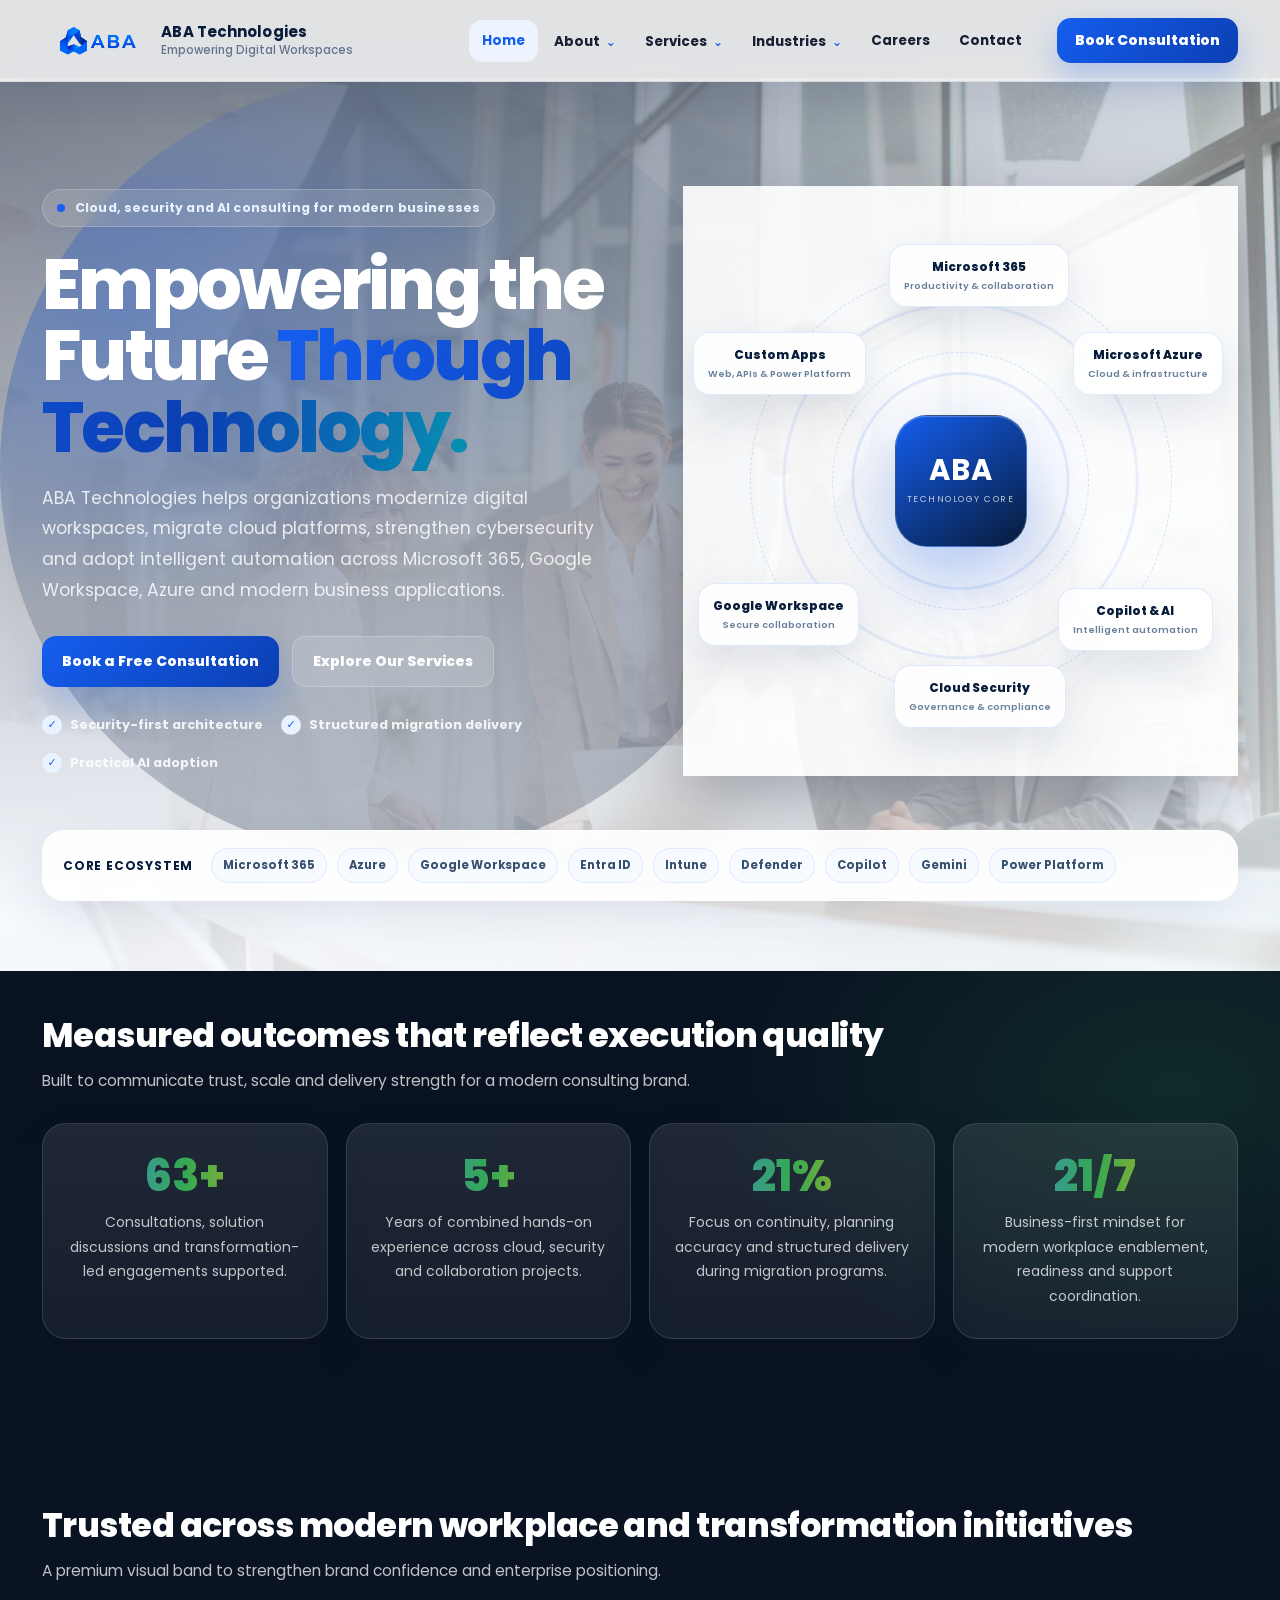
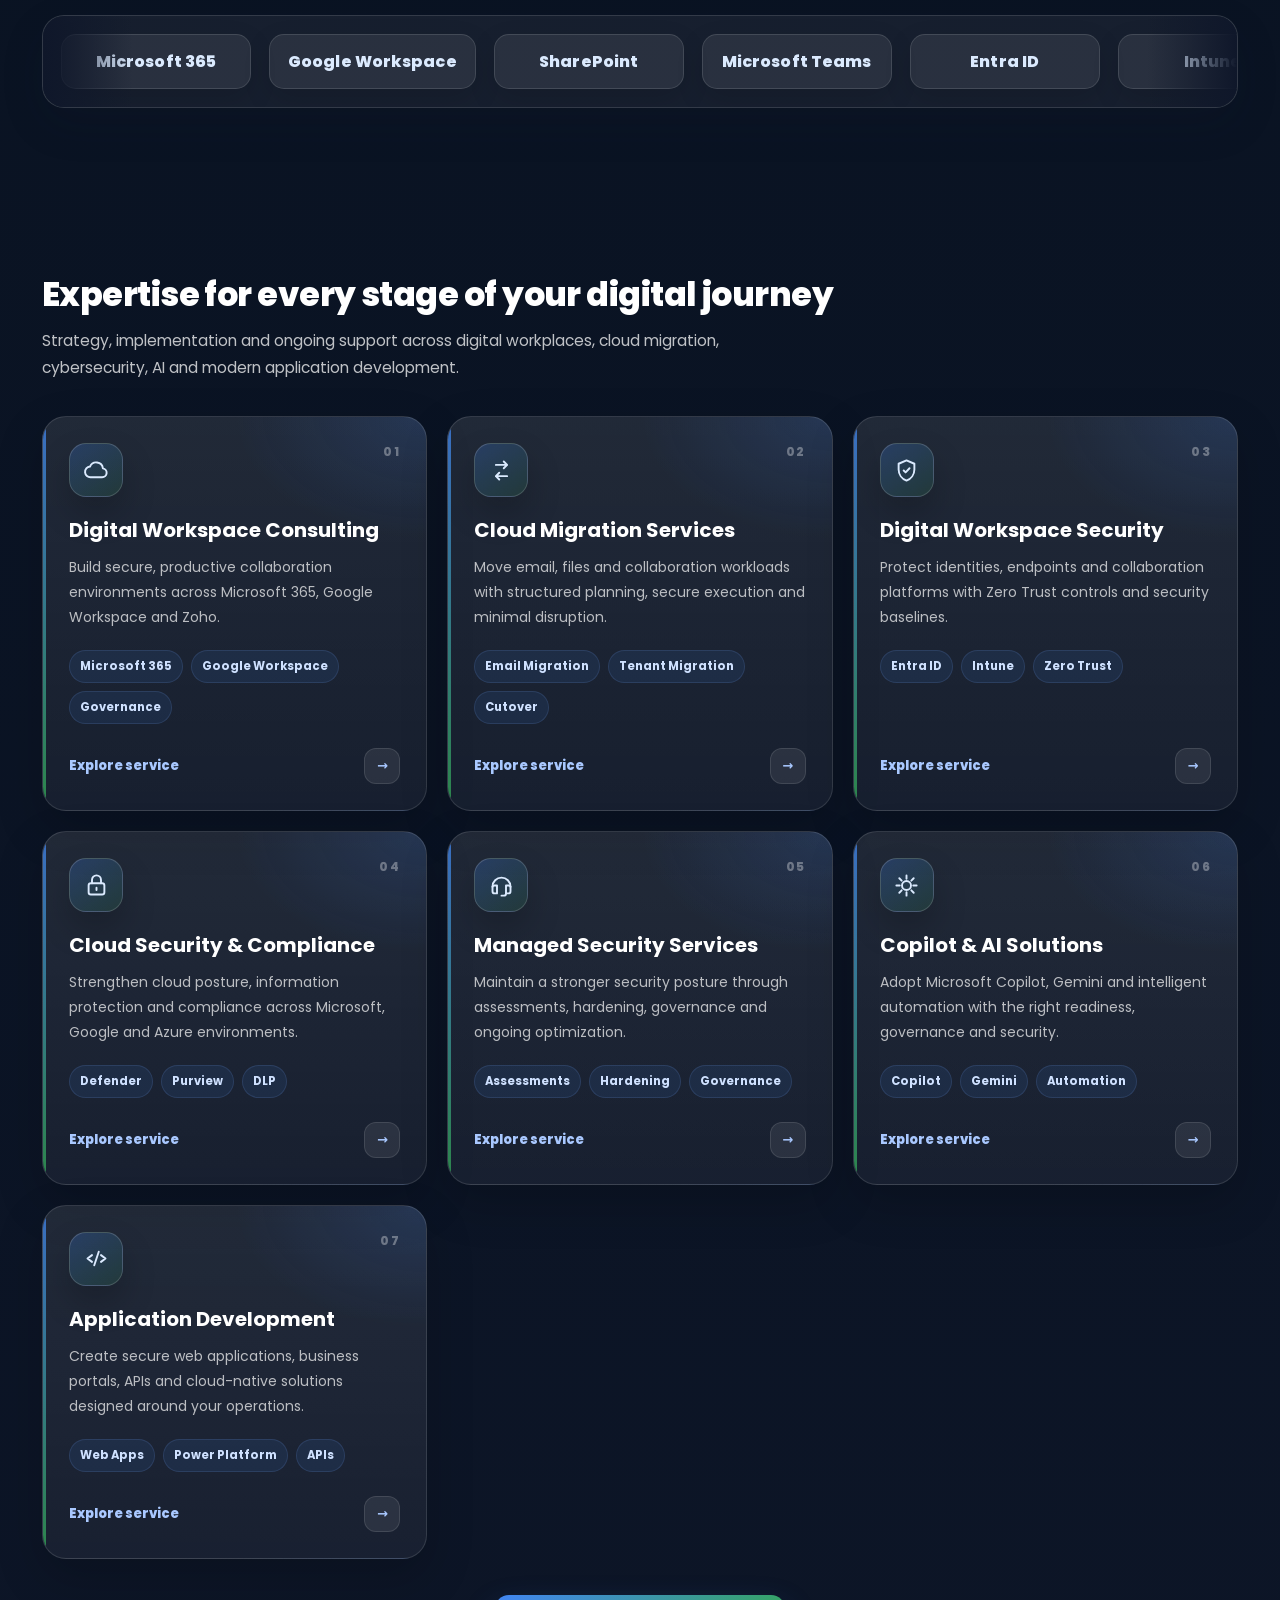
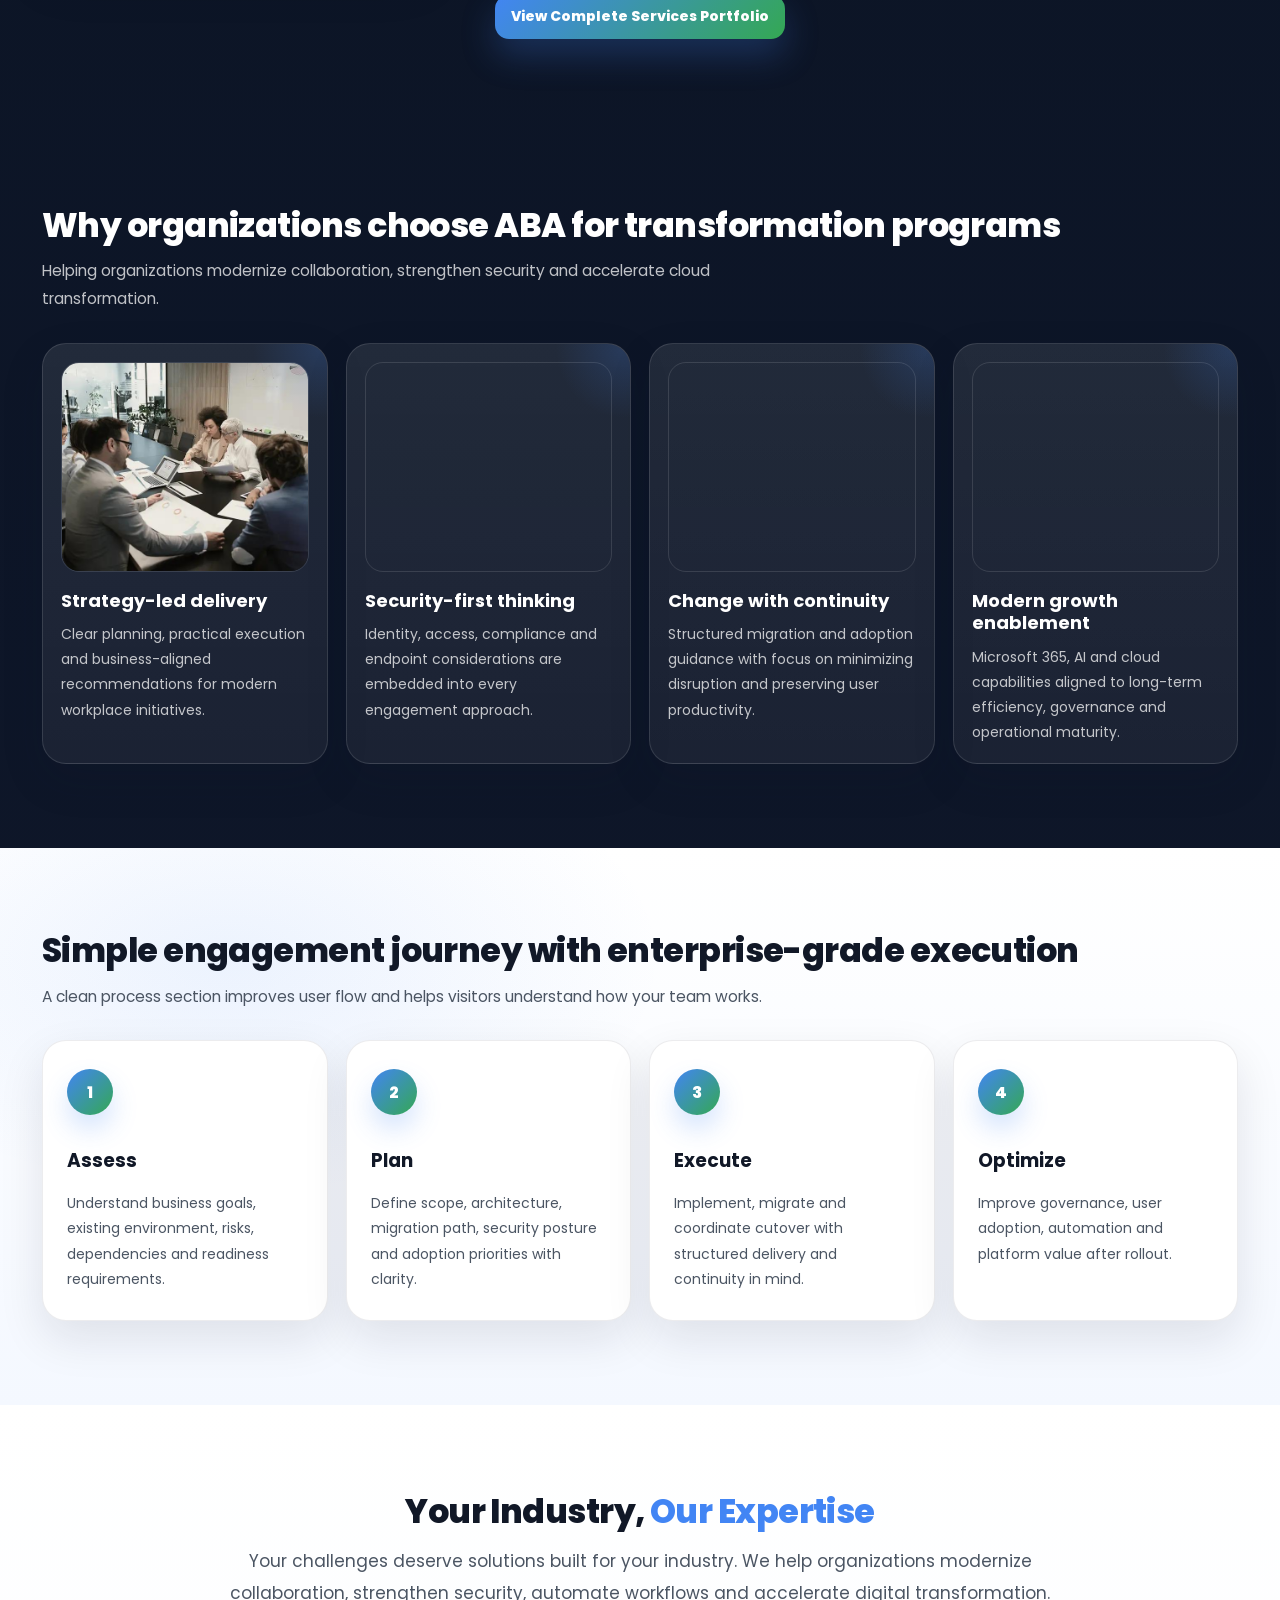
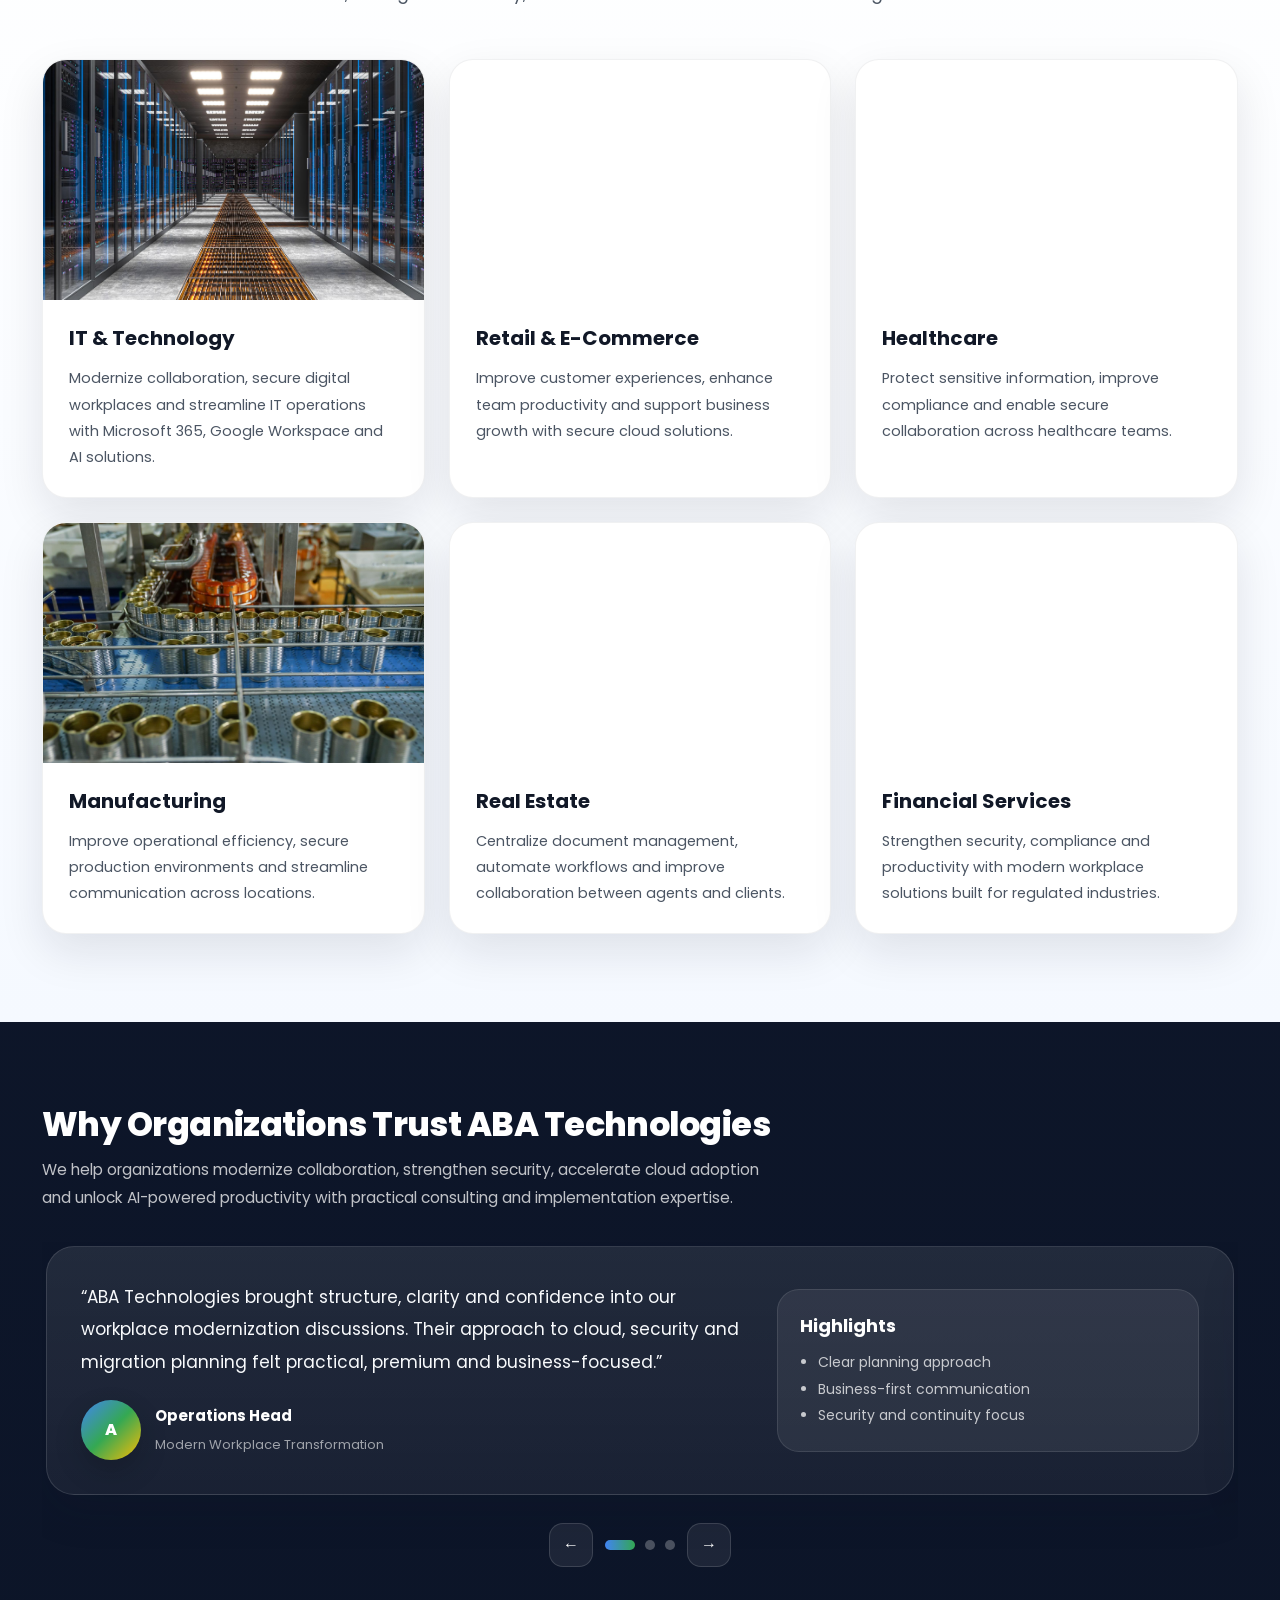
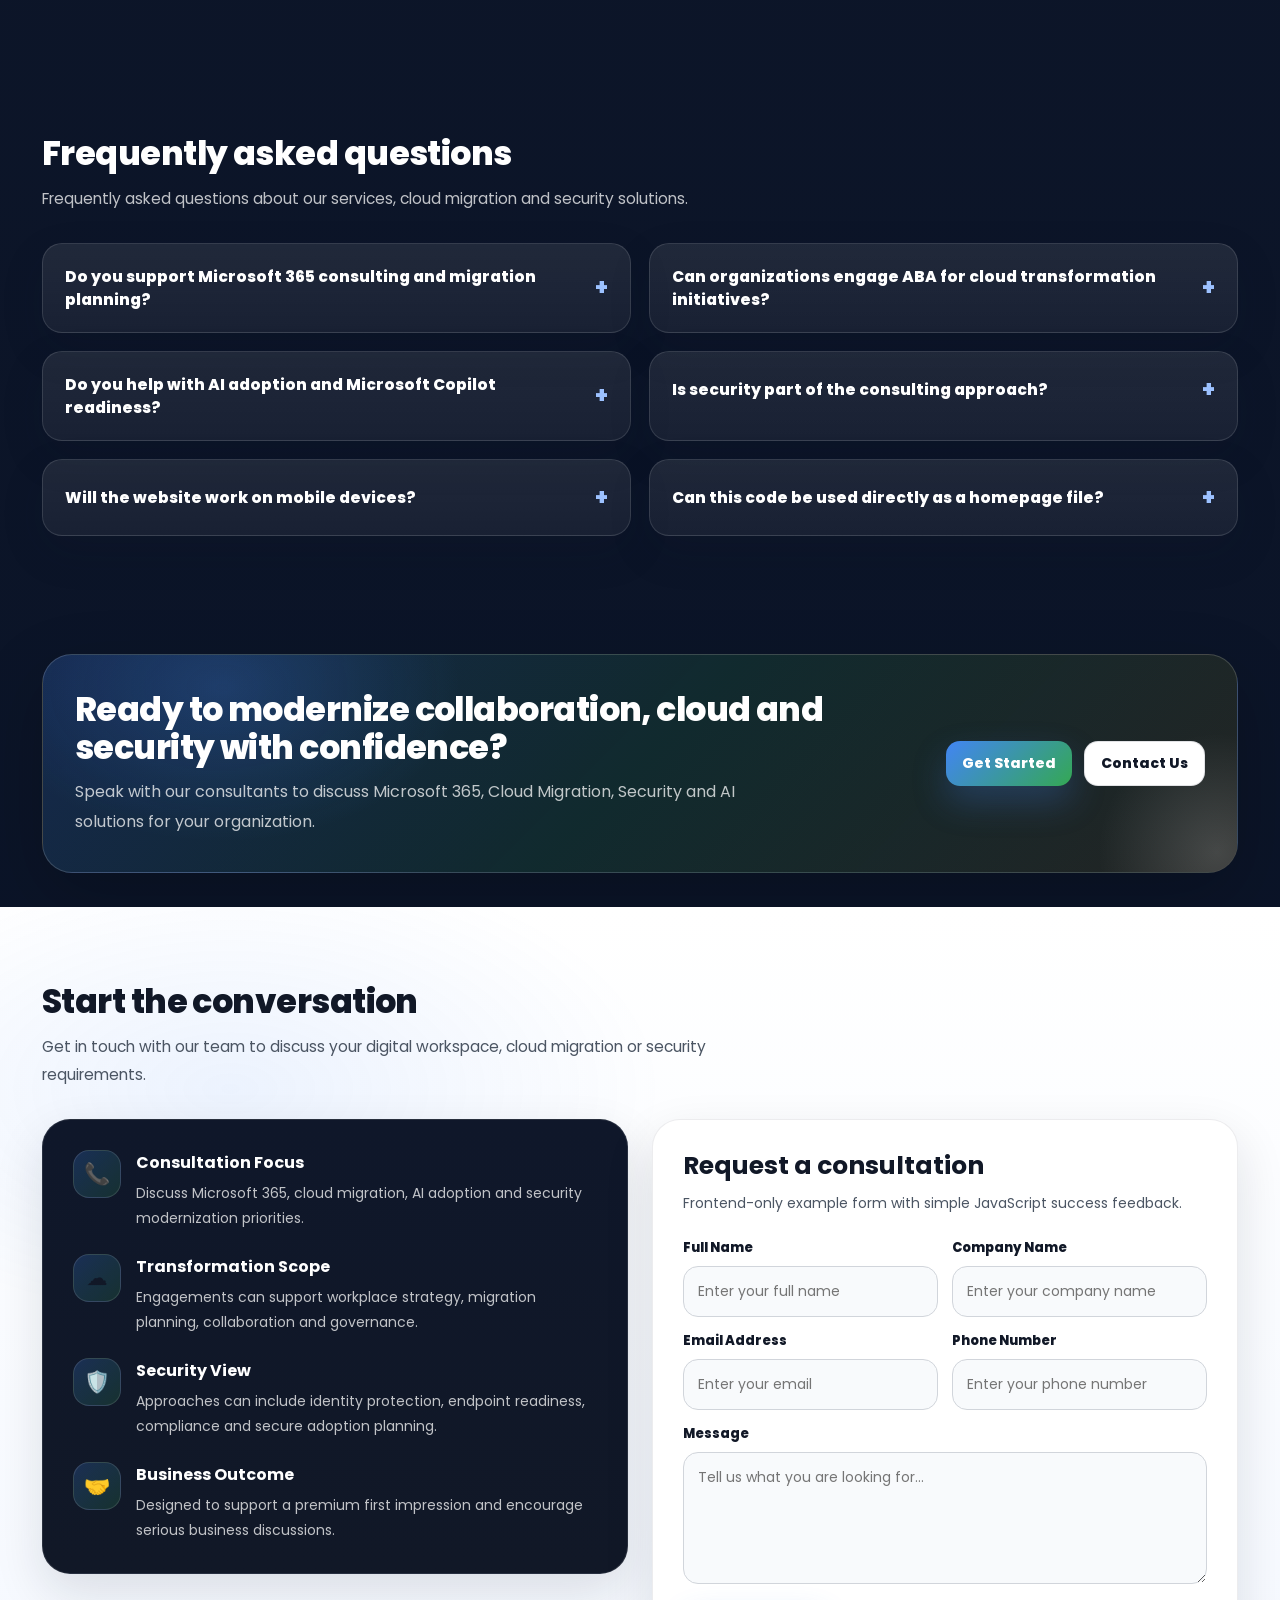
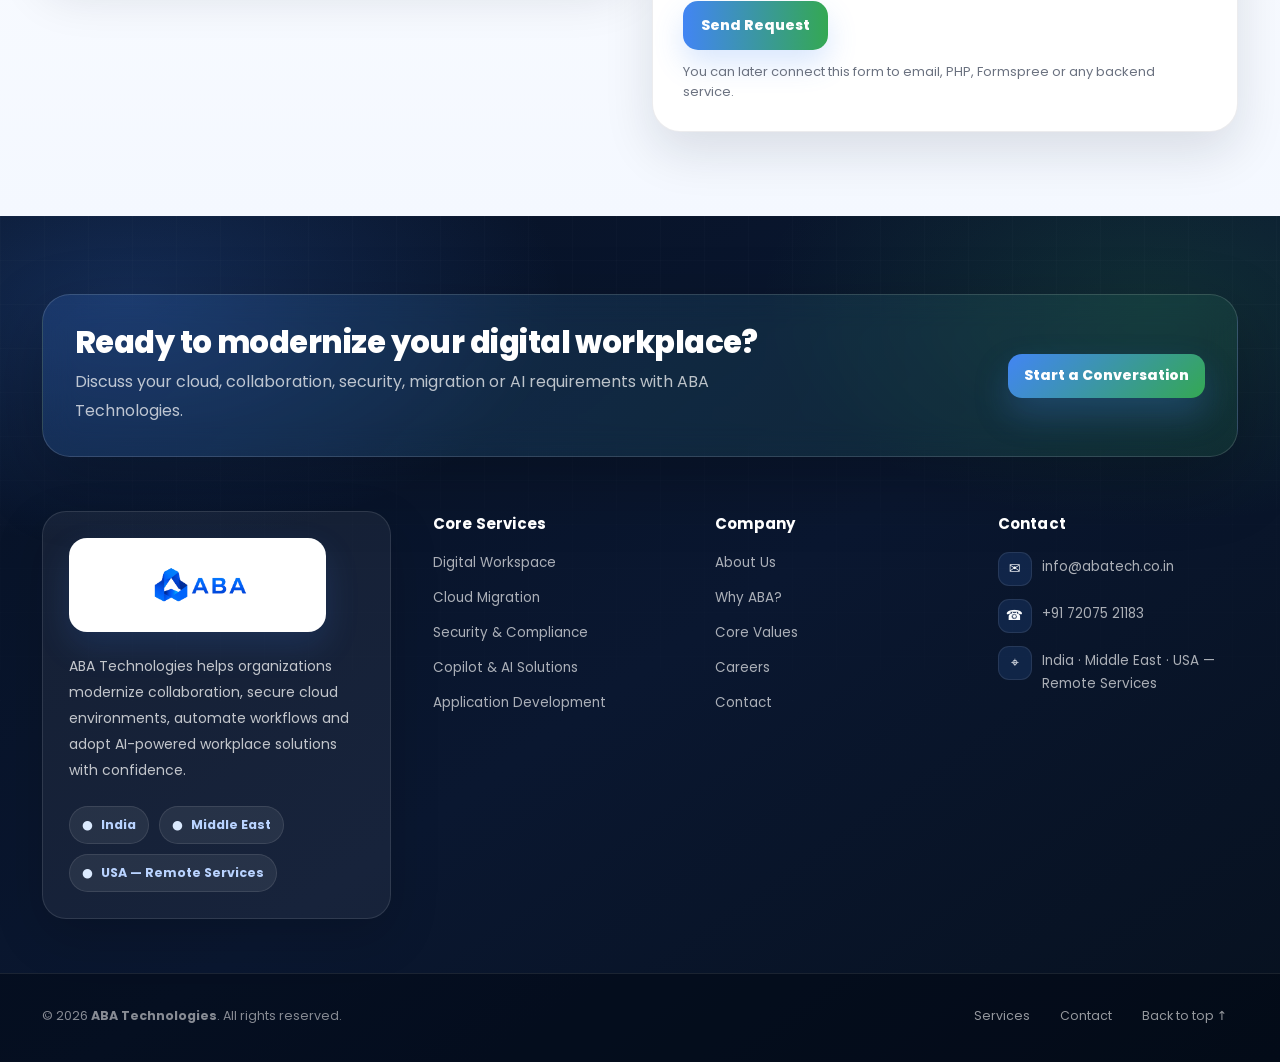
==== index.html @ d537f056 "Update index.html" ====
<!DOCTYPE html>
<html lang="en">
<head>
  <!-- Google tag (gtag.js) -->
<script async src="https://www.googletagmanager.com/gtag/js?id=G-93PCPDZCBR"></script>
<script>
  window.dataLayer = window.dataLayer || [];
  function gtag(){dataLayer.push(arguments);}
  gtag('js', new Date());

  gtag('config', 'G-93PCPDZCBR');
</script>
  <meta charset="utf-8" />
  <meta name="viewport" content="width=device-width, initial-scale=1" />

  <title>ABA Technologies | Microsoft 365, Cloud &amp; Security Consulting</title>
  <meta name="description" content="ABA Technologies delivers Microsoft 365, Google Workspace, cloud migration, cybersecurity, Copilot AI and application development consulting worldwide." />
  <meta name="author" content="ABA Technologies" />
  <meta name="theme-color" content="#071B3A" />
  <meta name="robots" content="index, follow, max-image-preview:large, max-snippet:-1, max-video-preview:-1" />

  <!-- Canonical -->
  <link rel="canonical" href="https://abatech.co.in/" />

  <!-- Favicon -->
  <link rel="icon" type="image/png" href="favicon.png" />
  <link rel="apple-touch-icon" href="apple-touch-icon.png" />

  <!-- Open Graph -->
  <meta property="og:locale" content="en_IN" />
  <meta property="og:type" content="website" />
  <meta property="og:site_name" content="ABA Technologies" />
  <meta property="og:title" content="ABA Technologies | Microsoft 365, Cloud &amp; Security Consulting" />
  <meta property="og:description" content="Microsoft 365, Google Workspace, cloud migration, cybersecurity, Copilot AI and application development consulting for modern businesses." />
  <meta property="og:url" content="https://abatech.co.in/" />
  <meta property="og:image" content="https://abatech.co.in/logo.png" />
  <meta property="og:image:type" content="image/png" />
  <meta property="og:image:alt" content="ABA Technologies cloud and cybersecurity consulting" />

  <!-- X / Twitter -->
  <meta name="twitter:card" content="summary" />
  <meta name="twitter:title" content="ABA Technologies | Microsoft 365, Cloud &amp; Security Consulting" />
  <meta name="twitter:description" content="Cloud, digital workspace, cybersecurity, Copilot AI and application development consulting for modern businesses." />
  <meta name="twitter:image" content="https://abatech.co.in/logo.png" />
  <meta name="twitter:image:alt" content="ABA Technologies logo" />


  <!-- Fonts -->
  <link rel="preconnect" href="https://fonts.googleapis.com" />
  <link rel="preconnect" href="https://fonts.gstatic.com" crossorigin />
  <link href="https://fonts.googleapis.com/css2?family=Poppins:wght@300;400;500;600;700;800&display=swap" rel="stylesheet" />

  <style>
    /* =====================================================
       MODERN UI/UX REFRESH
       Improvements made:
       - More consistent spacing and section rhythm
       - Better responsive design for mobile/tablet/desktop
       - Modern SaaS-style colors, glass effects and cards
       - Cleaner navigation, hover states and visual hierarchy
       - Fixed broken Why section layout without changing text
       - Improved typography, shadows, radius and CTA areas
       ===================================================== */

    :root{
      --bg:#07111f;
      --bg2:#0f172a;
      --surface:rgba(255,255,255,0.065);
      --surface-strong:rgba(255,255,255,0.10);
      --surface-light:#ffffff;
      --stroke:rgba(255,255,255,0.12);
      --text:#f8fafc;
      --text-dark:#0f172a;
      --muted:rgba(255,255,255,0.74);
      --muted2:rgba(255,255,255,0.58);
      --muted-dark:#4b5563;
      --blue:#4285F4;
      --green:#34A853;
      --yellow:#FBBC05;
      --danger:#ef4444;
      --shadow:0 24px 70px rgba(0,0,0,0.32);
      --shadow-soft:0 16px 44px rgba(15,23,42,0.12);
      --radius:18px;
      --radius-lg:28px;
      --max:1240px;
      --navH:78px;
    }

    *{
      box-sizing:border-box;
    }

    html{
      scroll-behavior:smooth;
    }

    body{
      margin:0;
      font-family:'Poppins',system-ui,-apple-system,Segoe UI,Roboto,Arial,sans-serif;
      color:var(--text);
      background:
        radial-gradient(900px 520px at 5% 5%, rgba(66,133,244,0.18), transparent 60%),
        radial-gradient(800px 520px at 92% 12%, rgba(52,168,83,0.16), transparent 58%),
        linear-gradient(180deg,#07111f 0%,#0f172a 52%,#081226 100%);
      overflow-x:hidden;
    }

    a{
      color:inherit;
      text-decoration:none;
    }

    img{
      max-width:100%;
      display:block;
    }

    .container{
      width:100%;
      max-width:var(--max);
      margin:0 auto;
      padding:0 22px;
    }

    .skip-link{
      position:absolute;
      left:-999px;
      top:10px;
      background:#111827;
      color:#fff;
      padding:10px 14px;
      border-radius:10px;
      z-index:2000;
    }

    .skip-link:focus{
      left:10px;
    }

    /* ================= NAV ================= */

    nav{
      position:fixed;
      top:0;
      left:0;
      right:0;
      height:var(--navH);
      z-index:1000;
      background:rgba(255,255,255,0.92);
      border-bottom:1px solid rgba(15,23,42,0.08);
      backdrop-filter:blur(18px);
      -webkit-backdrop-filter:blur(18px);
      box-shadow:0 10px 30px rgba(15,23,42,0.06);
    }

    .nav-inner{
      height:100%;
      display:flex;
      align-items:center;
      justify-content:space-between;
      gap:18px;
    }

    .brand{
      display:flex;
      align-items:center;
      gap:12px;
      min-width:210px;
    }

  .brand img{
      height:52px;
      width:auto;
  }

    .brand .name{
      display:flex;
      flex-direction:column;
      line-height:1.08;
    }

    .brand .name strong{
      font-size:13px;
      letter-spacing:.1px;
      color:#111827;
    }

    .brand .name span{
      margin-top:4px;
      font-size:11px;
      color:#64748b;
      font-weight:500;
    }

    .nav-links{
      display:flex;
      align-items:center;
      justify-content:center;
      gap:4px;
      flex:1;
    }

    .nav-links a,
    .nav-links button{
      color:#111827;
      font-weight:650;
      font-size:14px;
      padding:10px 12px;
      border-radius:12px;
      border:0;
      background:transparent;
      cursor:pointer;
      transition:background .2s ease, color .2s ease, transform .2s ease;
      font-family:inherit;
      white-space:nowrap;
    }

    .nav-links a:hover,
    .nav-links button:hover{
      background:#f1f5f9;
      color:#2563eb;
    }

    .nav-right{
      display:flex;
      align-items:center;
      gap:10px;
    }

    .btn{
      display:inline-flex;
      align-items:center;
      justify-content:center;
      border-radius:14px;
      padding:11px 16px;
      font-size:14px;
      font-weight:750;
      border:1px solid rgba(15,23,42,0.12);
      background:#ffffff;
      color:#111827;
      transition:transform .22s ease, box-shadow .22s ease, background .22s ease, border-color .22s ease;
      user-select:none;
      cursor:pointer;
      min-height:44px;
    }

    .btn:hover{
      transform:translateY(-2px);
      box-shadow:0 14px 30px rgba(15,23,42,0.12);
      border-color:rgba(66,133,244,0.25);
    }

    .btn.primary{
      border:0;
      background:linear-gradient(135deg,#4285F4 0%,#34A853 100%);
      color:#ffffff;
      box-shadow:0 16px 34px rgba(66,133,244,0.25);
    }

    .btn.primary:hover{
      filter:brightness(1.04);
      box-shadow:0 18px 42px rgba(52,168,83,0.25);
    }

    .menu-btn{
      display:none;
      width:44px;
      height:44px;
      border-radius:14px;
      border:1px solid rgba(15,23,42,0.10);
      background:#fff;
      color:#111827;
      font-size:20px;
      cursor:pointer;
      transition:.2s ease;
    }

    .menu-btn:hover{
      background:#f8fafc;
    }

    /* Dropdown */
    .dropdown{
      position:relative;
    }

    .dropdown-menu{
      position:absolute;
      top:calc(100% + 14px);
      left:0;
      min-width:240px;
      background:#fff;
      border-radius:18px;
      padding:10px;
      border:1px solid rgba(15,23,42,0.08);
      box-shadow:0 24px 60px rgba(15,23,42,0.14);
      opacity:0;
      visibility:hidden;
      transform:translateY(10px);
      transition:.22s ease;
    }

    .dropdown:hover .dropdown-menu,
    .dropdown.open .dropdown-menu,
    .dropdown:focus-within .dropdown-menu{
      opacity:1;
      visibility:visible;
      transform:translateY(0);
    }

    .dropdown-menu a{
      display:block;
      padding:11px 12px;
      border-radius:12px;
      color:#111827;
      font-weight:650;
    }

    .dropdown-menu a:hover{
      background:#f1f5f9;
      color:#2563eb;
    }

    .mega-menu{
    width:min(1450px,calc(100vw - 60px));
    display:grid;
    grid-template-columns:260px repeat(4,1fr);
    gap:30px;
    padding:40px;
    left:50%;
    transform:translate(-50%,10px);
    border-radius:28px;
}

    .dropdown:hover .mega-menu,
    .dropdown.open .mega-menu,
    .dropdown:focus-within .mega-menu{
      transform:translate(-50%,0);
    }

    .mega-column h4{
      color:#2563eb;
      margin:0 0 12px;
      font-size:16px;
    }

    .mega-column a{
      padding:9px 0;
      color:#334155;
    }
.mega-side{
    background:#f8fbff;
    border-radius:20px;
    padding:25px;
}

.mega-side h3{
    color:#2563eb;
    font-size:28px;
    line-height:1.3;
    margin:0 0 20px;
}

.mega-side p{
    color:#555;
    line-height:1.8;
    font-size:15px;
    margin-bottom:25px;
}

.mega-btn{
    display:inline-block;
    background:#2563eb;
    color:#fff;
    padding:12px 24px;
    border-radius:10px;
    font-weight:600;
    text-decoration:none;
    transition:.3s;
}

.mega-btn:hover{
    background:#1d4ed8;
}
    /* Mobile panel */
    .menu-panel{
      position:fixed;
      top:var(--navH);
      left:0;
      right:0;
      background:#fff;
      border-bottom:1px solid rgba(15,23,42,0.08);
      box-shadow:0 24px 60px rgba(15,23,42,0.14);
      z-index:999;
      display:none;
    }

    .menu-panel.open{
      display:block;
    }

    .menu-panel .container{
      padding:14px 22px 20px;
      display:flex;
      flex-direction:column;
      gap:4px;
    }

    .menu-panel a{
      padding:16px 0;
      border-bottom:1px solid #e5e7eb;
      color:#111827;
      font-weight:750;
      font-size:18px;
    }

    main{
      padding-top:var(--navH);
    }

    section[id]{
      scroll-margin-top:calc(var(--navH) + 20px);
    }

    /* ================= HERO ================= */

    header.hero{
      position:relative;
      min-height:calc(100vh - var(--navH));
      display:flex;
      align-items:center;
      padding:92px 0 70px;
      overflow:hidden;
      isolation:isolate;
    }

    .hero::before{
      content:"";
      position:absolute;
      inset:0;
      background:
        linear-gradient(90deg, rgba(255,255,255,0.92), rgba(255,255,255,0.70), rgba(255,255,255,0.40)),
        url('hero-bg.jpg');
      background-size:cover;
      background-position:center;
      z-index:-2;
    }

    .hero::after{
      content:"";
      position:absolute;
      inset:0;
      background:
        radial-gradient(700px 380px at 12% 20%, rgba(66,133,244,0.20), transparent 62%),
        radial-gradient(620px 360px at 82% 70%, rgba(52,168,83,0.18), transparent 62%);
      z-index:-1;
    }

    .hero-grid{
      display:grid;
      grid-template-columns:minmax(0,1.15fr) minmax(330px,.85fr);
      gap:44px;
      align-items:center;
    }

    .eyebrow{
      display:inline-flex;
      gap:10px;
      align-items:center;
      padding:9px 14px;
      border-radius:999px;
      border:1px solid rgba(66,133,244,0.18);
      background:rgba(255,255,255,0.64);
      color:#111827;
      font-size:13px;
      font-weight:650;
      width:fit-content;
      backdrop-filter:blur(12px);
      box-shadow:0 10px 30px rgba(15,23,42,0.08);
    }

    .dot{
      width:9px;
      height:9px;
      border-radius:999px;
      background:linear-gradient(90deg,var(--blue),var(--green));
      box-shadow:0 0 0 7px rgba(66,133,244,0.12);
    }

    h1{
      margin:18px 0 14px;
      font-size:clamp(36px,4.8vw,64px);
      line-height:1.04;
      letter-spacing:-1.05px;
      font-weight:800;
      background:linear-gradient(90deg,#1d4ed8,#15803d);
      -webkit-background-clip:text;
      background-clip:text;
      color:transparent;
    }

    .hero p{
      margin:0;
      color:#1f2937;
      font-size:clamp(15px,1.35vw,18px);
      line-height:1.78;
      max-width:66ch;
    }

    .hero-actions{
      display:flex;
      flex-wrap:wrap;
      gap:13px;
      margin-top:26px;
    }

    .trustbar{
      margin-top:24px;
      display:flex;
      flex-wrap:wrap;
      gap:10px;
      color:#334155;
      font-size:13px;
      align-items:center;
    }

    .pill{
      display:inline-flex;
      align-items:center;
      gap:8px;
      padding:9px 12px;
      border-radius:999px;
      background:rgba(255,255,255,0.60);
      border:1px solid rgba(255,255,255,0.48);
      backdrop-filter:blur(12px);
      box-shadow:0 10px 24px rgba(15,23,42,0.07);
      font-weight:600;
    }

    .check{
      width:17px;
      height:17px;
      border-radius:7px;
      display:inline-grid;
      place-items:center;
      background:rgba(52,168,83,0.15);
      border:1px solid rgba(52,168,83,0.25);
      color:#15803d;
      font-size:12px;
      font-weight:800;
    }

    .hero-floating-badges{
      display:flex;
      flex-wrap:wrap;
      gap:12px;
      margin-top:28px;
    }

    .floating-badge{
      padding:12px 16px;
      border-radius:16px;
      background:rgba(255,255,255,0.68);
      color:#0f172a;
      border:1px solid rgba(255,255,255,0.55);
      box-shadow:0 15px 38px rgba(15,23,42,.10);
      backdrop-filter:blur(12px);
      font-size:13px;
      font-weight:750;
      animation:floatY 4s ease-in-out infinite;
    }

    .floating-badge:nth-child(2){
      animation-delay:.6s;
    }

    .floating-badge:nth-child(3){
      animation-delay:1.2s;
    }

    @keyframes floatY{
      0%,100%{transform:translateY(0);}
      50%{transform:translateY(-7px);}
    }

    .hero-card{
      border-radius:var(--radius-lg);
      background:rgba(255,255,255,0.58);
      border:1px solid rgba(255,255,255,0.55);
      box-shadow:0 28px 80px rgba(15,23,42,0.18);
      padding:20px;
      position:relative;
      overflow:hidden;
      backdrop-filter:blur(18px);
    }

    .hero-card::before{
      content:"";
      position:absolute;
      inset:-90px -90px;
      background:
        radial-gradient(270px 220px at 25% 25%, rgba(66,133,244,0.14), transparent 62%),
        radial-gradient(270px 220px at 77% 62%, rgba(52,168,83,0.14), transparent 62%);
      pointer-events:none;
    }

    .stat-grid{
      display:grid;
      grid-template-columns:1fr 1fr;
      gap:14px;
      position:relative;
    }

    .stat{
      border-radius:18px;
      padding:18px;
      border:1px solid rgba(255,255,255,0.62);
      background:rgba(255,255,255,0.52);
      backdrop-filter:blur(10px);
      min-height:148px;
      transition:.22s ease;
    }

    .stat:hover{
      transform:translateY(-3px);
      background:rgba(255,255,255,0.72);
    }

    .stat strong{
      display:block;
      font-size:17px;
      margin-bottom:8px;
      color:#111827;
    }

    .stat span{
      color:#334155;
      font-size:12.8px;
      line-height:1.62;
      display:block;
    }

    /* ================= GLOBAL SECTIONS ================= */

    section{
      padding:84px 0;
      position:relative;
    }

    .section-title{
      display:flex;
      align-items:flex-end;
      justify-content:space-between;
      gap:18px;
      margin-bottom:20px;
    }

    h2{
      margin:0;
      font-size:clamp(26px,2.6vw,38px);
      letter-spacing:-0.55px;
      line-height:1.15;
      font-weight:800;
      color:#ffffff;
    }

    h3{
      line-height:1.25;
    }

    .subhead{
      margin:12px 0 0;
      color:var(--muted);
      line-height:1.8;
      max-width:80ch;
      font-size:15.5px;
    }

    /* ================= CARDS ================= */

    .grid{
      display:grid;
      grid-template-columns:repeat(12,1fr);
      gap:18px;
      margin-top:30px;
    }

    .card{
      grid-column:span 6;
      background:linear-gradient(180deg,rgba(255,255,255,0.085),rgba(255,255,255,0.055));
      border:1px solid var(--stroke);
      border-radius:22px;
      padding:26px;
      box-shadow:var(--shadow-soft);
      transition:transform .25s ease, background .25s ease, border-color .25s ease;
      min-height:238px;
    }

    .card:hover{
      transform:translateY(-5px);
      background:rgba(255,255,255,0.105);
      border-color:rgba(66,133,244,0.25);
    }

    .services-grid{
      display:grid;
      grid-template-columns:repeat(3,minmax(0,1fr));
      gap:20px;
      margin-top:34px;
    }

    .service-card-link{
      position:relative;
      display:flex;
      flex-direction:column;
      min-height:100%;
      padding:26px;
      overflow:hidden;
      border-radius:24px;
      color:inherit;
      background:
        radial-gradient(280px 180px at 100% 0%,rgba(66,133,244,.15),transparent 68%),
        linear-gradient(180deg,rgba(255,255,255,.095),rgba(255,255,255,.05));
      border:1px solid rgba(255,255,255,.12);
      box-shadow:0 18px 48px rgba(0,0,0,.18);
      transition:transform .28s ease,border-color .28s ease,background .28s ease,box-shadow .28s ease;
      isolation:isolate;
    }

    .service-card-link::before{
      content:"";
      position:absolute;
      inset:0 auto 0 0;
      width:3px;
      background:linear-gradient(180deg,#4285F4,#34A853);
      opacity:.75;
      transition:width .28s ease,opacity .28s ease;
    }

    .service-card-link:hover{
      transform:translateY(-7px);
      border-color:rgba(118,164,255,.36);
      background:
        radial-gradient(320px 210px at 100% 0%,rgba(66,133,244,.21),transparent 68%),
        linear-gradient(180deg,rgba(255,255,255,.12),rgba(255,255,255,.065));
      box-shadow:0 28px 70px rgba(0,0,0,.25);
    }

    .service-card-link:hover::before{width:5px;opacity:1;}

    .service-card-top{
      display:flex;
      align-items:flex-start;
      justify-content:space-between;
      gap:18px;
      margin-bottom:20px;
    }

    .service-icon{
      width:54px;
      height:54px;
      flex:0 0 54px;
      display:grid;
      place-items:center;
      border-radius:17px;
      color:#dbeafe;
      background:linear-gradient(145deg,rgba(66,133,244,.24),rgba(52,168,83,.14));
      border:1px solid rgba(255,255,255,.16);
      box-shadow:0 16px 34px rgba(0,0,0,.2);
    }

    .service-icon svg{width:27px;height:27px;stroke:currentColor;}

    .service-number{
      color:rgba(255,255,255,.34);
      font-size:12px;
      font-weight:800;
      letter-spacing:.12em;
    }

    .service-card-link h3{
      margin:0 0 11px;
      color:#fff;
      font-size:20px;
      line-height:1.35;
    }

    .service-card-link p{
      margin:0;
      color:rgba(255,255,255,.7);
      font-size:14px;
      line-height:1.78;
    }

    .service-tags{
      display:flex;
      flex-wrap:wrap;
      gap:8px;
      margin-top:20px;
    }

    .service-tags span{
      padding:7px 10px;
      border-radius:999px;
      color:#cfe1ff;
      background:rgba(66,133,244,.10);
      border:1px solid rgba(126,171,255,.14);
      font-size:11.5px;
      font-weight:650;
    }

    .service-card-footer{
      display:flex;
      align-items:center;
      justify-content:space-between;
      gap:14px;
      margin-top:auto;
      padding-top:24px;
      color:#a9c8ff;
      font-size:13px;
      font-weight:800;
    }

    .service-arrow{
      width:36px;
      height:36px;
      display:grid;
      place-items:center;
      border-radius:12px;
      background:rgba(255,255,255,.08);
      border:1px solid rgba(255,255,255,.11);
      transition:transform .25s ease,background .25s ease;
    }

    .service-card-link:hover .service-arrow{
      transform:translateX(4px);
      background:rgba(66,133,244,.22);
    }

    .services-page-action{
      display:flex;
      justify-content:center;
      margin-top:36px;
    }

    .services-page-action .btn{min-width:220px;}

    @media (max-width:1050px){
      .services-grid{grid-template-columns:repeat(2,minmax(0,1fr));}
    }

    @media (max-width:680px){
      .services-grid{grid-template-columns:1fr;gap:16px;}
      .service-card-link{padding:23px;}
    }

    /* ================= ACHIEVEMENTS ================= */

    .achievements{
      padding-top:46px;
    }

    .achievement-wrap{
      display:grid;
      grid-template-columns:repeat(4,1fr);
      gap:18px;
      margin-top:28px;
    }

    .achievement-card{
      padding:30px 22px;
      border-radius:24px;
      background:linear-gradient(180deg,rgba(255,255,255,0.09),rgba(255,255,255,0.055));
      border:1px solid rgba(255,255,255,0.12);
      text-align:center;
      box-shadow:var(--shadow-soft);
      transition:transform .25s ease, background .25s ease;
    }

    .achievement-card:hover{
      transform:translateY(-5px);
      background:rgba(255,255,255,0.105);
    }

    .achievement-number{
      font-size:clamp(30px,4vw,44px);
      font-weight:800;
      line-height:1;
      margin-bottom:12px;
      background:linear-gradient(90deg,#4285F4,#34A853,#FBBC05);
      -webkit-background-clip:text;
      background-clip:text;
      color:transparent;
    }

    .achievement-label{
      color:var(--muted);
      font-size:14px;
      line-height:1.75;
    }

    /* ================= TRUSTED STRIP ================= */

    .trusted-strip{
      margin-top:30px;
      overflow:hidden;
      border-radius:22px;
      border:1px solid rgba(255,255,255,0.12);
      background:rgba(255,255,255,0.055);
      padding:18px 0;
      position:relative;
      box-shadow:var(--shadow-soft);
    }

    .trusted-strip::before,
    .trusted-strip::after{
      content:"";
      position:absolute;
      top:0;
      bottom:0;
      width:90px;
      z-index:2;
      pointer-events:none;
    }

    .trusted-strip::before{
      left:0;
      background:linear-gradient(90deg,#0f172a,transparent);
    }

    .trusted-strip::after{
      right:0;
      background:linear-gradient(270deg,#0f172a,transparent);
    }

    .trusted-track{
      display:flex;
      gap:18px;
      width:max-content;
      animation:marquee 30s linear infinite;
      padding-left:18px;
    }

    .trusted-pill{
      min-width:190px;
      padding:14px 18px;
      border-radius:15px;
      background:rgba(255,255,255,0.08);
      border:1px solid rgba(255,255,255,0.12);
      color:#dbeafe;
      font-weight:750;
      text-align:center;
      letter-spacing:.1px;
      box-shadow:0 10px 28px rgba(0,0,0,0.12);
    }

    @keyframes marquee{
      from{transform:translateX(0);}
      to{transform:translateX(-50%);}
    }

    /* ================= WHY CHOOSE US ================= */

    .why-grid{
      display:grid;
      grid-template-columns:repeat(4,1fr);
      gap:18px;
      margin-top:30px;
    }

    .why-card{
      padding:18px;
      border-radius:24px;
      background:linear-gradient(180deg,rgba(255,255,255,0.09),rgba(255,255,255,0.055));
      border:1px solid rgba(255,255,255,0.12);
      box-shadow:var(--shadow-soft);
      transition:.25s ease;
      position:relative;
      overflow:hidden;
    }

    .why-card::before{
      content:"";
      position:absolute;
      top:-70px;
      right:-70px;
      width:150px;
      height:150px;
      background:radial-gradient(circle, rgba(66,133,244,0.18), transparent 65%);
      pointer-events:none;
    }

    .why-card:hover{
      transform:translateY(-6px);
      background:rgba(255,255,255,0.105);
    }

    .why-image{
      width:100%;
      height:210px;
      object-fit:cover;
      border-radius:18px;
      margin-bottom:18px;
      border:1px solid rgba(255,255,255,0.12);
    }

    .why-card h3{
      margin:0 0 10px;
      font-size:18px;
      color:white;
    }

    .why-card p{
      margin:0;
      color:var(--muted);
      line-height:1.8;
      font-size:14px;
    }

    /* ================= LIGHT SECTION ================= */

    .section-light{
      background:
        radial-gradient(700px 380px at 18% 20%, rgba(66,133,244,0.09), transparent 62%),
        linear-gradient(180deg,#ffffff,#f4f8ff);
      color:#111827;
    }

    .section-light h2,
    .section-light h3,
    .section-light h4{
      color:#111827;
    }

    .section-light .subhead{
      color:#4b5563;
    }

    /* ================= PROCESS ================= */

    .process-wrap{
      display:grid;
      grid-template-columns:repeat(4,1fr);
      gap:18px;
      margin-top:30px;
    }

    .process-card{
      position:relative;
      padding:28px 24px;
      border-radius:24px;
      background:#ffffff;
      border:1px solid rgba(17,24,39,0.08);
      box-shadow:0 18px 45px rgba(15,23,42,0.10);
      transition:transform .25s ease, box-shadow .25s ease;
    }

    .process-card:hover{
      transform:translateY(-5px);
      box-shadow:0 24px 60px rgba(15,23,42,0.14);
    }

    .process-number{
      display:inline-flex;
      width:46px;
      height:46px;
      align-items:center;
      justify-content:center;
      border-radius:999px;
      font-weight:800;
      color:#ffffff;
      background:linear-gradient(135deg,#4285F4,#34A853);
      margin-bottom:15px;
      box-shadow:0 14px 26px rgba(66,133,244,0.22);
    }

    .process-card p{
      color:#4b5563;
      line-height:1.8;
      margin:0;
      font-size:14px;
    }

    /* ================= INDUSTRY ================= */

    .industry-section{
      padding:88px 0;
      background:linear-gradient(180deg,#ffffff,#f5f9ff);
    }

    .industry-section .container{
      max-width:var(--max);
    }

    .industry-section .section-title{
      color:#111827;
      text-align:center;
      display:block;
      margin-bottom:15px;
    }

    .industry-section .section-subtitle{
      text-align:center;
      max-width:850px;
      margin:0 auto 50px;
      color:#4b5563;
      font-size:17px;
      line-height:1.85;
    }

    .industry-grid{
      display:grid;
      grid-template-columns:repeat(3,1fr);
      gap:24px;
    }

    .industry-card{
      background:#ffffff;
      border-radius:24px;
      overflow:hidden;
      box-shadow:0 18px 45px rgba(15,23,42,.10);
      border:1px solid rgba(15,23,42,0.06);
      transition:transform .3s ease, box-shadow .3s ease;
    }

    .industry-card:hover{
      transform:translateY(-8px);
      box-shadow:0 28px 60px rgba(66,133,244,0.18);
    }

    .industry-card img{
      width:100%;
      height:240px;
      object-fit:cover;
    }

    .industry-content{
      padding:26px;
    }

    .industry-content h3{
      color:#111827;
      margin:0 0 14px;
      font-size:20px;
    }

    .industry-content p{
      color:#4b5563;
      line-height:1.82;
      margin:0;
      font-size:14.5px;
    }

    /* ================= TESTIMONIALS ================= */

    .testimonials{
      position:relative;
      overflow:hidden;
    }

    .testimonial-slider{
      position:relative;
      margin-top:30px;
      overflow:hidden;
    }

    .testimonial-track{
      display:flex;
      transition:transform .6s ease;
      will-change:transform;
    }

    .testimonial-slide{
      min-width:100%;
      padding:4px;
    }

    .testimonial-card{
      background:linear-gradient(180deg,rgba(255,255,255,0.09),rgba(255,255,255,0.055));
      border:1px solid rgba(255,255,255,0.12);
      border-radius:28px;
      padding:34px;
      box-shadow:var(--shadow-soft);
      display:grid;
      grid-template-columns:1.35fr .85fr;
      gap:26px;
      align-items:center;
    }

    .testimonial-quote{
      font-size:17px;
      line-height:1.9;
      color:var(--text);
      margin:0 0 22px;
    }

    .testimonial-person{
      display:flex;
      align-items:center;
      gap:14px;
    }

    .person-avatar{
      width:60px;
      height:60px;
      border-radius:999px;
      display:grid;
      place-items:center;
      font-weight:800;
      color:#ffffff;
      background:linear-gradient(135deg,#4285F4,#34A853,#FBBC05);
      box-shadow:0 12px 28px rgba(0,0,0,0.18);
    }

    .person-meta strong{
      display:block;
      color:#fff;
      font-size:15px;
      margin-bottom:4px;
    }

    .person-meta span{
      color:var(--muted2);
      font-size:13px;
    }

    .testimonial-side{
      border-radius:22px;
      background:rgba(255,255,255,0.07);
      border:1px solid rgba(255,255,255,0.10);
      padding:22px;
    }

    .testimonial-side h4{
      margin:0 0 10px;
      color:#fff;
      font-size:18px;
    }

    .testimonial-side ul{
      margin:0;
      padding-left:18px;
      color:var(--muted);
      line-height:1.9;
      font-size:14px;
    }

    .testimonial-controls{
      display:flex;
      justify-content:center;
      align-items:center;
      gap:12px;
      margin-top:24px;
    }

    .testimonial-btn{
      width:44px;
      height:44px;
      border-radius:14px;
      border:1px solid rgba(255,255,255,0.14);
      background:rgba(255,255,255,0.07);
      color:#fff;
      cursor:pointer;
      transition:.2s ease;
      font-size:16px;
    }

    .testimonial-btn:hover{
      transform:translateY(-2px);
      background:rgba(255,255,255,0.12);
    }

    .testimonial-dots{
      display:flex;
      gap:10px;
    }

    .testimonial-dot{
      width:10px;
      height:10px;
      border-radius:999px;
      background:rgba(255,255,255,0.26);
      border:none;
      cursor:pointer;
      padding:0;
      transition:.2s ease;
    }

    .testimonial-dot.active{
      width:30px;
      background:linear-gradient(90deg,#4285F4,#34A853);
    }

    /* ================= FAQ ================= */

    .faq-wrap{
      display:grid;
      grid-template-columns:1fr 1fr;
      gap:18px;
      margin-top:30px;
    }

    .faq-item{
      background:linear-gradient(180deg,rgba(255,255,255,0.085),rgba(255,255,255,0.055));
      border:1px solid rgba(255,255,255,0.12);
      border-radius:20px;
      overflow:hidden;
      box-shadow:var(--shadow-soft);
    }

    .faq-question{
      width:100%;
      text-align:left;
      background:transparent;
      border:none;
      color:#fff;
      padding:21px 22px;
      cursor:pointer;
      font-family:inherit;
      font-size:15.5px;
      font-weight:750;
      display:flex;
      align-items:center;
      justify-content:space-between;
      gap:16px;
    }

    .faq-question span:last-child{
      font-size:22px;
      color:#9cc1ff;
      transition:transform .25s ease;
      flex:none;
    }

    .faq-item.active .faq-question span:last-child{
      transform:rotate(45deg);
    }

    .faq-answer{
      max-height:0;
      overflow:hidden;
      transition:max-height .35s ease;
      padding:0 22px;
    }

    .faq-answer p{
      margin:0;
      padding:0 0 21px;
      color:var(--muted);
      line-height:1.9;
      font-size:14px;
    }

    /* ================= CTA ================= */

    .cta-banner{
      padding-top:34px;
      padding-bottom:34px;
    }

    .cta-panel{
      position:relative;
      overflow:hidden;
      border-radius:30px;
      padding:36px 32px;
      background:
        radial-gradient(340px 220px at 15% 15%, rgba(66,133,244,0.22), transparent 70%),
        linear-gradient(135deg, rgba(66,133,244,0.18), rgba(52,168,83,0.15), rgba(251,188,5,0.10));
      border:1px solid rgba(255,255,255,0.16);
      box-shadow:0 24px 70px rgba(0,0,0,0.20);
      display:flex;
      justify-content:space-between;
      align-items:center;
      gap:24px;
    }

    .cta-panel::before{
      content:"";
      position:absolute;
      inset:auto -100px -100px auto;
      width:240px;
      height:240px;
      background:radial-gradient(circle, rgba(255,255,255,0.16), transparent 70%);
    }

    .cta-copy{
      position:relative;
    }

    .cta-copy h2{
      margin-bottom:10px;
    }

    .cta-copy p{
      margin:0;
      color:var(--muted);
      line-height:1.82;
      max-width:72ch;
    }

    .cta-actions{
      position:relative;
      display:flex;
      gap:12px;
      flex-wrap:wrap;
      flex-shrink:0;
    }

    /* ================= CONTACT SECTION ================= */

    .contact-upgrade{
      padding-top:76px;
    }

    .contact-upgrade-wrap{
      display:grid;
      grid-template-columns:1fr 1fr;
      gap:24px;
      margin-top:30px;
      align-items:start;
    }

    .contact-info-card,
    .contact-form-card{
      padding:30px;
      border-radius:28px;
      box-shadow:0 20px 50px rgba(15,23,42,0.12);
    }

    .contact-info-card{
      background:linear-gradient(180deg,#0f172a,#111827);
      border:1px solid rgba(255,255,255,0.10);
    }

    .contact-point{
      display:flex;
      gap:15px;
      margin-bottom:22px;
    }

    .contact-point:last-child{
      margin-bottom:0;
    }

    .contact-icon{
      width:48px;
      height:48px;
      border-radius:16px;
      display:grid;
      place-items:center;
      background:linear-gradient(135deg, rgba(66,133,244,0.22), rgba(52,168,83,0.18));
      border:1px solid rgba(255,255,255,0.12);
      flex-shrink:0;
      font-size:21px;
    }

    .contact-point h4{
      margin:0 0 6px;
      color:#fff;
      font-size:16px;
    }

    .contact-point p{
      margin:0;
      color:var(--muted);
      line-height:1.82;
      font-size:14px;
    }

    .contact-form-card{
      background:#ffffff;
      border:1px solid rgba(17,24,39,0.08);
      color:#111827;
    }

    .contact-form-card h3{
      margin:0 0 10px;
      font-size:25px;
      color:#111827;
    }

    .contact-form-card p{
      margin:0 0 22px;
      color:#4b5563;
      line-height:1.8;
      font-size:14px;
    }

    .form-grid{
      display:grid;
      grid-template-columns:1fr 1fr;
      gap:14px;
    }

    .field{
      display:flex;
      flex-direction:column;
      gap:8px;
    }

    .field.full{
      grid-column:1 / -1;
    }

    .field label{
      font-size:13px;
      font-weight:750;
      color:#111827;
    }

    .field input,
    .field textarea{
      width:100%;
      border:1px solid #d1d5db;
      border-radius:15px;
      padding:14px;
      font-family:inherit;
      font-size:14px;
      outline:none;
      transition:border-color .2s ease, box-shadow .2s ease, background .2s ease;
      background:#f8fafc;
    }

    .field input:focus,
    .field textarea:focus{
      border-color:#4285F4;
      box-shadow:0 0 0 4px rgba(66,133,244,0.12);
      background:#fff;
    }

    .field textarea{
      resize:vertical;
      min-height:132px;
    }

    .form-submit{
      margin-top:17px;
      display:flex;
      align-items:center;
      gap:12px;
      flex-wrap:wrap;
    }

    .submit-btn{
      display:inline-flex;
      align-items:center;
      justify-content:center;
      padding:14px 18px;
      border:none;
      border-radius:15px;
      font-family:inherit;
      font-size:14px;
      font-weight:800;
      cursor:pointer;
      background:linear-gradient(90deg,#4285F4,#34A853);
      color:#ffffff;
      box-shadow:0 14px 30px rgba(66,133,244,0.20);
      transition:transform .2s ease, filter .2s ease;
    }

    .submit-btn:hover{
      transform:translateY(-2px);
      filter:brightness(1.04);
    }

    .form-note{
      color:#6b7280;
      font-size:13px;
      line-height:1.5;
    }

    .success-message{
      margin-top:16px;
      padding:14px 16px;
      border-radius:15px;
      background:#ecfdf5;
      border:1px solid #a7f3d0;
      color:#065f46;
      display:none;
      font-size:14px;
      font-weight:650;
    }

    /* ================= PREMIUM FOOTER ================= */

    .premium-footer{
      position:relative;
      overflow:hidden;
      padding:78px 0 0;
      background:
        radial-gradient(640px 360px at 10% 10%, rgba(66,133,244,0.22), transparent 68%),
        radial-gradient(560px 320px at 90% 10%, rgba(52,168,83,0.16), transparent 70%),
        linear-gradient(145deg,#071226 0%,#0a1730 52%,#07111f 100%);
      text-align:left;
    }

    .premium-footer::before{
      content:"";
      position:absolute;
      inset:0;
      background-image:
        linear-gradient(rgba(255,255,255,0.025) 1px, transparent 1px),
        linear-gradient(90deg, rgba(255,255,255,0.025) 1px, transparent 1px);
      background-size:44px 44px;
      mask-image:linear-gradient(to bottom,rgba(0,0,0,.72),transparent 82%);
      pointer-events:none;
    }

    .footer-cta{
      position:relative;
      z-index:1;
      display:flex;
      align-items:center;
      justify-content:space-between;
      gap:28px;
      padding:30px 32px;
      margin-bottom:54px;
      border:1px solid rgba(255,255,255,0.14);
      border-radius:28px;
      background:linear-gradient(135deg,rgba(66,133,244,0.18),rgba(52,168,83,0.12));
      box-shadow:0 24px 70px rgba(0,0,0,0.24);
      backdrop-filter:blur(16px);
    }

    .footer-cta h2{
      margin:0 0 8px;
      font-size:clamp(24px,2.4vw,36px);
    }

    .footer-cta p{
      margin:0;
      color:rgba(255,255,255,0.72);
      line-height:1.8;
      max-width:720px;
    }

    .footer-main{
      position:relative;
      z-index:1;
      display:grid;
      grid-template-columns:minmax(280px,1.45fr) repeat(3,minmax(150px,1fr));
      gap:42px;
      padding-bottom:54px;
    }

    .footer-brand-card{
      padding:26px;
      border-radius:24px;
      border:1px solid rgba(255,255,255,0.11);
      background:rgba(255,255,255,0.055);
      box-shadow:0 18px 50px rgba(0,0,0,0.16);
    }

    .footer-logo-shell{
      display:inline-flex;
      align-items:center;
      justify-content:center;
      padding:12px 16px;
      margin-bottom:22px;
      border-radius:18px;
      background:#ffffff;
      box-shadow:0 14px 34px rgba(66,133,244,0.16);
    }

    .premium-footer-logo{
      width:225px;
      max-height:70px;
      object-fit:contain;
      margin:0;
      filter:none;
    }

    .premium-footer-text{
      color:rgba(255,255,255,0.74);
      line-height:1.85;
      font-size:14px;
      margin:0 0 22px;
    }

    .premium-locations{
      display:flex;
      gap:10px;
      flex-wrap:wrap;
      margin-top:18px;
    }

    .premium-locations div{
      display:inline-flex;
      align-items:center;
      gap:8px;
      padding:9px 12px;
      border-radius:999px;
      background:rgba(255,255,255,0.07);
      border:1px solid rgba(255,255,255,0.10);
      color:#dbeafe;
      font-size:12.5px;
      font-weight:650;
    }

    .premium-locations strong{color:#b9d3ff;}

    .footer-column h3{
      margin:4px 0 18px;
      color:#ffffff;
      font-size:15px;
      letter-spacing:.2px;
    }

    .footer-column a,
    .footer-column p{
      display:block;
      margin:0 0 12px;
      color:rgba(255,255,255,0.66);
      font-size:13.5px;
      line-height:1.7;
      transition:color .2s ease, transform .2s ease;
    }

    .footer-column a:hover{
      color:#ffffff;
      transform:translateX(3px);
    }

    .footer-contact-item{
      display:flex;
      align-items:flex-start;
      gap:10px;
      margin-bottom:13px;
    }

    .footer-contact-icon{
      width:34px;
      height:34px;
      flex:0 0 34px;
      display:grid;
      place-items:center;
      border-radius:11px;
      background:rgba(66,133,244,0.14);
      border:1px solid rgba(255,255,255,0.09);
      font-size:14px;
    }

    .footer-contact-item a,
    .footer-contact-item p{margin:4px 0 0;}

    footer{
      position:relative;
      z-index:1;
      padding:24px 0 28px;
      border-top:1px solid rgba(255,255,255,0.09);
      background:rgba(1,7,18,0.48);
    }

    .footer-inner{
      display:flex;
      flex-wrap:wrap;
      justify-content:space-between;
      gap:18px;
      align-items:center;
      color:rgba(255,255,255,0.52);
      font-size:12.5px;
    }

    .footer-links{
      display:flex;
      gap:8px;
      flex-wrap:wrap;
    }

    .footer-links a{
      color:rgba(255,255,255,0.58);
      padding:8px 10px;
      border-radius:10px;
      border:1px solid transparent;
      transition:.2s ease;
    }

    .footer-links a:hover{
      color:white;
      border-color:rgba(255,255,255,0.12);
      background:rgba(255,255,255,0.07);
    }

    @media (max-width:992px){
      .footer-main{grid-template-columns:1fr 1fr;}
      .footer-brand-card{grid-column:1 / -1;}
      .footer-cta{align-items:flex-start;flex-direction:column;}
    }

    @media (max-width:620px){
      .premium-footer{padding-top:58px;}
      .footer-cta{padding:25px 22px;margin-bottom:38px;border-radius:22px;}
      .footer-cta .btn{width:100%;}
      .footer-main{grid-template-columns:1fr;gap:28px;padding-bottom:38px;}
      .footer-brand-card{grid-column:auto;padding:22px;}
      .premium-footer-logo{width:205px;}
      .footer-inner{flex-direction:column;text-align:center;}
      .footer-links{justify-content:center;}
    }

    /* ================= ANIMATIONS ================= */

    .reveal{
      opacity:0;
      transform:translateY(26px);
      transition:opacity .7s ease, transform .7s ease;
    }

    .reveal.show{
      opacity:1;
      transform:translateY(0);
    }

    /* ================= RESPONSIVE ================= */

    @media (max-width:1180px){
      .hero-grid{
        grid-template-columns:1fr;
      }

      .hero-card{
        max-width:760px;
      }

      .achievement-wrap,
      .process-wrap{
        grid-template-columns:repeat(2,1fr);
      }

      .why-grid{
        grid-template-columns:repeat(2,1fr);
      }

      .testimonial-card{
        grid-template-columns:1fr;
      }
    }

    @media (max-width:992px){
      .nav-links{
        display:none;
      }

      .menu-btn{
        display:inline-flex;
        align-items:center;
        justify-content:center;
      }

      .brand .name{
        display:none;
      }

      .industry-grid{
        grid-template-columns:repeat(2,1fr);
      }

      .faq-wrap,
      .contact-upgrade-wrap{
        grid-template-columns:1fr;
      }

      .cta-panel{
        flex-direction:column;
        align-items:flex-start;
      }

      .card{
        grid-column:span 12;
      }
    }

    @media (max-width:760px){
      :root{
        --navH:78px;
      }

      .container{
        padding:0 18px;
      }

      header.hero{
        padding:72px 0 52px;
      }

      .btn.primary{
        display:inline-flex;
      }

      .nav-right .btn.primary{
        display:none;
      }

      .stat-grid,
      .achievement-wrap,
      .process-wrap,
      .industry-grid,
      .why-grid,
      .form-grid{
        grid-template-columns:1fr;
      }

      section{
        padding:62px 0;
      }

      .section-title{
        display:block;
      }

      .hero-actions .btn{
        width:100%;
      }

      .trustbar{
        flex-direction:column;
        align-items:flex-start;
      }

      .pill{
        width:100%;
      }

      .floating-badge{
        width:100%;
        text-align:center;
      }

      .testimonial-card{
        padding:24px;
      }

      .cta-panel{
        padding:28px 22px;
        border-radius:24px;
      }

      .contact-info-card,
      .contact-form-card{
        padding:24px;
      }

      .premium-footer-logo{
        width:220px;
      }

      .industry-card img,
      .why-image{
        height:210px;
      }

      .trusted-pill{
        min-width:160px;
      }
    }

    @media (max-width:420px){
      h1{
        font-size:34px;
      }

      .hero p,
      .subhead{
        font-size:14.5px;
      }

      .stat{
        min-height:auto;
      }

      .testimonial-controls{
        flex-wrap:wrap;
      }
    }

    @media (prefers-reduced-motion:reduce){
      html{
        scroll-behavior:auto;
      }

      .card,
      .btn,
      .achievement-card,
      .why-card,
      .process-card,
      .floating-badge,
      .trusted-track,
      .testimonial-track,
      .reveal,
      .industry-card,
      .stat{
        transition:none!important;
        animation:none!important;
      }
    }


    /* =====================================================
       PHASE 3.1 — PACKAGE 1
       Enterprise navigation + premium hero upgrade
       ===================================================== */

    nav{
      height:82px;
      background:rgba(255,255,255,.78);
      border-bottom:1px solid rgba(255,255,255,.55);
      box-shadow:none;
      transition:background .28s ease, box-shadow .28s ease, border-color .28s ease;
    }

    nav.nav-scrolled{
      background:rgba(255,255,255,.95);
      border-color:rgba(15,23,42,.08);
      box-shadow:0 12px 38px rgba(15,23,42,.10);
    }

    .brand img{height:56px;}
    .nav-links{gap:2px;}
    .nav-links a,.nav-links button{font-size:13.5px;padding:10px 11px;}
    .nav-links a[aria-current="page"]{background:#eef5ff;color:#155eef;}
    .nav-right .btn.primary{
      background:linear-gradient(135deg,#155eef,#0b3fb3);
      box-shadow:0 14px 30px rgba(21,94,239,.24);
    }

    header.hero.phase31-hero{
      min-height:860px;
      padding:108px 0 70px;
      background:
        linear-gradient(90deg,rgba(247,250,255,.94) 0%,rgba(247,250,255,.84) 46%,rgba(239,247,255,.66) 100%),
        url('hero-bg.jpg') center/cover no-repeat;
      color:#071b3a;
    }

    .phase31-hero::before{
      background-image:
        linear-gradient(rgba(21,94,239,.045) 1px,transparent 1px),
        linear-gradient(90deg,rgba(21,94,239,.045) 1px,transparent 1px);
      background-size:48px 48px;
      mask-image:linear-gradient(to bottom,rgba(0,0,0,.55),transparent 94%);
      z-index:-1;
      pointer-events:none;
    }

    .phase31-hero::after{
      inset:auto -10% -38% auto;
      width:780px;
      height:780px;
      border-radius:50%;
      background:radial-gradient(circle,rgba(21,94,239,.12),transparent 68%);
      z-index:-1;
    }

    .phase31-hero .hero-grid{
      grid-template-columns:minmax(0,1.02fr) minmax(460px,.98fr);
      gap:64px;
    }

    .phase31-eyebrow{
      display:inline-flex;
      align-items:center;
      gap:10px;
      padding:9px 14px;
      border-radius:999px;
      color:#0b3f99;
      background:rgba(255,255,255,.72);
      border:1px solid rgba(21,94,239,.16);
      box-shadow:0 12px 36px rgba(21,94,239,.09);
      font-size:12.5px;
      font-weight:700;
      letter-spacing:.15px;
      backdrop-filter:blur(14px);
    }

    .phase31-eyebrow .pulse{
      width:8px;height:8px;border-radius:50%;background:#155eef;
      box-shadow:0 0 0 0 rgba(21,94,239,.35);
      animation:phase31Pulse 2.2s infinite;
    }

    @keyframes phase31Pulse{
      70%{box-shadow:0 0 0 9px rgba(21,94,239,0)}
      100%{box-shadow:0 0 0 0 rgba(21,94,239,0)}
    }

    .phase31-hero h1{
      margin:22px 0 20px;
      max-width:760px;
      color:#071b3a;
      background:none;
      font-size:clamp(44px,5.5vw,76px);
      line-height:1.01;
      letter-spacing:-2.7px;
    }

    .phase31-hero h1 .gradient-word{
      background:linear-gradient(100deg,#155eef 0%,#0b3fb3 62%,#0891b2 100%);
      -webkit-background-clip:text;background-clip:text;color:transparent;
    }

    .phase31-hero .hero-lead{
      max-width:690px;
      color:#40516d;
      font-size:clamp(16px,1.35vw,19px);
      line-height:1.78;
    }

    .phase31-hero .hero-actions{margin-top:30px;}
    .phase31-hero .hero-actions .btn{padding:14px 20px;min-height:50px;}
    .phase31-hero .hero-actions .btn.primary{
      background:linear-gradient(135deg,#155eef,#0b3fb3);
      box-shadow:0 18px 38px rgba(21,94,239,.25);
    }
    .phase31-hero .hero-actions .btn:not(.primary){background:rgba(255,255,255,.72);border-color:rgba(21,94,239,.16);color:#071b3a;}

    .phase31-proof{
      display:flex;flex-wrap:wrap;gap:18px;margin-top:28px;color:#334863;font-size:12.8px;font-weight:650;
    }
    .phase31-proof span{display:inline-flex;align-items:center;gap:8px;}
    .phase31-proof i{font-style:normal;width:20px;height:20px;border-radius:50%;display:grid;place-items:center;background:#e9f2ff;color:#155eef;font-size:11px;}

    .ecosystem-wrap{position:relative;min-height:590px;display:grid;place-items:center;padding:18px 20px;}
    .ecosystem-orbit{
      position:relative;width:min(100%,560px);aspect-ratio:1;border-radius:50%;
      background:
        radial-gradient(circle at center,rgba(21,94,239,.14) 0 10%,transparent 10.5%),
        radial-gradient(circle at center,transparent 0 29%,rgba(21,94,239,.10) 29.3% 29.8%,transparent 30.1% 48%,rgba(21,94,239,.085) 48.3% 48.8%,transparent 49.1%);
    }
    .ecosystem-orbit::before,.ecosystem-orbit::after{content:"";position:absolute;inset:9%;border-radius:50%;border:1px dashed rgba(21,94,239,.18);animation:orbitSpin 24s linear infinite;}
    .ecosystem-orbit::after{inset:25%;animation-direction:reverse;animation-duration:18s;}
    @keyframes orbitSpin{to{transform:rotate(360deg)}}

    .aba-core{
      position:absolute;left:50%;top:50%;transform:translate(-50%,-50%);
      width:132px;height:132px;border-radius:32px;display:grid;place-items:center;text-align:center;
      background:linear-gradient(145deg,#155eef,#071b3a);color:#fff;
      box-shadow:0 30px 70px rgba(21,94,239,.32),inset 0 1px 0 rgba(255,255,255,.25);
      border:1px solid rgba(255,255,255,.18);z-index:4;
    }
    .aba-core strong{display:block;font-size:29px;letter-spacing:1px;line-height:1;}
    .aba-core span{display:block;font-size:9px;letter-spacing:1.5px;text-transform:uppercase;margin-top:8px;color:rgba(255,255,255,.72);}

    .tech-node{
      position:absolute;min-width:126px;padding:13px 14px;border-radius:17px;
      background:rgba(255,255,255,.83);border:1px solid rgba(21,94,239,.13);
      box-shadow:0 18px 45px rgba(20,49,91,.12);backdrop-filter:blur(14px);
      color:#071b3a;font-size:12px;font-weight:750;text-align:center;z-index:3;
      animation:nodeFloat 4.8s ease-in-out infinite;
    }
    .tech-node small{display:block;color:#69809c;font-weight:550;font-size:9.5px;margin-top:3px;}
    .tech-node.n1{top:4%;left:36%;}.tech-node.n2{top:21%;right:-1%;animation-delay:.5s}.tech-node.n3{bottom:17%;right:1%;animation-delay:1s}.tech-node.n4{bottom:2%;left:37%;animation-delay:1.5s}.tech-node.n5{bottom:18%;left:-1%;animation-delay:2s}.tech-node.n6{top:21%;left:-2%;animation-delay:2.5s}
    @keyframes nodeFloat{0%,100%{transform:translateY(0)}50%{transform:translateY(-9px)}}

    .hero-tech-strip{
      margin-top:54px;padding:17px 20px;border-radius:22px;background:rgba(255,255,255,.66);
      border:1px solid rgba(21,94,239,.12);box-shadow:0 18px 48px rgba(20,49,91,.09);backdrop-filter:blur(16px);
      display:flex;align-items:center;gap:18px;overflow:hidden;
    }
    .hero-tech-strip > strong{color:#071b3a;font-size:12px;white-space:nowrap;text-transform:uppercase;letter-spacing:.8px;}
    .hero-tech-list{display:flex;gap:10px;flex-wrap:wrap;}
    .hero-tech-list span{padding:8px 11px;border-radius:999px;background:#f7faff;border:1px solid rgba(21,94,239,.10);color:#37506e;font-size:11.5px;font-weight:650;}

    @media(max-width:1180px){
      .phase31-hero .hero-grid{grid-template-columns:1fr;gap:28px;}
      .ecosystem-wrap{min-height:520px;max-width:650px;margin:0 auto;width:100%;}
      header.hero.phase31-hero{padding-top:92px;}
    }
    @media(max-width:760px){
      header.hero.phase31-hero{min-height:auto;padding:66px 0 46px;}
      .phase31-hero h1{font-size:clamp(39px,12vw,55px);letter-spacing:-1.8px;}
      .phase31-hero .hero-lead{font-size:15px;}
      .phase31-proof{gap:12px;flex-direction:column;}
      .ecosystem-wrap{min-height:430px;margin-top:12px;}
      .ecosystem-orbit{width:400px;max-width:112%;}
      .aba-core{width:105px;height:105px;border-radius:27px;}
      .aba-core strong{font-size:23px;}
      .tech-node{min-width:100px;padding:10px;font-size:10.5px;}
      .tech-node small{font-size:8.5px;}
      .ecosystem-label{display:none;}
      .hero-tech-strip{margin-top:28px;align-items:flex-start;flex-direction:column;}
      .hero-tech-list{gap:7px;}
    }
    @media(max-width:430px){
      .ecosystem-wrap{min-height:370px;}
      .ecosystem-orbit{width:350px;}
      .tech-node{min-width:88px;padding:8px 7px;font-size:9.5px;border-radius:14px;}
      .tech-node.n2,.tech-node.n3{right:0}.tech-node.n5,.tech-node.n6{left:0}
    }



    /* =====================================================
       PHASE 3.1 — PREMIUM NAVIGATION + HERO IMAGE OVERRIDES
       Upload your chosen image as: hero-bg.jpg
       ===================================================== */

    .premium-nav{
      background:rgba(255,255,255,.88);
      border-bottom:1px solid rgba(15,35,72,.08);
      box-shadow:0 12px 40px rgba(15,35,72,.07);
      backdrop-filter:blur(22px) saturate(145%);
      -webkit-backdrop-filter:blur(22px) saturate(145%);
    }

    .premium-nav .nav-inner{gap:22px;}
    .premium-nav .brand{min-width:310px;}
    .premium-nav .brand img{height:58px;}
    .premium-nav .brand .name strong{font-size:15px;color:#071b3a;}
    .premium-nav .brand .name span{font-size:11.5px;color:#64748b;}
    .premium-nav .nav-links{gap:3px;justify-content:flex-end;}
    .premium-nav .nav-links>a,
    .premium-nav .dropbtn{
      padding:11px 13px;
      border-radius:13px;
      font-size:13.5px;
      font-weight:700;
      color:#172033;
    }
    .premium-nav .nav-links>a:hover,
    .premium-nav .dropbtn:hover,
    .premium-nav .nav-links>a[aria-current="page"]{
      color:#155eef;
      background:#edf4ff;
    }
    .premium-nav .dropbtn span{font-size:12px;margin-left:3px;color:#155eef;}
    .premium-nav .nav-cta{
      white-space:nowrap;
      padding:12px 18px;
      background:linear-gradient(135deg,#155eef,#0d47c9);
      box-shadow:0 14px 30px rgba(21,94,239,.22);
    }

    .premium-nav .dropdown-menu{top:calc(100% + 20px);}
    .premium-nav .dropdown-menu::before{
      content:"";
      position:absolute;
      left:0;right:0;top:-22px;height:24px;
    }

    .compact-menu{width:310px;padding:12px;}
    .compact-menu a,
    .premium-mega-menu .mega-column a,
    .industry-menu-grid a{
      display:flex!important;
      flex-direction:column;
      align-items:flex-start;
      gap:3px;
      padding:12px 13px!important;
      border-radius:13px;
    }
    .compact-menu b,
    .premium-mega-menu b,
    .industry-menu-grid b{font-size:13.5px;color:#172033;}
    .compact-menu small,
    .premium-mega-menu small,
    .industry-menu-grid small{font-size:11.5px;line-height:1.45;color:#64748b;font-weight:500;}

    .premium-mega-menu{
      position:fixed;
      top:var(--navH);
      left:50%;
      width:min(1180px,calc(100vw - 40px));
      display:grid;
      grid-template-columns:1.05fr 1fr 1.15fr 1fr;
      gap:16px;
      padding:18px;
      border-radius:24px;
      transform:translate(-50%,12px);
      border:1px solid rgba(21,94,239,.10);
      box-shadow:0 30px 80px rgba(15,35,72,.18);
      overflow:hidden;
    }
    .dropdown:hover .premium-mega-menu,
    .dropdown.open .premium-mega-menu,
    .dropdown:focus-within .premium-mega-menu{transform:translate(-50%,0);}
    .mega-intro{
      padding:24px;
      border-radius:18px;
      background:
        radial-gradient(260px 180px at 0% 0%,rgba(255,255,255,.22),transparent 65%),
        linear-gradient(145deg,#155eef,#071b3a);
      color:#fff;
    }
    .mega-kicker{font-size:10.5px;font-weight:800;letter-spacing:1.4px;color:#bfdbfe;}
    .mega-intro h3{font-size:23px;line-height:1.25;margin:12px 0;color:#fff;}
    .mega-intro p{font-size:12.5px;line-height:1.75;margin:0 0 18px;color:rgba(255,255,255,.76);}
    .mega-btn{display:inline-flex!important;align-items:center;gap:8px;background:#fff!important;color:#155eef!important;padding:10px 14px!important;border-radius:11px!important;font-size:12.5px!important;}
    .premium-mega-menu .mega-column{padding:13px 7px;}
    .premium-mega-menu .mega-column h4{font-size:12px;letter-spacing:.6px;text-transform:uppercase;color:#155eef;margin:5px 13px 9px;}
    .premium-mega-menu .mega-column a:hover,
    .compact-menu a:hover,
    .industry-menu-grid a:hover{background:#f3f7ff;}

    .industries-menu{
      position:fixed;
      top:var(--navH);
      left:50%;
      width:min(900px,calc(100vw - 40px));
      padding:18px;
      border-radius:24px;
      transform:translate(-50%,12px);
      display:grid;
      grid-template-columns:230px 1fr;
      gap:18px;
    }
    .dropdown:hover .industries-menu,
    .dropdown.open .industries-menu,
    .dropdown:focus-within .industries-menu{transform:translate(-50%,0);}
    .industry-menu-head{padding:22px;border-radius:17px;background:#f3f7ff;display:flex;flex-direction:column;gap:10px;}
    .industry-menu-head span{font-size:10.5px;letter-spacing:1.3px;font-weight:800;color:#155eef;}
    .industry-menu-head strong{font-size:20px;line-height:1.3;color:#071b3a;}
    .industry-menu-grid{display:grid;grid-template-columns:1fr 1fr;gap:4px;}

    .phase31-hero{
      position:relative;
      isolation:isolate;
      background:#071b3a;
    }
    .phase31-hero::before{
      content:"";
      position:absolute;
      inset:0;
      background:
        linear-gradient(90deg,rgba(4,17,43,.90) 0%,rgba(5,24,58,.78) 46%,rgba(5,24,58,.40) 72%,rgba(5,24,58,.28) 100%),
        url('hero-bg.jpg') center/cover no-repeat;
      z-index:-2;
    }
    .phase31-hero::after{
      content:"";
      position:absolute;
      inset:0;
      background:
        radial-gradient(700px 480px at 16% 30%,rgba(21,94,239,.30),transparent 66%),
        linear-gradient(180deg,rgba(7,27,58,.02),rgba(7,27,58,.25));
      z-index:-1;
    }
    .phase31-hero .hero-copy h1{color:#fff!important;-webkit-text-fill-color:initial;background:none;}
    .phase31-hero .hero-lead{color:rgba(255,255,255,.82)!important;}
    .phase31-hero .phase31-eyebrow{color:#e8f1ff;background:rgba(255,255,255,.10);border-color:rgba(255,255,255,.20);}
    .phase31-hero .phase31-proof span{color:rgba(255,255,255,.86);}
    .phase31-hero .hero-actions .btn:not(.primary){color:#fff;background:rgba(255,255,255,.10);border-color:rgba(255,255,255,.24);backdrop-filter:blur(12px);}
    .phase31-hero .ecosystem-wrap{background:rgba(255,255,255,.90);box-shadow:0 28px 70px rgba(2,12,35,.28);}
    .phase31-hero .hero-tech-strip{background:rgba(255,255,255,.92);border-color:rgba(255,255,255,.70);}

    .mobile-nav-list{max-height:calc(100vh - var(--navH));overflow:auto;}
    .mobile-nav-list .mobile-sub{padding-left:18px;font-size:14px;font-weight:650;color:#475569;}

    @media (max-width:1250px){
      .premium-nav .brand{min-width:250px;}
      .premium-nav .brand .name{display:none;}
      .premium-nav .nav-links>a,.premium-nav .dropbtn{padding:10px 9px;font-size:12.5px;}
      .premium-nav .nav-cta{padding:11px 13px;font-size:12.5px;}
    }
    @media (max-width:1050px){
      .premium-nav .nav-links{display:none;}
      .premium-nav .menu-btn{display:inline-flex;align-items:center;justify-content:center;}
      .premium-nav .brand{min-width:auto;}
    }
    @media (max-width:760px){
      .phase31-hero::before{
        background:
          linear-gradient(180deg,rgba(4,17,43,.90),rgba(5,24,58,.78)),
          url('hero-bg.jpg') center/cover no-repeat;
      }
      .phase31-hero .ecosystem-wrap{background:rgba(255,255,255,.94);}
    }

  
    /* =====================================================
       MOBILE NAVIGATION POLISH — BLUE SLIDE-OUT DRAWER
       ===================================================== */
    .mobile-menu-overlay{
      position:fixed;
      inset:0;
      z-index:1090;
      background:rgba(3,15,40,.58);
      opacity:0;
      visibility:hidden;
      transition:opacity .28s ease,visibility .28s ease;
      backdrop-filter:blur(3px);
      -webkit-backdrop-filter:blur(3px);
    }

    .mobile-menu-overlay.open{
      opacity:1;
      visibility:visible;
    }

    body.mobile-menu-open{
      overflow:hidden;
    }

    @media (max-width:992px){
      .menu-panel{
        display:block;
        position:fixed;
        top:0;
        right:0;
        bottom:0;
        left:auto;
        width:min(90vw,390px);
        height:100dvh;
        z-index:1100;
        overflow-y:auto;
        background:linear-gradient(155deg,#155eef 0%,#0d47c9 58%,#071b3a 100%);
        border:0;
        box-shadow:-28px 0 80px rgba(3,15,40,.38);
        transform:translateX(105%);
        transition:transform .32s cubic-bezier(.22,.8,.28,1);
        -webkit-overflow-scrolling:touch;
      }

      .menu-panel.open{
        display:block;
        transform:translateX(0);
      }

      .mobile-drawer-head{
        position:sticky;
        top:0;
        z-index:2;
        min-height:94px;
        display:flex;
        align-items:center;
        justify-content:space-between;
        gap:18px;
        padding:18px 20px;
        background:rgba(7,27,58,.24);
        border-bottom:1px solid rgba(255,255,255,.16);
        backdrop-filter:blur(16px);
        -webkit-backdrop-filter:blur(16px);
      }

      .mobile-drawer-brand{
        display:flex;
        align-items:center;
        min-width:0;
      }

      .mobile-drawer-brand{
        padding:7px 12px;
        border-radius:14px;
        background:#fff;
        box-shadow:0 10px 26px rgba(3,15,40,.20);
      }

      .mobile-drawer-brand img{
        width:170px;
        max-width:calc(100vw - 165px);
        height:48px;
        object-fit:contain;
        object-position:left center;
        filter:none;
      }

      .mobile-close-btn{
        width:46px;
        height:46px;
        flex:0 0 46px;
        display:grid;
        place-items:center;
        padding:0;
        border:1px solid rgba(255,255,255,.25);
        border-radius:14px;
        background:rgba(255,255,255,.12);
        color:#fff;
        font:400 32px/1 Arial,sans-serif;
        cursor:pointer;
      }

      .mobile-nav-list{
        display:block;
        position:static;
        width:auto;
        height:auto;
        min-height:0;
        padding:16px 20px 34px;
        margin:0;
        background:transparent;
        border:0;
        box-shadow:none;
        backdrop-filter:none;
        -webkit-backdrop-filter:none;
      }

      .mobile-nav-list a,
      .mobile-nav-list button{
        font-family:'Poppins',system-ui,-apple-system,Segoe UI,Roboto,Arial,sans-serif;
      }

      .mobile-nav-list .mobile-main-link{
        display:flex;
        align-items:center;
        min-height:58px;
        padding:15px 4px;
        border-bottom:1px solid rgba(255,255,255,.18);
        color:#fff;
        font-size:18px;
        font-weight:700;
        letter-spacing:-.1px;
      }

      .mobile-row{
        display:grid;
        grid-template-columns:minmax(0,1fr) 48px;
        align-items:center;
        border-bottom:1px solid rgba(255,255,255,.18);
      }

      .mobile-row .mobile-main-link{
        border-bottom:0;
      }

      .mobile-toggle{
        width:44px;
        height:44px;
        display:grid;
        place-items:center;
        border:0;
        border-radius:12px;
        background:transparent;
        color:#fff;
        font-size:24px;
        cursor:pointer;
        transition:transform .25s ease,background .25s ease;
      }

      .mobile-toggle:hover,
      .mobile-toggle:focus-visible{
        background:rgba(255,255,255,.12);
      }

      .mobile-accordion.open .mobile-toggle{
        transform:rotate(180deg);
      }

      .mobile-submenu{
        max-height:0;
        overflow:hidden;
        opacity:.5;
        transition:max-height .34s ease,opacity .25s ease,padding .25s ease;
        padding:0 0 0 18px;
        border-bottom:0 solid rgba(255,255,255,.12);
      }

      .mobile-accordion.open .mobile-submenu{
        max-height:720px;
        opacity:1;
        padding-top:7px;
        padding-bottom:10px;
        border-bottom-width:1px;
      }

      .mobile-submenu a{
        display:block;
        padding:12px 12px;
        border-left:2px solid rgba(255,255,255,.34);
        color:rgba(255,255,255,.86);
        font-size:14px;
        font-weight:600;
        line-height:1.45;
      }

      .mobile-submenu a:hover,
      .mobile-submenu a:focus-visible{
        color:#fff;
        background:rgba(255,255,255,.10);
        border-left-color:#fff;
        border-radius:0 10px 10px 0;
      }

      .mobile-consultation-link{
        display:flex;
        justify-content:center;
        align-items:center;
        margin-top:24px;
        min-height:52px;
        padding:14px 18px;
        border-radius:14px;
        color:#155eef!important;
        background:#fff;
        font-size:15px;
        font-weight:800;
        box-shadow:0 15px 34px rgba(3,15,40,.24);
      }
    }

    @media (min-width:993px){
      .menu-panel,
      .mobile-menu-overlay{
        display:none!important;
      }
    }

  </style>

  <!-- Structured data for search engines -->
  <script type="application/ld+json">
{
  "@context": "https://schema.org",
  "@graph": [
    {
      "@type": "Organization",
      "@id": "https://abatech.co.in/#organization",
      "name": "ABA Technologies",
      "url": "https://abatech.co.in/",
      "logo": {
        "@type": "ImageObject",
        "@id": "https://abatech.co.in/#logo",
        "url": "https://abatech.co.in/logo.png",
        "contentUrl": "https://abatech.co.in/logo.png",
        "caption": "ABA Technologies"
      },
      "email": "sales@abatech.co.in",
      "telephone": "+91-7207521183",
      "description": "ABA Technologies provides Microsoft 365 and Google Workspace consulting, cloud migration, cybersecurity, Copilot AI, managed security and application development services.",
      "areaServed": [
        {
          "@type": "Country",
          "name": "India"
        },
        {
          "@type": "Country",
          "name": "United States"
        },
        {
          "@type": "Country",
          "name": "United Arab Emirates"
        },
        {
          "@type": "Country",
          "name": "Saudi Arabia"
        }
      ],
      "contactPoint": {
        "@type": "ContactPoint",
        "contactType": "sales",
        "email": "sales@abatech.co.in",
        "telephone": "+91-7207521183",
        "availableLanguage": [
          "English",
          "Hindi"
        ]
      },
      "knowsAbout": [
        "Microsoft 365",
        "Google Workspace",
        "Cloud Migration",
        "Cloud Security",
        "Microsoft Intune",
        "Microsoft Entra ID",
        "Microsoft Defender",
        "Microsoft Purview",
        "Microsoft Copilot",
        "Application Development"
      ]
    },
    {
      "@type": "WebSite",
      "@id": "https://abatech.co.in/#website",
      "url": "https://abatech.co.in/",
      "name": "ABA Technologies",
      "description": "Cloud technology, digital workspace, cybersecurity, AI and application development consulting.",
      "publisher": {
        "@id": "https://abatech.co.in/#organization"
      },
      "inLanguage": "en"
    },
    {
      "@type": "WebPage",
      "@id": "https://abatech.co.in/#webpage",
      "url": "https://abatech.co.in/",
      "name": "ABA Technologies | Microsoft 365, Cloud & Security Consulting",
      "description": "ABA Technologies delivers Microsoft 365, Google Workspace, cloud migration, cybersecurity, Copilot AI and application development consulting worldwide.",
      "isPartOf": {
        "@id": "https://abatech.co.in/#website"
      },
      "about": {
        "@id": "https://abatech.co.in/#organization"
      },
      "primaryImageOfPage": {
        "@id": "https://abatech.co.in/#logo"
      },
      "inLanguage": "en"
    },
    {
      "@type": "ItemList",
      "@id": "https://abatech.co.in/#services",
      "name": "ABA Technologies Services",
      "itemListElement": [
        {
          "@type": "ListItem",
          "position": 1,
          "url": "https://abatech.co.in/digital-workspace-consulting.html",
          "name": "Digital Workspace Consulting"
        },
        {
          "@type": "ListItem",
          "position": 2,
          "url": "https://abatech.co.in/cloud-migration-services.html",
          "name": "Cloud Migration Services"
        },
        {
          "@type": "ListItem",
          "position": 3,
          "url": "https://abatech.co.in/digital-workspace-security.html",
          "name": "Digital Workspace Security"
        },
        {
          "@type": "ListItem",
          "position": 4,
          "url": "https://abatech.co.in/cloud-security-compliance.html",
          "name": "Cloud Security and Compliance"
        },
        {
          "@type": "ListItem",
          "position": 5,
          "url": "https://abatech.co.in/managed-security-services.html",
          "name": "Managed Security Services"
        },
        {
          "@type": "ListItem",
          "position": 6,
          "url": "https://abatech.co.in/copilot-ai-solutions.html",
          "name": "Copilot and AI Solutions"
        },
        {
          "@type": "ListItem",
          "position": 7,
          "url": "https://abatech.co.in/application-development.html",
          "name": "Application Development"
        }
      ]
    }
  ]
}
</script>
</head>
    <script type="text/javascript">
    (function(c,l,a,r,i,t,y){
        c[a]=c[a]||function(){(c[a].q=c[a].q||[]).push(arguments)};
        t=l.createElement(r);t.async=1;t.src="https://www.clarity.ms/tag/"+i;
        y=l.getElementsByTagName(r)[0];y.parentNode.insertBefore(t,y);
    })(window, document, "clarity", "script", "xp1qc6cw5f");
</script>

<body>
  <a class="skip-link" href="#main">Skip to content</a>

  <!-- PREMIUM NAVIGATION -->
  <nav aria-label="Primary" class="premium-nav">
    <div class="container nav-inner">
      <a class="brand" href="index.html#top" aria-label="ABA Technologies home">
        <img src="logo.png" alt="ABA Technologies logo" decoding="async" fetchpriority="high" />
        <div class="name">
          <strong>ABA Technologies</strong>
          <span>Empowering Digital Workspaces</span>
        </div>
      </a>

      <div class="nav-links" role="navigation" aria-label="Main menu">
        <a href="index.html#top" aria-current="page">Home</a>

        <div class="dropdown nav-dropdown">
          <a class="dropbtn" href="about.html" aria-haspopup="true">About <span>⌄</span></a>
          <div class="dropdown-menu compact-menu" role="menu">
            <a href="about.html#who" role="menuitem"><b>Who We Are</b><small>Learn about ABA Technologies</small></a>
            <a href="about.html#why" role="menuitem"><b>Why ABA</b><small>Our consulting approach</small></a>
            <a href="about.html#values" role="menuitem"><b>Core Values</b><small>Principles that guide our work</small></a>
            <a href="about.html#team" role="menuitem"><b>Leadership</b><small>Meet our core team</small></a>
          </div>
        </div>

        <div class="dropdown nav-dropdown services-dropdown">
          <a class="dropbtn" href="services.html" aria-haspopup="true">Services <span>⌄</span></a>
          <div class="dropdown-menu premium-mega-menu" role="menu">
            <div class="mega-intro">
              <span class="mega-kicker">ABA TECHNOLOGIES</span>
              <h3>Solutions for secure digital transformation</h3>
              <p>From workplace modernization and cloud migration to cybersecurity, AI and custom applications.</p>
              <a href="services.html" class="mega-btn">View all services <span>→</span></a>
            </div>

            <div class="mega-column">
              <h4>Digital Workplace</h4>
              <a href="digital-workspace-consulting.html"><b>Digital Workspace Consulting</b><small>Microsoft 365, Google Workspace & Zoho</small></a>
              <a href="cloud-migration-services.html"><b>Cloud Migration Services</b><small>Email, tenant and data migration</small></a>
            </div>

            <div class="mega-column">
              <h4>Security & Compliance</h4>
              <a href="digital-workspace-security.html"><b>Digital Workspace Security</b><small>Identity, endpoint and collaboration security</small></a>
              <a href="cloud-security-compliance.html"><b>Cloud Security & Compliance</b><small>Defender, Purview, DLP and governance</small></a>
              <a href="managed-security-services.html"><b>Managed Security Services</b><small>Assessment, hardening and ongoing guidance</small></a>
            </div>

            <div class="mega-column">
              <h4>AI & Development</h4>
              <a href="copilot-ai-solutions.html"><b>Copilot & AI Solutions</b><small>Readiness, governance and automation</small></a>
              <a href="application-development.html"><b>Application Development</b><small>Web apps, APIs and Power Platform</small></a>
            </div>
          </div>
        </div>

        <div class="dropdown nav-dropdown industries-dropdown">
          <a class="dropbtn" href="index.html#industries" aria-haspopup="true">Industries <span>⌄</span></a>
          <div class="dropdown-menu industries-menu" role="menu">
            <div class="industry-menu-head">
              <span>INDUSTRY SOLUTIONS</span>
              <strong>Technology aligned to your business</strong>
            </div>
            <div class="industry-menu-grid">
              <a href="index.html#industries"><b>IT & Technology</b><small>Secure cloud and modern collaboration</small></a>
              <a href="index.html#industries"><b>Retail & E-Commerce</b><small>Productivity, identity and data protection</small></a>
              <a href="index.html#industries"><b>Healthcare</b><small>Compliance-focused digital workplaces</small></a>
              <a href="index.html#industries"><b>Manufacturing</b><small>Connected teams and secure operations</small></a>
              <a href="index.html#industries"><b>Real Estate</b><small>Mobile productivity and document control</small></a>
              <a href="index.html#industries"><b>Financial Services</b><small>Identity, governance and risk reduction</small></a>
            </div>
          </div>
        </div>

        <a href="career.html">Careers</a>
        <a href="contact.html">Contact</a>
      </div>

      <div class="nav-right">
        <a class="btn primary nav-cta" href="contact.html">Book Consultation</a>
        <button class="menu-btn" id="menuBtn" aria-label="Toggle menu" aria-expanded="false">☰</button>
      </div>
    </div>
  </nav>

  <!-- Premium mobile navigation drawer -->
  <div class="mobile-menu-overlay" id="mobileMenuOverlay" aria-hidden="true"></div>

  <aside class="menu-panel" id="menuPanel" aria-hidden="true" aria-label="Mobile navigation">
    <div class="mobile-drawer-head">
      <a class="mobile-drawer-brand" href="index.html#top" aria-label="ABA Technologies home">
        <img src="logo.png" alt="ABA Technologies logo">
      </a>
      <button class="mobile-close-btn" id="mobileCloseBtn" type="button" aria-label="Close menu">×</button>
    </div>

    <div class="mobile-nav-list" role="navigation" aria-label="Mobile menu">
      <a href="index.html#top" class="mLink mobile-main-link">Home</a>

      <div class="mobile-accordion">
        <div class="mobile-row">
          <a href="about.html" class="mLink mobile-main-link">About Us</a>
          <button class="mobile-toggle" type="button" aria-expanded="false" aria-controls="mobileAboutMenu" aria-label="Open About menu">⌄</button>
        </div>
        <div class="mobile-submenu" id="mobileAboutMenu">
          <a href="about.html#who" class="mLink">Who We Are</a>
          <a href="about.html#why" class="mLink">Why ABA</a>
          <a href="about.html#values" class="mLink">Core Values</a>
          <a href="about.html#team" class="mLink">Leadership</a>
        </div>
      </div>

      <div class="mobile-accordion">
        <div class="mobile-row">
          <a href="services.html" class="mLink mobile-main-link">All Services</a>
          <button class="mobile-toggle" type="button" aria-expanded="false" aria-controls="mobileServicesMenu" aria-label="Open Services menu">⌄</button>
        </div>
        <div class="mobile-submenu" id="mobileServicesMenu">
          <a href="digital-workspace-consulting.html" class="mLink">Digital Workspace Consulting</a>
          <a href="cloud-migration-services.html" class="mLink">Cloud Migration Services</a>
          <a href="digital-workspace-security.html" class="mLink">Digital Workspace Security</a>
          <a href="cloud-security-compliance.html" class="mLink">Cloud Security &amp; Compliance</a>
          <a href="managed-security-services.html" class="mLink">Managed Security Services</a>
          <a href="copilot-ai-solutions.html" class="mLink">Copilot &amp; AI Solutions</a>
          <a href="application-development.html" class="mLink">Application Development</a>
        </div>
      </div>

      <div class="mobile-accordion">
        <div class="mobile-row">
          <a href="index.html#industries" class="mLink mobile-main-link">Industry Solutions</a>
          <button class="mobile-toggle" type="button" aria-expanded="false" aria-controls="mobileIndustriesMenu" aria-label="Open Industry menu">⌄</button>
        </div>
        <div class="mobile-submenu" id="mobileIndustriesMenu">
          <a href="index.html#industries" class="mLink">IT &amp; Technology</a>
          <a href="index.html#industries" class="mLink">Retail &amp; E-Commerce</a>
          <a href="index.html#industries" class="mLink">Healthcare</a>
          <a href="index.html#industries" class="mLink">Manufacturing</a>
          <a href="index.html#industries" class="mLink">Real Estate</a>
          <a href="index.html#industries" class="mLink">Financial Services</a>
        </div>
      </div>

      <a href="career.html" class="mLink mobile-main-link">Careers</a>
      <a href="contact.html" class="mLink mobile-main-link">Contact Us</a>
      <a href="contact.html" class="mLink mobile-consultation-link">Book Consultation</a>
    </div>
  </aside>

  <main id="main">
    <div id="top"></div>

    <!-- HERO — PHASE 3.1 PACKAGE 1 -->
    <header class="hero phase31-hero" role="banner" aria-label="ABA Technologies homepage hero">
      <div class="container">
        <div class="hero-grid">
          <div class="hero-copy">
            <div class="phase31-eyebrow">
              <span class="pulse" aria-hidden="true"></span>
              Cloud, security and AI consulting for modern businesses
            </div>

            <h1>
              Empowering the Future
              <span class="gradient-word">Through Technology.</span>
            </h1>

            <p class="hero-lead">
              ABA Technologies helps organizations modernize digital workspaces, migrate cloud platforms,
              strengthen cybersecurity and adopt intelligent automation across Microsoft 365, Google Workspace,
              Azure and modern business applications.
            </p>

            <div class="hero-actions">
              <a class="btn primary" href="contact.html">Book a Free Consultation</a>
              <a class="btn" href="services.html">Explore Our Services</a>
            </div>

            <div class="phase31-proof" aria-label="Key delivery strengths">
              <span><i>✓</i> Security-first architecture</span>
              <span><i>✓</i> Structured migration delivery</span>
              <span><i>✓</i> Practical AI adoption</span>
            </div>
          </div>

          <aside class="ecosystem-wrap" aria-label="ABA Technologies solution ecosystem">
            <div class="ecosystem-orbit">
              <div class="aba-core">
                <div><strong>ABA</strong><span>Technology Core</span></div>
              </div>
              <div class="tech-node n1">Microsoft 365<small>Productivity & collaboration</small></div>
              <div class="tech-node n2">Microsoft Azure<small>Cloud & infrastructure</small></div>
              <div class="tech-node n3">Copilot & AI<small>Intelligent automation</small></div>
              <div class="tech-node n4">Cloud Security<small>Governance & compliance</small></div>
              <div class="tech-node n5">Google Workspace<small>Secure collaboration</small></div>
              <div class="tech-node n6">Custom Apps<small>Web, APIs & Power Platform</small></div>
            </div>
          </aside>
        </div>

        <div class="hero-tech-strip" aria-label="Technology capabilities">
          <strong>Core ecosystem</strong>
          <div class="hero-tech-list">
            <span>Microsoft 365</span><span>Azure</span><span>Google Workspace</span><span>Entra ID</span>
            <span>Intune</span><span>Defender</span><span>Copilot</span><span>Gemini</span><span>Power Platform</span>
          </div>
        </div>
      </div>
    </header>

    <!-- ACHIEVEMENTS -->
    <section class="achievements reveal" id="achievements">
      <div class="container">
        <div class="section-title">
          <div>
            <h2>Measured outcomes that reflect execution quality</h2>
            <p class="subhead">
              Built to communicate trust, scale and delivery strength for a modern consulting brand.
            </p>
          </div>
        </div>

        <div class="achievement-wrap">
          <div class="achievement-card">
            <div class="achievement-number counter" data-target="250" data-suffix="+">0</div>
            <div class="achievement-label">Consultations, solution discussions and transformation-led engagements supported.</div>
          </div>

          <div class="achievement-card">
            <div class="achievement-number counter" data-target="5" data-suffix="+">0</div>
            <div class="achievement-label">Years of combined hands-on experience across cloud, security and collaboration projects.</div>
          </div>

          <div class="achievement-card">
            <div class="achievement-number counter" data-target="99" data-suffix="%">0</div>
            <div class="achievement-label">Focus on continuity, planning accuracy and structured delivery during migration programs.</div>
          </div>

          <div class="achievement-card">
            <div class="achievement-number counter" data-target="24" data-suffix="/7">0</div>
            <div class="achievement-label">Business-first mindset for modern workplace enablement, readiness and support coordination.</div>
          </div>
        </div>
      </div>
    </section>

    <!-- TRUSTED BY -->
    <section class="reveal">
      <div class="container">
        <div class="section-title">
          <div>
            <h2>Trusted across modern workplace and transformation initiatives</h2>
            <p class="subhead">
              A premium visual band to strengthen brand confidence and enterprise positioning.
            </p>
          </div>
        </div>

        <div class="trusted-strip" aria-label="Trusted by brands and platforms">
          <div class="trusted-track">
            <div class="trusted-pill">Microsoft 365</div>
            <div class="trusted-pill">Google Workspace</div>
            <div class="trusted-pill">SharePoint</div>
            <div class="trusted-pill">Microsoft Teams</div>
            <div class="trusted-pill">Entra ID</div>
            <div class="trusted-pill">Intune</div>
            <div class="trusted-pill">Copilot</div>
            <div class="trusted-pill">Cloud Security</div>
            <div class="trusted-pill">Migration Programs</div>
            <div class="trusted-pill">Digital Productivity</div>

            <div class="trusted-pill">Microsoft 365</div>
            <div class="trusted-pill">Google Workspace</div>
            <div class="trusted-pill">SharePoint</div>
            <div class="trusted-pill">Microsoft Teams</div>
            <div class="trusted-pill">Entra ID</div>
            <div class="trusted-pill">Intune</div>
            <div class="trusted-pill">Copilot</div>
            <div class="trusted-pill">Cloud Security</div>
            <div class="trusted-pill">Migration Programs</div>
            <div class="trusted-pill">Digital Productivity</div>
          </div>
        </div>
      </div>
    </section>

    <!-- SERVICES -->
    <section id="services" class="reveal">
      <div class="container">
        <div class="section-title">
          <div>
            <h2>Expertise for every stage of your digital journey</h2>
            <p class="subhead">
              Strategy, implementation and ongoing support across digital workplaces, cloud migration,
              cybersecurity, AI and modern application development.
            </p>
          </div>
        </div>

        <div class="services-grid">
          <a class="service-card-link" href="digital-workspace-consulting.html">
            <div class="service-card-top">
              <div class="service-icon" aria-hidden="true"><svg viewBox="0 0 24 24" fill="none"><path d="M7 18h10a4 4 0 0 0 .7-7.94A6 6 0 0 0 6.2 8.5 4.5 4.5 0 0 0 7 18Z" stroke-width="1.7" stroke-linecap="round" stroke-linejoin="round"/></svg></div>
              <span class="service-number">01</span>
            </div>
            <h3>Digital Workspace Consulting</h3>
            <p>Build secure, productive collaboration environments across Microsoft 365, Google Workspace and Zoho.</p>
            <div class="service-tags"><span>Microsoft 365</span><span>Google Workspace</span><span>Governance</span></div>
            <div class="service-card-footer"><span>Explore service</span><span class="service-arrow">→</span></div>
          </a>

          <a class="service-card-link" href="cloud-migration-services.html">
            <div class="service-card-top">
              <div class="service-icon" aria-hidden="true"><svg viewBox="0 0 24 24" fill="none"><path d="M7 7h10m0 0-3-3m3 3-3 3M17 17H7m0 0 3 3m-3-3 3-3" stroke-width="1.7" stroke-linecap="round" stroke-linejoin="round"/></svg></div>
              <span class="service-number">02</span>
            </div>
            <h3>Cloud Migration Services</h3>
            <p>Move email, files and collaboration workloads with structured planning, secure execution and minimal disruption.</p>
            <div class="service-tags"><span>Email Migration</span><span>Tenant Migration</span><span>Cutover</span></div>
            <div class="service-card-footer"><span>Explore service</span><span class="service-arrow">→</span></div>
          </a>

          <a class="service-card-link" href="digital-workspace-security.html">
            <div class="service-card-top">
              <div class="service-icon" aria-hidden="true"><svg viewBox="0 0 24 24" fill="none"><path d="M12 3 5 6v5c0 4.4 2.8 8.4 7 10 4.2-1.6 7-5.6 7-10V6l-7-3Z" stroke-width="1.7" stroke-linejoin="round"/><path d="m9.5 12 1.7 1.7 3.5-3.7" stroke-width="1.7" stroke-linecap="round" stroke-linejoin="round"/></svg></div>
              <span class="service-number">03</span>
            </div>
            <h3>Digital Workspace Security</h3>
            <p>Protect identities, endpoints and collaboration platforms with Zero Trust controls and security baselines.</p>
            <div class="service-tags"><span>Entra ID</span><span>Intune</span><span>Zero Trust</span></div>
            <div class="service-card-footer"><span>Explore service</span><span class="service-arrow">→</span></div>
          </a>

          <a class="service-card-link" href="cloud-security-compliance.html">
            <div class="service-card-top">
              <div class="service-icon" aria-hidden="true"><svg viewBox="0 0 24 24" fill="none"><rect x="5" y="10" width="14" height="10" rx="2" stroke-width="1.7"/><path d="M8 10V7a4 4 0 0 1 8 0v3M12 14v2" stroke-width="1.7" stroke-linecap="round"/></svg></div>
              <span class="service-number">04</span>
            </div>
            <h3>Cloud Security & Compliance</h3>
            <p>Strengthen cloud posture, information protection and compliance across Microsoft, Google and Azure environments.</p>
            <div class="service-tags"><span>Defender</span><span>Purview</span><span>DLP</span></div>
            <div class="service-card-footer"><span>Explore service</span><span class="service-arrow">→</span></div>
          </a>

          <a class="service-card-link" href="managed-security-services.html">
            <div class="service-card-top">
              <div class="service-icon" aria-hidden="true"><svg viewBox="0 0 24 24" fill="none"><path d="M4 13a8 8 0 1 1 16 0" stroke-width="1.7" stroke-linecap="round"/><path d="M4 13v4a2 2 0 0 0 2 2h2v-7H6a2 2 0 0 0-2 1Zm16 0v4a2 2 0 0 1-2 2h-2v-7h2a2 2 0 0 1 2 1Z" stroke-width="1.7" stroke-linejoin="round"/><path d="M16 19c0 1.1-.9 2-2 2h-2" stroke-width="1.7" stroke-linecap="round"/></svg></div>
              <span class="service-number">05</span>
            </div>
            <h3>Managed Security Services</h3>
            <p>Maintain a stronger security posture through assessments, hardening, governance and ongoing optimization.</p>
            <div class="service-tags"><span>Assessments</span><span>Hardening</span><span>Governance</span></div>
            <div class="service-card-footer"><span>Explore service</span><span class="service-arrow">→</span></div>
          </a>

          <a class="service-card-link" href="copilot-ai-solutions.html">
            <div class="service-card-top">
              <div class="service-icon" aria-hidden="true"><svg viewBox="0 0 24 24" fill="none"><path d="M12 3v3M5.6 5.6l2.1 2.1M3 12h3m-.4 6.4 2.1-2.1M12 18v3m6.4-2.6-2.1-2.1M18 12h3m-2.6-6.4-2.1 2.1" stroke-width="1.7" stroke-linecap="round"/><circle cx="12" cy="12" r="4" stroke-width="1.7"/></svg></div>
              <span class="service-number">06</span>
            </div>
            <h3>Copilot & AI Solutions</h3>
            <p>Adopt Microsoft Copilot, Gemini and intelligent automation with the right readiness, governance and security.</p>
            <div class="service-tags"><span>Copilot</span><span>Gemini</span><span>Automation</span></div>
            <div class="service-card-footer"><span>Explore service</span><span class="service-arrow">→</span></div>
          </a>

          <a class="service-card-link" href="application-development.html">
            <div class="service-card-top">
              <div class="service-icon" aria-hidden="true"><svg viewBox="0 0 24 24" fill="none"><path d="m8 9-4 3 4 3m8-6 4 3-4 3m-2-9-4 12" stroke-width="1.7" stroke-linecap="round" stroke-linejoin="round"/></svg></div>
              <span class="service-number">07</span>
            </div>
            <h3>Application Development</h3>
            <p>Create secure web applications, business portals, APIs and cloud-native solutions designed around your operations.</p>
            <div class="service-tags"><span>Web Apps</span><span>Power Platform</span><span>APIs</span></div>
            <div class="service-card-footer"><span>Explore service</span><span class="service-arrow">→</span></div>
          </a>
        </div>

        <div class="services-page-action">
          <a class="btn primary" href="services.html">View Complete Services Portfolio</a>
        </div>
      </div>
    </section>

    <!-- WHY CHOOSE US -->
    <section class="reveal">
      <div class="container">
        <div class="section-title">
          <div>
            <h2>Why organizations choose ABA for transformation programs</h2>
            <p class="subhead">
              Helping organizations modernize collaboration, strengthen security and accelerate cloud transformation.
            </p>
          </div>
        </div>

        <!-- Design improvement: fixed broken structure and converted items into equal premium cards -->
        <div class="why-grid">
          <div class="why-card">
            <img src="strategy.jpg" loading="lazy" decoding="async" class="why-image" alt="Strategy-led delivery">
            <h3>Strategy-led delivery</h3>
            <p>
              Clear planning, practical execution and business-aligned recommendations for modern workplace initiatives.
            </p>
          </div>

          <div class="why-card">
            <img src="security.jpg" loading="lazy" decoding="async" class="why-image" alt="Security-first thinking">
            <h3>Security-first thinking</h3>
            <p>
              Identity, access, compliance and endpoint considerations are embedded into every engagement approach.
            </p>
          </div>

          <div class="why-card">
            <img src="migration.jpg" loading="lazy" decoding="async" class="why-image" alt="Change with continuity">
            <h3>Change with continuity</h3>
            <p>
              Structured migration and adoption guidance with focus on minimizing disruption and preserving user productivity.
            </p>
          </div>

          <div class="why-card">
            <img src="growth.jpg" loading="lazy" decoding="async" class="why-image" alt="Modern growth enablement">
            <h3>Modern growth enablement</h3>
            <p>
              Microsoft 365, AI and cloud capabilities aligned to long-term efficiency, governance and operational maturity.
            </p>
          </div>
        </div>
      </div>
    </section>

    <!-- ENGAGEMENT PROCESS -->
    <section class="section-light reveal">
      <div class="container">
        <div class="section-title">
          <div>
            <h2>Simple engagement journey with enterprise-grade execution</h2>
            <p class="subhead">
              A clean process section improves user flow and helps visitors understand how your team works.
            </p>
          </div>
        </div>

        <div class="process-wrap">
          <div class="process-card">
            <div class="process-number">1</div>
            <h3>Assess</h3>
            <p>Understand business goals, existing environment, risks, dependencies and readiness requirements.</p>
          </div>

          <div class="process-card">
            <div class="process-number">2</div>
            <h3>Plan</h3>
            <p>Define scope, architecture, migration path, security posture and adoption priorities with clarity.</p>
          </div>

          <div class="process-card">
            <div class="process-number">3</div>
            <h3>Execute</h3>
            <p>Implement, migrate and coordinate cutover with structured delivery and continuity in mind.</p>
          </div>

          <div class="process-card">
            <div class="process-number">4</div>
            <h3>Optimize</h3>
            <p>Improve governance, user adoption, automation and platform value after rollout.</p>
          </div>
        </div>
      </div>
    </section>

    <!-- INDUSTRY SOLUTIONS -->
    <section class="industry-section reveal" id="industries">
      <div class="container">
        <h2 class="section-title">
          Your Industry, <span style="color:#4285F4;">Our Expertise</span>
        </h2>

        <p class="section-subtitle">
          Your challenges deserve solutions built for your industry.
          We help organizations modernize collaboration, strengthen security,
          automate workflows and accelerate digital transformation.
        </p>

        <div class="industry-grid">
          <div class="industry-card">
            <img src="it.jpg" loading="lazy" decoding="async" alt="IT & Technology">
            <div class="industry-content">
              <h3>IT & Technology</h3>
              <p>
                Modernize collaboration, secure digital workplaces and streamline
                IT operations with Microsoft 365, Google Workspace and AI solutions.
              </p>
            </div>
          </div>

          <div class="industry-card">
            <img src="retail.jpg" loading="lazy" decoding="async" alt="Retail">
            <div class="industry-content">
              <h3>Retail & E-Commerce</h3>
              <p>
                Improve customer experiences, enhance team productivity and
                support business growth with secure cloud solutions.
              </p>
            </div>
          </div>

          <div class="industry-card">
            <img src="healthcare.jpg" loading="lazy" decoding="async" alt="Healthcare">
            <div class="industry-content">
              <h3>Healthcare</h3>
              <p>
                Protect sensitive information, improve compliance and enable
                secure collaboration across healthcare teams.
              </p>
            </div>
          </div>

          <div class="industry-card">
            <img src="manufacturing.jpg" loading="lazy" decoding="async" alt="Manufacturing">
            <div class="industry-content">
              <h3>Manufacturing</h3>
              <p>
                Improve operational efficiency, secure production environments
                and streamline communication across locations.
              </p>
            </div>
          </div>

          <div class="industry-card">
            <img src="realestate.jpg" loading="lazy" decoding="async" alt="Real Estate">
            <div class="industry-content">
              <h3>Real Estate</h3>
              <p>
                Centralize document management, automate workflows and improve
                collaboration between agents and clients.
              </p>
            </div>
          </div>

          <div class="industry-card">
            <img src="finance.jpg" loading="lazy" decoding="async" alt="Financial Services">
            <div class="industry-content">
              <h3>Financial Services</h3>
              <p>
                Strengthen security, compliance and productivity with modern
                workplace solutions built for regulated industries.
              </p>
            </div>
          </div>
        </div>
      </div>
    </section>

    <!-- TESTIMONIALS -->
    <section class="testimonials reveal" id="testimonials">
      <div class="container">
        <div class="section-title">
          <div>
            <h2>Why Organizations Trust ABA Technologies</h2>
            <p class="subhead">
              We help organizations modernize collaboration, strengthen security, accelerate cloud adoption and unlock AI-powered productivity with practical consulting and implementation expertise.
            </p>
          </div>
        </div>

        <div class="testimonial-slider" aria-label="Testimonials slider">
          <div class="testimonial-track" id="testimonialTrack">
            <div class="testimonial-slide">
              <div class="testimonial-card">
                <div>
                  <p class="testimonial-quote">
                    “ABA Technologies brought structure, clarity and confidence into our workplace modernization discussions.
                    Their approach to cloud, security and migration planning felt practical, premium and business-focused.”
                  </p>

                  <div class="testimonial-person">
                    <div class="person-avatar">A</div>
                    <div class="person-meta">
                      <strong>Operations Head</strong>
                      <span>Modern Workplace Transformation</span>
                    </div>
                  </div>
                </div>

                <div class="testimonial-side">
                  <h4>Highlights</h4>
                  <ul>
                    <li>Clear planning approach</li>
                    <li>Business-first communication</li>
                    <li>Security and continuity focus</li>
                  </ul>
                </div>
              </div>
            </div>

            <div class="testimonial-slide">
              <div class="testimonial-card">
                <div>
                  <p class="testimonial-quote">
                    “The overall engagement style reflected strong expertise across Microsoft 365, collaboration and migration readiness.
                    The recommendations were thoughtful, organized and aligned to enterprise needs.”
                  </p>

                  <div class="testimonial-person">
                    <div class="person-avatar">B</div>
                    <div class="person-meta">
                      <strong>IT Manager</strong>
                      <span>Cloud Migration & Security</span>
                    </div>
                  </div>
                </div>

                <div class="testimonial-side">
                  <h4>Highlights</h4>
                  <ul>
                    <li>Migration-focused thinking</li>
                    <li>Professional consulting flow</li>
                    <li>Premium page credibility</li>
                  </ul>
                </div>
              </div>
            </div>

            <div class="testimonial-slide">
              <div class="testimonial-card">
                <div>
                  <p class="testimonial-quote">
                    “ABA’s positioning around AI, collaboration and cloud transformation creates a strong impression for decision makers.
                    The page experience feels modern, professional and built for serious business conversations.”
                  </p>

                  <div class="testimonial-person">
                    <div class="person-avatar">C</div>
                    <div class="person-meta">
                      <strong>Business Consultant</strong>
                      <span>Digital Transformation Advisory</span>
                    </div>
                  </div>
                </div>

                <div class="testimonial-side">
                  <h4>Highlights</h4>
                  <ul>
                    <li>Modern premium layout</li>
                    <li>Clear service communication</li>
                    <li>Enterprise-ready presentation</li>
                  </ul>
                </div>
              </div>
            </div>
          </div>

          <div class="testimonial-controls">
            <button class="testimonial-btn" id="prevTestimonial" aria-label="Previous testimonial">←</button>

            <div class="testimonial-dots" id="testimonialDots">
              <button class="testimonial-dot active" data-index="0" aria-label="Go to testimonial 1"></button>
              <button class="testimonial-dot" data-index="1" aria-label="Go to testimonial 2"></button>
              <button class="testimonial-dot" data-index="2" aria-label="Go to testimonial 3"></button>
            </div>

            <button class="testimonial-btn" id="nextTestimonial" aria-label="Next testimonial">→</button>
          </div>
        </div>
      </div>
    </section>

    <!-- FAQ -->
    <section class="reveal" id="faq">
      <div class="container">
        <div class="section-title">
          <div>
            <h2>Frequently asked questions</h2>
            <p class="subhead">
              Frequently asked questions about our services, cloud migration and security solutions.
            </p>
          </div>
        </div>

        <div class="faq-wrap">
          <div class="faq-item">
            <button class="faq-question" type="button">
              <span>Do you support Microsoft 365 consulting and migration planning?</span>
              <span>+</span>
            </button>
            <div class="faq-answer">
              <p>
                Yes. The page already communicates Microsoft 365 consulting, migration planning, security and AI-related service strengths.
              </p>
            </div>
          </div>

          <div class="faq-item">
            <button class="faq-question" type="button">
              <span>Can organizations engage ABA for cloud transformation initiatives?</span>
              <span>+</span>
            </button>
            <div class="faq-answer">
              <p>
                Yes. The overall positioning supports consulting-led engagements for collaboration, security, migration and modernization programs.
              </p>
            </div>
          </div>

          <div class="faq-item">
            <button class="faq-question" type="button">
              <span>Do you help with AI adoption and Microsoft Copilot readiness?</span>
              <span>+</span>
            </button>
            <div class="faq-answer">
              <p>
                Yes. Your original page already includes Copilot / AI solutions, readiness, governance and adoption-related messaging.
              </p>
            </div>
          </div>

          <div class="faq-item">
            <button class="faq-question" type="button">
              <span>Is security part of the consulting approach?</span>
              <span>+</span>
            </button>
            <div class="faq-answer">
              <p>
                Yes. Identity security, MFA, Conditional Access, endpoint management and governance are already reflected in your services.
              </p>
            </div>
          </div>

          <div class="faq-item">
            <button class="faq-question" type="button">
              <span>Will the website work on mobile devices?</span>
              <span>+</span>
            </button>
            <div class="faq-answer">
              <p>
                Yes. This upgraded version includes responsive styles for mobile, tablet and desktop screens.
              </p>
            </div>
          </div>

          <div class="faq-item">
            <button class="faq-question" type="button">
              <span>Can this code be used directly as a homepage file?</span>
              <span>+</span>
            </button>
            <div class="faq-answer">
              <p>
                Yes. Save this as an HTML file and keep your existing image files in the same folder so the page can render correctly.
              </p>
            </div>
          </div>
        </div>
      </div>
    </section>

    <!-- CTA BANNER -->
    <section class="cta-banner reveal">
      <div class="container">
        <div class="cta-panel">
          <div class="cta-copy">
            <h2>Ready to modernize collaboration, cloud and security with confidence?</h2>
            <p>
              Speak with our consultants to discuss Microsoft 365, Cloud Migration, Security and AI solutions for your organization.
            </p>
          </div>

          <div class="cta-actions">
            <a class="btn primary" href="contact.html">Get Started</a>
            <a class="btn" href="contact.html">Contact Us</a>
          </div>
        </div>
      </div>
    </section>

    <!-- CONTACT FORM -->
    <section class="contact-upgrade section-light reveal" id="contact-upgrade">
      <div class="container">
        <div class="section-title">
          <div>
            <h2>Start the conversation</h2>
            <p class="subhead">
              Get in touch with our team to discuss your digital workspace, cloud migration or security requirements.
            </p>
          </div>
        </div>

        <div class="contact-upgrade-wrap">
          <div class="contact-info-card">
            <div class="contact-point">
              <div class="contact-icon">📞</div>
              <div>
                <h4>Consultation Focus</h4>
                <p>Discuss Microsoft 365, cloud migration, AI adoption and security modernization priorities.</p>
              </div>
            </div>

            <div class="contact-point">
              <div class="contact-icon">☁️</div>
              <div>
                <h4>Transformation Scope</h4>
                <p>Engagements can support workplace strategy, migration planning, collaboration and governance.</p>
              </div>
            </div>

            <div class="contact-point">
              <div class="contact-icon">🛡️</div>
              <div>
                <h4>Security View</h4>
                <p>Approaches can include identity protection, endpoint readiness, compliance and secure adoption planning.</p>
              </div>
            </div>

            <div class="contact-point">
              <div class="contact-icon">🤝</div>
              <div>
                <h4>Business Outcome</h4>
                <p>Designed to support a premium first impression and encourage serious business discussions.</p>
              </div>
            </div>
          </div>

          <div class="contact-form-card">
            <h3>Request a consultation</h3>
            <p>Frontend-only example form with simple JavaScript success feedback.</p>

            <form id="premiumContactForm" action="https://formspree.io/f/xeeyapgn" method="POST" novalidate>
              <input type="hidden" name="_subject" value="New enquiry from ABA Technologies home page">
              <input type="text" name="_gotcha" tabindex="-1" autocomplete="off" aria-hidden="true" style="position:absolute;left:-9999px;opacity:0;">
              <div class="form-grid">
                <div class="field">
                  <label for="fullName">Full Name</label>
                  <input type="text" id="fullName" name="fullName" placeholder="Enter your full name" required />
                </div>

                <div class="field">
                  <label for="companyName">Company Name</label>
                  <input type="text" id="companyName" name="companyName" placeholder="Enter your company name" required />
                </div>

                <div class="field">
                  <label for="emailAddress">Email Address</label>
                  <input type="email" id="emailAddress" name="emailAddress" placeholder="Enter your email" required />
                </div>

                <div class="field">
                  <label for="phoneNumber">Phone Number</label>
                  <input type="tel" id="phoneNumber" name="phoneNumber" placeholder="Enter your phone number" />
                </div>

                <div class="field full">
                  <label for="message">Message</label>
                  <textarea id="message" name="message" placeholder="Tell us what you are looking for..." required></textarea>
                </div>
              </div>

              <div class="form-submit">
                <button class="submit-btn" type="submit">Send Request</button>
                <span class="form-note">You can later connect this form to email, PHP, Formspree or any backend service.</span>
              </div>

              <div class="success-message" id="formSuccessMessage">
                Thanks! Your request has been captured successfully. You can now connect this form to your preferred backend/email workflow.
              </div>
            </form>
          </div>
        </div>
      </div>
    </section>

    <!-- PREMIUM BRAND FOOTER -->
    <section class="premium-footer" aria-label="ABA Technologies footer">
      <div class="container">
        <div class="footer-cta">
          <div>
            <h2>Ready to modernize your digital workplace?</h2>
            <p>Discuss your cloud, collaboration, security, migration or AI requirements with ABA Technologies.</p>
          </div>
          <a class="btn primary" href="contact.html">Start a Conversation</a>
        </div>

        <div class="footer-main">
          <div class="footer-brand-card">
            <div class="footer-logo-shell">
              <img src="logo.png" alt="ABA Technologies Logo" class="premium-footer-logo" loading="lazy">
            </div>

            <p class="premium-footer-text">
              ABA Technologies helps organizations modernize collaboration,
              secure cloud environments, automate workflows and adopt AI-powered
              workplace solutions with confidence.
            </p>

            <div class="premium-locations" aria-label="Service locations">
              <div><span aria-hidden="true">●</span><strong>India</strong></div>
              <div><span aria-hidden="true">●</span><strong>Middle East</strong></div>
              <div><span aria-hidden="true">●</span><strong>USA — Remote Services</strong></div>
            </div>
          </div>

          <div class="footer-column">
            <h3>Core Services</h3>
            <a href="index.html#services">Digital Workspace</a>
            <a href="index.html#services">Cloud Migration</a>
            <a href="index.html#services">Security &amp; Compliance</a>
            <a href="index.html#services">Copilot &amp; AI Solutions</a>
            <a href="index.html#services">Application Development</a>
          </div>

          <div class="footer-column">
            <h3>Company</h3>
            <a href="about.html">About Us</a>
            <a href="about.html#why">Why ABA?</a>
            <a href="about.html#values">Core Values</a>
            <a href="career.html">Careers</a>
            <a href="contact.html">Contact</a>
          </div>

          <div class="footer-column">
            <h3>Contact</h3>
            <div class="footer-contact-item">
              <span class="footer-contact-icon" aria-hidden="true">✉</span>
              <a href="mailto:info@abatech.co.in">info@abatech.co.in</a>
            </div>
            <div class="footer-contact-item">
              <span class="footer-contact-icon" aria-hidden="true">☎</span>
              <a href="tel:+917207521183">+91 72075 21183</a>
            </div>
            <div class="footer-contact-item">
              <span class="footer-contact-icon" aria-hidden="true">⌖</span>
              <p>India · Middle East · USA — Remote Services</p>
            </div>
          </div>
        </div>
      </div>

      <footer>
        <div class="container footer-inner">
          <div>© <span id="year"></span> <strong>ABA Technologies</strong>. All rights reserved.</div>
          <div class="footer-links">
            <a href="index.html#services">Services</a>
            <a href="contact.html">Contact</a>
            <a href="index.html#top">Back to top ↑</a>
          </div>
        </div>
      </footer>
    </section>
  </main>

  <script>
    /* =====================================================
       JavaScript preserved and cleaned:
       - Footer year
       - Mobile menu toggle
       - Dropdown support
       - Counter animation
       - Scroll reveal
       - FAQ accordion
       - Testimonial slider
       - Contact form success feedback
       ===================================================== */

    // Footer year
    document.getElementById('year').textContent = new Date().getFullYear();

    // Premium mobile menu toggle and accordion dropdowns
    const menuBtn = document.getElementById('menuBtn');
    const menuPanel = document.getElementById('menuPanel');
    const mobileMenuOverlay = document.getElementById('mobileMenuOverlay');
    const mobileCloseBtn = document.getElementById('mobileCloseBtn');
    const mobileLinks = document.querySelectorAll('.mLink');
    const mobileAccordions = document.querySelectorAll('.mobile-accordion');

    function openMenu(){
      if(!menuPanel || !menuBtn) return;
      menuPanel.classList.add('open');
      mobileMenuOverlay?.classList.add('open');
      document.body.classList.add('mobile-menu-open');
      menuPanel.setAttribute('aria-hidden', 'false');
      mobileMenuOverlay?.setAttribute('aria-hidden', 'false');
      menuBtn.setAttribute('aria-expanded', 'true');
      mobileCloseBtn?.focus();
    }

    function closeMenu(){
      if(!menuPanel || !menuBtn) return;
      menuPanel.classList.remove('open');
      mobileMenuOverlay?.classList.remove('open');
      document.body.classList.remove('mobile-menu-open');
      menuPanel.setAttribute('aria-hidden', 'true');
      mobileMenuOverlay?.setAttribute('aria-hidden', 'true');
      menuBtn.setAttribute('aria-expanded', 'false');

      mobileAccordions.forEach(item => {
        item.classList.remove('open');
        const toggle = item.querySelector('.mobile-toggle');
        if(toggle) toggle.setAttribute('aria-expanded', 'false');
      });
    }

    if(menuBtn && menuPanel){
      menuBtn.addEventListener('click', (e) => {
        e.stopPropagation();
        menuPanel.classList.contains('open') ? closeMenu() : openMenu();
      });
    }

    mobileCloseBtn?.addEventListener('click', closeMenu);
    mobileMenuOverlay?.addEventListener('click', closeMenu);

    mobileAccordions.forEach(item => {
      const toggle = item.querySelector('.mobile-toggle');
      if(!toggle) return;

      toggle.addEventListener('click', (e) => {
        e.preventDefault();
        e.stopPropagation();

        const willOpen = !item.classList.contains('open');

        mobileAccordions.forEach(other => {
          if(other !== item){
            other.classList.remove('open');
            other.querySelector('.mobile-toggle')?.setAttribute('aria-expanded', 'false');
          }
        });

        item.classList.toggle('open', willOpen);
        toggle.setAttribute('aria-expanded', String(willOpen));
      });
    });

    mobileLinks.forEach(link => link.addEventListener('click', closeMenu));

    document.addEventListener('keydown', (e) => {
      if(e.key === 'Escape') closeMenu();
    });

    window.addEventListener('resize', () => {
      if(window.innerWidth > 992) closeMenu();
    });

    // Dropdown click support
    const dropdowns = document.querySelectorAll('.dropdown');

    dropdowns.forEach(dd => {
      const btn = dd.querySelector('button');
      if (!btn) return;

      btn.addEventListener('click', (e) => {
        e.stopPropagation();

        dropdowns.forEach(other => {
          if (other !== dd) {
            other.classList.remove('open');
            const otherBtn = other.querySelector('button');
            if (otherBtn) otherBtn.setAttribute('aria-expanded', 'false');
          }
        });

        const isOpen = dd.classList.toggle('open');
        btn.setAttribute('aria-expanded', String(isOpen));
      });
    });

    document.addEventListener('click', () => {
      dropdowns.forEach(dd => {
        dd.classList.remove('open');
        const b = dd.querySelector('button');
        if (b) b.setAttribute('aria-expanded', 'false');
      });
    });

    // Counter animation
    const counters = document.querySelectorAll('.counter');
    let countersStarted = false;

    function animateCounter(counter){
      const target = +counter.getAttribute('data-target');
      const suffix = counter.getAttribute('data-suffix') || '';
      let current = 0;
      const duration = 1600;
      const increment = Math.max(1, Math.ceil(target / (duration / 16)));

      function update(){
        current += increment;
        if(current >= target){
          counter.textContent = target + suffix;
        } else {
          counter.textContent = current + suffix;
          requestAnimationFrame(update);
        }
      }

      update();
    }

    function startCounters(){
      if(countersStarted) return;
      countersStarted = true;
      counters.forEach(counter => animateCounter(counter));
    }

    // Scroll reveal
    const revealEls = document.querySelectorAll('.reveal');

    const revealObserver = new IntersectionObserver((entries) => {
      entries.forEach(entry => {
        if(entry.isIntersecting){
          entry.target.classList.add('show');
        }
      });
    }, { threshold: 0.15 });

    revealEls.forEach(el => revealObserver.observe(el));

    // Start counters when achievements section is visible
    const achievementSection = document.querySelector('.achievements');

    if (achievementSection) {
      const counterObserver = new IntersectionObserver((entries) => {
        entries.forEach(entry => {
          if(entry.isIntersecting){
            startCounters();
            counterObserver.unobserve(entry.target);
          }
        });
      }, { threshold: 0.3 });

      counterObserver.observe(achievementSection);
    }

    // FAQ accordion
    const faqItems = document.querySelectorAll('.faq-item');

    faqItems.forEach(item => {
      const button = item.querySelector('.faq-question');
      const answer = item.querySelector('.faq-answer');

      button.setAttribute('aria-expanded', 'false');

      button.addEventListener('click', () => {
        const isActive = item.classList.contains('active');

        faqItems.forEach(other => {
          other.classList.remove('active');
          const otherAnswer = other.querySelector('.faq-answer');
          otherAnswer.style.maxHeight = null;
          const otherButton = other.querySelector('.faq-question');
          if (otherButton) otherButton.setAttribute('aria-expanded', 'false');
        });

        if(!isActive){
          item.classList.add('active');
          answer.style.maxHeight = answer.scrollHeight + 'px';
          button.setAttribute('aria-expanded', 'true');
        }
      });
    });

    // Testimonials slider
    const testimonialTrack = document.getElementById('testimonialTrack');
    const testimonialDots = document.querySelectorAll('.testimonial-dot');
    const prevTestimonial = document.getElementById('prevTestimonial');
    const nextTestimonial = document.getElementById('nextTestimonial');

    let testimonialIndex = 0;
    const totalTestimonials = testimonialDots.length;
    let testimonialInterval;

    function updateTestimonials(){
      if(!testimonialTrack || totalTestimonials === 0) return;

      testimonialTrack.style.transform = `translateX(-${testimonialIndex * 100}%)`;

      testimonialDots.forEach(dot => dot.classList.remove('active'));
      testimonialDots[testimonialIndex].classList.add('active');
    }

    function goToTestimonial(index){
      testimonialIndex = index;
      if(testimonialIndex < 0) testimonialIndex = totalTestimonials - 1;
      if(testimonialIndex >= totalTestimonials) testimonialIndex = 0;
      updateTestimonials();
    }

    function startTestimonialAutoSlide(){
      if(totalTestimonials === 0) return;
      testimonialInterval = setInterval(() => {
        goToTestimonial(testimonialIndex + 1);
      }, 4500);
    }

    function resetTestimonialAutoSlide(){
      clearInterval(testimonialInterval);
      startTestimonialAutoSlide();
    }

    if(prevTestimonial && nextTestimonial){
      prevTestimonial.addEventListener('click', () => {
        goToTestimonial(testimonialIndex - 1);
        resetTestimonialAutoSlide();
      });

      nextTestimonial.addEventListener('click', () => {
        goToTestimonial(testimonialIndex + 1);
        resetTestimonialAutoSlide();
      });
    }

    testimonialDots.forEach(dot => {
      dot.addEventListener('click', () => {
        const index = Number(dot.getAttribute('data-index'));
        goToTestimonial(index);
        resetTestimonialAutoSlide();
      });
    });

    updateTestimonials();
    startTestimonialAutoSlide();

    // Home-page enquiry form powered by Formspree
    const premiumContactForm = document.getElementById('premiumContactForm');
    const formSuccessMessage = document.getElementById('formSuccessMessage');

    if (premiumContactForm) {
      const homeSubmitButton = premiumContactForm.querySelector('button[type="submit"]');

      premiumContactForm.addEventListener('submit', async function(e){
        e.preventDefault();

        if (!premiumContactForm.checkValidity()) {
          premiumContactForm.reportValidity();
          return;
        }

        const originalButtonText = homeSubmitButton ? homeSubmitButton.innerHTML : '';

        if (homeSubmitButton) {
          homeSubmitButton.disabled = true;
          homeSubmitButton.textContent = 'Sending...';
        }

        formSuccessMessage.style.display = 'none';

        try {
          const response = await fetch(premiumContactForm.action, {
            method: 'POST',
            body: new FormData(premiumContactForm),
            headers: {
              'Accept': 'application/json'
            }
          });

          if (!response.ok) {
            throw new Error('Form submission failed');
          }

          formSuccessMessage.style.display = 'block';
          formSuccessMessage.textContent = 'Thank you. Your enquiry has been sent successfully. Our team will contact you shortly.';
          premiumContactForm.reset();

          setTimeout(() => {
            formSuccessMessage.style.display = 'none';
          }, 6000);
        } catch (error) {
          formSuccessMessage.style.display = 'block';
          formSuccessMessage.style.background = '#fef2f2';
          formSuccessMessage.style.borderColor = '#fecaca';
          formSuccessMessage.style.color = '#991b1b';
          formSuccessMessage.textContent = 'We could not send your enquiry. Please try again or email info@abatech.co.in.';
        } finally {
          if (homeSubmitButton) {
            homeSubmitButton.disabled = false;
            homeSubmitButton.innerHTML = originalButtonText;
          }
        }
      });
    }


    // Phase 3.1 navigation glass effect
    const primaryNav = document.querySelector('nav');
    function updateNavState(){
      if(!primaryNav) return;
      primaryNav.classList.toggle('nav-scrolled', window.scrollY > 18);
    }
    updateNavState();
    window.addEventListener('scroll', updateNavState, { passive:true });
  </script>
</body>
</html>
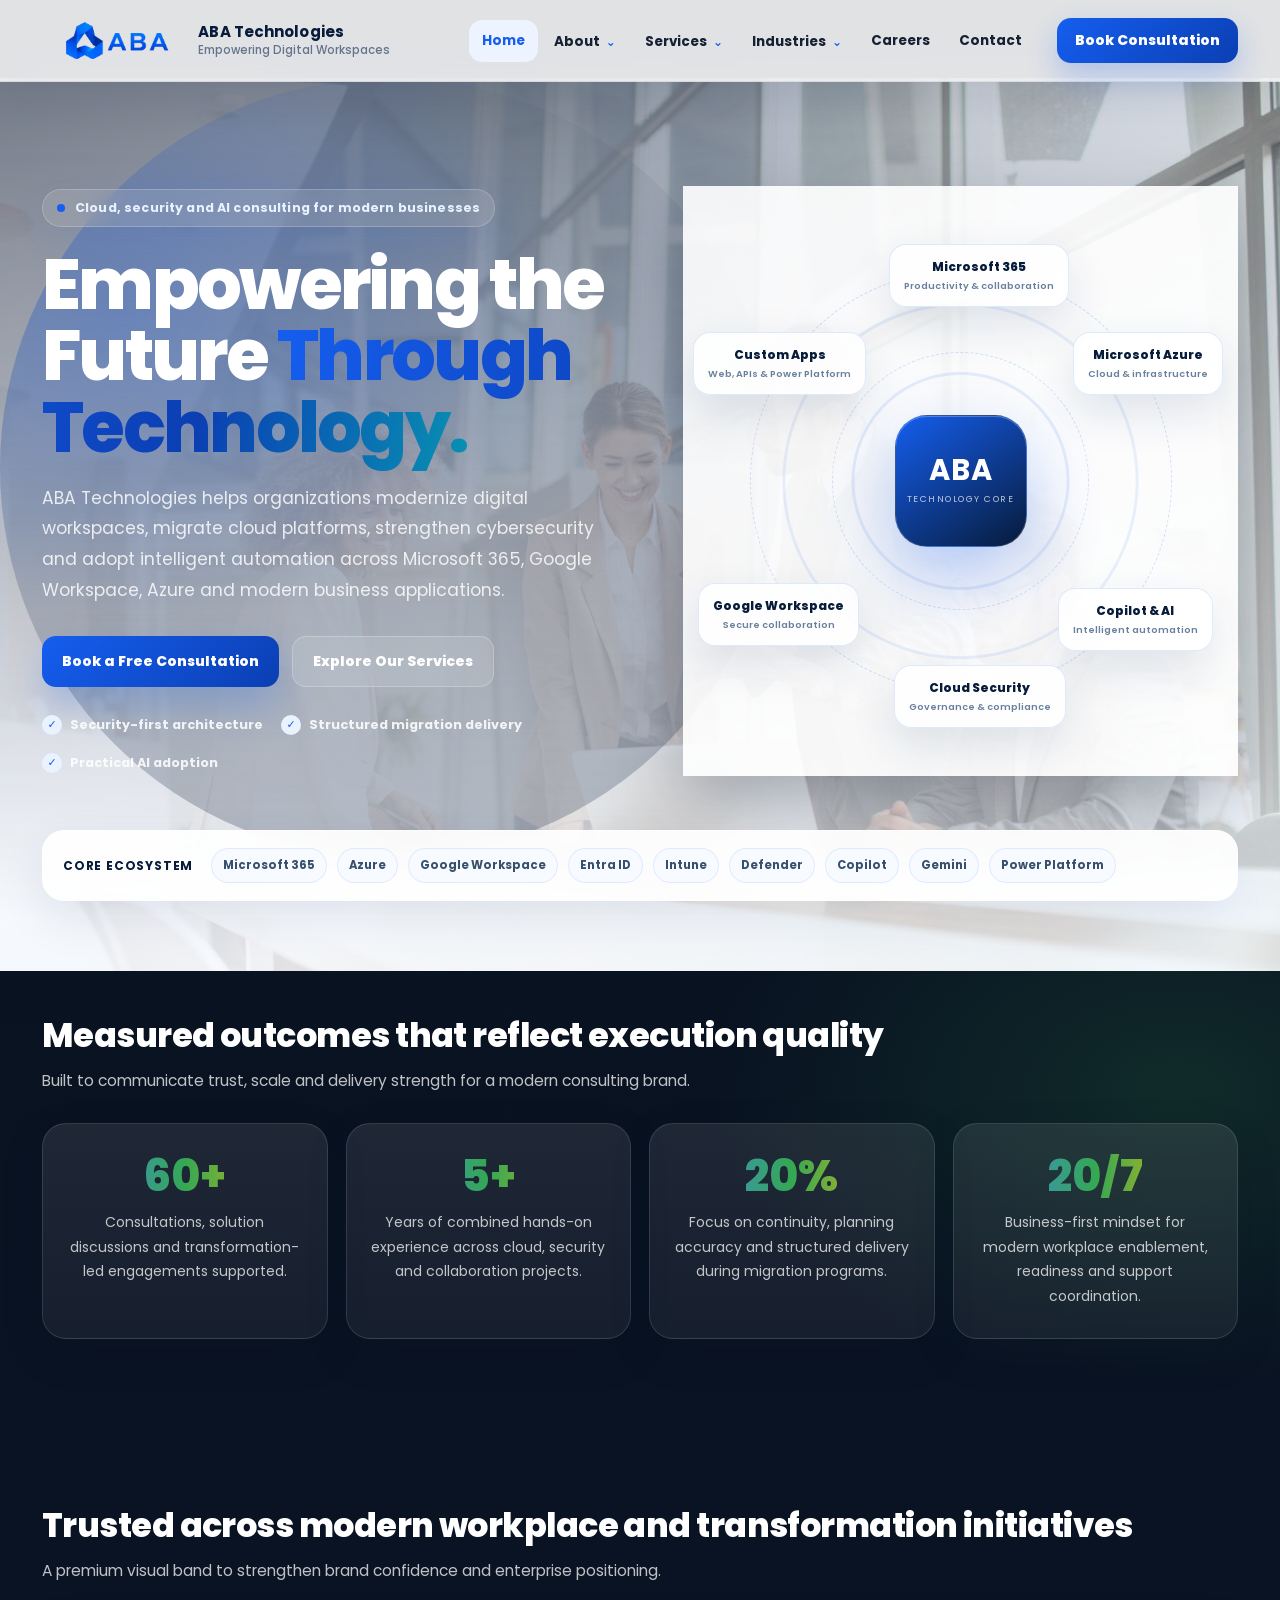
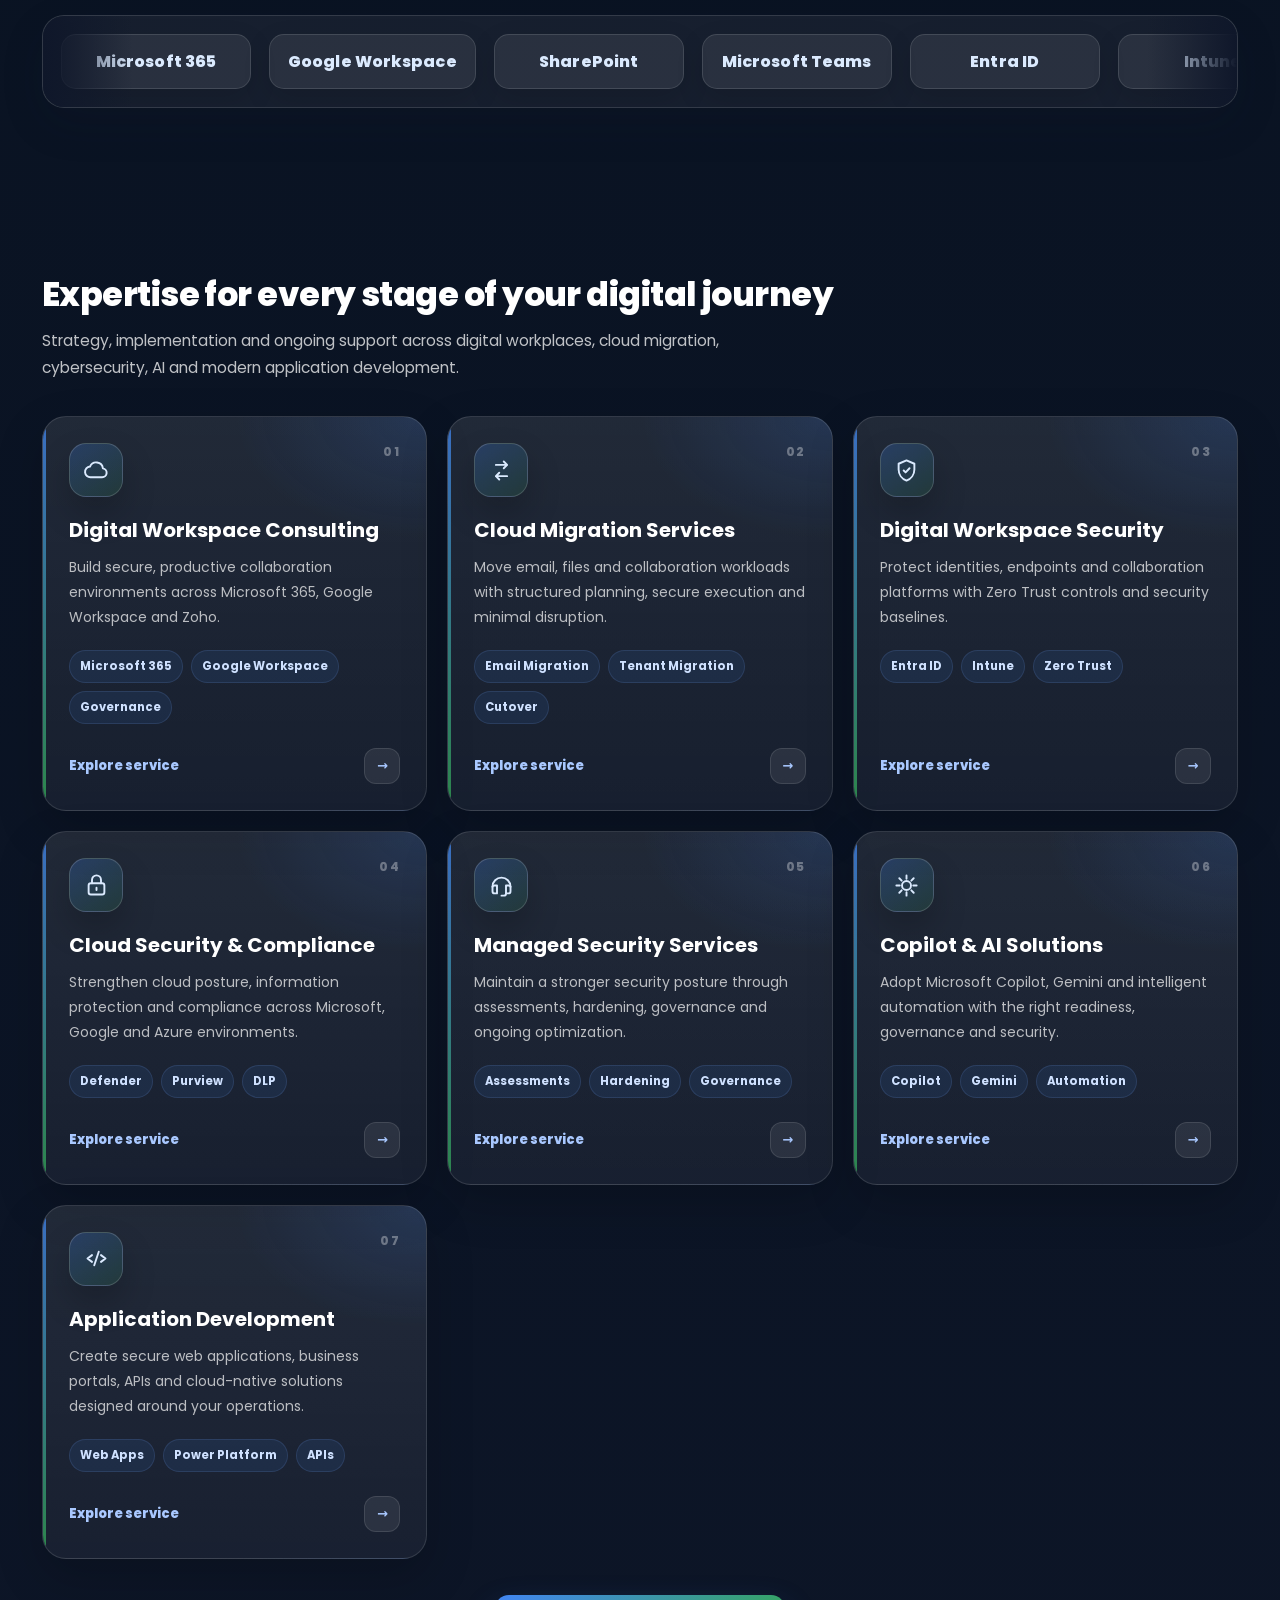
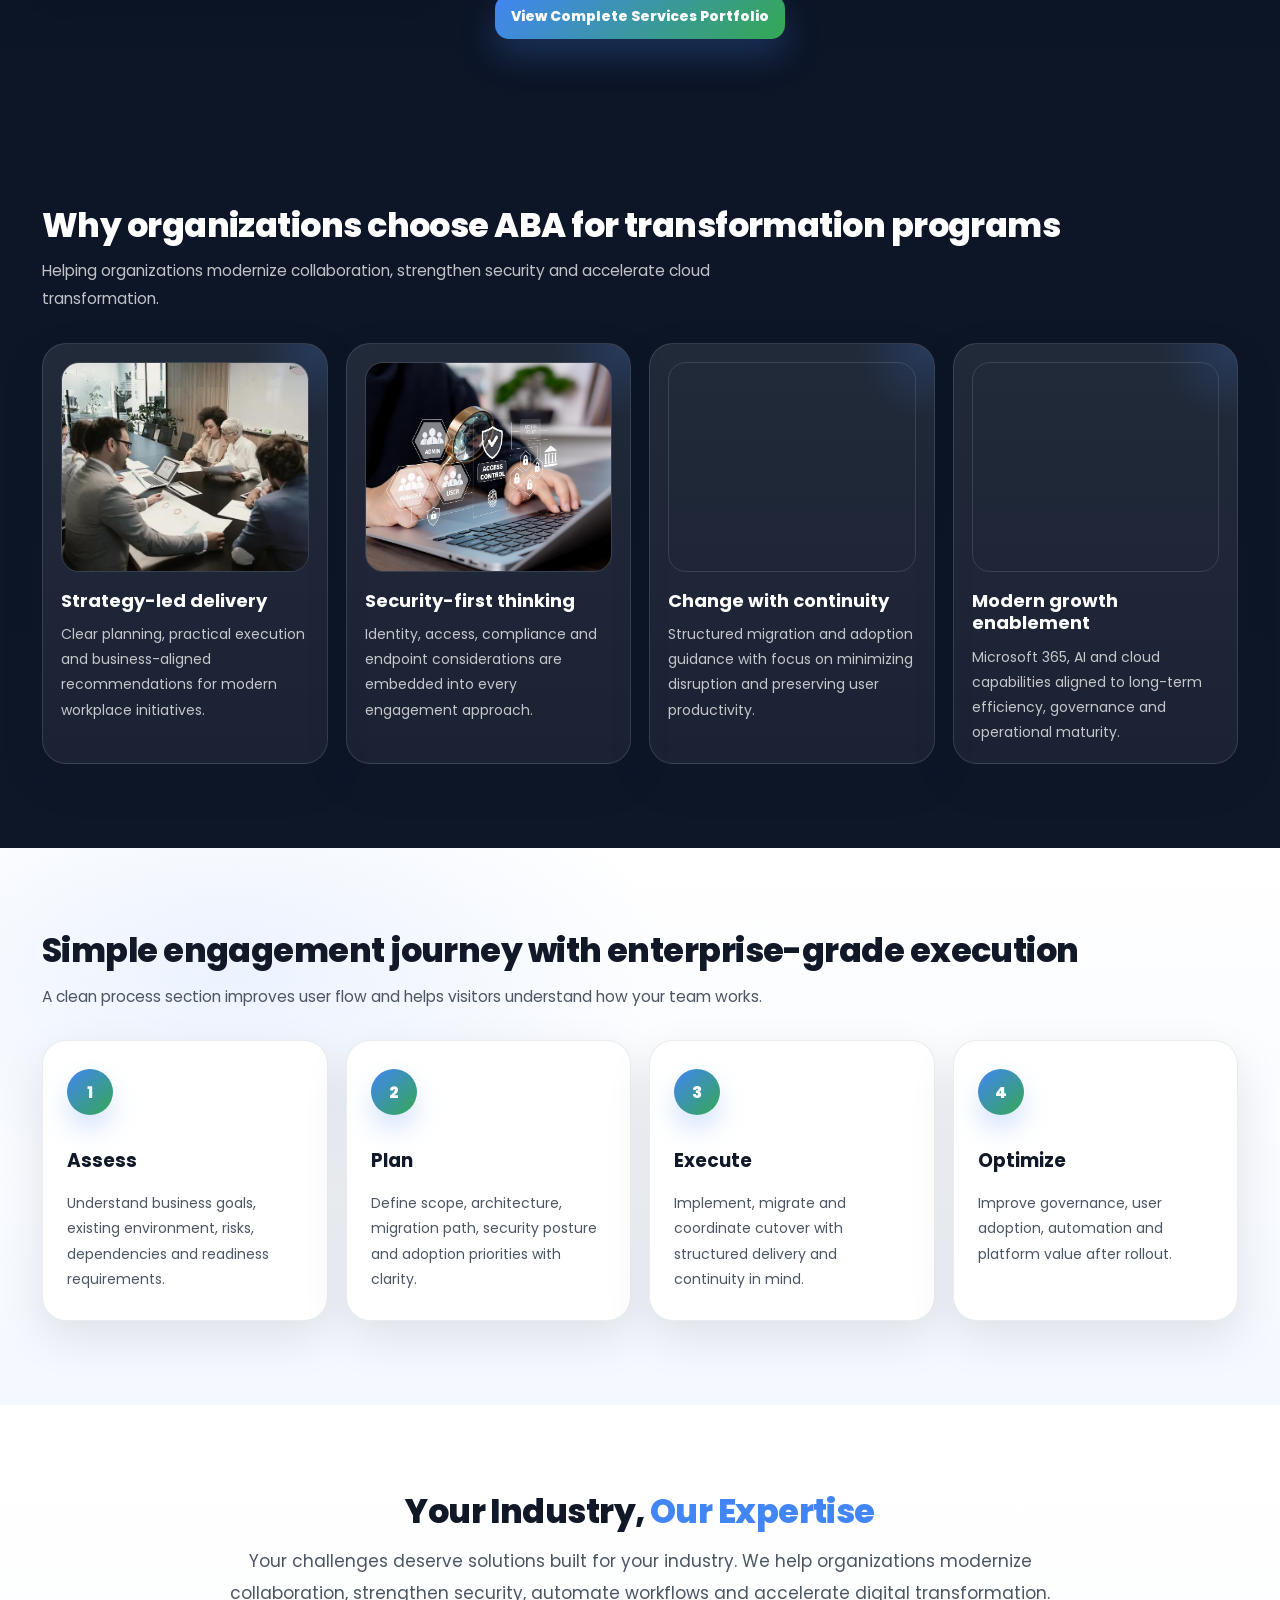
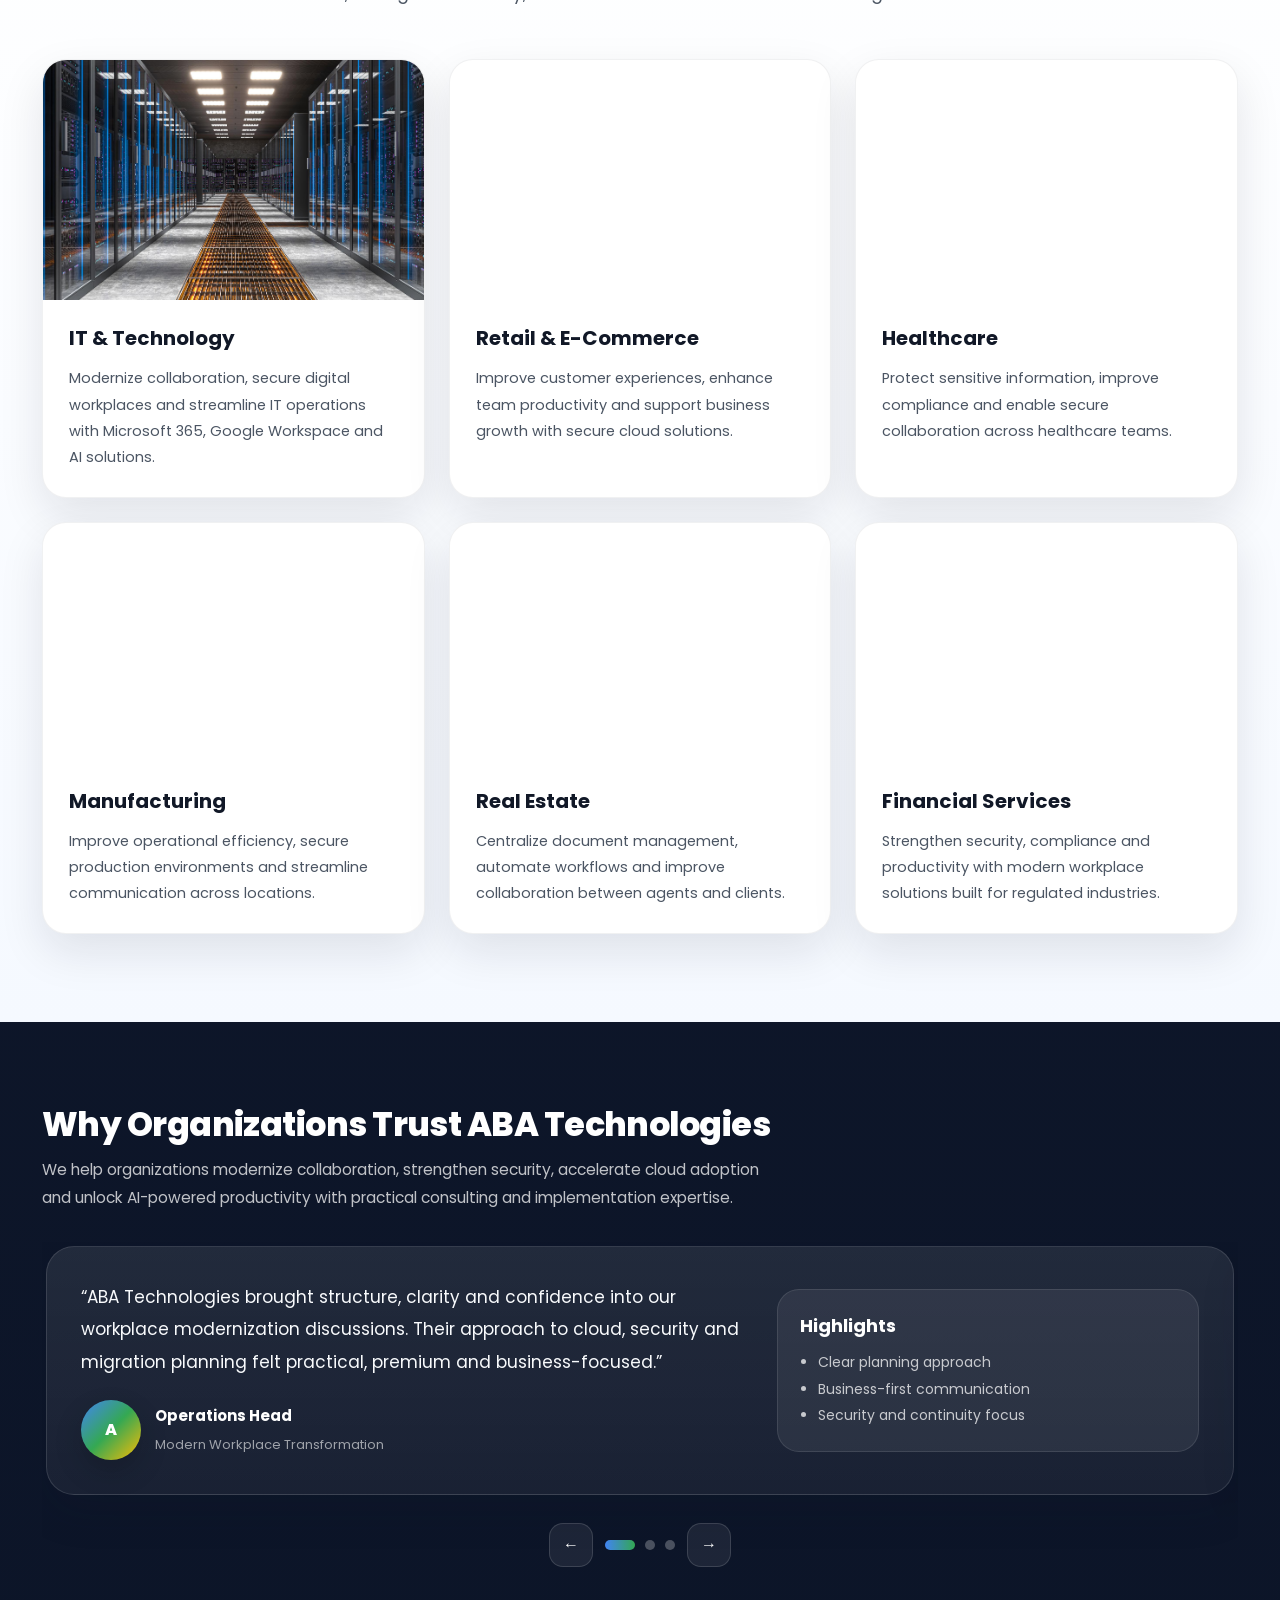
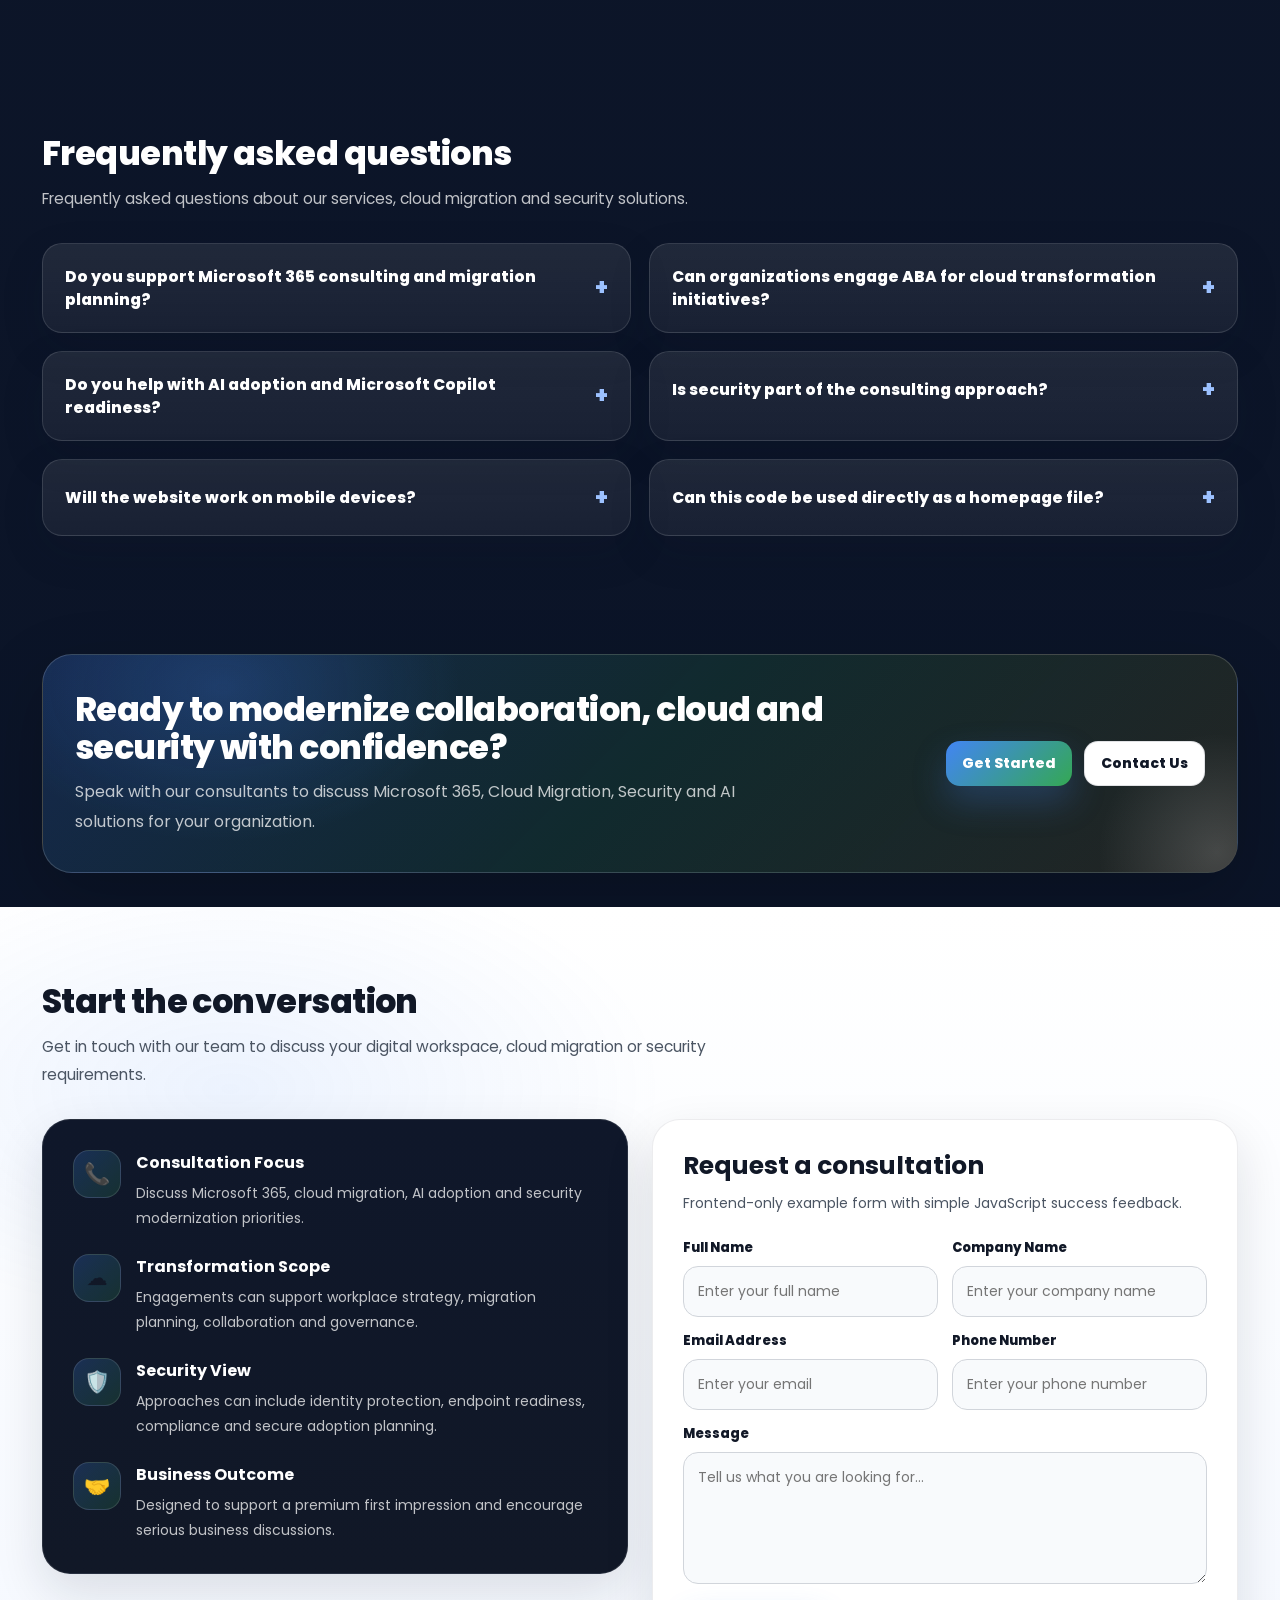
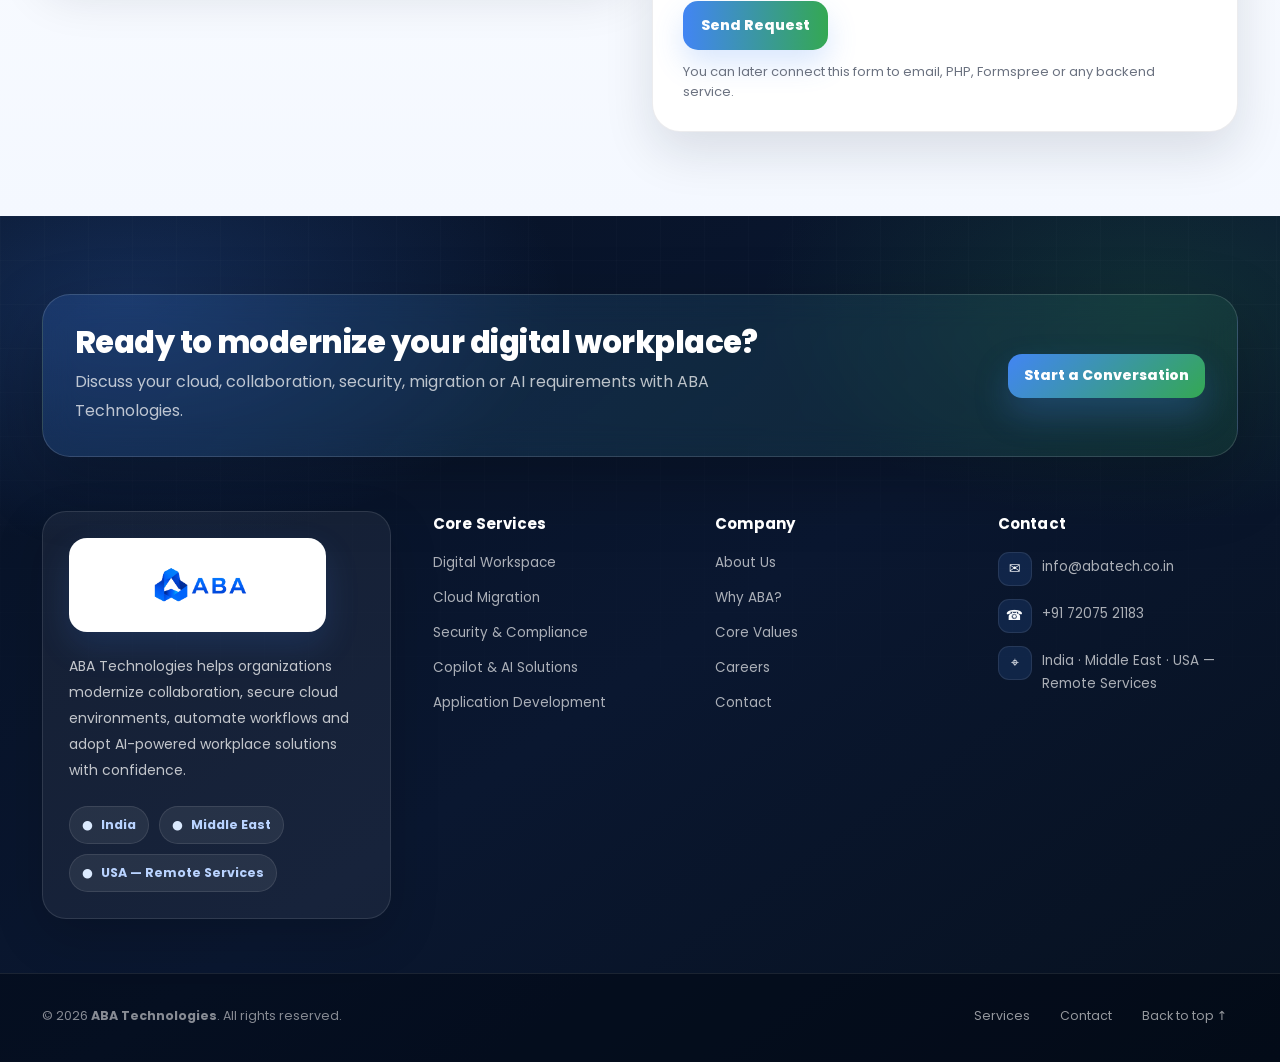
==== commit 5fed1299: "Update index.html" ====
--- a/index.html
+++ b/index.html
@@ -2204,7 +2204,7 @@
 
     .premium-nav .nav-inner{gap:22px;}
     .premium-nav .brand{min-width:310px;}
-    .premium-nav .brand img{height:58px;}
+    .premium-nav .brand img{height:78px;}
     .premium-nav .brand .name strong{font-size:15px;color:#071b3a;}
     .premium-nav .brand .name span{font-size:11.5px;color:#64748b;}
     .premium-nav .nav-links{gap:3px;justify-content:flex-end;}
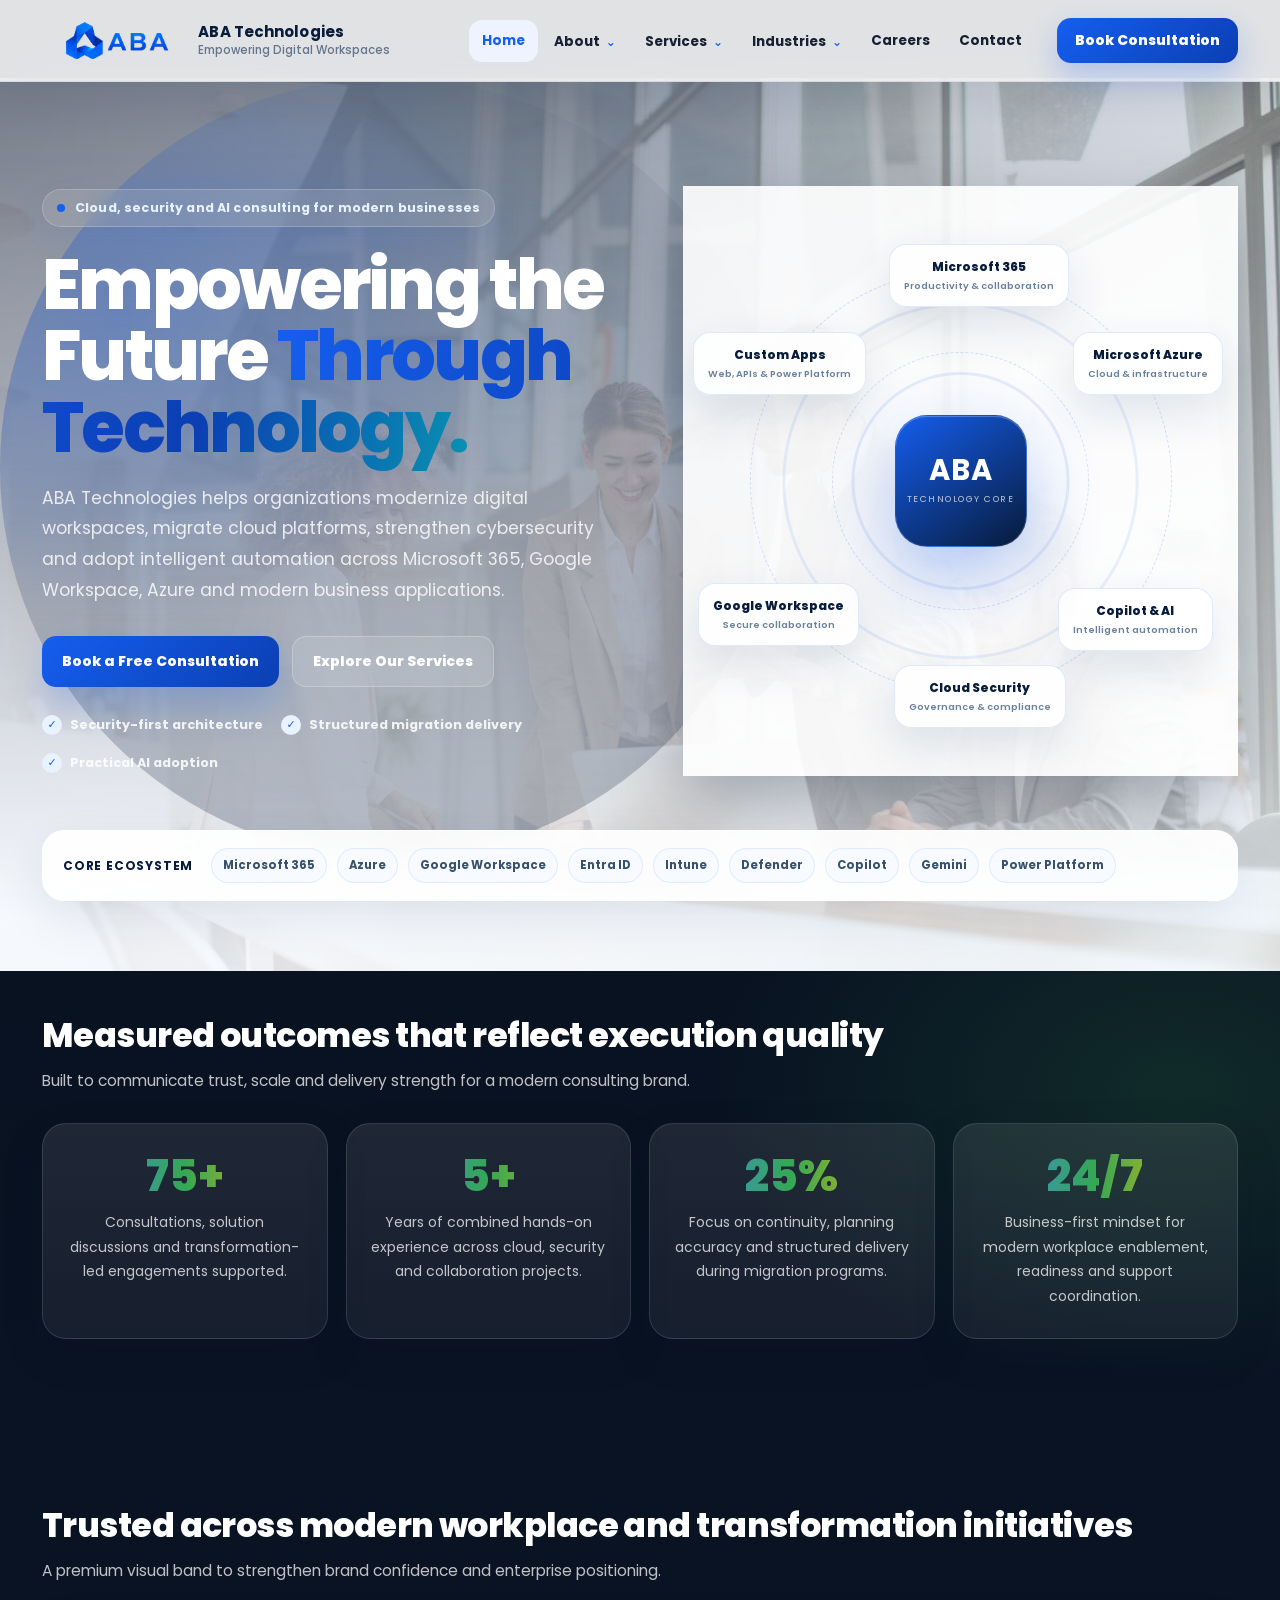
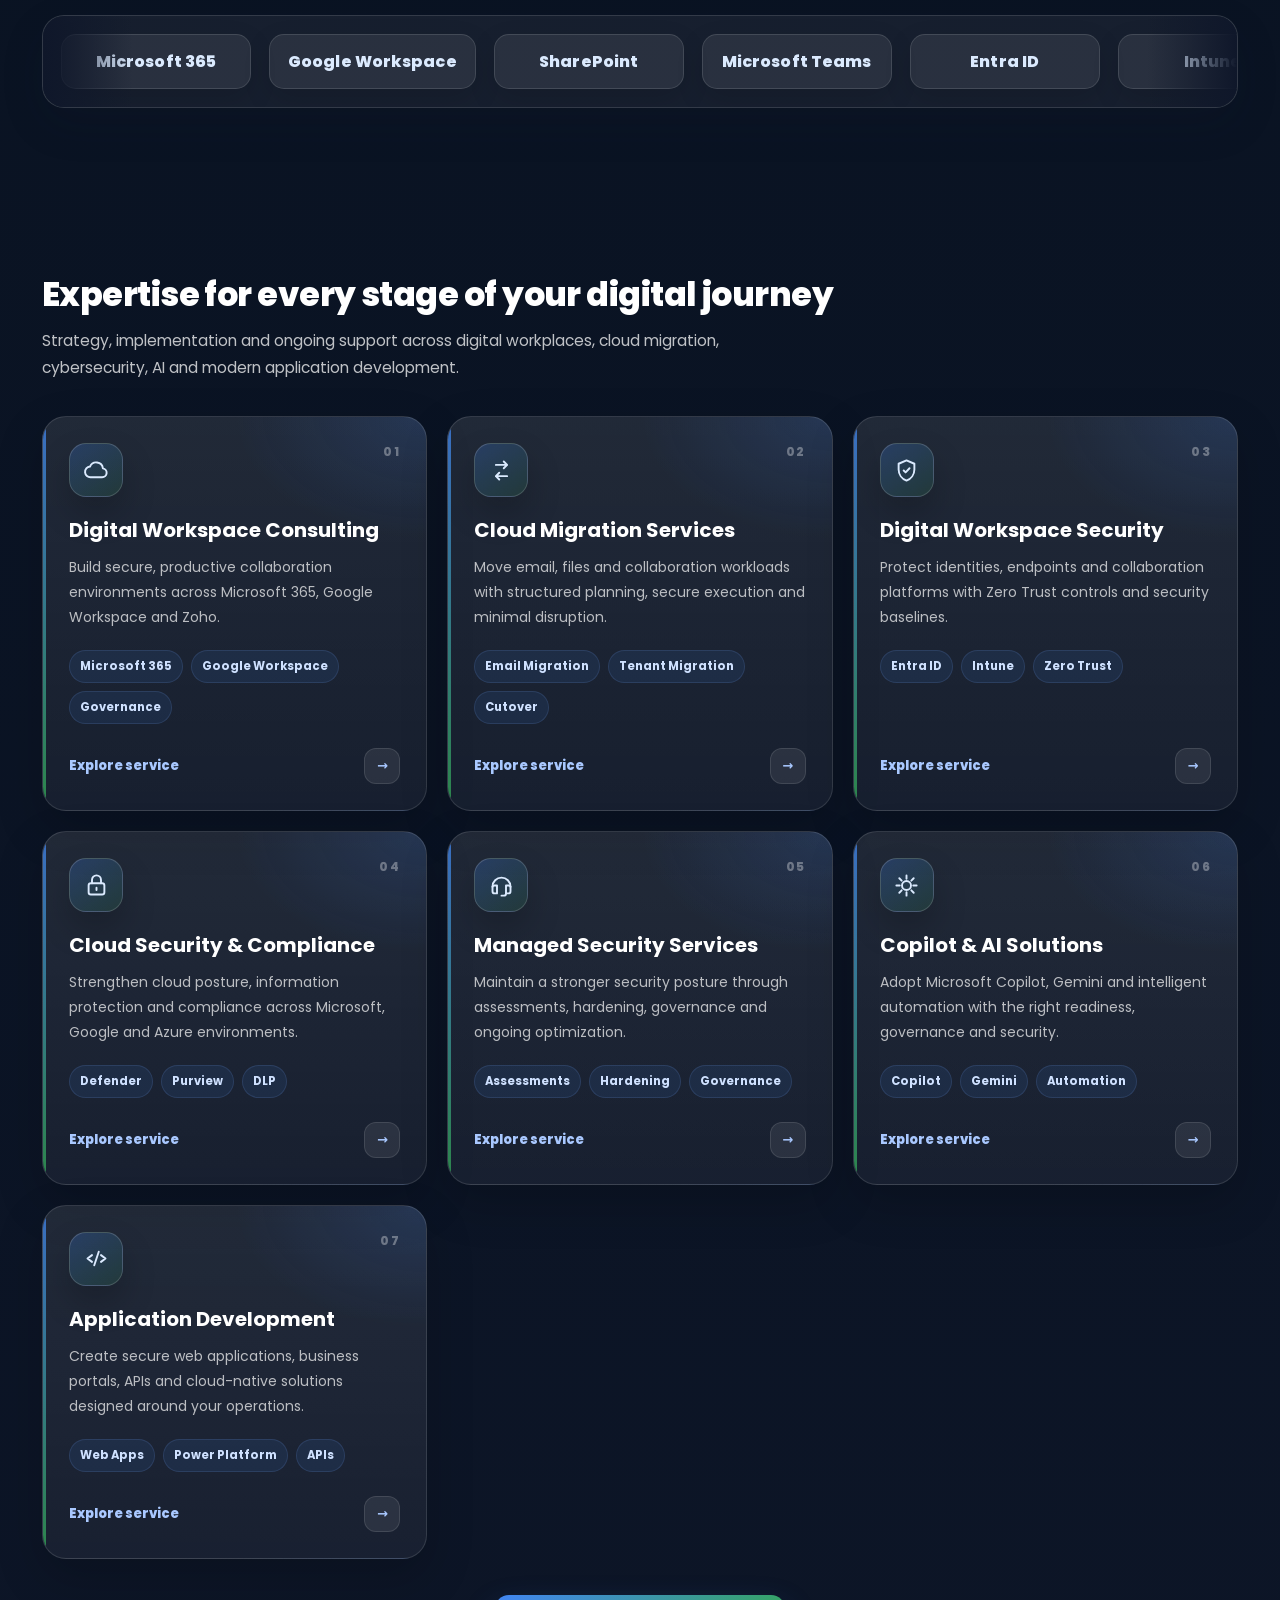
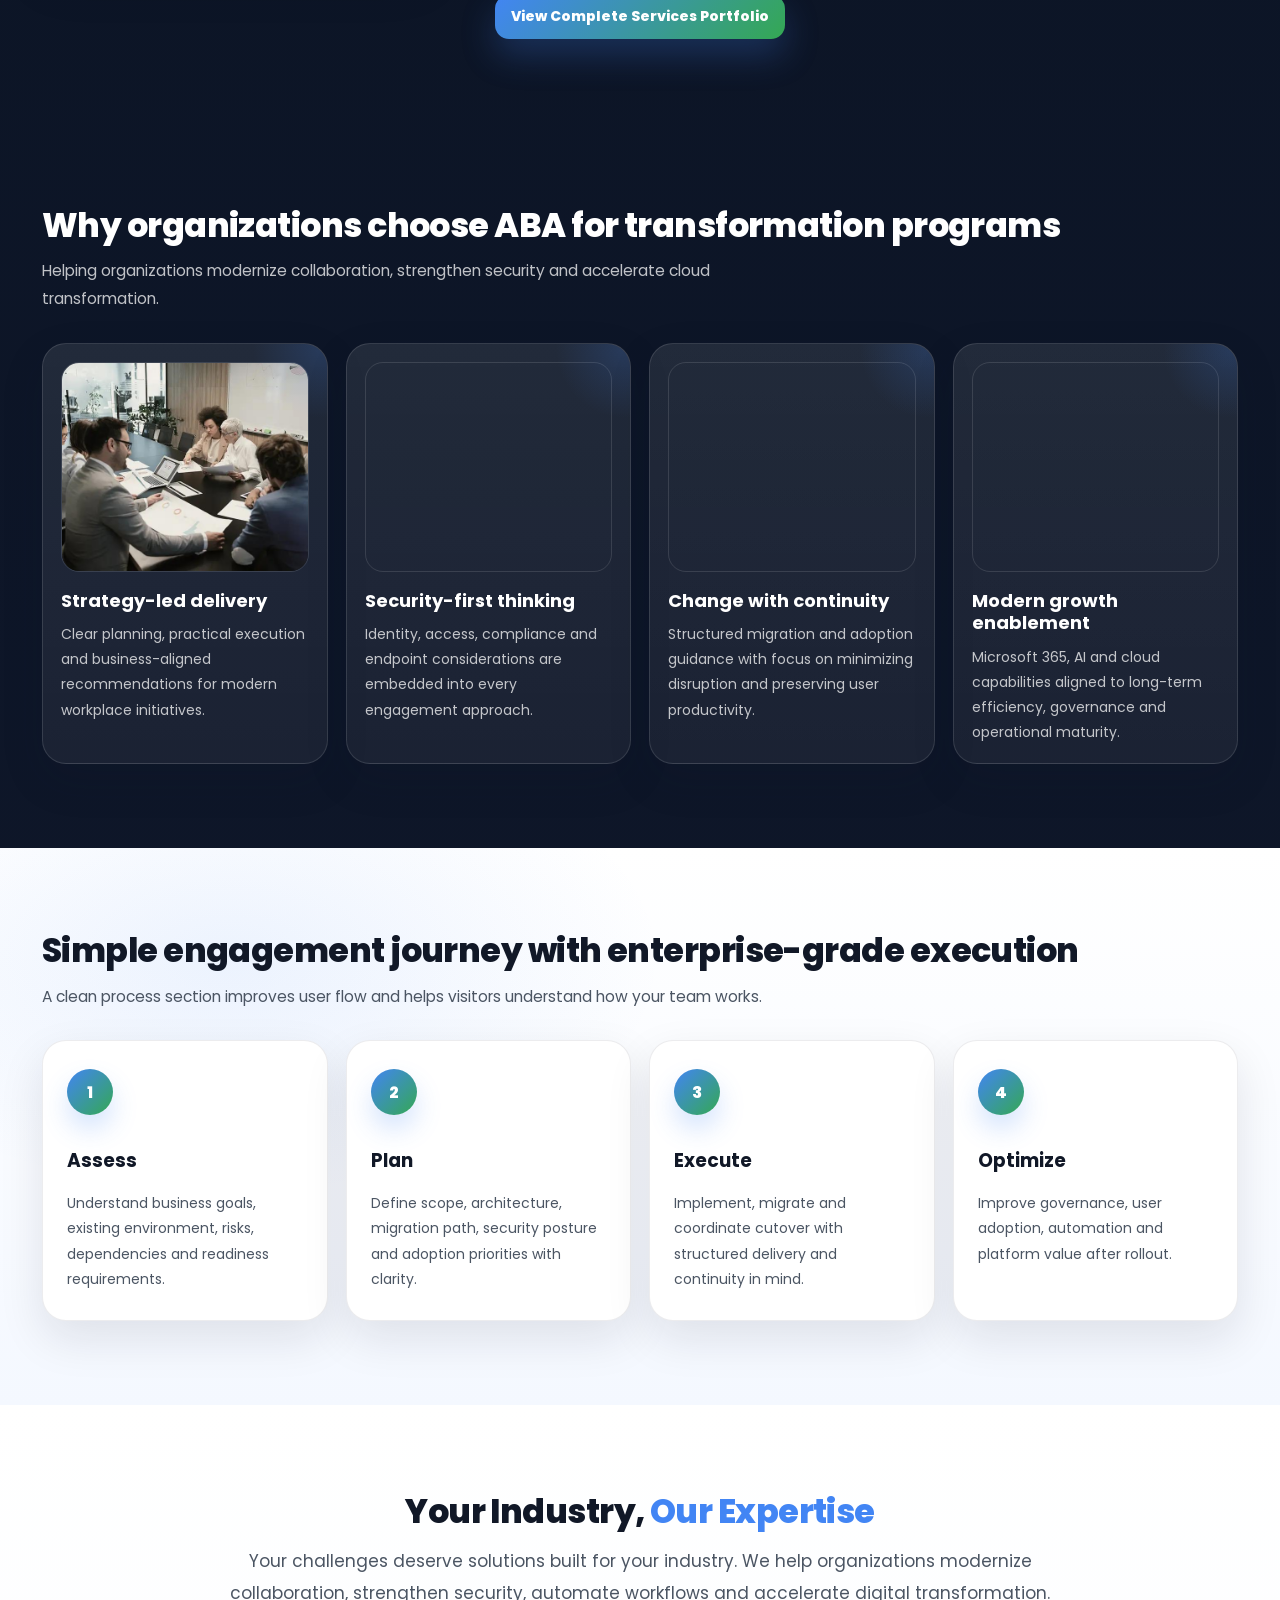
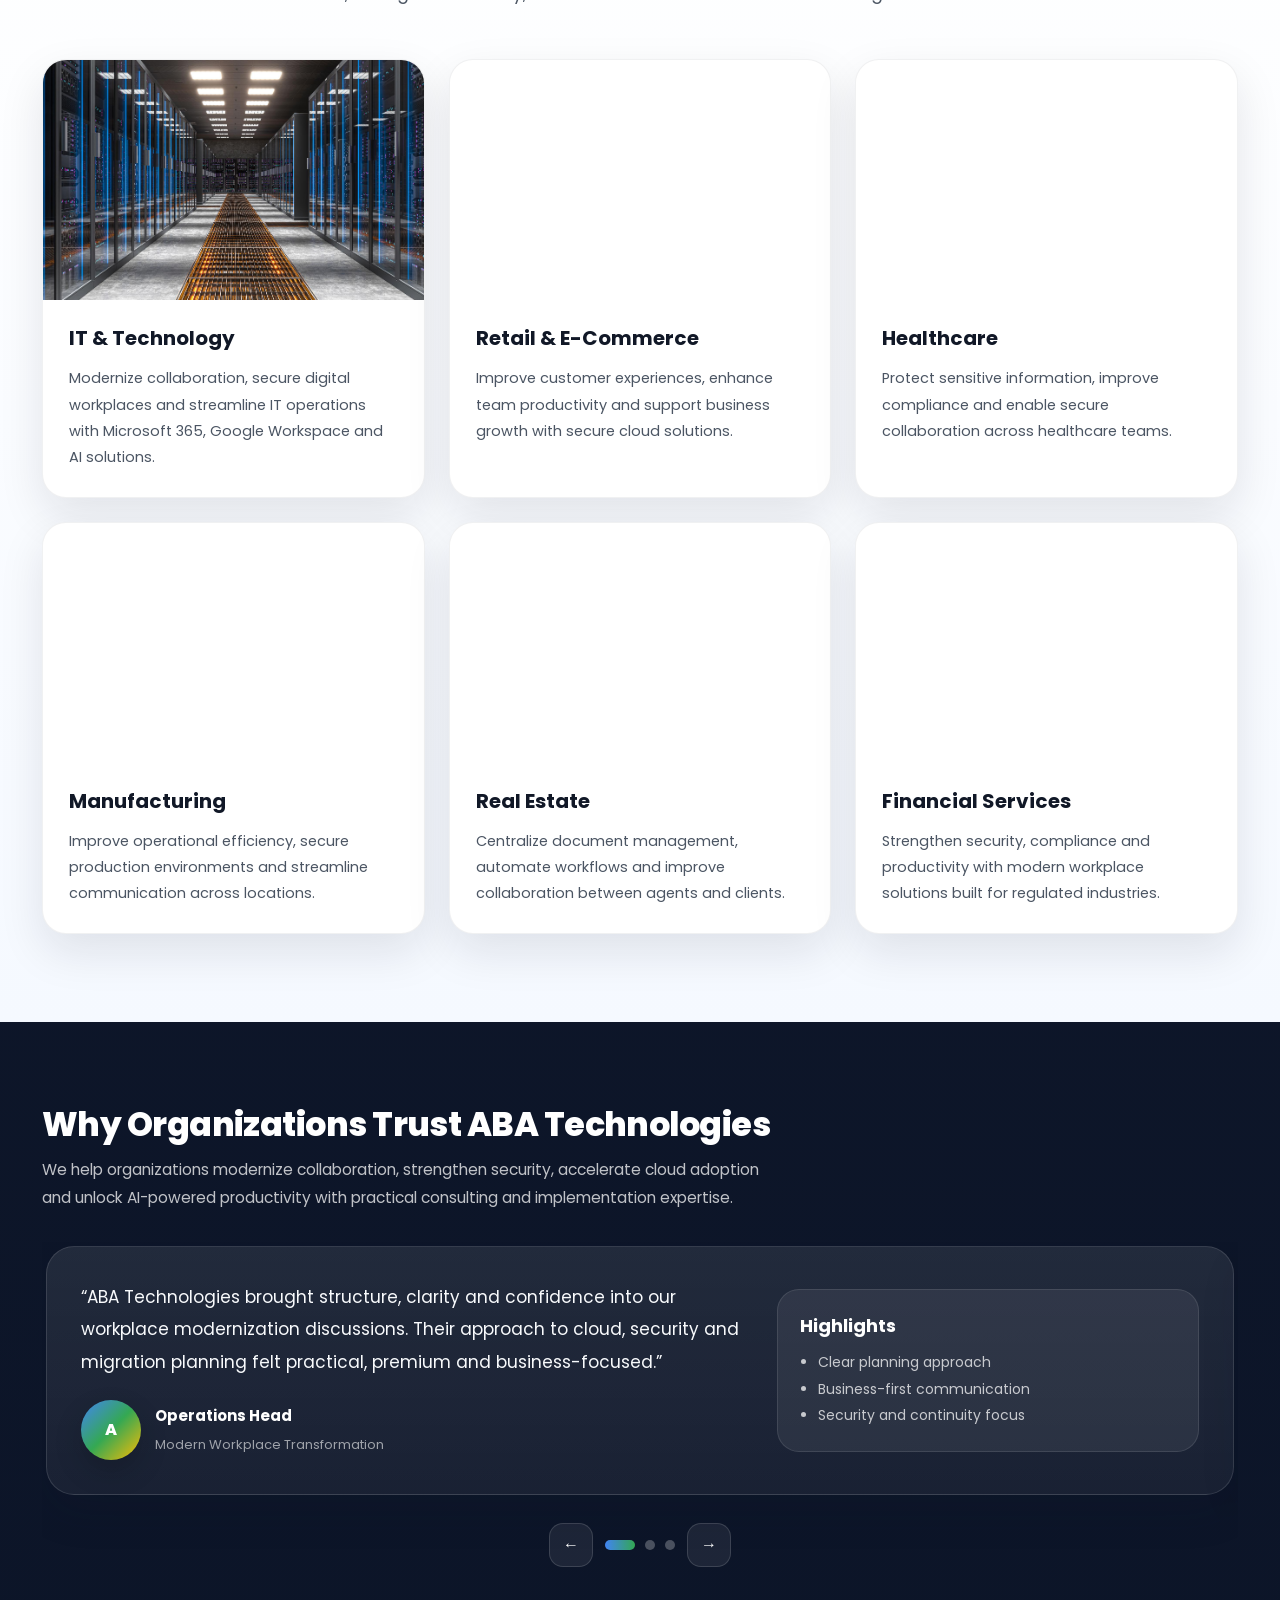
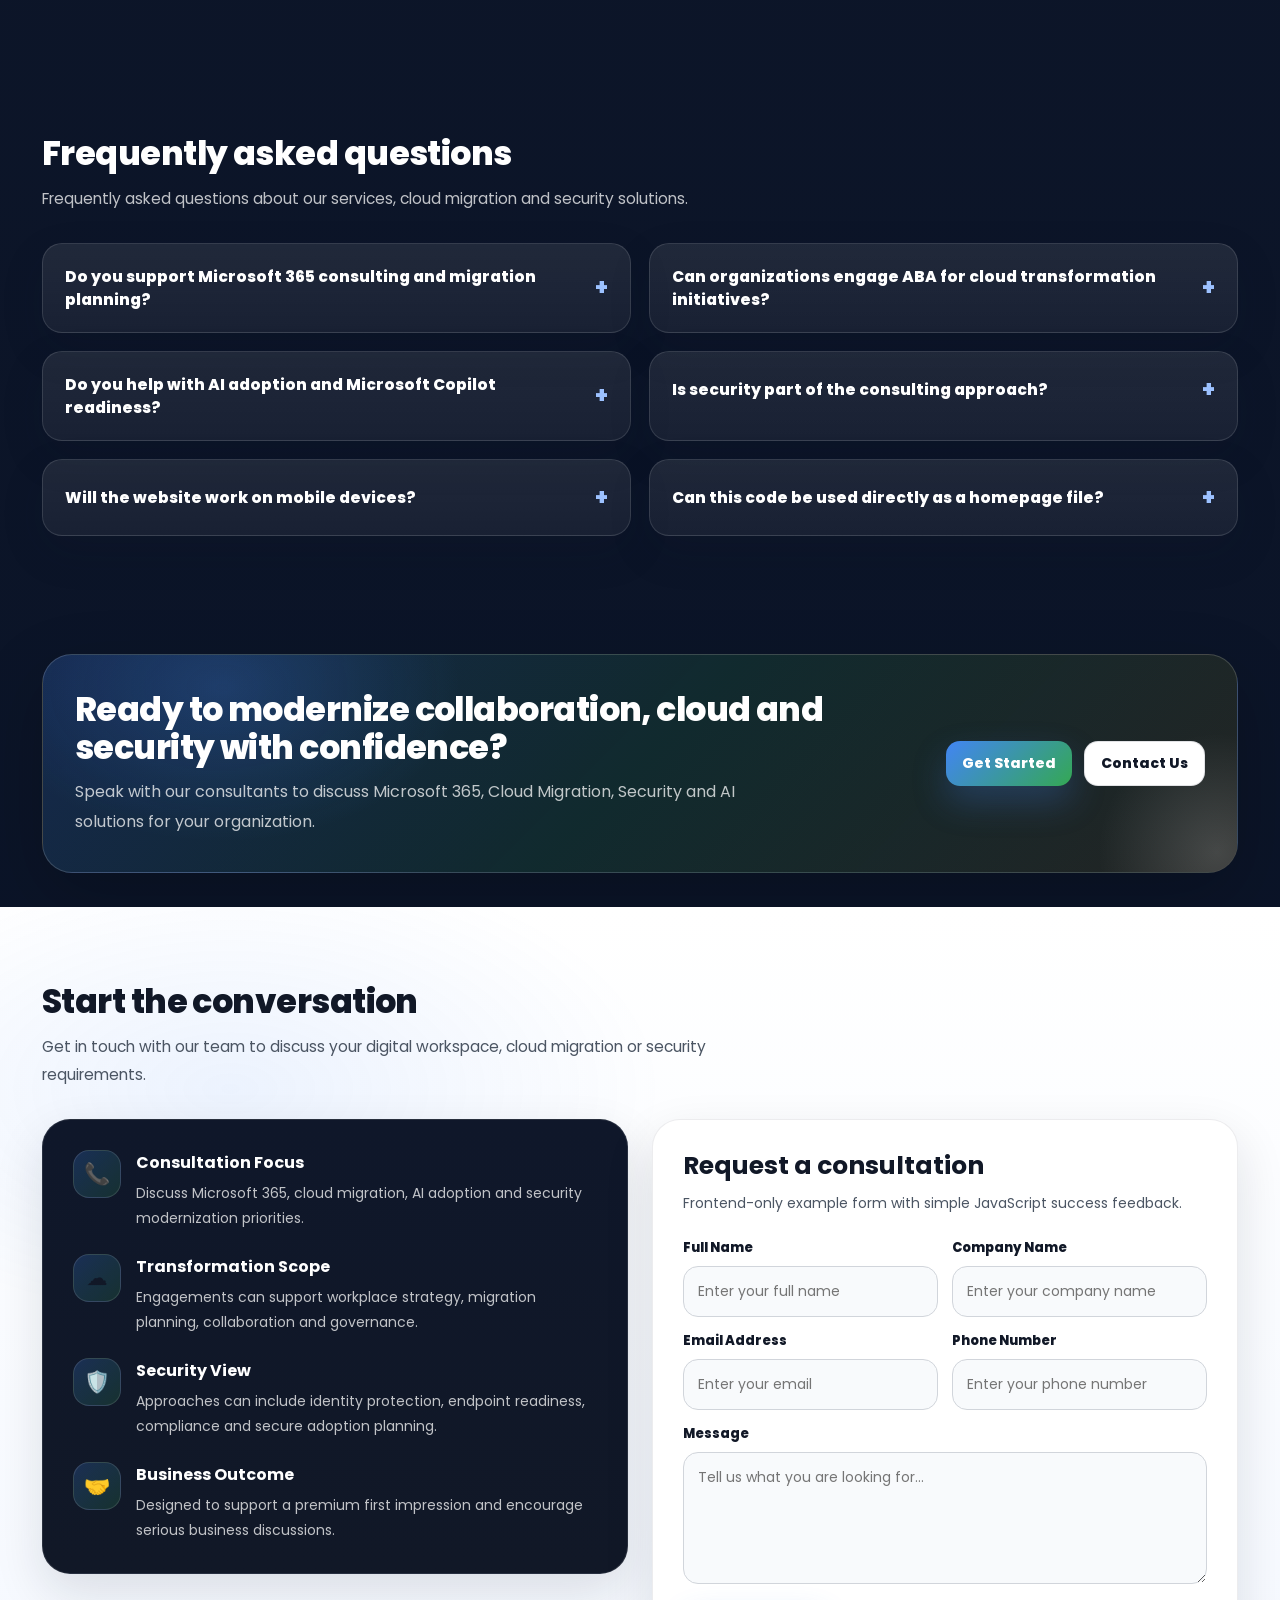
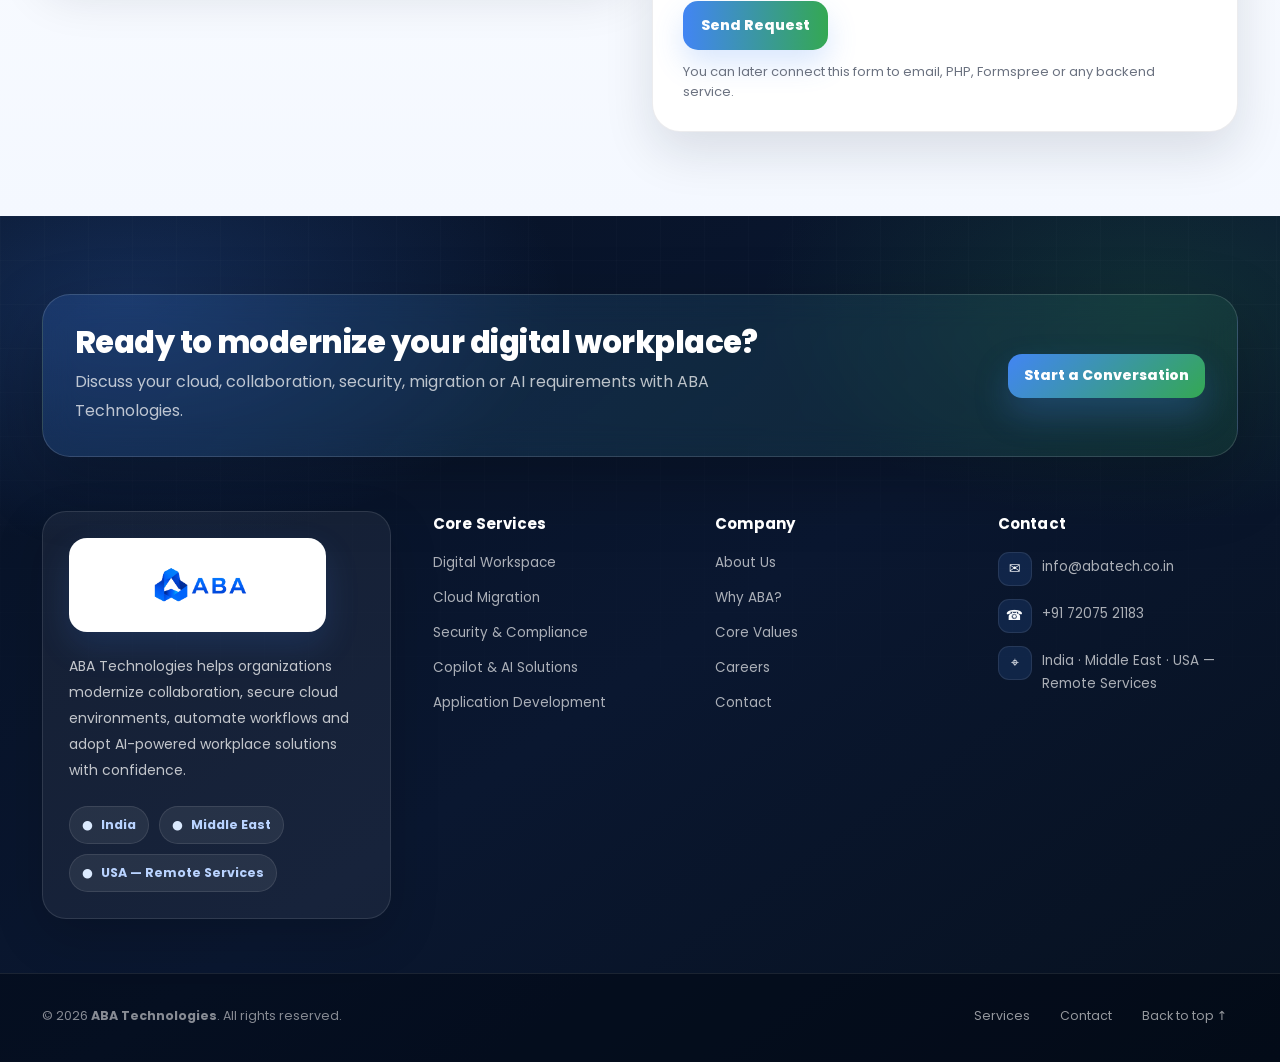
==== commit 8398e518: "Update index.html" ====
--- a/index.html
+++ b/index.html
@@ -13,7 +13,7 @@
   <meta charset="utf-8" />
   <meta name="viewport" content="width=device-width, initial-scale=1" />
 
-  <title>ABA Technologies | Microsoft 365, Cloud &amp; Security Consulting</title>
+  <title>ABA Technologies | Empowering the Future Through Technology</title>
   <meta name="description" content="ABA Technologies delivers Microsoft 365, Google Workspace, cloud migration, cybersecurity, Copilot AI and application development consulting worldwide." />
   <meta name="author" content="ABA Technologies" />
   <meta name="theme-color" content="#071B3A" />
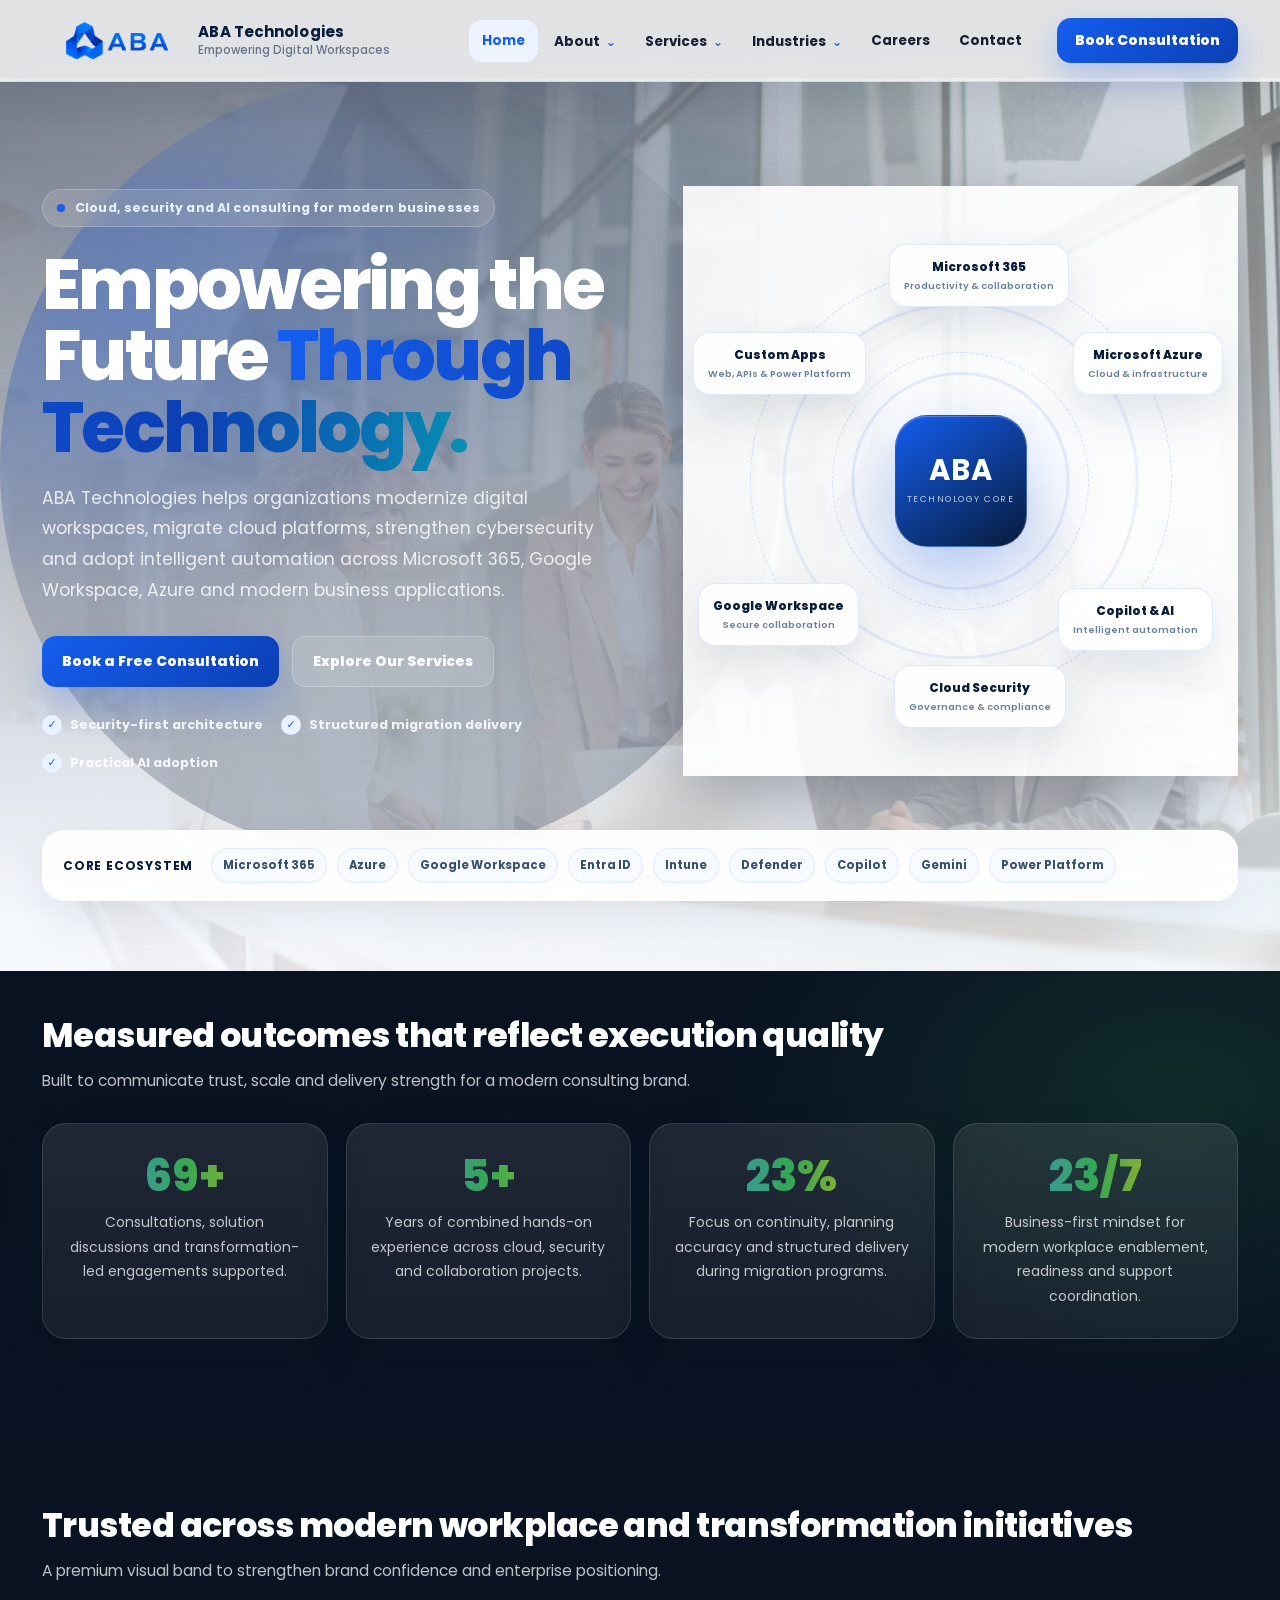
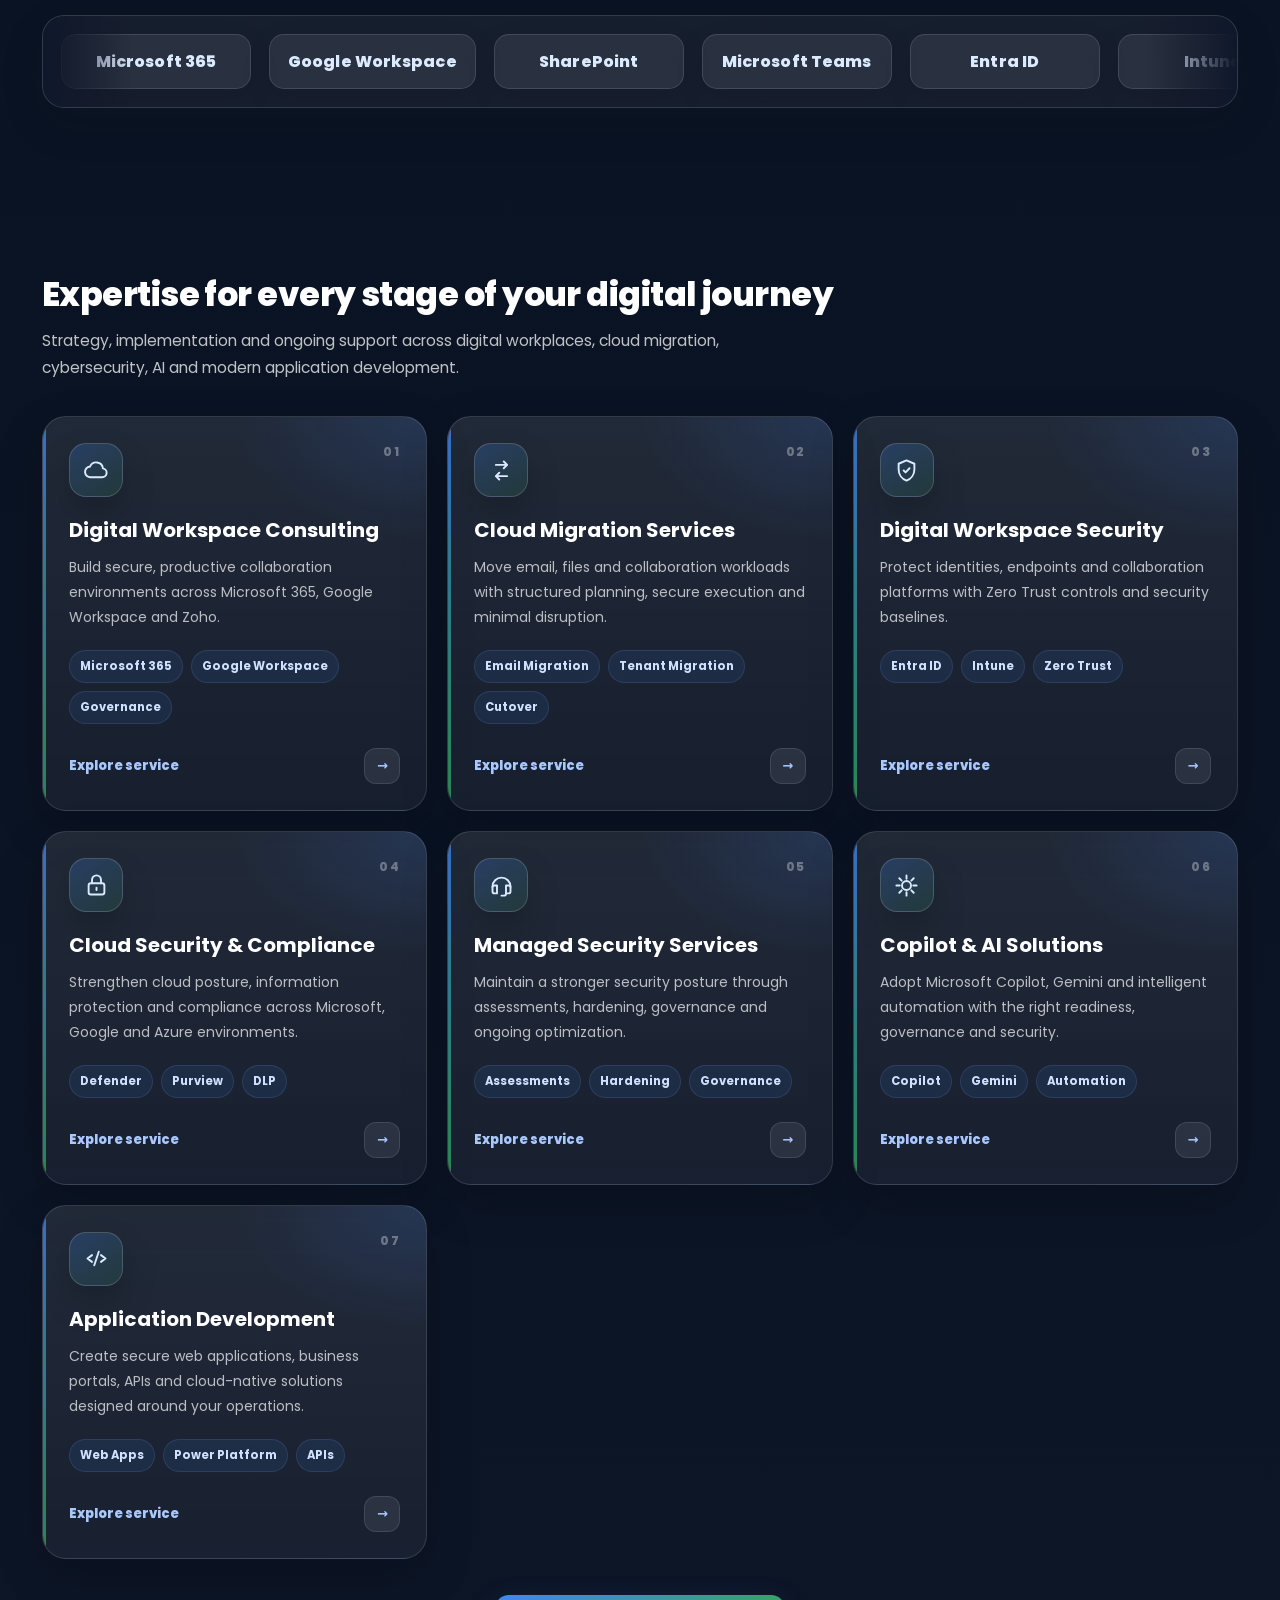
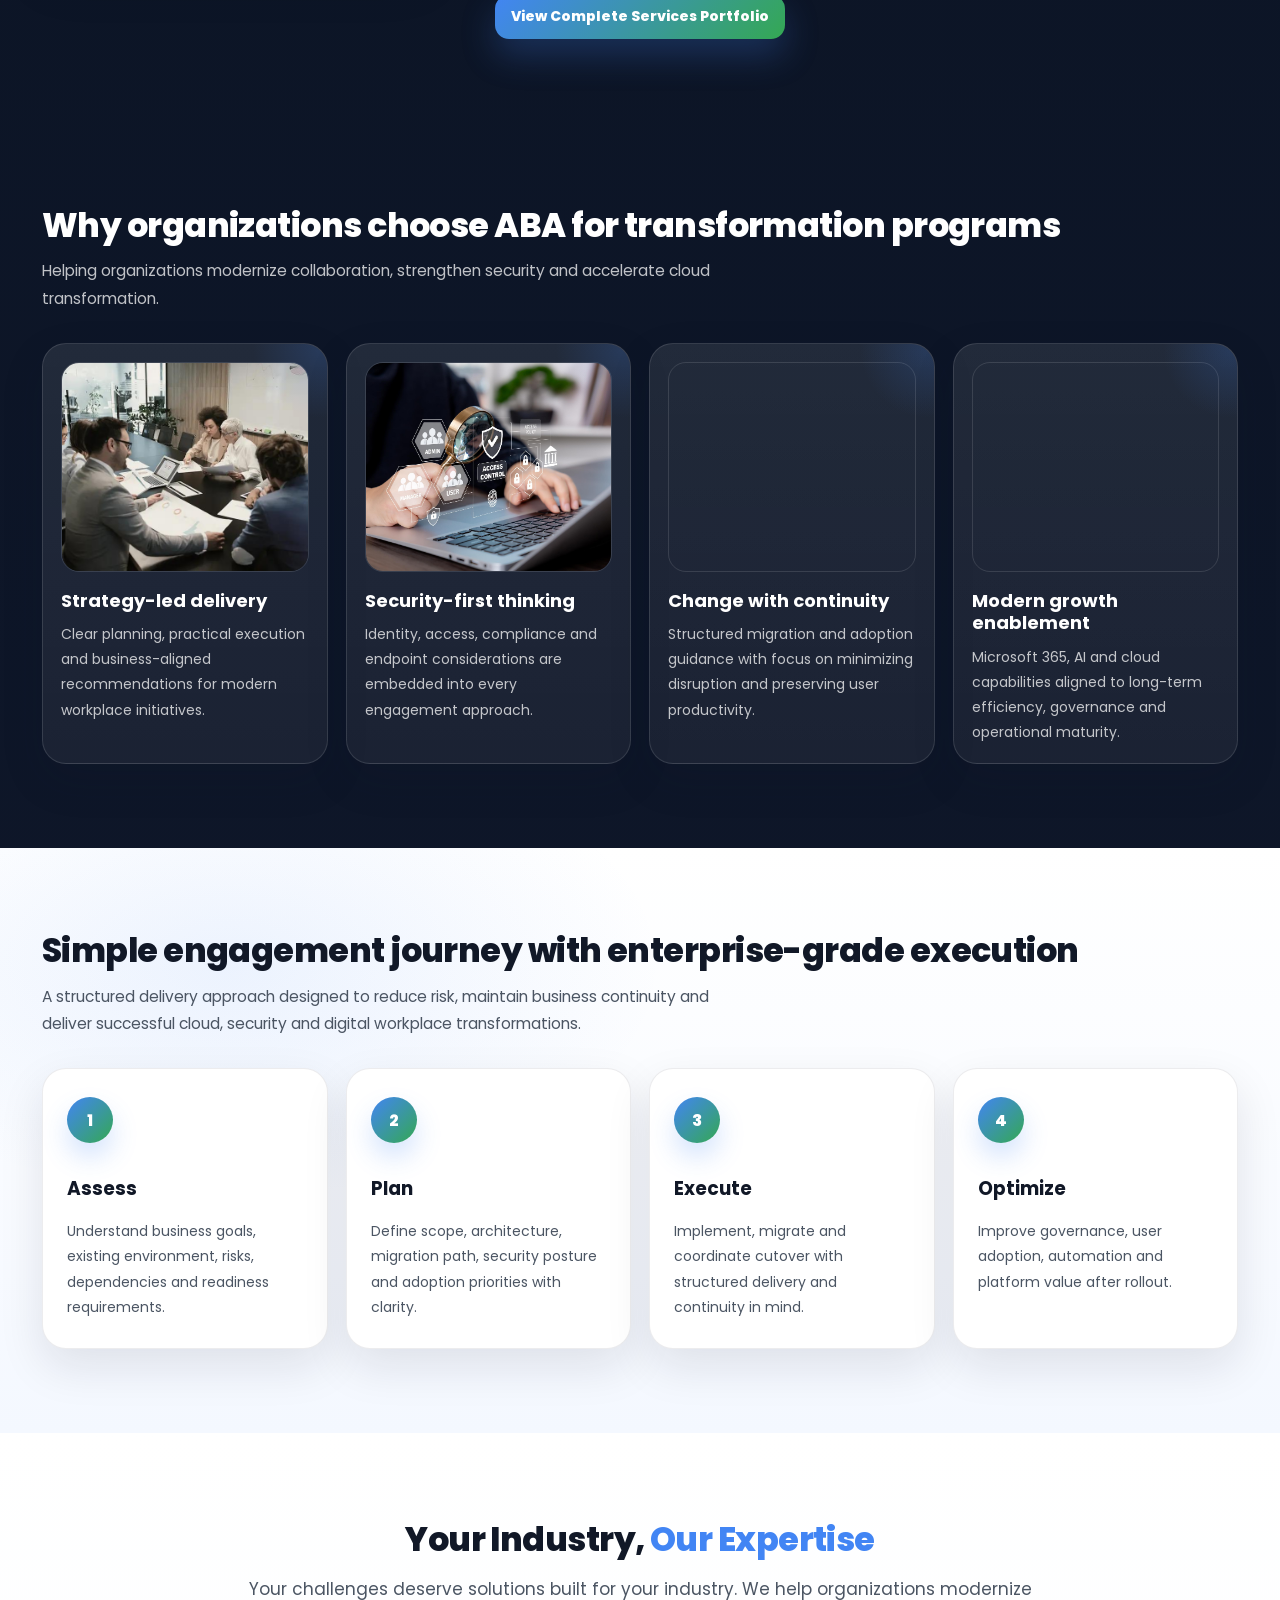
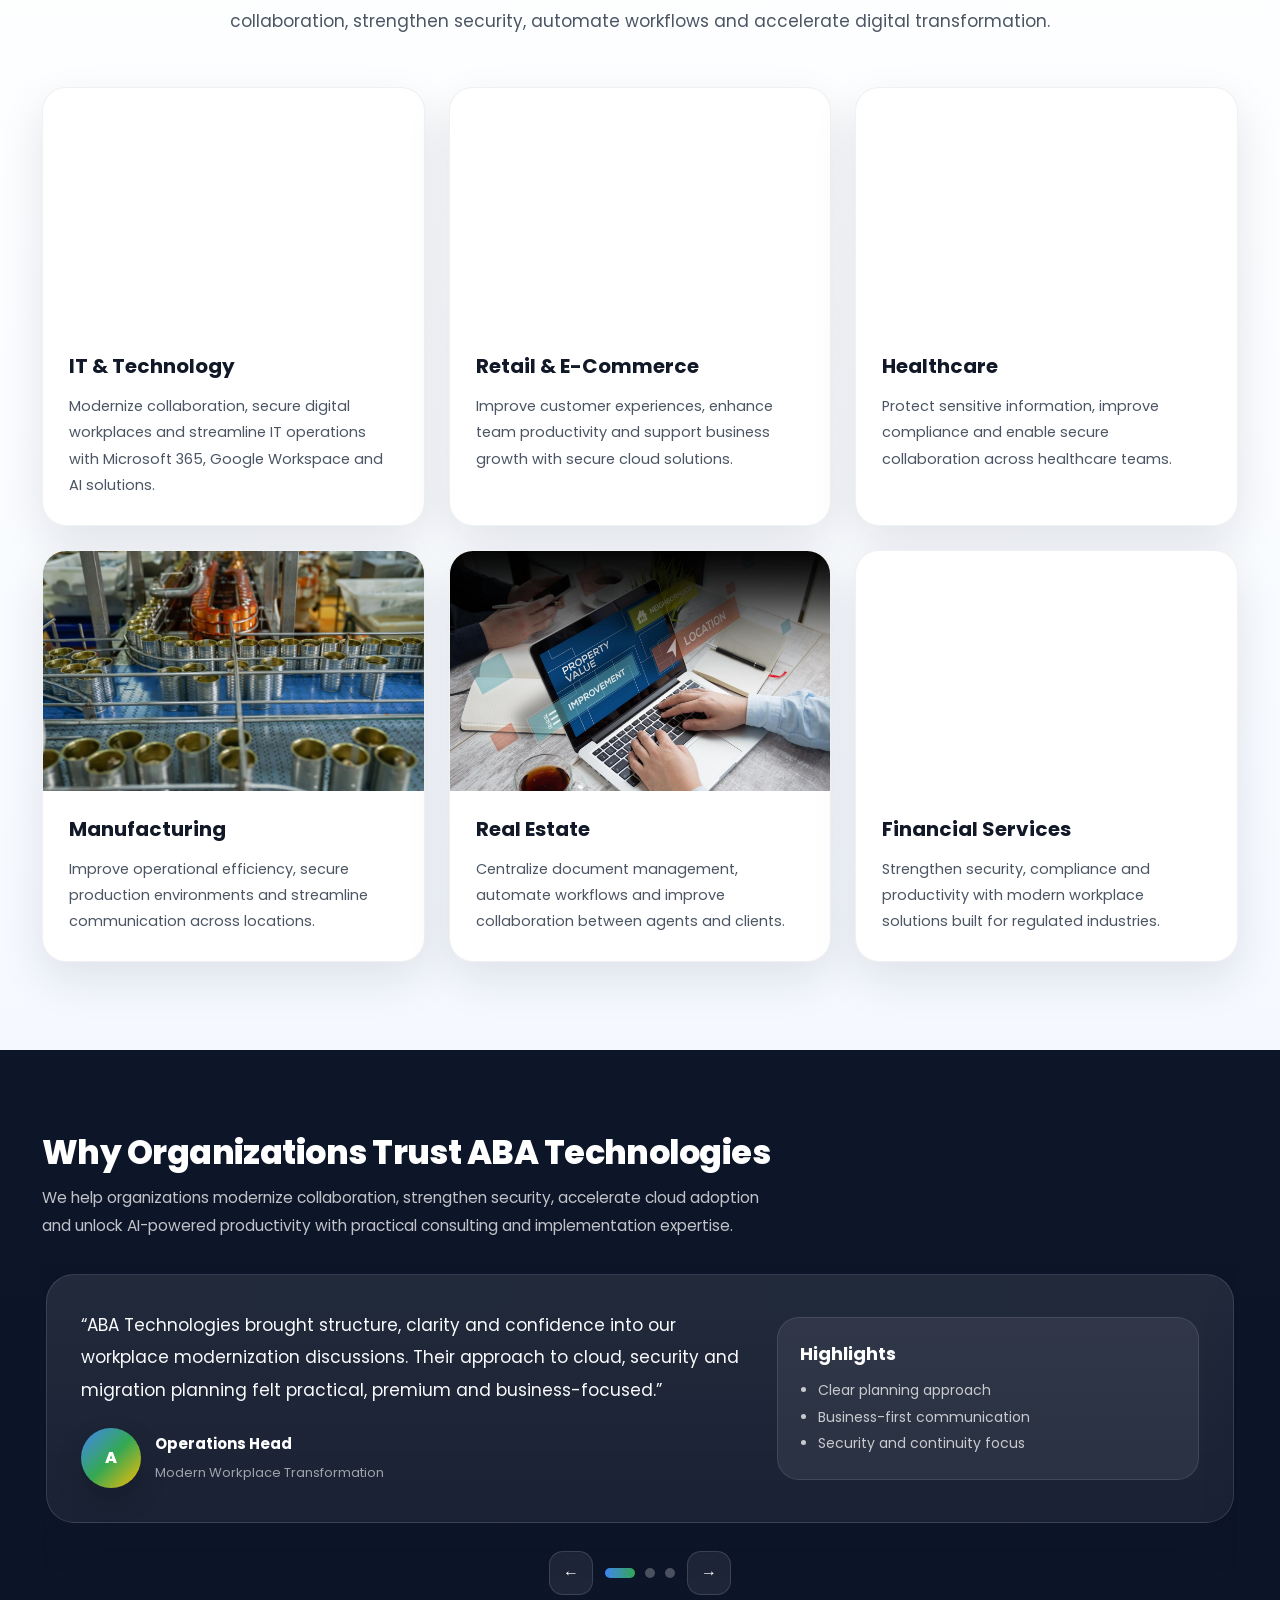
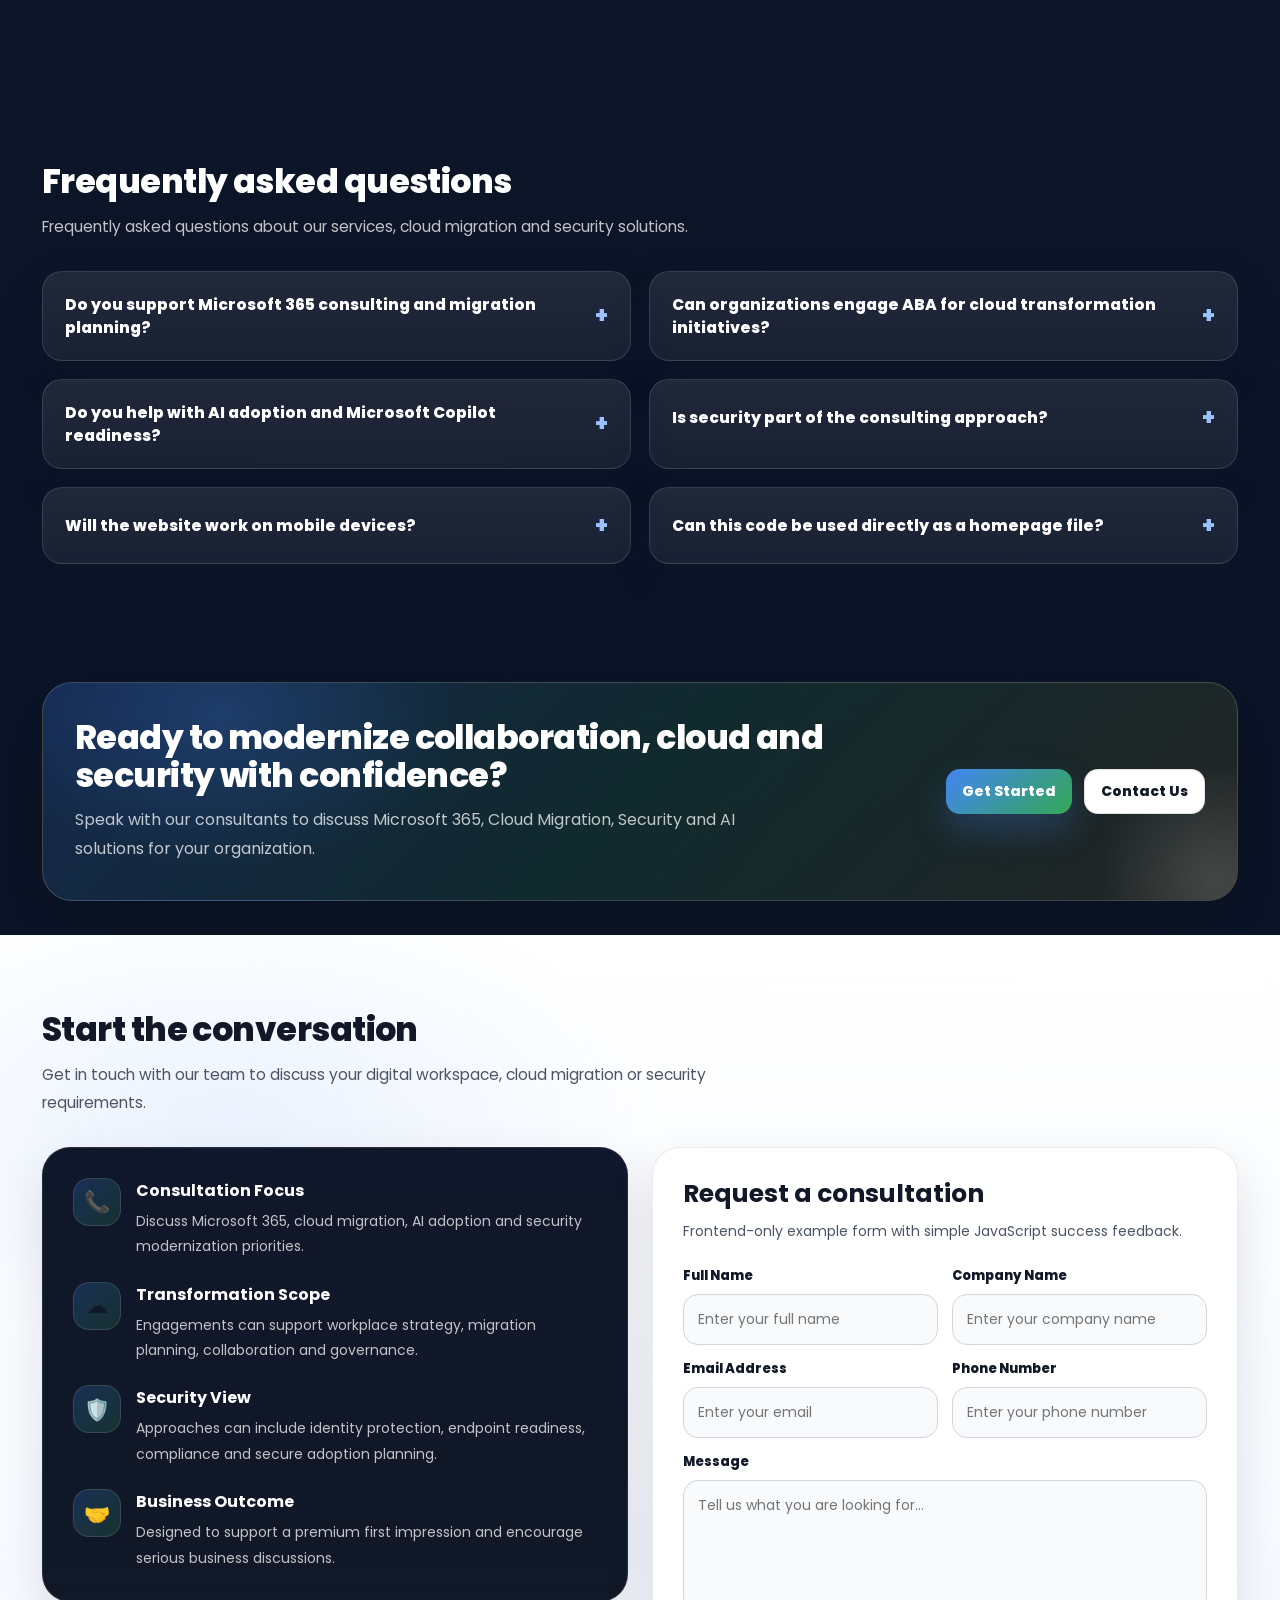
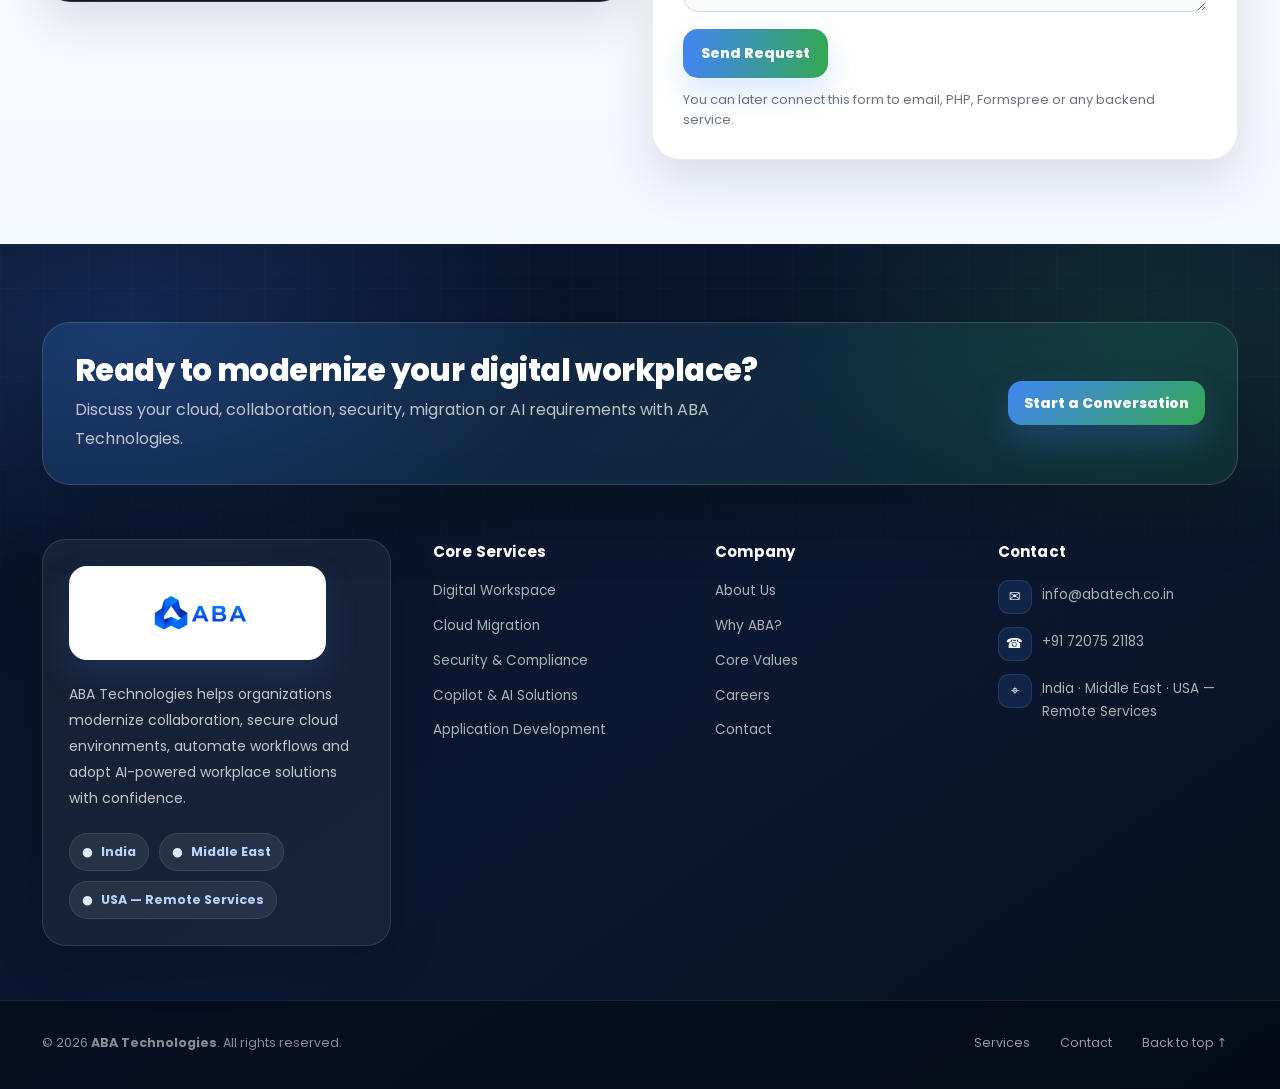
==== commit ffb8872d: "Update index.html" ====
--- a/index.html
+++ b/index.html
@@ -3186,7 +3186,7 @@
           <div>
             <h2>Simple engagement journey with enterprise-grade execution</h2>
             <p class="subhead">
-              A clean process section improves user flow and helps visitors understand how your team works.
+              A structured delivery approach designed to reduce risk, maintain business continuity and deliver successful cloud, security and digital workplace transformations.
             </p>
           </div>
         </div>
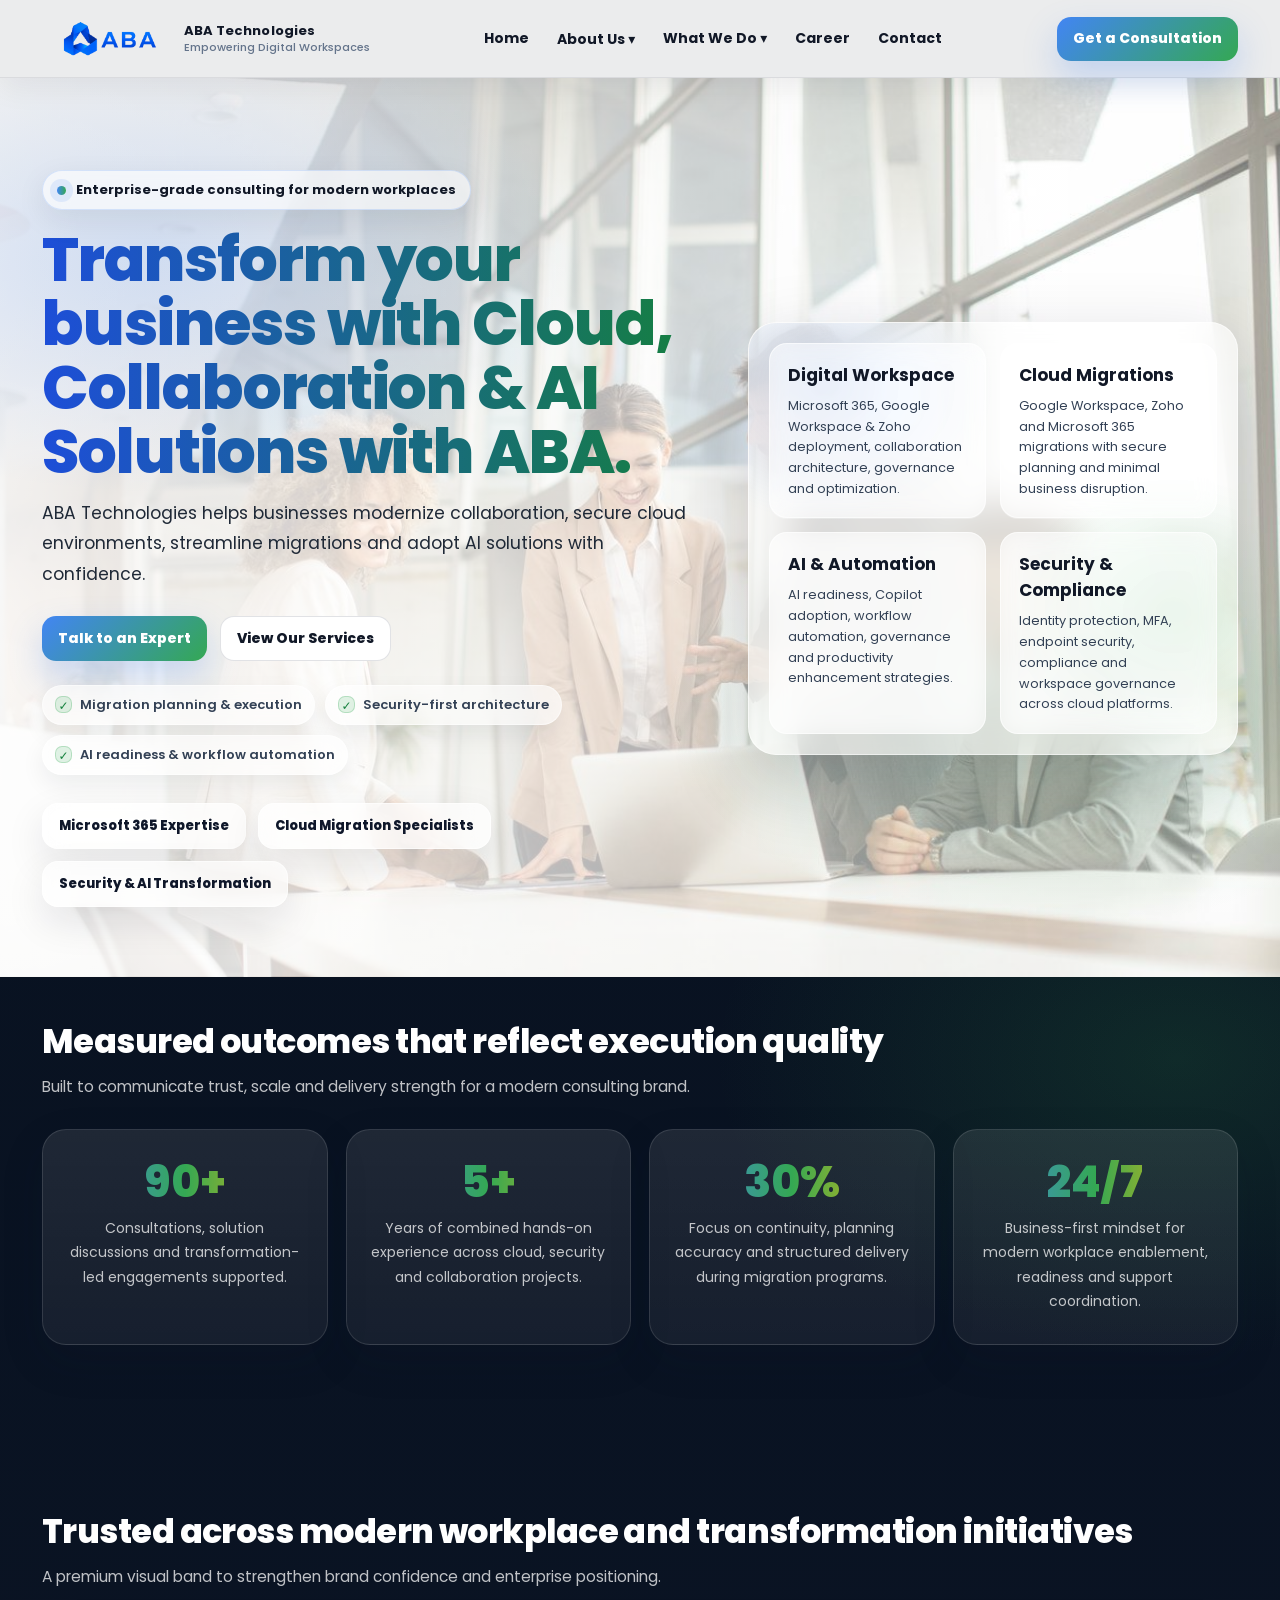
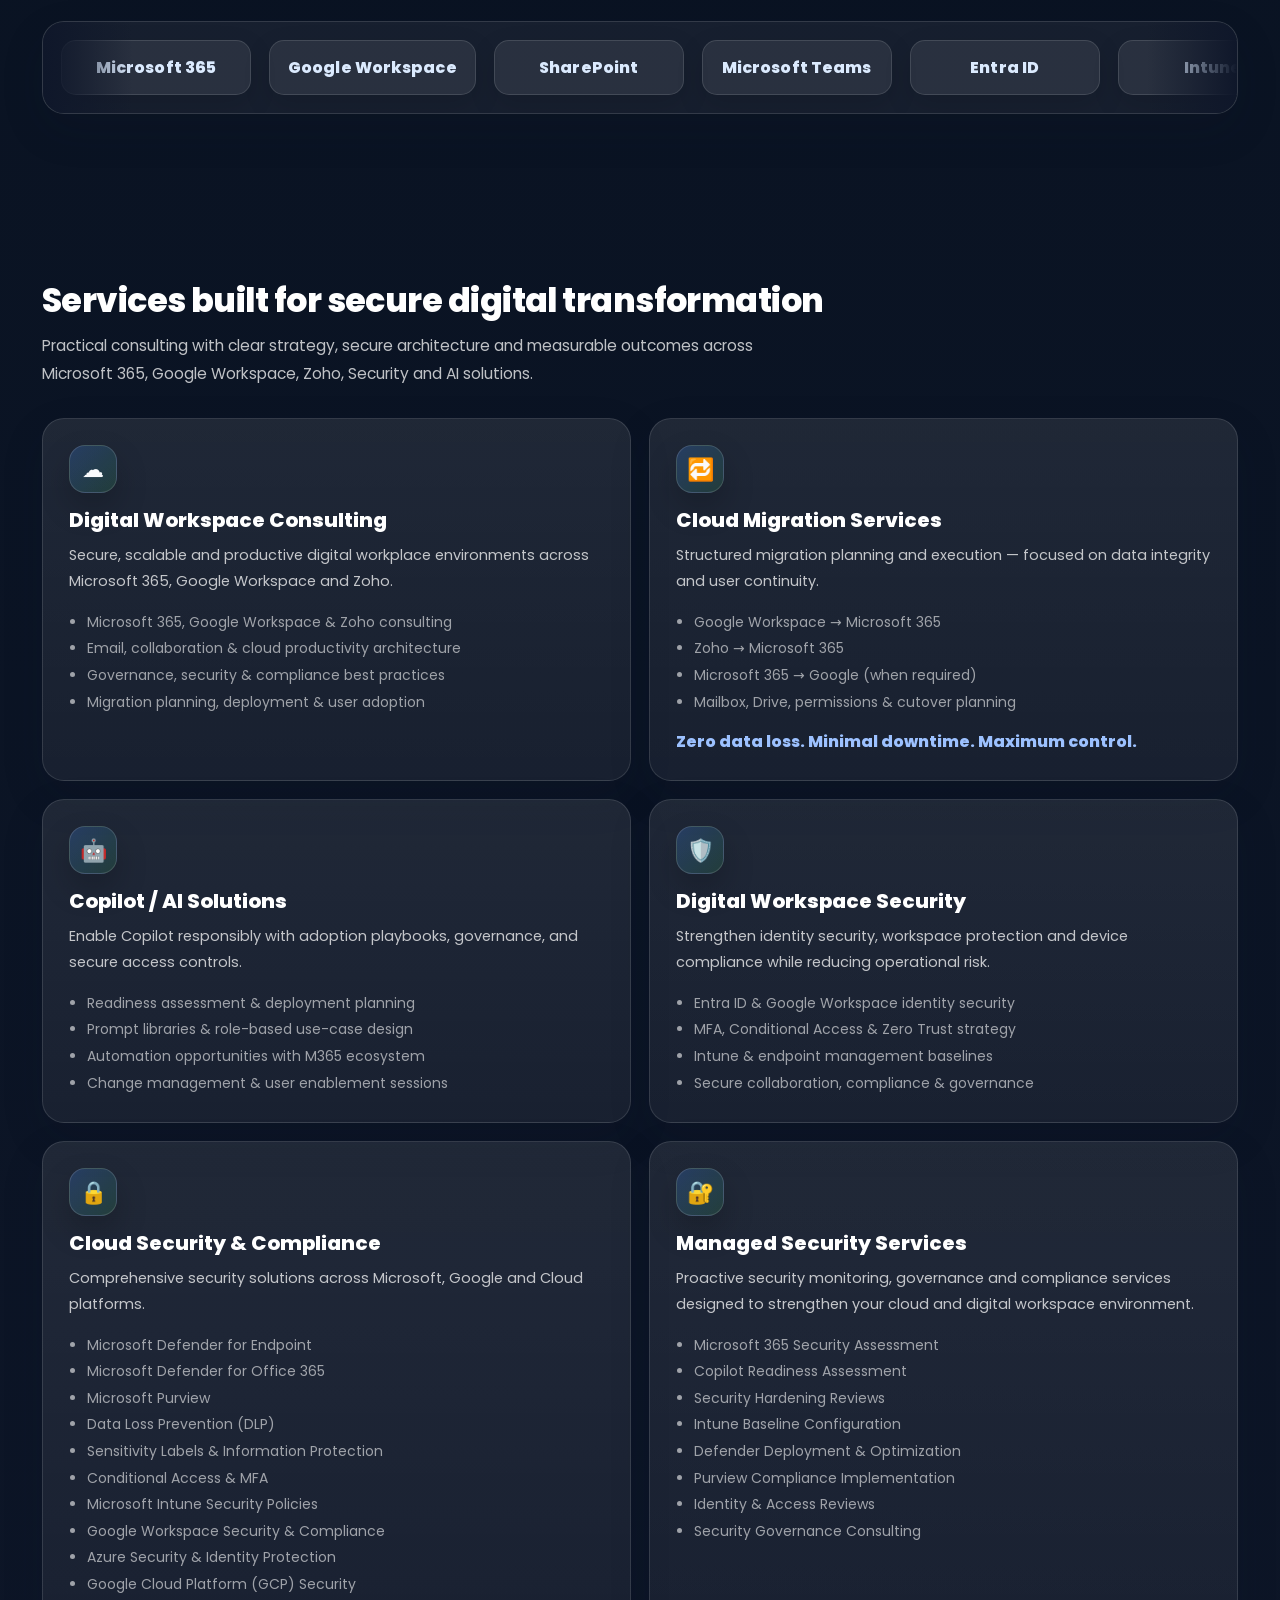
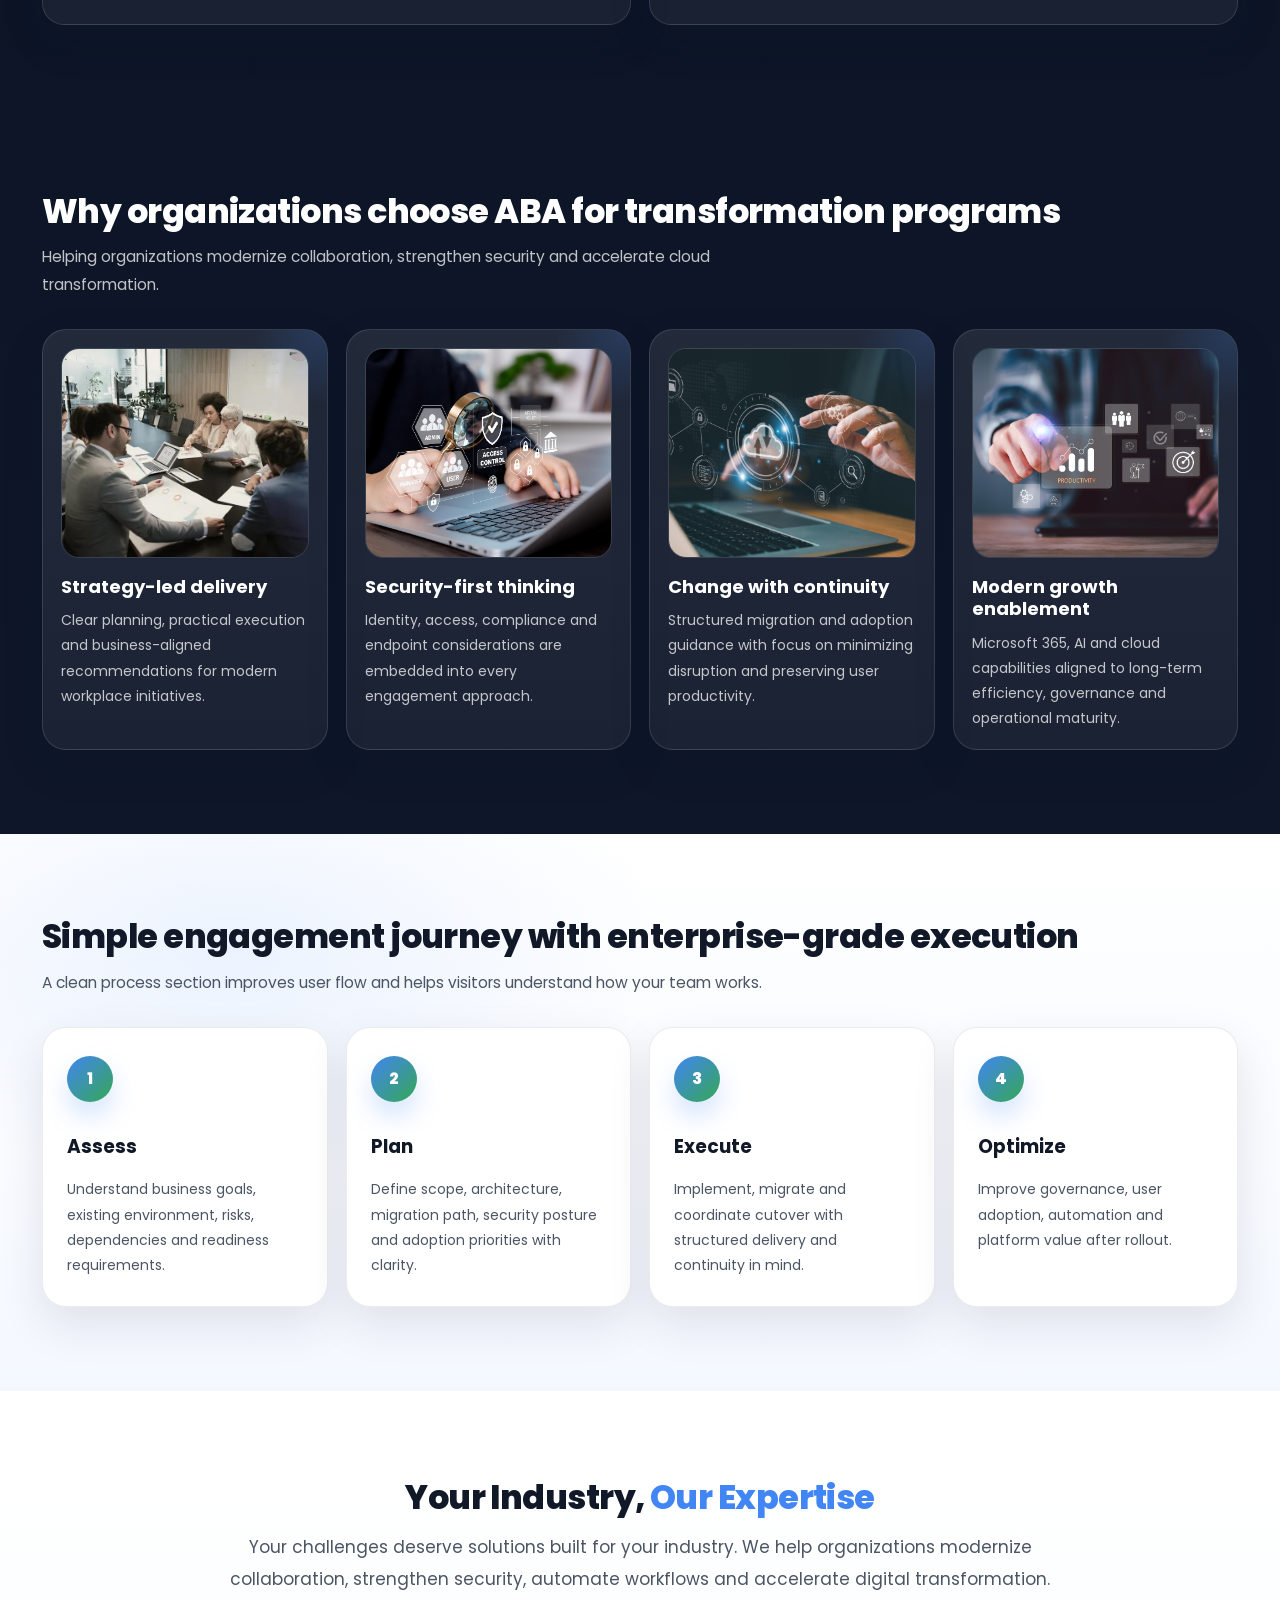
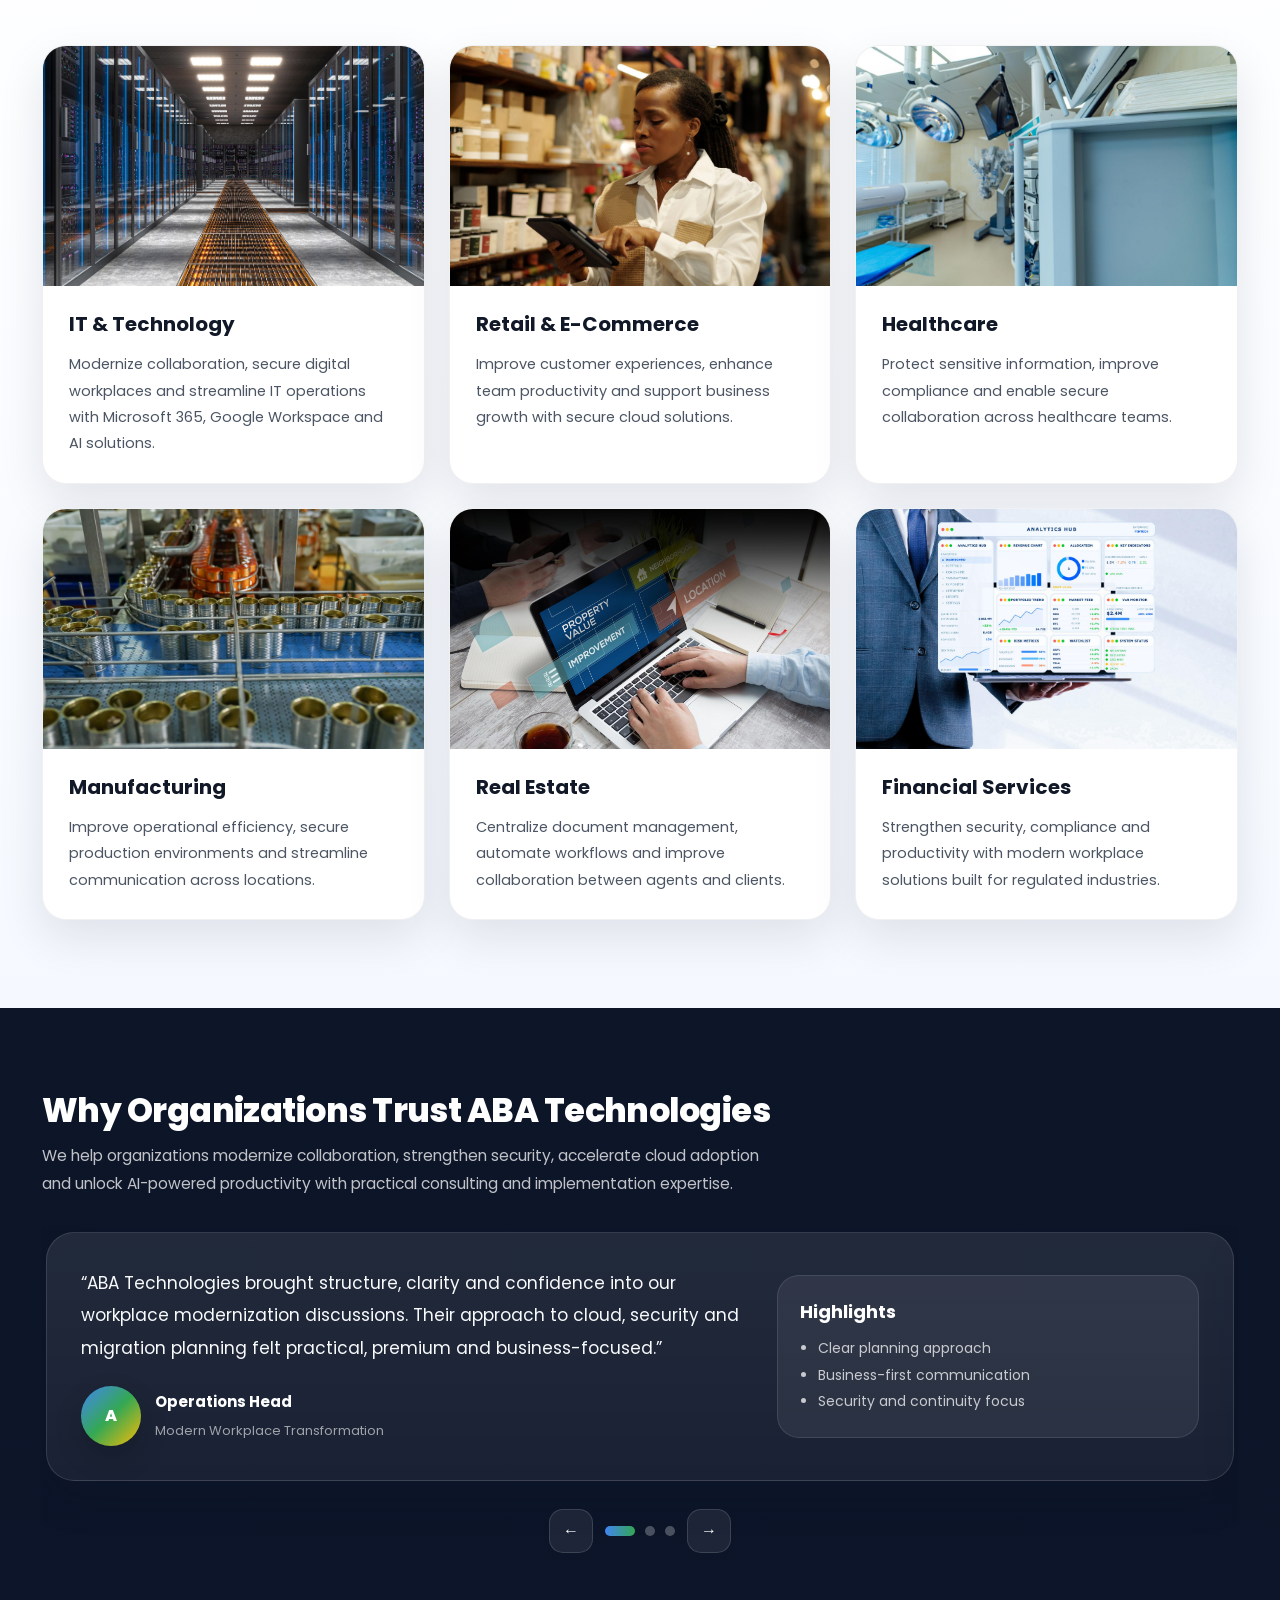
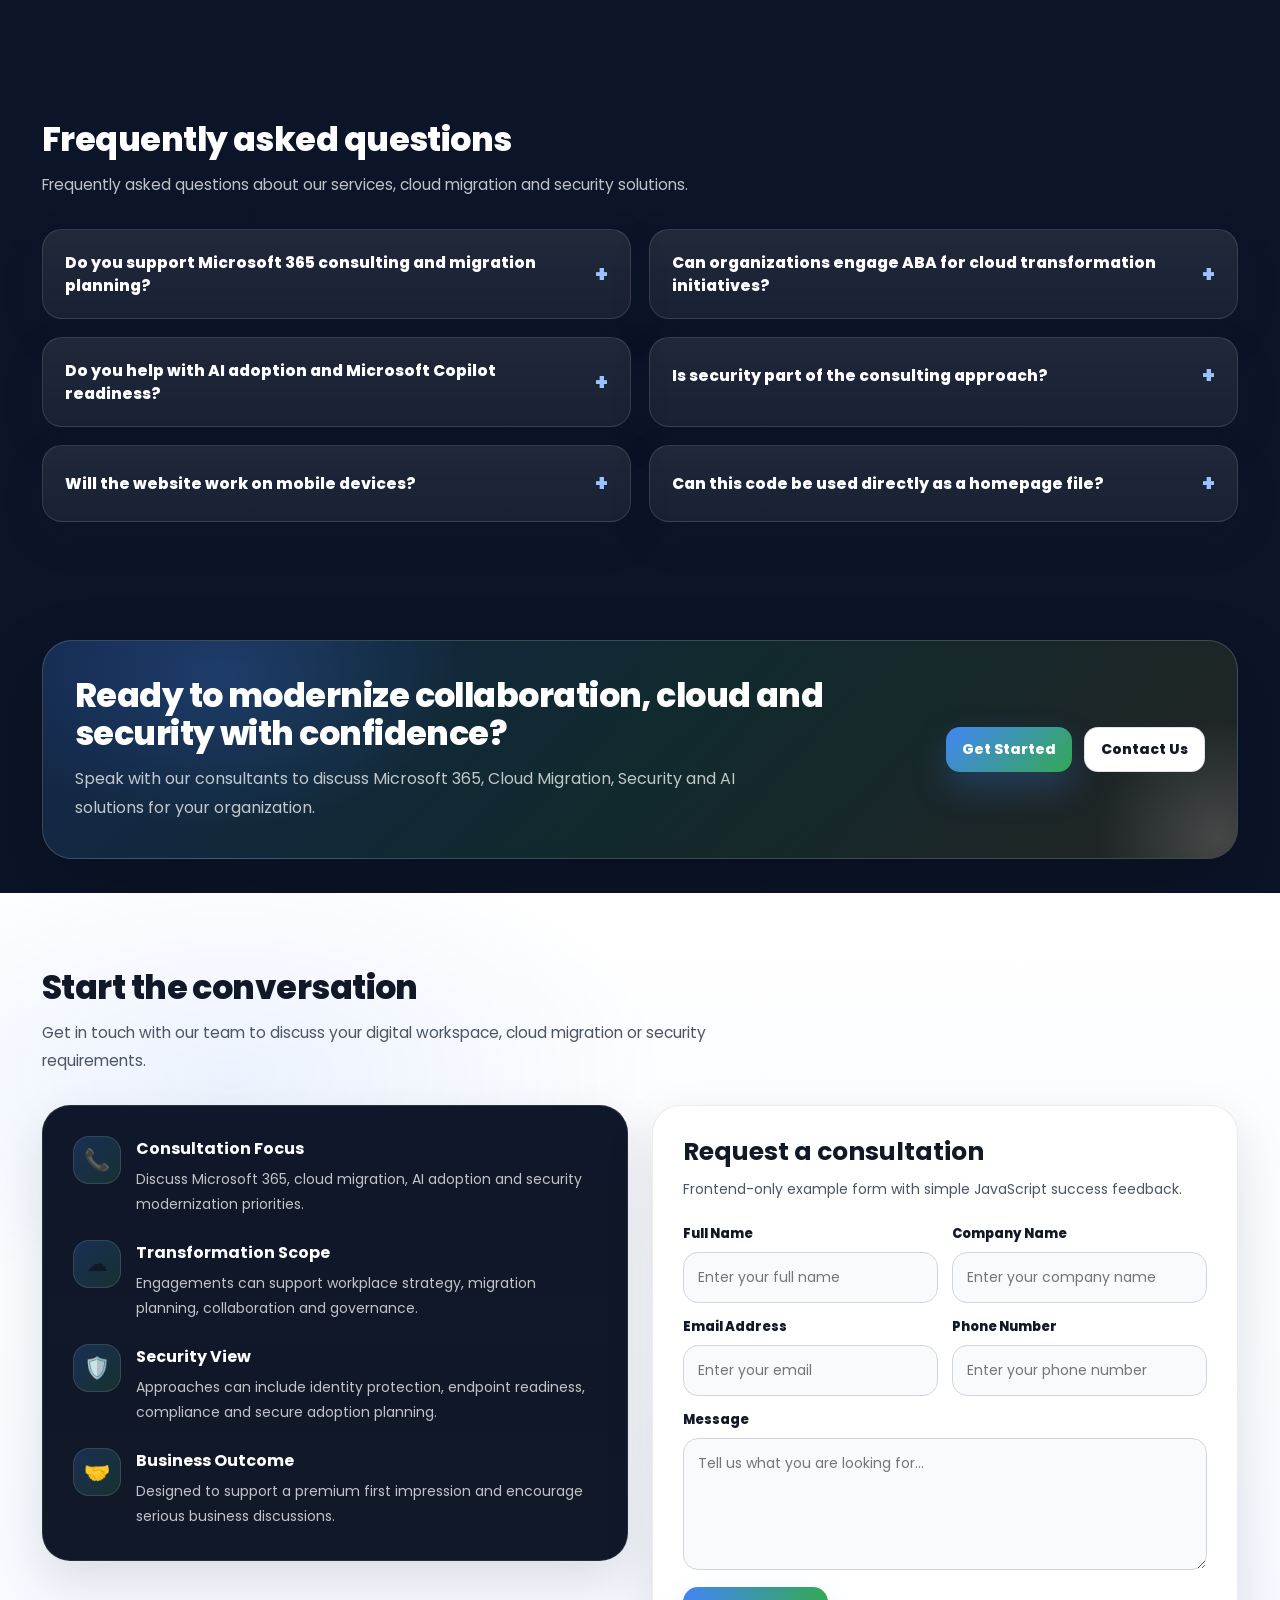
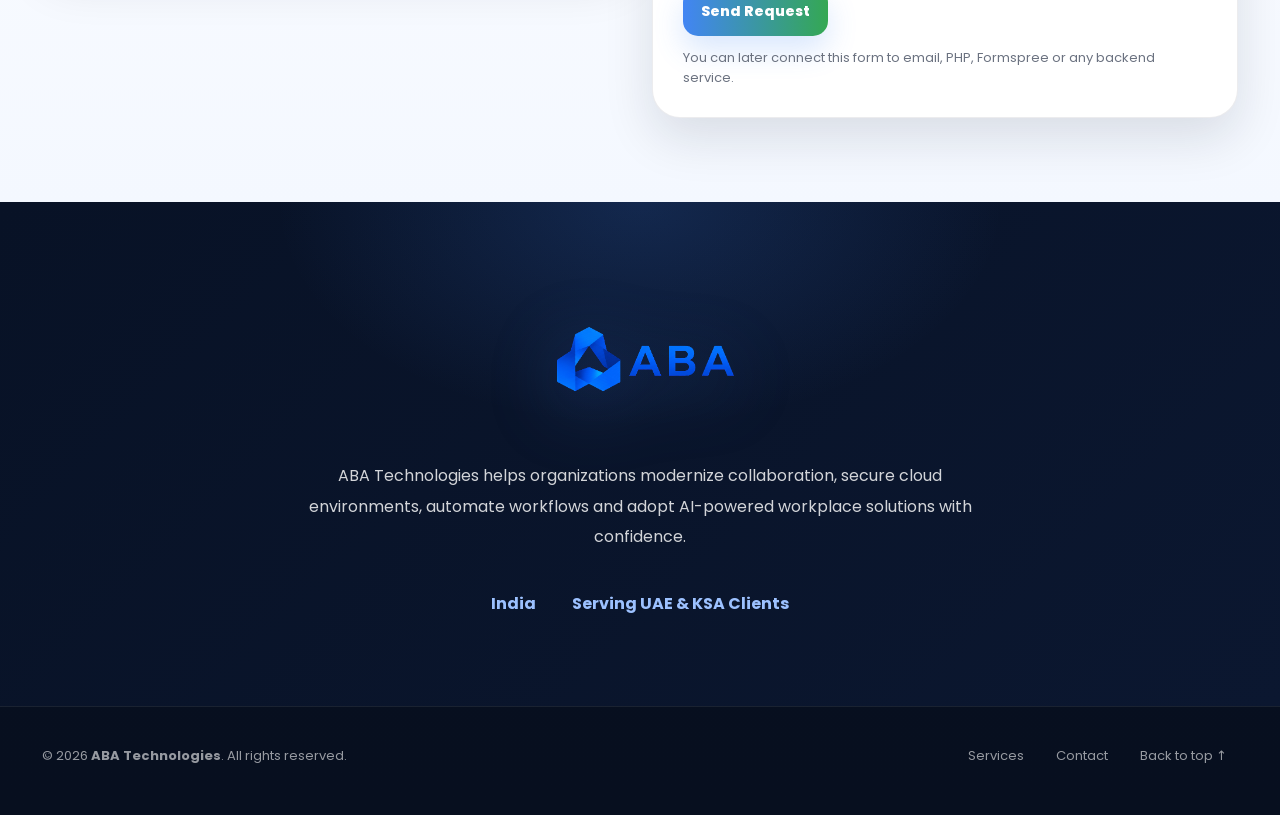
==== commit 2581b076: "Update index.html" ====
--- a/index.html
+++ b/index.html
@@ -1,3639 +1,2622 @@
-<!DOCTYPE html>
-<html lang="en">
-<head>
-  <!-- Google tag (gtag.js) -->
-<script async src="https://www.googletagmanager.com/gtag/js?id=G-93PCPDZCBR"></script>
-<script>
-  window.dataLayer = window.dataLayer || [];
-  function gtag(){dataLayer.push(arguments);}
-  gtag('js', new Date());
-
-  gtag('config', 'G-93PCPDZCBR');
-</script>
-  <meta charset="utf-8" />
-  <meta name="viewport" content="width=device-width, initial-scale=1" />
-
-  <title>ABA Technologies | Empowering the Future Through Technology</title>
-  <meta name="description" content="ABA Technologies delivers Microsoft 365, Google Workspace, cloud migration, cybersecurity, Copilot AI and application development consulting worldwide." />
-  <meta name="author" content="ABA Technologies" />
-  <meta name="theme-color" content="#071B3A" />
-  <meta name="robots" content="index, follow, max-image-preview:large, max-snippet:-1, max-video-preview:-1" />
-
-  <!-- Canonical -->
-  <link rel="canonical" href="https://abatech.co.in/" />
-
-  <!-- Favicon -->
-  <link rel="icon" type="image/png" href="favicon.png" />
-  <link rel="apple-touch-icon" href="apple-touch-icon.png" />
-
-  <!-- Open Graph -->
-  <meta property="og:locale" content="en_IN" />
-  <meta property="og:type" content="website" />
-  <meta property="og:site_name" content="ABA Technologies" />
-  <meta property="og:title" content="ABA Technologies | Microsoft 365, Cloud &amp; Security Consulting" />
-  <meta property="og:description" content="Microsoft 365, Google Workspace, cloud migration, cybersecurity, Copilot AI and application development consulting for modern businesses." />
-  <meta property="og:url" content="https://abatech.co.in/" />
-  <meta property="og:image" content="https://abatech.co.in/logo.png" />
-  <meta property="og:image:type" content="image/png" />
-  <meta property="og:image:alt" content="ABA Technologies cloud and cybersecurity consulting" />
-
-  <!-- X / Twitter -->
-  <meta name="twitter:card" content="summary" />
-  <meta name="twitter:title" content="ABA Technologies | Microsoft 365, Cloud &amp; Security Consulting" />
-  <meta name="twitter:description" content="Cloud, digital workspace, cybersecurity, Copilot AI and application development consulting for modern businesses." />
-  <meta name="twitter:image" content="https://abatech.co.in/logo.png" />
-  <meta name="twitter:image:alt" content="ABA Technologies logo" />
-
-
-  <!-- Fonts -->
-  <link rel="preconnect" href="https://fonts.googleapis.com" />
-  <link rel="preconnect" href="https://fonts.gstatic.com" crossorigin />
-  <link href="https://fonts.googleapis.com/css2?family=Poppins:wght@300;400;500;600;700;800&display=swap" rel="stylesheet" />
-
-  <style>
-    /* =====================================================
-       MODERN UI/UX REFRESH
-       Improvements made:
-       - More consistent spacing and section rhythm
-       - Better responsive design for mobile/tablet/desktop
-       - Modern SaaS-style colors, glass effects and cards
-       - Cleaner navigation, hover states and visual hierarchy
-       - Fixed broken Why section layout without changing text
-       - Improved typography, shadows, radius and CTA areas
-       ===================================================== */
-
-    :root{
-      --bg:#07111f;
-      --bg2:#0f172a;
-      --surface:rgba(255,255,255,0.065);
-      --surface-strong:rgba(255,255,255,0.10);
-      --surface-light:#ffffff;
-      --stroke:rgba(255,255,255,0.12);
-      --text:#f8fafc;
-      --text-dark:#0f172a;
-      --muted:rgba(255,255,255,0.74);
-      --muted2:rgba(255,255,255,0.58);
-      --muted-dark:#4b5563;
-      --blue:#4285F4;
-      --green:#34A853;
-      --yellow:#FBBC05;
-      --danger:#ef4444;
-      --shadow:0 24px 70px rgba(0,0,0,0.32);
-      --shadow-soft:0 16px 44px rgba(15,23,42,0.12);
-      --radius:18px;
-      --radius-lg:28px;
-      --max:1240px;
-      --navH:78px;
-    }
-
-    *{
-      box-sizing:border-box;
-    }
-
-    html{
-      scroll-behavior:smooth;
-    }
-
-    body{
-      margin:0;
-      font-family:'Poppins',system-ui,-apple-system,Segoe UI,Roboto,Arial,sans-serif;
-      color:var(--text);
-      background:
-        radial-gradient(900px 520px at 5% 5%, rgba(66,133,244,0.18), transparent 60%),
-        radial-gradient(800px 520px at 92% 12%, rgba(52,168,83,0.16), transparent 58%),
-        linear-gradient(180deg,#07111f 0%,#0f172a 52%,#081226 100%);
-      overflow-x:hidden;
-    }
-
-    a{
-      color:inherit;
-      text-decoration:none;
-    }
-
-    img{
-      max-width:100%;
-      display:block;
-    }
-
-    .container{
-      width:100%;
-      max-width:var(--max);
-      margin:0 auto;
-      padding:0 22px;
-    }
-
-    .skip-link{
-      position:absolute;
-      left:-999px;
-      top:10px;
-      background:#111827;
-      color:#fff;
-      padding:10px 14px;
-      border-radius:10px;
-      z-index:2000;
-    }
-
-    .skip-link:focus{
-      left:10px;
-    }
-
-    /* ================= NAV ================= */
-
-    nav{
-      position:fixed;
-      top:0;
-      left:0;
-      right:0;
-      height:var(--navH);
-      z-index:1000;
-      background:rgba(255,255,255,0.92);
-      border-bottom:1px solid rgba(15,23,42,0.08);
-      backdrop-filter:blur(18px);
-      -webkit-backdrop-filter:blur(18px);
-      box-shadow:0 10px 30px rgba(15,23,42,0.06);
-    }
-
-    .nav-inner{
-      height:100%;
-      display:flex;
-      align-items:center;
-      justify-content:space-between;
-      gap:18px;
-    }
-
-    .brand{
-      display:flex;
-      align-items:center;
-      gap:12px;
-      min-width:210px;
-    }
-
-  .brand img{
-      height:52px;
-      width:auto;
-  }
-
-    .brand .name{
-      display:flex;
-      flex-direction:column;
-      line-height:1.08;
-    }
-
-    .brand .name strong{
-      font-size:13px;
-      letter-spacing:.1px;
-      color:#111827;
-    }
-
-    .brand .name span{
-      margin-top:4px;
-      font-size:11px;
-      color:#64748b;
-      font-weight:500;
-    }
-
-    .nav-links{
-      display:flex;
-      align-items:center;
-      justify-content:center;
-      gap:4px;
-      flex:1;
-    }
-
-    .nav-links a,
-    .nav-links button{
-      color:#111827;
-      font-weight:650;
-      font-size:14px;
-      padding:10px 12px;
-      border-radius:12px;
-      border:0;
-      background:transparent;
-      cursor:pointer;
-      transition:background .2s ease, color .2s ease, transform .2s ease;
-      font-family:inherit;
-      white-space:nowrap;
-    }
-
-    .nav-links a:hover,
-    .nav-links button:hover{
-      background:#f1f5f9;
-      color:#2563eb;
-    }
-
-    .nav-right{
-      display:flex;
-      align-items:center;
-      gap:10px;
-    }
-
-    .btn{
-      display:inline-flex;
-      align-items:center;
-      justify-content:center;
-      border-radius:14px;
-      padding:11px 16px;
-      font-size:14px;
-      font-weight:750;
-      border:1px solid rgba(15,23,42,0.12);
-      background:#ffffff;
-      color:#111827;
-      transition:transform .22s ease, box-shadow .22s ease, background .22s ease, border-color .22s ease;
-      user-select:none;
-      cursor:pointer;
-      min-height:44px;
-    }
-
-    .btn:hover{
-      transform:translateY(-2px);
-      box-shadow:0 14px 30px rgba(15,23,42,0.12);
-      border-color:rgba(66,133,244,0.25);
-    }
-
-    .btn.primary{
-      border:0;
-      background:linear-gradient(135deg,#4285F4 0%,#34A853 100%);
-      color:#ffffff;
-      box-shadow:0 16px 34px rgba(66,133,244,0.25);
-    }
-
-    .btn.primary:hover{
-      filter:brightness(1.04);
-      box-shadow:0 18px 42px rgba(52,168,83,0.25);
-    }
-
-    .menu-btn{
-      display:none;
-      width:44px;
-      height:44px;
-      border-radius:14px;
-      border:1px solid rgba(15,23,42,0.10);
-      background:#fff;
-      color:#111827;
-      font-size:20px;
-      cursor:pointer;
-      transition:.2s ease;
-    }
-
-    .menu-btn:hover{
-      background:#f8fafc;
-    }
-
-    /* Dropdown */
-    .dropdown{
-      position:relative;
-    }
-
-    .dropdown-menu{
-      position:absolute;
-      top:calc(100% + 14px);
-      left:0;
-      min-width:240px;
-      background:#fff;
-      border-radius:18px;
-      padding:10px;
-      border:1px solid rgba(15,23,42,0.08);
-      box-shadow:0 24px 60px rgba(15,23,42,0.14);
-      opacity:0;
-      visibility:hidden;
-      transform:translateY(10px);
-      transition:.22s ease;
-    }
-
-    .dropdown:hover .dropdown-menu,
-    .dropdown.open .dropdown-menu,
-    .dropdown:focus-within .dropdown-menu{
-      opacity:1;
-      visibility:visible;
-      transform:translateY(0);
-    }
-
-    .dropdown-menu a{
-      display:block;
-      padding:11px 12px;
-      border-radius:12px;
-      color:#111827;
-      font-weight:650;
-    }
-
-    .dropdown-menu a:hover{
-      background:#f1f5f9;
-      color:#2563eb;
-    }
-
-    .mega-menu{
-    width:min(1450px,calc(100vw - 60px));
-    display:grid;
-    grid-template-columns:260px repeat(4,1fr);
-    gap:30px;
-    padding:40px;
-    left:50%;
-    transform:translate(-50%,10px);
-    border-radius:28px;
-}
-
-    .dropdown:hover .mega-menu,
-    .dropdown.open .mega-menu,
-    .dropdown:focus-within .mega-menu{
-      transform:translate(-50%,0);
-    }
-
-    .mega-column h4{
-      color:#2563eb;
-      margin:0 0 12px;
-      font-size:16px;
-    }
-
-    .mega-column a{
-      padding:9px 0;
-      color:#334155;
-    }
-.mega-side{
-    background:#f8fbff;
-    border-radius:20px;
-    padding:25px;
-}
-
-.mega-side h3{
-    color:#2563eb;
-    font-size:28px;
-    line-height:1.3;
-    margin:0 0 20px;
-}
-
-.mega-side p{
-    color:#555;
-    line-height:1.8;
-    font-size:15px;
-    margin-bottom:25px;
-}
-
-.mega-btn{
-    display:inline-block;
-    background:#2563eb;
-    color:#fff;
-    padding:12px 24px;
-    border-radius:10px;
-    font-weight:600;
-    text-decoration:none;
-    transition:.3s;
-}
-
-.mega-btn:hover{
-    background:#1d4ed8;
-}
-    /* Mobile panel */
-    .menu-panel{
-      position:fixed;
-      top:var(--navH);
-      left:0;
-      right:0;
-      background:#fff;
-      border-bottom:1px solid rgba(15,23,42,0.08);
-      box-shadow:0 24px 60px rgba(15,23,42,0.14);
-      z-index:999;
-      display:none;
-    }
-
-    .menu-panel.open{
-      display:block;
-    }
-
-    .menu-panel .container{
-      padding:14px 22px 20px;
-      display:flex;
-      flex-direction:column;
-      gap:4px;
-    }
-
-    .menu-panel a{
-      padding:16px 0;
-      border-bottom:1px solid #e5e7eb;
-      color:#111827;
-      font-weight:750;
-      font-size:18px;
-    }
-
-    main{
-      padding-top:var(--navH);
-    }
-
-    section[id]{
-      scroll-margin-top:calc(var(--navH) + 20px);
-    }
-
-    /* ================= HERO ================= */
-
-    header.hero{
-      position:relative;
-      min-height:calc(100vh - var(--navH));
-      display:flex;
-      align-items:center;
-      padding:92px 0 70px;
-      overflow:hidden;
-      isolation:isolate;
-    }
-
-    .hero::before{
-      content:"";
-      position:absolute;
-      inset:0;
-      background:
-        linear-gradient(90deg, rgba(255,255,255,0.92), rgba(255,255,255,0.70), rgba(255,255,255,0.40)),
-        url('hero-bg.jpg');
-      background-size:cover;
-      background-position:center;
-      z-index:-2;
-    }
-
-    .hero::after{
-      content:"";
-      position:absolute;
-      inset:0;
-      background:
-        radial-gradient(700px 380px at 12% 20%, rgba(66,133,244,0.20), transparent 62%),
-        radial-gradient(620px 360px at 82% 70%, rgba(52,168,83,0.18), transparent 62%);
-      z-index:-1;
-    }
-
-    .hero-grid{
-      display:grid;
-      grid-template-columns:minmax(0,1.15fr) minmax(330px,.85fr);
-      gap:44px;
-      align-items:center;
-    }
-
-    .eyebrow{
-      display:inline-flex;
-      gap:10px;
-      align-items:center;
-      padding:9px 14px;
-      border-radius:999px;
-      border:1px solid rgba(66,133,244,0.18);
-      background:rgba(255,255,255,0.64);
-      color:#111827;
-      font-size:13px;
-      font-weight:650;
-      width:fit-content;
-      backdrop-filter:blur(12px);
-      box-shadow:0 10px 30px rgba(15,23,42,0.08);
-    }
-
-    .dot{
-      width:9px;
-      height:9px;
-      border-radius:999px;
-      background:linear-gradient(90deg,var(--blue),var(--green));
-      box-shadow:0 0 0 7px rgba(66,133,244,0.12);
-    }
-
-    h1{
-      margin:18px 0 14px;
-      font-size:clamp(36px,4.8vw,64px);
-      line-height:1.04;
-      letter-spacing:-1.05px;
-      font-weight:800;
-      background:linear-gradient(90deg,#1d4ed8,#15803d);
-      -webkit-background-clip:text;
-      background-clip:text;
-      color:transparent;
-    }
-
-    .hero p{
-      margin:0;
-      color:#1f2937;
-      font-size:clamp(15px,1.35vw,18px);
-      line-height:1.78;
-      max-width:66ch;
-    }
-
-    .hero-actions{
-      display:flex;
-      flex-wrap:wrap;
-      gap:13px;
-      margin-top:26px;
-    }
-
-    .trustbar{
-      margin-top:24px;
-      display:flex;
-      flex-wrap:wrap;
-      gap:10px;
-      color:#334155;
-      font-size:13px;
-      align-items:center;
-    }
-
-    .pill{
-      display:inline-flex;
-      align-items:center;
-      gap:8px;
-      padding:9px 12px;
-      border-radius:999px;
-      background:rgba(255,255,255,0.60);
-      border:1px solid rgba(255,255,255,0.48);
-      backdrop-filter:blur(12px);
-      box-shadow:0 10px 24px rgba(15,23,42,0.07);
-      font-weight:600;
-    }
-
-    .check{
-      width:17px;
-      height:17px;
-      border-radius:7px;
-      display:inline-grid;
-      place-items:center;
-      background:rgba(52,168,83,0.15);
-      border:1px solid rgba(52,168,83,0.25);
-      color:#15803d;
-      font-size:12px;
-      font-weight:800;
-    }
-
-    .hero-floating-badges{
-      display:flex;
-      flex-wrap:wrap;
-      gap:12px;
-      margin-top:28px;
-    }
-
-    .floating-badge{
-      padding:12px 16px;
-      border-radius:16px;
-      background:rgba(255,255,255,0.68);
-      color:#0f172a;
-      border:1px solid rgba(255,255,255,0.55);
-      box-shadow:0 15px 38px rgba(15,23,42,.10);
-      backdrop-filter:blur(12px);
-      font-size:13px;
-      font-weight:750;
-      animation:floatY 4s ease-in-out infinite;
-    }
-
-    .floating-badge:nth-child(2){
-      animation-delay:.6s;
-    }
-
-    .floating-badge:nth-child(3){
-      animation-delay:1.2s;
-    }
-
-    @keyframes floatY{
-      0%,100%{transform:translateY(0);}
-      50%{transform:translateY(-7px);}
-    }
-
-    .hero-card{
-      border-radius:var(--radius-lg);
-      background:rgba(255,255,255,0.58);
-      border:1px solid rgba(255,255,255,0.55);
-      box-shadow:0 28px 80px rgba(15,23,42,0.18);
-      padding:20px;
-      position:relative;
-      overflow:hidden;
-      backdrop-filter:blur(18px);
-    }
-
-    .hero-card::before{
-      content:"";
-      position:absolute;
-      inset:-90px -90px;
-      background:
-        radial-gradient(270px 220px at 25% 25%, rgba(66,133,244,0.14), transparent 62%),
-        radial-gradient(270px 220px at 77% 62%, rgba(52,168,83,0.14), transparent 62%);
-      pointer-events:none;
-    }
-
-    .stat-grid{
-      display:grid;
-      grid-template-columns:1fr 1fr;
-      gap:14px;
-      position:relative;
-    }
-
-    .stat{
-      border-radius:18px;
-      padding:18px;
-      border:1px solid rgba(255,255,255,0.62);
-      background:rgba(255,255,255,0.52);
-      backdrop-filter:blur(10px);
-      min-height:148px;
-      transition:.22s ease;
-    }
-
-    .stat:hover{
-      transform:translateY(-3px);
-      background:rgba(255,255,255,0.72);
-    }
-
-    .stat strong{
-      display:block;
-      font-size:17px;
-      margin-bottom:8px;
-      color:#111827;
-    }
-
-    .stat span{
-      color:#334155;
-      font-size:12.8px;
-      line-height:1.62;
-      display:block;
-    }
-
-    /* ================= GLOBAL SECTIONS ================= */
-
-    section{
-      padding:84px 0;
-      position:relative;
-    }
-
-    .section-title{
-      display:flex;
-      align-items:flex-end;
-      justify-content:space-between;
-      gap:18px;
-      margin-bottom:20px;
-    }
-
-    h2{
-      margin:0;
-      font-size:clamp(26px,2.6vw,38px);
-      letter-spacing:-0.55px;
-      line-height:1.15;
-      font-weight:800;
-      color:#ffffff;
-    }
-
-    h3{
-      line-height:1.25;
-    }
-
-    .subhead{
-      margin:12px 0 0;
-      color:var(--muted);
-      line-height:1.8;
-      max-width:80ch;
-      font-size:15.5px;
-    }
-
-    /* ================= CARDS ================= */
-
-    .grid{
-      display:grid;
-      grid-template-columns:repeat(12,1fr);
-      gap:18px;
-      margin-top:30px;
-    }
-
-    .card{
-      grid-column:span 6;
-      background:linear-gradient(180deg,rgba(255,255,255,0.085),rgba(255,255,255,0.055));
-      border:1px solid var(--stroke);
-      border-radius:22px;
-      padding:26px;
-      box-shadow:var(--shadow-soft);
-      transition:transform .25s ease, background .25s ease, border-color .25s ease;
-      min-height:238px;
-    }
-
-    .card:hover{
-      transform:translateY(-5px);
-      background:rgba(255,255,255,0.105);
-      border-color:rgba(66,133,244,0.25);
-    }
-
-    .services-grid{
-      display:grid;
-      grid-template-columns:repeat(3,minmax(0,1fr));
-      gap:20px;
-      margin-top:34px;
-    }
-
-    .service-card-link{
-      position:relative;
-      display:flex;
-      flex-direction:column;
-      min-height:100%;
-      padding:26px;
-      overflow:hidden;
-      border-radius:24px;
-      color:inherit;
-      background:
-        radial-gradient(280px 180px at 100% 0%,rgba(66,133,244,.15),transparent 68%),
-        linear-gradient(180deg,rgba(255,255,255,.095),rgba(255,255,255,.05));
-      border:1px solid rgba(255,255,255,.12);
-      box-shadow:0 18px 48px rgba(0,0,0,.18);
-      transition:transform .28s ease,border-color .28s ease,background .28s ease,box-shadow .28s ease;
-      isolation:isolate;
-    }
-
-    .service-card-link::before{
-      content:"";
-      position:absolute;
-      inset:0 auto 0 0;
-      width:3px;
-      background:linear-gradient(180deg,#4285F4,#34A853);
-      opacity:.75;
-      transition:width .28s ease,opacity .28s ease;
-    }
-
-    .service-card-link:hover{
-      transform:translateY(-7px);
-      border-color:rgba(118,164,255,.36);
-      background:
-        radial-gradient(320px 210px at 100% 0%,rgba(66,133,244,.21),transparent 68%),
-        linear-gradient(180deg,rgba(255,255,255,.12),rgba(255,255,255,.065));
-      box-shadow:0 28px 70px rgba(0,0,0,.25);
-    }
-
-    .service-card-link:hover::before{width:5px;opacity:1;}
-
-    .service-card-top{
-      display:flex;
-      align-items:flex-start;
-      justify-content:space-between;
-      gap:18px;
-      margin-bottom:20px;
-    }
-
-    .service-icon{
-      width:54px;
-      height:54px;
-      flex:0 0 54px;
-      display:grid;
-      place-items:center;
-      border-radius:17px;
-      color:#dbeafe;
-      background:linear-gradient(145deg,rgba(66,133,244,.24),rgba(52,168,83,.14));
-      border:1px solid rgba(255,255,255,.16);
-      box-shadow:0 16px 34px rgba(0,0,0,.2);
-    }
-
-    .service-icon svg{width:27px;height:27px;stroke:currentColor;}
-
-    .service-number{
-      color:rgba(255,255,255,.34);
-      font-size:12px;
-      font-weight:800;
-      letter-spacing:.12em;
-    }
-
-    .service-card-link h3{
-      margin:0 0 11px;
-      color:#fff;
-      font-size:20px;
-      line-height:1.35;
-    }
-
-    .service-card-link p{
-      margin:0;
-      color:rgba(255,255,255,.7);
-      font-size:14px;
-      line-height:1.78;
-    }
-
-    .service-tags{
-      display:flex;
-      flex-wrap:wrap;
-      gap:8px;
-      margin-top:20px;
-    }
-
-    .service-tags span{
-      padding:7px 10px;
-      border-radius:999px;
-      color:#cfe1ff;
-      background:rgba(66,133,244,.10);
-      border:1px solid rgba(126,171,255,.14);
-      font-size:11.5px;
-      font-weight:650;
-    }
-
-    .service-card-footer{
-      display:flex;
-      align-items:center;
-      justify-content:space-between;
-      gap:14px;
-      margin-top:auto;
-      padding-top:24px;
-      color:#a9c8ff;
-      font-size:13px;
-      font-weight:800;
-    }
-
-    .service-arrow{
-      width:36px;
-      height:36px;
-      display:grid;
-      place-items:center;
-      border-radius:12px;
-      background:rgba(255,255,255,.08);
-      border:1px solid rgba(255,255,255,.11);
-      transition:transform .25s ease,background .25s ease;
-    }
-
-    .service-card-link:hover .service-arrow{
-      transform:translateX(4px);
-      background:rgba(66,133,244,.22);
-    }
-
-    .services-page-action{
-      display:flex;
-      justify-content:center;
-      margin-top:36px;
-    }
-
-    .services-page-action .btn{min-width:220px;}
-
-    @media (max-width:1050px){
-      .services-grid{grid-template-columns:repeat(2,minmax(0,1fr));}
-    }
-
-    @media (max-width:680px){
-      .services-grid{grid-template-columns:1fr;gap:16px;}
-      .service-card-link{padding:23px;}
-    }
-
-    /* ================= ACHIEVEMENTS ================= */
-
-    .achievements{
-      padding-top:46px;
-    }
-
-    .achievement-wrap{
-      display:grid;
-      grid-template-columns:repeat(4,1fr);
-      gap:18px;
-      margin-top:28px;
-    }
-
-    .achievement-card{
-      padding:30px 22px;
-      border-radius:24px;
-      background:linear-gradient(180deg,rgba(255,255,255,0.09),rgba(255,255,255,0.055));
-      border:1px solid rgba(255,255,255,0.12);
-      text-align:center;
-      box-shadow:var(--shadow-soft);
-      transition:transform .25s ease, background .25s ease;
-    }
-
-    .achievement-card:hover{
-      transform:translateY(-5px);
-      background:rgba(255,255,255,0.105);
-    }
-
-    .achievement-number{
-      font-size:clamp(30px,4vw,44px);
-      font-weight:800;
-      line-height:1;
-      margin-bottom:12px;
-      background:linear-gradient(90deg,#4285F4,#34A853,#FBBC05);
-      -webkit-background-clip:text;
-      background-clip:text;
-      color:transparent;
-    }
-
-    .achievement-label{
-      color:var(--muted);
-      font-size:14px;
-      line-height:1.75;
-    }
-
-    /* ================= TRUSTED STRIP ================= */
-
-    .trusted-strip{
-      margin-top:30px;
-      overflow:hidden;
-      border-radius:22px;
-      border:1px solid rgba(255,255,255,0.12);
-      background:rgba(255,255,255,0.055);
-      padding:18px 0;
-      position:relative;
-      box-shadow:var(--shadow-soft);
-    }
-
-    .trusted-strip::before,
-    .trusted-strip::after{
-      content:"";
-      position:absolute;
-      top:0;
-      bottom:0;
-      width:90px;
-      z-index:2;
-      pointer-events:none;
-    }
-
-    .trusted-strip::before{
-      left:0;
-      background:linear-gradient(90deg,#0f172a,transparent);
-    }
-
-    .trusted-strip::after{
-      right:0;
-      background:linear-gradient(270deg,#0f172a,transparent);
-    }
-
-    .trusted-track{
-      display:flex;
-      gap:18px;
-      width:max-content;
-      animation:marquee 30s linear infinite;
-      padding-left:18px;
-    }
-
-    .trusted-pill{
-      min-width:190px;
-      padding:14px 18px;
-      border-radius:15px;
-      background:rgba(255,255,255,0.08);
-      border:1px solid rgba(255,255,255,0.12);
-      color:#dbeafe;
-      font-weight:750;
-      text-align:center;
-      letter-spacing:.1px;
-      box-shadow:0 10px 28px rgba(0,0,0,0.12);
-    }
-
-    @keyframes marquee{
-      from{transform:translateX(0);}
-      to{transform:translateX(-50%);}
-    }
-
-    /* ================= WHY CHOOSE US ================= */
-
-    .why-grid{
-      display:grid;
-      grid-template-columns:repeat(4,1fr);
-      gap:18px;
-      margin-top:30px;
-    }
-
-    .why-card{
-      padding:18px;
-      border-radius:24px;
-      background:linear-gradient(180deg,rgba(255,255,255,0.09),rgba(255,255,255,0.055));
-      border:1px solid rgba(255,255,255,0.12);
-      box-shadow:var(--shadow-soft);
-      transition:.25s ease;
-      position:relative;
-      overflow:hidden;
-    }
-
-    .why-card::before{
-      content:"";
-      position:absolute;
-      top:-70px;
-      right:-70px;
-      width:150px;
-      height:150px;
-      background:radial-gradient(circle, rgba(66,133,244,0.18), transparent 65%);
-      pointer-events:none;
-    }
-
-    .why-card:hover{
-      transform:translateY(-6px);
-      background:rgba(255,255,255,0.105);
-    }
-
-    .why-image{
-      width:100%;
-      height:210px;
-      object-fit:cover;
-      border-radius:18px;
-      margin-bottom:18px;
-      border:1px solid rgba(255,255,255,0.12);
-    }
-
-    .why-card h3{
-      margin:0 0 10px;
-      font-size:18px;
-      color:white;
-    }
-
-    .why-card p{
-      margin:0;
-      color:var(--muted);
-      line-height:1.8;
-      font-size:14px;
-    }
-
-    /* ================= LIGHT SECTION ================= */
-
-    .section-light{
-      background:
-        radial-gradient(700px 380px at 18% 20%, rgba(66,133,244,0.09), transparent 62%),
-        linear-gradient(180deg,#ffffff,#f4f8ff);
-      color:#111827;
-    }
-
-    .section-light h2,
-    .section-light h3,
-    .section-light h4{
-      color:#111827;
-    }
-
-    .section-light .subhead{
-      color:#4b5563;
-    }
-
-    /* ================= PROCESS ================= */
-
-    .process-wrap{
-      display:grid;
-      grid-template-columns:repeat(4,1fr);
-      gap:18px;
-      margin-top:30px;
-    }
-
-    .process-card{
-      position:relative;
-      padding:28px 24px;
-      border-radius:24px;
-      background:#ffffff;
-      border:1px solid rgba(17,24,39,0.08);
-      box-shadow:0 18px 45px rgba(15,23,42,0.10);
-      transition:transform .25s ease, box-shadow .25s ease;
-    }
-
-    .process-card:hover{
-      transform:translateY(-5px);
-      box-shadow:0 24px 60px rgba(15,23,42,0.14);
-    }
-
-    .process-number{
-      display:inline-flex;
-      width:46px;
-      height:46px;
-      align-items:center;
-      justify-content:center;
-      border-radius:999px;
-      font-weight:800;
-      color:#ffffff;
-      background:linear-gradient(135deg,#4285F4,#34A853);
-      margin-bottom:15px;
-      box-shadow:0 14px 26px rgba(66,133,244,0.22);
-    }
-
-    .process-card p{
-      color:#4b5563;
-      line-height:1.8;
-      margin:0;
-      font-size:14px;
-    }
-
-    /* ================= INDUSTRY ================= */
-
-    .industry-section{
-      padding:88px 0;
-      background:linear-gradient(180deg,#ffffff,#f5f9ff);
-    }
-
-    .industry-section .container{
-      max-width:var(--max);
-    }
-
-    .industry-section .section-title{
-      color:#111827;
-      text-align:center;
-      display:block;
-      margin-bottom:15px;
-    }
-
-    .industry-section .section-subtitle{
-      text-align:center;
-      max-width:850px;
-      margin:0 auto 50px;
-      color:#4b5563;
-      font-size:17px;
-      line-height:1.85;
-    }
-
-    .industry-grid{
-      display:grid;
-      grid-template-columns:repeat(3,1fr);
-      gap:24px;
-    }
-
-    .industry-card{
-      background:#ffffff;
-      border-radius:24px;
-      overflow:hidden;
-      box-shadow:0 18px 45px rgba(15,23,42,.10);
-      border:1px solid rgba(15,23,42,0.06);
-      transition:transform .3s ease, box-shadow .3s ease;
-    }
-
-    .industry-card:hover{
-      transform:translateY(-8px);
-      box-shadow:0 28px 60px rgba(66,133,244,0.18);
-    }
-
-    .industry-card img{
-      width:100%;
-      height:240px;
-      object-fit:cover;
-    }
-
-    .industry-content{
-      padding:26px;
-    }
-
-    .industry-content h3{
-      color:#111827;
-      margin:0 0 14px;
-      font-size:20px;
-    }
-
-    .industry-content p{
-      color:#4b5563;
-      line-height:1.82;
-      margin:0;
-      font-size:14.5px;
-    }
-
-    /* ================= TESTIMONIALS ================= */
-
-    .testimonials{
-      position:relative;
-      overflow:hidden;
-    }
-
-    .testimonial-slider{
-      position:relative;
-      margin-top:30px;
-      overflow:hidden;
-    }
-
-    .testimonial-track{
-      display:flex;
-      transition:transform .6s ease;
-      will-change:transform;
-    }
-
-    .testimonial-slide{
-      min-width:100%;
-      padding:4px;
-    }
-
-    .testimonial-card{
-      background:linear-gradient(180deg,rgba(255,255,255,0.09),rgba(255,255,255,0.055));
-      border:1px solid rgba(255,255,255,0.12);
-      border-radius:28px;
-      padding:34px;
-      box-shadow:var(--shadow-soft);
-      display:grid;
-      grid-template-columns:1.35fr .85fr;
-      gap:26px;
-      align-items:center;
-    }
-
-    .testimonial-quote{
-      font-size:17px;
-      line-height:1.9;
-      color:var(--text);
-      margin:0 0 22px;
-    }
-
-    .testimonial-person{
-      display:flex;
-      align-items:center;
-      gap:14px;
-    }
-
-    .person-avatar{
-      width:60px;
-      height:60px;
-      border-radius:999px;
-      display:grid;
-      place-items:center;
-      font-weight:800;
-      color:#ffffff;
-      background:linear-gradient(135deg,#4285F4,#34A853,#FBBC05);
-      box-shadow:0 12px 28px rgba(0,0,0,0.18);
-    }
-
-    .person-meta strong{
-      display:block;
-      color:#fff;
-      font-size:15px;
-      margin-bottom:4px;
-    }
-
-    .person-meta span{
-      color:var(--muted2);
-      font-size:13px;
-    }
-
-    .testimonial-side{
-      border-radius:22px;
-      background:rgba(255,255,255,0.07);
-      border:1px solid rgba(255,255,255,0.10);
-      padding:22px;
-    }
-
-    .testimonial-side h4{
-      margin:0 0 10px;
-      color:#fff;
-      font-size:18px;
-    }
-
-    .testimonial-side ul{
-      margin:0;
-      padding-left:18px;
-      color:var(--muted);
-      line-height:1.9;
-      font-size:14px;
-    }
-
-    .testimonial-controls{
-      display:flex;
-      justify-content:center;
-      align-items:center;
-      gap:12px;
-      margin-top:24px;
-    }
-
-    .testimonial-btn{
-      width:44px;
-      height:44px;
-      border-radius:14px;
-      border:1px solid rgba(255,255,255,0.14);
-      background:rgba(255,255,255,0.07);
-      color:#fff;
-      cursor:pointer;
-      transition:.2s ease;
-      font-size:16px;
-    }
-
-    .testimonial-btn:hover{
-      transform:translateY(-2px);
-      background:rgba(255,255,255,0.12);
-    }
-
-    .testimonial-dots{
-      display:flex;
-      gap:10px;
-    }
-
-    .testimonial-dot{
-      width:10px;
-      height:10px;
-      border-radius:999px;
-      background:rgba(255,255,255,0.26);
-      border:none;
-      cursor:pointer;
-      padding:0;
-      transition:.2s ease;
-    }
-
-    .testimonial-dot.active{
-      width:30px;
-      background:linear-gradient(90deg,#4285F4,#34A853);
-    }
-
-    /* ================= FAQ ================= */
-
-    .faq-wrap{
-      display:grid;
-      grid-template-columns:1fr 1fr;
-      gap:18px;
-      margin-top:30px;
-    }
-
-    .faq-item{
-      background:linear-gradient(180deg,rgba(255,255,255,0.085),rgba(255,255,255,0.055));
-      border:1px solid rgba(255,255,255,0.12);
-      border-radius:20px;
-      overflow:hidden;
-      box-shadow:var(--shadow-soft);
-    }
-
-    .faq-question{
-      width:100%;
-      text-align:left;
-      background:transparent;
-      border:none;
-      color:#fff;
-      padding:21px 22px;
-      cursor:pointer;
-      font-family:inherit;
-      font-size:15.5px;
-      font-weight:750;
-      display:flex;
-      align-items:center;
-      justify-content:space-between;
-      gap:16px;
-    }
-
-    .faq-question span:last-child{
-      font-size:22px;
-      color:#9cc1ff;
-      transition:transform .25s ease;
-      flex:none;
-    }
-
-    .faq-item.active .faq-question span:last-child{
-      transform:rotate(45deg);
-    }
-
-    .faq-answer{
-      max-height:0;
-      overflow:hidden;
-      transition:max-height .35s ease;
-      padding:0 22px;
-    }
-
-    .faq-answer p{
-      margin:0;
-      padding:0 0 21px;
-      color:var(--muted);
-      line-height:1.9;
-      font-size:14px;
-    }
-
-    /* ================= CTA ================= */
-
-    .cta-banner{
-      padding-top:34px;
-      padding-bottom:34px;
-    }
-
-    .cta-panel{
-      position:relative;
-      overflow:hidden;
-      border-radius:30px;
-      padding:36px 32px;
-      background:
-        radial-gradient(340px 220px at 15% 15%, rgba(66,133,244,0.22), transparent 70%),
-        linear-gradient(135deg, rgba(66,133,244,0.18), rgba(52,168,83,0.15), rgba(251,188,5,0.10));
-      border:1px solid rgba(255,255,255,0.16);
-      box-shadow:0 24px 70px rgba(0,0,0,0.20);
-      display:flex;
-      justify-content:space-between;
-      align-items:center;
-      gap:24px;
-    }
-
-    .cta-panel::before{
-      content:"";
-      position:absolute;
-      inset:auto -100px -100px auto;
-      width:240px;
-      height:240px;
-      background:radial-gradient(circle, rgba(255,255,255,0.16), transparent 70%);
-    }
-
-    .cta-copy{
-      position:relative;
-    }
-
-    .cta-copy h2{
-      margin-bottom:10px;
-    }
-
-    .cta-copy p{
-      margin:0;
-      color:var(--muted);
-      line-height:1.82;
-      max-width:72ch;
-    }
-
-    .cta-actions{
-      position:relative;
-      display:flex;
-      gap:12px;
-      flex-wrap:wrap;
-      flex-shrink:0;
-    }
-
-    /* ================= CONTACT SECTION ================= */
-
-    .contact-upgrade{
-      padding-top:76px;
-    }
-
-    .contact-upgrade-wrap{
-      display:grid;
-      grid-template-columns:1fr 1fr;
-      gap:24px;
-      margin-top:30px;
-      align-items:start;
-    }
-
-    .contact-info-card,
-    .contact-form-card{
-      padding:30px;
-      border-radius:28px;
-      box-shadow:0 20px 50px rgba(15,23,42,0.12);
-    }
-
-    .contact-info-card{
-      background:linear-gradient(180deg,#0f172a,#111827);
-      border:1px solid rgba(255,255,255,0.10);
-    }
-
-    .contact-point{
-      display:flex;
-      gap:15px;
-      margin-bottom:22px;
-    }
-
-    .contact-point:last-child{
-      margin-bottom:0;
-    }
-
-    .contact-icon{
-      width:48px;
-      height:48px;
-      border-radius:16px;
-      display:grid;
-      place-items:center;
-      background:linear-gradient(135deg, rgba(66,133,244,0.22), rgba(52,168,83,0.18));
-      border:1px solid rgba(255,255,255,0.12);
-      flex-shrink:0;
-      font-size:21px;
-    }
-
-    .contact-point h4{
-      margin:0 0 6px;
-      color:#fff;
-      font-size:16px;
-    }
-
-    .contact-point p{
-      margin:0;
-      color:var(--muted);
-      line-height:1.82;
-      font-size:14px;
-    }
-
-    .contact-form-card{
-      background:#ffffff;
-      border:1px solid rgba(17,24,39,0.08);
-      color:#111827;
-    }
-
-    .contact-form-card h3{
-      margin:0 0 10px;
-      font-size:25px;
-      color:#111827;
-    }
-
-    .contact-form-card p{
-      margin:0 0 22px;
-      color:#4b5563;
-      line-height:1.8;
-      font-size:14px;
-    }
-
-    .form-grid{
-      display:grid;
-      grid-template-columns:1fr 1fr;
-      gap:14px;
-    }
-
-    .field{
-      display:flex;
-      flex-direction:column;
-      gap:8px;
-    }
-
-    .field.full{
-      grid-column:1 / -1;
-    }
-
-    .field label{
-      font-size:13px;
-      font-weight:750;
-      color:#111827;
-    }
-
-    .field input,
-    .field textarea{
-      width:100%;
-      border:1px solid #d1d5db;
-      border-radius:15px;
-      padding:14px;
-      font-family:inherit;
-      font-size:14px;
-      outline:none;
-      transition:border-color .2s ease, box-shadow .2s ease, background .2s ease;
-      background:#f8fafc;
-    }
-
-    .field input:focus,
-    .field textarea:focus{
-      border-color:#4285F4;
-      box-shadow:0 0 0 4px rgba(66,133,244,0.12);
-      background:#fff;
-    }
-
-    .field textarea{
-      resize:vertical;
-      min-height:132px;
-    }
-
-    .form-submit{
-      margin-top:17px;
-      display:flex;
-      align-items:center;
-      gap:12px;
-      flex-wrap:wrap;
-    }
-
-    .submit-btn{
-      display:inline-flex;
-      align-items:center;
-      justify-content:center;
-      padding:14px 18px;
-      border:none;
-      border-radius:15px;
-      font-family:inherit;
-      font-size:14px;
-      font-weight:800;
-      cursor:pointer;
-      background:linear-gradient(90deg,#4285F4,#34A853);
-      color:#ffffff;
-      box-shadow:0 14px 30px rgba(66,133,244,0.20);
-      transition:transform .2s ease, filter .2s ease;
-    }
-
-    .submit-btn:hover{
-      transform:translateY(-2px);
-      filter:brightness(1.04);
-    }
-
-    .form-note{
-      color:#6b7280;
-      font-size:13px;
-      line-height:1.5;
-    }
-
-    .success-message{
-      margin-top:16px;
-      padding:14px 16px;
-      border-radius:15px;
-      background:#ecfdf5;
-      border:1px solid #a7f3d0;
-      color:#065f46;
-      display:none;
-      font-size:14px;
-      font-weight:650;
-    }
-
-    /* ================= PREMIUM FOOTER ================= */
-
-    .premium-footer{
-      position:relative;
-      overflow:hidden;
-      padding:78px 0 0;
-      background:
-        radial-gradient(640px 360px at 10% 10%, rgba(66,133,244,0.22), transparent 68%),
-        radial-gradient(560px 320px at 90% 10%, rgba(52,168,83,0.16), transparent 70%),
-        linear-gradient(145deg,#071226 0%,#0a1730 52%,#07111f 100%);
-      text-align:left;
-    }
-
-    .premium-footer::before{
-      content:"";
-      position:absolute;
-      inset:0;
-      background-image:
-        linear-gradient(rgba(255,255,255,0.025) 1px, transparent 1px),
-        linear-gradient(90deg, rgba(255,255,255,0.025) 1px, transparent 1px);
-      background-size:44px 44px;
-      mask-image:linear-gradient(to bottom,rgba(0,0,0,.72),transparent 82%);
-      pointer-events:none;
-    }
-
-    .footer-cta{
-      position:relative;
-      z-index:1;
-      display:flex;
-      align-items:center;
-      justify-content:space-between;
-      gap:28px;
-      padding:30px 32px;
-      margin-bottom:54px;
-      border:1px solid rgba(255,255,255,0.14);
-      border-radius:28px;
-      background:linear-gradient(135deg,rgba(66,133,244,0.18),rgba(52,168,83,0.12));
-      box-shadow:0 24px 70px rgba(0,0,0,0.24);
-      backdrop-filter:blur(16px);
-    }
-
-    .footer-cta h2{
-      margin:0 0 8px;
-      font-size:clamp(24px,2.4vw,36px);
-    }
-
-    .footer-cta p{
-      margin:0;
-      color:rgba(255,255,255,0.72);
-      line-height:1.8;
-      max-width:720px;
-    }
-
-    .footer-main{
-      position:relative;
-      z-index:1;
-      display:grid;
-      grid-template-columns:minmax(280px,1.45fr) repeat(3,minmax(150px,1fr));
-      gap:42px;
-      padding-bottom:54px;
-    }
-
-    .footer-brand-card{
-      padding:26px;
-      border-radius:24px;
-      border:1px solid rgba(255,255,255,0.11);
-      background:rgba(255,255,255,0.055);
-      box-shadow:0 18px 50px rgba(0,0,0,0.16);
-    }
-
-    .footer-logo-shell{
-      display:inline-flex;
-      align-items:center;
-      justify-content:center;
-      padding:12px 16px;
-      margin-bottom:22px;
-      border-radius:18px;
-      background:#ffffff;
-      box-shadow:0 14px 34px rgba(66,133,244,0.16);
-    }
-
-    .premium-footer-logo{
-      width:225px;
-      max-height:70px;
-      object-fit:contain;
-      margin:0;
-      filter:none;
-    }
-
-    .premium-footer-text{
-      color:rgba(255,255,255,0.74);
-      line-height:1.85;
-      font-size:14px;
-      margin:0 0 22px;
-    }
-
-    .premium-locations{
-      display:flex;
-      gap:10px;
-      flex-wrap:wrap;
-      margin-top:18px;
-    }
-
-    .premium-locations div{
-      display:inline-flex;
-      align-items:center;
-      gap:8px;
-      padding:9px 12px;
-      border-radius:999px;
-      background:rgba(255,255,255,0.07);
-      border:1px solid rgba(255,255,255,0.10);
-      color:#dbeafe;
-      font-size:12.5px;
-      font-weight:650;
-    }
-
-    .premium-locations strong{color:#b9d3ff;}
-
-    .footer-column h3{
-      margin:4px 0 18px;
-      color:#ffffff;
-      font-size:15px;
-      letter-spacing:.2px;
-    }
-
-    .footer-column a,
-    .footer-column p{
-      display:block;
-      margin:0 0 12px;
-      color:rgba(255,255,255,0.66);
-      font-size:13.5px;
-      line-height:1.7;
-      transition:color .2s ease, transform .2s ease;
-    }
-
-    .footer-column a:hover{
-      color:#ffffff;
-      transform:translateX(3px);
-    }
-
-    .footer-contact-item{
-      display:flex;
-      align-items:flex-start;
-      gap:10px;
-      margin-bottom:13px;
-    }
-
-    .footer-contact-icon{
-      width:34px;
-      height:34px;
-      flex:0 0 34px;
-      display:grid;
-      place-items:center;
-      border-radius:11px;
-      background:rgba(66,133,244,0.14);
-      border:1px solid rgba(255,255,255,0.09);
-      font-size:14px;
-    }
-
-    .footer-contact-item a,
-    .footer-contact-item p{margin:4px 0 0;}
-
-    footer{
-      position:relative;
-      z-index:1;
-      padding:24px 0 28px;
-      border-top:1px solid rgba(255,255,255,0.09);
-      background:rgba(1,7,18,0.48);
-    }
-
-    .footer-inner{
-      display:flex;
-      flex-wrap:wrap;
-      justify-content:space-between;
-      gap:18px;
-      align-items:center;
-      color:rgba(255,255,255,0.52);
-      font-size:12.5px;
-    }
-
-    .footer-links{
-      display:flex;
-      gap:8px;
-      flex-wrap:wrap;
-    }
-
-    .footer-links a{
-      color:rgba(255,255,255,0.58);
-      padding:8px 10px;
-      border-radius:10px;
-      border:1px solid transparent;
-      transition:.2s ease;
-    }
-
-    .footer-links a:hover{
-      color:white;
-      border-color:rgba(255,255,255,0.12);
-      background:rgba(255,255,255,0.07);
-    }
-
-    @media (max-width:992px){
-      .footer-main{grid-template-columns:1fr 1fr;}
-      .footer-brand-card{grid-column:1 / -1;}
-      .footer-cta{align-items:flex-start;flex-direction:column;}
-    }
-
-    @media (max-width:620px){
-      .premium-footer{padding-top:58px;}
-      .footer-cta{padding:25px 22px;margin-bottom:38px;border-radius:22px;}
-      .footer-cta .btn{width:100%;}
-      .footer-main{grid-template-columns:1fr;gap:28px;padding-bottom:38px;}
-      .footer-brand-card{grid-column:auto;padding:22px;}
-      .premium-footer-logo{width:205px;}
-      .footer-inner{flex-direction:column;text-align:center;}
-      .footer-links{justify-content:center;}
-    }
-
-    /* ================= ANIMATIONS ================= */
-
-    .reveal{
-      opacity:0;
-      transform:translateY(26px);
-      transition:opacity .7s ease, transform .7s ease;
-    }
-
-    .reveal.show{
-      opacity:1;
-      transform:translateY(0);
-    }
-
-    /* ================= RESPONSIVE ================= */
-
-    @media (max-width:1180px){
-      .hero-grid{
-        grid-template-columns:1fr;
+ <!DOCTYPE html>
+    <html lang="en">
+    <head>
+      <meta charset="utf-8" />
+      <meta name="viewport" content="width=device-width, initial-scale=1" />
+
+      <title>Microsoft 365, Cloud Migration & Security Services | ABA Technologies</title>
+      <meta name="description" content="ABA Technologies provides Microsoft 365 consulting, Google Workspace and tenant migrations, Intune, Entra ID, cloud security, Copilot AI and managed security services." />
+      <meta name="keywords" content="Microsoft 365 consulting services, Microsoft 365 migration services, Google Workspace to Microsoft 365 migration, Microsoft 365 tenant to tenant migration, Google Workspace consulting, email migration services, Microsoft 365 security, Microsoft Intune consulting, Microsoft Entra ID, Microsoft Defender, Azure security, Google Workspace security, GCP security, cloud security services, managed security services, Microsoft Copilot consulting, cloud migration services" />
+      <meta name="author" content="ABA Technologies" />
+      <meta name="robots" content="index, follow, max-image-preview:large, max-snippet:-1, max-video-preview:-1" />
+      <meta name="googlebot" content="index, follow, max-image-preview:large, max-snippet:-1, max-video-preview:-1" />
+      <meta name="theme-color" content="#0b1120" />
+
+      <!-- Canonical -->
+      <link rel="canonical" href="https://www.abatech.co.in/" />
+
+      <!-- Favicon -->
+      <link rel="icon" href="favicon.png" />
+      <link rel="apple-touch-icon" href="apple-touch-icon.png" />
+
+      <!-- Open Graph -->
+      <meta property="og:title" content="Microsoft 365, Cloud Migration & Security Services | ABA Technologies" />
+      <meta property="og:description" content="Microsoft 365 consulting, Google Workspace and tenant migrations, cloud security, Intune, Entra ID, Copilot AI and managed security services." />
+      <meta property="og:type" content="website" />
+      <meta property="og:url" content="https://www.abatech.co.in/" />
+      <meta property="og:site_name" content="ABA Technologies" />
+      <meta property="og:locale" content="en_IN" />
+      <meta property="og:image" content="https://www.abatech.co.in/logo.png" />
+      <meta property="og:image:alt" content="ABA Technologies" />
+      <meta name="twitter:card" content="summary_large_image" />
+      <meta name="twitter:title" content="Microsoft 365, Cloud Migration & Security Services | ABA Technologies" />
+      <meta name="twitter:description" content="Microsoft 365 consulting, cloud migration, cloud security, Intune, Entra ID, Copilot AI and managed security services." />
+      <meta name="twitter:image" content="https://www.abatech.co.in/logo.png" />
+
+      <!-- Fonts -->
+      <link rel="preconnect" href="https://fonts.googleapis.com" />
+      <link rel="preconnect" href="https://fonts.gstatic.com" crossorigin />
+      <link href="https://fonts.googleapis.com/css2?family=Poppins:wght@300;400;500;600;700;800&display=swap" rel="stylesheet" />
+
+      <style>
+        /* =====================================================
+           MODERN UI/UX REFRESH
+           Improvements made:
+           - More consistent spacing and section rhythm
+           - Better responsive design for mobile/tablet/desktop
+           - Modern SaaS-style colors, glass effects and cards
+           - Cleaner navigation, hover states and visual hierarchy
+           - Fixed broken Why section layout without changing text
+           - Improved typography, shadows, radius and CTA areas
+           ===================================================== */
+
+        :root{
+          --bg:#07111f;
+          --bg2:#0f172a;
+          --surface:rgba(255,255,255,0.065);
+          --surface-strong:rgba(255,255,255,0.10);
+          --surface-light:#ffffff;
+          --stroke:rgba(255,255,255,0.12);
+          --text:#f8fafc;
+          --text-dark:#0f172a;
+          --muted:rgba(255,255,255,0.74);
+          --muted2:rgba(255,255,255,0.58);
+          --muted-dark:#4b5563;
+          --blue:#4285F4;
+          --green:#34A853;
+          --yellow:#FBBC05;
+          --danger:#ef4444;
+          --shadow:0 24px 70px rgba(0,0,0,0.32);
+          --shadow-soft:0 16px 44px rgba(15,23,42,0.12);
+          --radius:18px;
+          --radius-lg:28px;
+          --max:1240px;
+          --navH:78px;
+        }
+
+        *{
+          box-sizing:border-box;
+        }
+
+        html{
+          scroll-behavior:smooth;
+        }
+
+        body{
+          margin:0;
+          font-family:'Poppins',system-ui,-apple-system,Segoe UI,Roboto,Arial,sans-serif;
+          color:var(--text);
+          background:
+            radial-gradient(900px 520px at 5% 5%, rgba(66,133,244,0.18), transparent 60%),
+            radial-gradient(800px 520px at 92% 12%, rgba(52,168,83,0.16), transparent 58%),
+            linear-gradient(180deg,#07111f 0%,#0f172a 52%,#081226 100%);
+          overflow-x:hidden;
+        }
+
+        a{
+          color:inherit;
+          text-decoration:none;
+        }
+
+        img{
+          max-width:100%;
+          display:block;
+        }
+
+        .container{
+          width:100%;
+          max-width:var(--max);
+          margin:0 auto;
+          padding:0 22px;
+        }
+
+        .skip-link{
+          position:absolute;
+          left:-999px;
+          top:10px;
+          background:#111827;
+          color:#fff;
+          padding:10px 14px;
+          border-radius:10px;
+          z-index:2000;
+        }
+
+        .skip-link:focus{
+          left:10px;
+        }
+
+        /* ================= NAV ================= */
+
+        nav{
+          position:fixed;
+          top:0;
+          left:0;
+          right:0;
+          height:var(--navH);
+          z-index:1000;
+          background:rgba(255,255,255,0.92);
+          border-bottom:1px solid rgba(15,23,42,0.08);
+          backdrop-filter:blur(18px);
+          -webkit-backdrop-filter:blur(18px);
+          box-shadow:0 10px 30px rgba(15,23,42,0.06);
+        }
+
+        .nav-inner{
+          height:100%;
+          display:flex;
+          align-items:center;
+          justify-content:space-between;
+          gap:18px;
+        }
+
+        .brand{
+          display:flex;
+          align-items:center;
+          gap:12px;
+          min-width:210px;
+        }
+
+      .brand img{
+          height:70px;
+          width:auto;
       }
 
-      .hero-card{
-        max-width:760px;
+        .brand .name{
+          display:flex;
+          flex-direction:column;
+          line-height:1.08;
+        }
+
+        .brand .name strong{
+          font-size:13px;
+          letter-spacing:.1px;
+          color:#111827;
+        }
+
+        .brand .name span{
+          margin-top:4px;
+          font-size:11px;
+          color:#64748b;
+          font-weight:500;
+        }
+
+        .nav-links{
+          display:flex;
+          align-items:center;
+          justify-content:center;
+          gap:4px;
+          flex:1;
+        }
+
+        .nav-links a,
+        .nav-links button{
+          color:#111827;
+          font-weight:650;
+          font-size:14px;
+          padding:10px 12px;
+          border-radius:12px;
+          border:0;
+          background:transparent;
+          cursor:pointer;
+          transition:background .2s ease, color .2s ease, transform .2s ease;
+          font-family:inherit;
+          white-space:nowrap;
+        }
+
+        .nav-links a:hover,
+        .nav-links button:hover{
+          background:#f1f5f9;
+          color:#2563eb;
+        }
+
+        .nav-right{
+          display:flex;
+          align-items:center;
+          gap:10px;
+        }
+
+        .btn{
+          display:inline-flex;
+          align-items:center;
+          justify-content:center;
+          border-radius:14px;
+          padding:11px 16px;
+          font-size:14px;
+          font-weight:750;
+          border:1px solid rgba(15,23,42,0.12);
+          background:#ffffff;
+          color:#111827;
+          transition:transform .22s ease, box-shadow .22s ease, background .22s ease, border-color .22s ease;
+          user-select:none;
+          cursor:pointer;
+          min-height:44px;
+        }
+
+        .btn:hover{
+          transform:translateY(-2px);
+          box-shadow:0 14px 30px rgba(15,23,42,0.12);
+          border-color:rgba(66,133,244,0.25);
+        }
+
+        .btn.primary{
+          border:0;
+          background:linear-gradient(135deg,#4285F4 0%,#34A853 100%);
+          color:#ffffff;
+          box-shadow:0 16px 34px rgba(66,133,244,0.25);
+        }
+
+        .btn.primary:hover{
+          filter:brightness(1.04);
+          box-shadow:0 18px 42px rgba(52,168,83,0.25);
+        }
+
+        .menu-btn{
+          display:none;
+          width:44px;
+          height:44px;
+          border-radius:14px;
+          border:1px solid rgba(15,23,42,0.10);
+          background:#fff;
+          color:#111827;
+          font-size:20px;
+          cursor:pointer;
+          transition:.2s ease;
+        }
+
+        .menu-btn:hover{
+          background:#f8fafc;
+        }
+
+        /* Dropdown */
+        .dropdown{
+          position:relative;
+        }
+
+        .dropdown-menu{
+          position:absolute;
+          top:calc(100% + 14px);
+          left:0;
+          min-width:240px;
+          background:#fff;
+          border-radius:18px;
+          padding:10px;
+          border:1px solid rgba(15,23,42,0.08);
+          box-shadow:0 24px 60px rgba(15,23,42,0.14);
+          opacity:0;
+          visibility:hidden;
+          transform:translateY(10px);
+          transition:.22s ease;
+        }
+
+        .dropdown:hover .dropdown-menu,
+        .dropdown.open .dropdown-menu,
+        .dropdown:focus-within .dropdown-menu{
+          opacity:1;
+          visibility:visible;
+          transform:translateY(0);
+        }
+
+        .dropdown-menu a{
+          display:block;
+          padding:11px 12px;
+          border-radius:12px;
+          color:#111827;
+          font-weight:650;
+        }
+
+        .dropdown-menu a:hover{
+          background:#f1f5f9;
+          color:#2563eb;
+        }
+
+        .mega-menu{
+          width:min(920px,calc(100vw - 44px));
+          display:grid;
+          grid-template-columns:repeat(3,1fr);
+          gap:28px;
+          padding:26px;
+          left:50%;
+          transform:translate(-50%,10px);
+        }
+
+        .dropdown:hover .mega-menu,
+        .dropdown.open .mega-menu,
+        .dropdown:focus-within .mega-menu{
+          transform:translate(-50%,0);
+        }
+
+        .mega-column h4{
+          color:#2563eb;
+          margin:0 0 12px;
+          font-size:16px;
+        }
+
+        .mega-column a{
+          padding:9px 0;
+          color:#334155;
+        }
+
+        /* Mobile panel */
+        .menu-panel{
+          position:fixed;
+          top:var(--navH);
+          left:0;
+          right:0;
+          background:#fff;
+          border-bottom:1px solid rgba(15,23,42,0.08);
+          box-shadow:0 24px 60px rgba(15,23,42,0.14);
+          z-index:999;
+          display:none;
+        }
+
+        .menu-panel.open{
+          display:block;
+        }
+
+        .menu-panel .container{
+          padding:14px 22px 20px;
+          display:flex;
+          flex-direction:column;
+          gap:4px;
+        }
+
+        .menu-panel a{
+          padding:16px 0;
+          border-bottom:1px solid #e5e7eb;
+          color:#111827;
+          font-weight:750;
+          font-size:18px;
+        }
+
+        main{
+          padding-top:var(--navH);
+        }
+
+        section[id]{
+          scroll-margin-top:calc(var(--navH) + 20px);
+        }
+
+        /* ================= HERO ================= */
+
+        header.hero{
+          position:relative;
+          min-height:calc(100vh - var(--navH));
+          display:flex;
+          align-items:center;
+          padding:92px 0 70px;
+          overflow:hidden;
+          isolation:isolate;
+        }
+
+        .hero::before{
+          content:"";
+          position:absolute;
+          inset:0;
+          background:
+            linear-gradient(90deg, rgba(255,255,255,0.92), rgba(255,255,255,0.70), rgba(255,255,255,0.40)),
+            url('hero-bg.jpg');
+          background-size:cover;
+          background-position:center;
+          z-index:-2;
+        }
+
+        .hero::after{
+          content:"";
+          position:absolute;
+          inset:0;
+          background:
+            radial-gradient(700px 380px at 12% 20%, rgba(66,133,244,0.20), transparent 62%),
+            radial-gradient(620px 360px at 82% 70%, rgba(52,168,83,0.18), transparent 62%);
+          z-index:-1;
+        }
+
+        .hero-grid{
+          display:grid;
+          grid-template-columns:minmax(0,1.15fr) minmax(330px,.85fr);
+          gap:44px;
+          align-items:center;
+        }
+
+        .eyebrow{
+          display:inline-flex;
+          gap:10px;
+          align-items:center;
+          padding:9px 14px;
+          border-radius:999px;
+          border:1px solid rgba(66,133,244,0.18);
+          background:rgba(255,255,255,0.64);
+          color:#111827;
+          font-size:13px;
+          font-weight:650;
+          width:fit-content;
+          backdrop-filter:blur(12px);
+          box-shadow:0 10px 30px rgba(15,23,42,0.08);
+        }
+
+        .dot{
+          width:9px;
+          height:9px;
+          border-radius:999px;
+          background:linear-gradient(90deg,var(--blue),var(--green));
+          box-shadow:0 0 0 7px rgba(66,133,244,0.12);
+        }
+
+        h1{
+          margin:18px 0 14px;
+          font-size:clamp(36px,4.8vw,64px);
+          line-height:1.04;
+          letter-spacing:-1.05px;
+          font-weight:800;
+          background:linear-gradient(90deg,#1d4ed8,#15803d);
+          -webkit-background-clip:text;
+          background-clip:text;
+          color:transparent;
+        }
+
+        .hero p{
+          margin:0;
+          color:#1f2937;
+          font-size:clamp(15px,1.35vw,18px);
+          line-height:1.78;
+          max-width:66ch;
+        }
+
+        .hero-actions{
+          display:flex;
+          flex-wrap:wrap;
+          gap:13px;
+          margin-top:26px;
+        }
+
+        .trustbar{
+          margin-top:24px;
+          display:flex;
+          flex-wrap:wrap;
+          gap:10px;
+          color:#334155;
+          font-size:13px;
+          align-items:center;
+        }
+
+        .pill{
+          display:inline-flex;
+          align-items:center;
+          gap:8px;
+          padding:9px 12px;
+          border-radius:999px;
+          background:rgba(255,255,255,0.60);
+          border:1px solid rgba(255,255,255,0.48);
+          backdrop-filter:blur(12px);
+          box-shadow:0 10px 24px rgba(15,23,42,0.07);
+          font-weight:600;
+        }
+
+        .check{
+          width:17px;
+          height:17px;
+          border-radius:7px;
+          display:inline-grid;
+          place-items:center;
+          background:rgba(52,168,83,0.15);
+          border:1px solid rgba(52,168,83,0.25);
+          color:#15803d;
+          font-size:12px;
+          font-weight:800;
+        }
+
+        .hero-floating-badges{
+          display:flex;
+          flex-wrap:wrap;
+          gap:12px;
+          margin-top:28px;
+        }
+
+        .floating-badge{
+          padding:12px 16px;
+          border-radius:16px;
+          background:rgba(255,255,255,0.68);
+          color:#0f172a;
+          border:1px solid rgba(255,255,255,0.55);
+          box-shadow:0 15px 38px rgba(15,23,42,.10);
+          backdrop-filter:blur(12px);
+          font-size:13px;
+          font-weight:750;
+          animation:floatY 4s ease-in-out infinite;
+        }
+
+        .floating-badge:nth-child(2){
+          animation-delay:.6s;
+        }
+
+        .floating-badge:nth-child(3){
+          animation-delay:1.2s;
+        }
+
+        @keyframes floatY{
+          0%,100%{transform:translateY(0);}
+          50%{transform:translateY(-7px);}
+        }
+
+        .hero-card{
+          border-radius:var(--radius-lg);
+          background:rgba(255,255,255,0.58);
+          border:1px solid rgba(255,255,255,0.55);
+          box-shadow:0 28px 80px rgba(15,23,42,0.18);
+          padding:20px;
+          position:relative;
+          overflow:hidden;
+          backdrop-filter:blur(18px);
+        }
+
+        .hero-card::before{
+          content:"";
+          position:absolute;
+          inset:-90px -90px;
+          background:
+            radial-gradient(270px 220px at 25% 25%, rgba(66,133,244,0.14), transparent 62%),
+            radial-gradient(270px 220px at 77% 62%, rgba(52,168,83,0.14), transparent 62%);
+          pointer-events:none;
+        }
+
+        .stat-grid{
+          display:grid;
+          grid-template-columns:1fr 1fr;
+          gap:14px;
+          position:relative;
+        }
+
+        .stat{
+          border-radius:18px;
+          padding:18px;
+          border:1px solid rgba(255,255,255,0.62);
+          background:rgba(255,255,255,0.52);
+          backdrop-filter:blur(10px);
+          min-height:148px;
+          transition:.22s ease;
+        }
+
+        .stat:hover{
+          transform:translateY(-3px);
+          background:rgba(255,255,255,0.72);
+        }
+
+        .stat strong{
+          display:block;
+          font-size:17px;
+          margin-bottom:8px;
+          color:#111827;
+        }
+
+        .stat span{
+          color:#334155;
+          font-size:12.8px;
+          line-height:1.62;
+          display:block;
+        }
+
+        /* ================= GLOBAL SECTIONS ================= */
+
+        section{
+          padding:84px 0;
+          position:relative;
+        }
+
+        .section-title{
+          display:flex;
+          align-items:flex-end;
+          justify-content:space-between;
+          gap:18px;
+          margin-bottom:20px;
+        }
+
+        h2{
+          margin:0;
+          font-size:clamp(26px,2.6vw,38px);
+          letter-spacing:-0.55px;
+          line-height:1.15;
+          font-weight:800;
+          color:#ffffff;
+        }
+
+        h3{
+          line-height:1.25;
+        }
+
+        .subhead{
+          margin:12px 0 0;
+          color:var(--muted);
+          line-height:1.8;
+          max-width:80ch;
+          font-size:15.5px;
+        }
+
+        /* ================= CARDS ================= */
+
+        .grid{
+          display:grid;
+          grid-template-columns:repeat(12,1fr);
+          gap:18px;
+          margin-top:30px;
+        }
+
+        .card{
+          grid-column:span 6;
+          background:linear-gradient(180deg,rgba(255,255,255,0.085),rgba(255,255,255,0.055));
+          border:1px solid var(--stroke);
+          border-radius:22px;
+          padding:26px;
+          box-shadow:var(--shadow-soft);
+          transition:transform .25s ease, background .25s ease, border-color .25s ease;
+          min-height:238px;
+        }
+
+        .card:hover{
+          transform:translateY(-5px);
+          background:rgba(255,255,255,0.105);
+          border-color:rgba(66,133,244,0.25);
+        }
+
+        .card .icon{
+          width:48px;
+          height:48px;
+          border-radius:16px;
+          display:grid;
+          place-items:center;
+          background:linear-gradient(135deg, rgba(66,133,244,0.24), rgba(52,168,83,0.18));
+          border:1px solid rgba(255,255,255,0.14);
+          margin-bottom:15px;
+          box-shadow:0 14px 32px rgba(0,0,0,0.20);
+          font-size:22px;
+        }
+
+        .card h3{
+          margin:0 0 10px;
+          font-size:20px;
+          font-weight:800;
+          color:white;
+        }
+
+        .card p{
+          margin:0 0 14px;
+          color:var(--muted);
+          line-height:1.78;
+          font-size:14.5px;
+        }
+
+        .card ul{
+          margin:0;
+          padding-left:18px;
+          color:var(--muted2);
+          line-height:1.9;
+          font-size:14px;
+        }
+
+        .tagline{
+          margin-top:14px;
+          font-weight:800;
+          color:#9cc1ff;
+        }
+
+        /* ================= ACHIEVEMENTS ================= */
+
+        .achievements{
+          padding-top:46px;
+        }
+
+        .achievement-wrap{
+          display:grid;
+          grid-template-columns:repeat(4,1fr);
+          gap:18px;
+          margin-top:28px;
+        }
+
+        .achievement-card{
+          padding:30px 22px;
+          border-radius:24px;
+          background:linear-gradient(180deg,rgba(255,255,255,0.09),rgba(255,255,255,0.055));
+          border:1px solid rgba(255,255,255,0.12);
+          text-align:center;
+          box-shadow:var(--shadow-soft);
+          transition:transform .25s ease, background .25s ease;
+        }
+
+        .achievement-card:hover{
+          transform:translateY(-5px);
+          background:rgba(255,255,255,0.105);
+        }
+
+        .achievement-number{
+          font-size:clamp(30px,4vw,44px);
+          font-weight:800;
+          line-height:1;
+          margin-bottom:12px;
+          background:linear-gradient(90deg,#4285F4,#34A853,#FBBC05);
+          -webkit-background-clip:text;
+          background-clip:text;
+          color:transparent;
+        }
+
+        .achievement-label{
+          color:var(--muted);
+          font-size:14px;
+          line-height:1.75;
+        }
+
+        /* ================= TRUSTED STRIP ================= */
+
+        .trusted-strip{
+          margin-top:30px;
+          overflow:hidden;
+          border-radius:22px;
+          border:1px solid rgba(255,255,255,0.12);
+          background:rgba(255,255,255,0.055);
+          padding:18px 0;
+          position:relative;
+          box-shadow:var(--shadow-soft);
+        }
+
+        .trusted-strip::before,
+        .trusted-strip::after{
+          content:"";
+          position:absolute;
+          top:0;
+          bottom:0;
+          width:90px;
+          z-index:2;
+          pointer-events:none;
+        }
+
+        .trusted-strip::before{
+          left:0;
+          background:linear-gradient(90deg,#0f172a,transparent);
+        }
+
+        .trusted-strip::after{
+          right:0;
+          background:linear-gradient(270deg,#0f172a,transparent);
+        }
+
+        .trusted-track{
+          display:flex;
+          gap:18px;
+          width:max-content;
+          animation:marquee 30s linear infinite;
+          padding-left:18px;
+        }
+
+        .trusted-pill{
+          min-width:190px;
+          padding:14px 18px;
+          border-radius:15px;
+          background:rgba(255,255,255,0.08);
+          border:1px solid rgba(255,255,255,0.12);
+          color:#dbeafe;
+          font-weight:750;
+          text-align:center;
+          letter-spacing:.1px;
+          box-shadow:0 10px 28px rgba(0,0,0,0.12);
+        }
+
+        @keyframes marquee{
+          from{transform:translateX(0);}
+          to{transform:translateX(-50%);}
+        }
+
+        /* ================= WHY CHOOSE US ================= */
+
+        .why-grid{
+          display:grid;
+          grid-template-columns:repeat(4,1fr);
+          gap:18px;
+          margin-top:30px;
+        }
+
+        .why-card{
+          padding:18px;
+          border-radius:24px;
+          background:linear-gradient(180deg,rgba(255,255,255,0.09),rgba(255,255,255,0.055));
+          border:1px solid rgba(255,255,255,0.12);
+          box-shadow:var(--shadow-soft);
+          transition:.25s ease;
+          position:relative;
+          overflow:hidden;
+        }
+
+        .why-card::before{
+          content:"";
+          position:absolute;
+          top:-70px;
+          right:-70px;
+          width:150px;
+          height:150px;
+          background:radial-gradient(circle, rgba(66,133,244,0.18), transparent 65%);
+          pointer-events:none;
+        }
+
+        .why-card:hover{
+          transform:translateY(-6px);
+          background:rgba(255,255,255,0.105);
+        }
+
+        .why-image{
+          width:100%;
+          height:210px;
+          object-fit:cover;
+          border-radius:18px;
+          margin-bottom:18px;
+          border:1px solid rgba(255,255,255,0.12);
+        }
+
+        .why-card h3{
+          margin:0 0 10px;
+          font-size:18px;
+          color:white;
+        }
+
+        .why-card p{
+          margin:0;
+          color:var(--muted);
+          line-height:1.8;
+          font-size:14px;
+        }
+
+        /* ================= LIGHT SECTION ================= */
+
+        .section-light{
+          background:
+            radial-gradient(700px 380px at 18% 20%, rgba(66,133,244,0.09), transparent 62%),
+            linear-gradient(180deg,#ffffff,#f4f8ff);
+          color:#111827;
+        }
+
+        .section-light h2,
+        .section-light h3,
+        .section-light h4{
+          color:#111827;
+        }
+
+        .section-light .subhead{
+          color:#4b5563;
+        }
+
+        /* ================= PROCESS ================= */
+
+        .process-wrap{
+          display:grid;
+          grid-template-columns:repeat(4,1fr);
+          gap:18px;
+          margin-top:30px;
+        }
+
+        .process-card{
+          position:relative;
+          padding:28px 24px;
+          border-radius:24px;
+          background:#ffffff;
+          border:1px solid rgba(17,24,39,0.08);
+          box-shadow:0 18px 45px rgba(15,23,42,0.10);
+          transition:transform .25s ease, box-shadow .25s ease;
+        }
+
+        .process-card:hover{
+          transform:translateY(-5px);
+          box-shadow:0 24px 60px rgba(15,23,42,0.14);
+        }
+
+        .process-number{
+          display:inline-flex;
+          width:46px;
+          height:46px;
+          align-items:center;
+          justify-content:center;
+          border-radius:999px;
+          font-weight:800;
+          color:#ffffff;
+          background:linear-gradient(135deg,#4285F4,#34A853);
+          margin-bottom:15px;
+          box-shadow:0 14px 26px rgba(66,133,244,0.22);
+        }
+
+        .process-card p{
+          color:#4b5563;
+          line-height:1.8;
+          margin:0;
+          font-size:14px;
+        }
+
+        /* ================= INDUSTRY ================= */
+
+        .industry-section{
+          padding:88px 0;
+          background:linear-gradient(180deg,#ffffff,#f5f9ff);
+        }
+
+        .industry-section .container{
+          max-width:var(--max);
+        }
+
+        .industry-section .section-title{
+          color:#111827;
+          text-align:center;
+          display:block;
+          margin-bottom:15px;
+        }
+
+        .industry-section .section-subtitle{
+          text-align:center;
+          max-width:850px;
+          margin:0 auto 50px;
+          color:#4b5563;
+          font-size:17px;
+          line-height:1.85;
+        }
+
+        .industry-grid{
+          display:grid;
+          grid-template-columns:repeat(3,1fr);
+          gap:24px;
+        }
+
+        .industry-card{
+          background:#ffffff;
+          border-radius:24px;
+          overflow:hidden;
+          box-shadow:0 18px 45px rgba(15,23,42,.10);
+          border:1px solid rgba(15,23,42,0.06);
+          transition:transform .3s ease, box-shadow .3s ease;
+        }
+
+        .industry-card:hover{
+          transform:translateY(-8px);
+          box-shadow:0 28px 60px rgba(66,133,244,0.18);
+        }
+
+        .industry-card img{
+          width:100%;
+          height:240px;
+          object-fit:cover;
+        }
+
+        .industry-content{
+          padding:26px;
+        }
+
+        .industry-content h3{
+          color:#111827;
+          margin:0 0 14px;
+          font-size:20px;
+        }
+
+        .industry-content p{
+          color:#4b5563;
+          line-height:1.82;
+          margin:0;
+          font-size:14.5px;
+        }
+
+        /* ================= TESTIMONIALS ================= */
+
+        .testimonials{
+          position:relative;
+          overflow:hidden;
+        }
+
+        .testimonial-slider{
+          position:relative;
+          margin-top:30px;
+          overflow:hidden;
+        }
+
+        .testimonial-track{
+          display:flex;
+          transition:transform .6s ease;
+          will-change:transform;
+        }
+
+        .testimonial-slide{
+          min-width:100%;
+          padding:4px;
+        }
+
+        .testimonial-card{
+          background:linear-gradient(180deg,rgba(255,255,255,0.09),rgba(255,255,255,0.055));
+          border:1px solid rgba(255,255,255,0.12);
+          border-radius:28px;
+          padding:34px;
+          box-shadow:var(--shadow-soft);
+          display:grid;
+          grid-template-columns:1.35fr .85fr;
+          gap:26px;
+          align-items:center;
+        }
+
+        .testimonial-quote{
+          font-size:17px;
+          line-height:1.9;
+          color:var(--text);
+          margin:0 0 22px;
+        }
+
+        .testimonial-person{
+          display:flex;
+          align-items:center;
+          gap:14px;
+        }
+
+        .person-avatar{
+          width:60px;
+          height:60px;
+          border-radius:999px;
+          display:grid;
+          place-items:center;
+          font-weight:800;
+          color:#ffffff;
+          background:linear-gradient(135deg,#4285F4,#34A853,#FBBC05);
+          box-shadow:0 12px 28px rgba(0,0,0,0.18);
+        }
+
+        .person-meta strong{
+          display:block;
+          color:#fff;
+          font-size:15px;
+          margin-bottom:4px;
+        }
+
+        .person-meta span{
+          color:var(--muted2);
+          font-size:13px;
+        }
+
+        .testimonial-side{
+          border-radius:22px;
+          background:rgba(255,255,255,0.07);
+          border:1px solid rgba(255,255,255,0.10);
+          padding:22px;
+        }
+
+        .testimonial-side h4{
+          margin:0 0 10px;
+          color:#fff;
+          font-size:18px;
+        }
+
+        .testimonial-side ul{
+          margin:0;
+          padding-left:18px;
+          color:var(--muted);
+          line-height:1.9;
+          font-size:14px;
+        }
+
+        .testimonial-controls{
+          display:flex;
+          justify-content:center;
+          align-items:center;
+          gap:12px;
+          margin-top:24px;
+        }
+
+        .testimonial-btn{
+          width:44px;
+          height:44px;
+          border-radius:14px;
+          border:1px solid rgba(255,255,255,0.14);
+          background:rgba(255,255,255,0.07);
+          color:#fff;
+          cursor:pointer;
+          transition:.2s ease;
+          font-size:16px;
+        }
+
+        .testimonial-btn:hover{
+          transform:translateY(-2px);
+          background:rgba(255,255,255,0.12);
+        }
+
+        .testimonial-dots{
+          display:flex;
+          gap:10px;
+        }
+
+        .testimonial-dot{
+          width:10px;
+          height:10px;
+          border-radius:999px;
+          background:rgba(255,255,255,0.26);
+          border:none;
+          cursor:pointer;
+          padding:0;
+          transition:.2s ease;
+        }
+
+        .testimonial-dot.active{
+          width:30px;
+          background:linear-gradient(90deg,#4285F4,#34A853);
+        }
+
+        /* ================= FAQ ================= */
+
+        .faq-wrap{
+          display:grid;
+          grid-template-columns:1fr 1fr;
+          gap:18px;
+          margin-top:30px;
+        }
+
+        .faq-item{
+          background:linear-gradient(180deg,rgba(255,255,255,0.085),rgba(255,255,255,0.055));
+          border:1px solid rgba(255,255,255,0.12);
+          border-radius:20px;
+          overflow:hidden;
+          box-shadow:var(--shadow-soft);
+        }
+
+        .faq-question{
+          width:100%;
+          text-align:left;
+          background:transparent;
+          border:none;
+          color:#fff;
+          padding:21px 22px;
+          cursor:pointer;
+          font-family:inherit;
+          font-size:15.5px;
+          font-weight:750;
+          display:flex;
+          align-items:center;
+          justify-content:space-between;
+          gap:16px;
+        }
+
+        .faq-question span:last-child{
+          font-size:22px;
+          color:#9cc1ff;
+          transition:transform .25s ease;
+          flex:none;
+        }
+
+        .faq-item.active .faq-question span:last-child{
+          transform:rotate(45deg);
+        }
+
+        .faq-answer{
+          max-height:0;
+          overflow:hidden;
+          transition:max-height .35s ease;
+          padding:0 22px;
+        }
+
+        .faq-answer p{
+          margin:0;
+          padding:0 0 21px;
+          color:var(--muted);
+          line-height:1.9;
+          font-size:14px;
+        }
+
+        /* ================= CTA ================= */
+
+        .cta-banner{
+          padding-top:34px;
+          padding-bottom:34px;
+        }
+
+        .cta-panel{
+          position:relative;
+          overflow:hidden;
+          border-radius:30px;
+          padding:36px 32px;
+          background:
+            radial-gradient(340px 220px at 15% 15%, rgba(66,133,244,0.22), transparent 70%),
+            linear-gradient(135deg, rgba(66,133,244,0.18), rgba(52,168,83,0.15), rgba(251,188,5,0.10));
+          border:1px solid rgba(255,255,255,0.16);
+          box-shadow:0 24px 70px rgba(0,0,0,0.20);
+          display:flex;
+          justify-content:space-between;
+          align-items:center;
+          gap:24px;
+        }
+
+        .cta-panel::before{
+          content:"";
+          position:absolute;
+          inset:auto -100px -100px auto;
+          width:240px;
+          height:240px;
+          background:radial-gradient(circle, rgba(255,255,255,0.16), transparent 70%);
+        }
+
+        .cta-copy{
+          position:relative;
+        }
+
+        .cta-copy h2{
+          margin-bottom:10px;
+        }
+
+        .cta-copy p{
+          margin:0;
+          color:var(--muted);
+          line-height:1.82;
+          max-width:72ch;
+        }
+
+        .cta-actions{
+          position:relative;
+          display:flex;
+          gap:12px;
+          flex-wrap:wrap;
+          flex-shrink:0;
+        }
+
+        /* ================= CONTACT SECTION ================= */
+
+        .contact-upgrade{
+          padding-top:76px;
+        }
+
+        .contact-upgrade-wrap{
+          display:grid;
+          grid-template-columns:1fr 1fr;
+          gap:24px;
+          margin-top:30px;
+          align-items:start;
+        }
+
+        .contact-info-card,
+        .contact-form-card{
+          padding:30px;
+          border-radius:28px;
+          box-shadow:0 20px 50px rgba(15,23,42,0.12);
+        }
+
+        .contact-info-card{
+          background:linear-gradient(180deg,#0f172a,#111827);
+          border:1px solid rgba(255,255,255,0.10);
+        }
+
+        .contact-point{
+          display:flex;
+          gap:15px;
+          margin-bottom:22px;
+        }
+
+        .contact-point:last-child{
+          margin-bottom:0;
+        }
+
+        .contact-icon{
+          width:48px;
+          height:48px;
+          border-radius:16px;
+          display:grid;
+          place-items:center;
+          background:linear-gradient(135deg, rgba(66,133,244,0.22), rgba(52,168,83,0.18));
+          border:1px solid rgba(255,255,255,0.12);
+          flex-shrink:0;
+          font-size:21px;
+        }
+
+        .contact-point h4{
+          margin:0 0 6px;
+          color:#fff;
+          font-size:16px;
+        }
+
+        .contact-point p{
+          margin:0;
+          color:var(--muted);
+          line-height:1.82;
+          font-size:14px;
+        }
+
+        .contact-form-card{
+          background:#ffffff;
+          border:1px solid rgba(17,24,39,0.08);
+          color:#111827;
+        }
+
+        .contact-form-card h3{
+          margin:0 0 10px;
+          font-size:25px;
+          color:#111827;
+        }
+
+        .contact-form-card p{
+          margin:0 0 22px;
+          color:#4b5563;
+          line-height:1.8;
+          font-size:14px;
+        }
+
+        .form-grid{
+          display:grid;
+          grid-template-columns:1fr 1fr;
+          gap:14px;
+        }
+
+        .field{
+          display:flex;
+          flex-direction:column;
+          gap:8px;
+        }
+
+        .field.full{
+          grid-column:1 / -1;
+        }
+
+        .field label{
+          font-size:13px;
+          font-weight:750;
+          color:#111827;
+        }
+
+        .field input,
+        .field textarea{
+          width:100%;
+          border:1px solid #d1d5db;
+          border-radius:15px;
+          padding:14px;
+          font-family:inherit;
+          font-size:14px;
+          outline:none;
+          transition:border-color .2s ease, box-shadow .2s ease, background .2s ease;
+          background:#f8fafc;
+        }
+
+        .field input:focus,
+        .field textarea:focus{
+          border-color:#4285F4;
+          box-shadow:0 0 0 4px rgba(66,133,244,0.12);
+          background:#fff;
+        }
+
+        .field textarea{
+          resize:vertical;
+          min-height:132px;
+        }
+
+        .form-submit{
+          margin-top:17px;
+          display:flex;
+          align-items:center;
+          gap:12px;
+          flex-wrap:wrap;
+        }
+
+        .submit-btn{
+          display:inline-flex;
+          align-items:center;
+          justify-content:center;
+          padding:14px 18px;
+          border:none;
+          border-radius:15px;
+          font-family:inherit;
+          font-size:14px;
+          font-weight:800;
+          cursor:pointer;
+          background:linear-gradient(90deg,#4285F4,#34A853);
+          color:#ffffff;
+          box-shadow:0 14px 30px rgba(66,133,244,0.20);
+          transition:transform .2s ease, filter .2s ease;
+        }
+
+        .submit-btn:hover{
+          transform:translateY(-2px);
+          filter:brightness(1.04);
+        }
+
+        .form-note{
+          color:#6b7280;
+          font-size:13px;
+          line-height:1.5;
+        }
+
+        .success-message{
+          margin-top:16px;
+          padding:14px 16px;
+          border-radius:15px;
+          background:#ecfdf5;
+          border:1px solid #a7f3d0;
+          color:#065f46;
+          display:none;
+          font-size:14px;
+          font-weight:650;
+        }
+
+        /* ================= FOOTER ================= */
+
+        .premium-footer{
+          background:
+            radial-gradient(520px 320px at 50% 0%, rgba(66,133,244,0.18), transparent 70%),
+            linear-gradient(135deg,#081226,#0b1730);
+          padding:90px 20px;
+          text-align:center;
+        }
+
+        .premium-footer-content{
+          max-width:720px;
+          margin:auto;
+        }
+
+        .premium-footer-logo{
+          width:250px;
+          margin:0 auto 34px;
+          filter:drop-shadow(0 14px 34px rgba(66,133,244,0.26));
+        }
+
+        .premium-footer-text{
+          color:rgba(255,255,255,0.82);
+          line-height:1.9;
+          font-size:16px;
+          margin:0 0 38px;
+        }
+
+        .premium-locations{
+          display:flex;
+          justify-content:center;
+          gap:36px;
+          flex-wrap:wrap;
+          color:white;
+          font-size:16px;
+          font-weight:500;
+        }
+
+        .premium-locations strong{
+          color:#9cc1ff;
+        }
+
+        footer{
+          padding:30px 0 40px;
+          border-top:1px solid rgba(255,255,255,0.08);
+          background:rgba(0,0,0,0.18);
+        }
+
+        .footer-inner{
+          display:flex;
+          flex-wrap:wrap;
+          justify-content:space-between;
+          gap:16px;
+          align-items:center;
+          color:var(--muted2);
+          font-size:13px;
+        }
+
+        .footer-links{
+          display:flex;
+          gap:10px;
+          flex-wrap:wrap;
+        }
+
+        .footer-links a{
+          color:var(--muted2);
+          padding:8px 10px;
+          border-radius:10px;
+          border:1px solid transparent;
+          transition:.2s ease;
+        }
+
+        .footer-links a:hover{
+          color:white;
+          border-color:rgba(255,255,255,0.12);
+          background:rgba(255,255,255,0.07);
+        }
+
+        /* ================= ANIMATIONS ================= */
+
+        .reveal{
+          opacity:0;
+          transform:translateY(26px);
+          transition:opacity .7s ease, transform .7s ease;
+        }
+
+        .reveal.show{
+          opacity:1;
+          transform:translateY(0);
+        }
+
+        /* ================= RESPONSIVE ================= */
+
+        @media (max-width:1180px){
+          .hero-grid{
+            grid-template-columns:1fr;
+          }
+
+          .hero-card{
+            max-width:760px;
+          }
+
+          .achievement-wrap,
+          .process-wrap{
+            grid-template-columns:repeat(2,1fr);
+          }
+
+          .why-grid{
+            grid-template-columns:repeat(2,1fr);
+          }
+
+          .testimonial-card{
+            grid-template-columns:1fr;
+          }
+        }
+
+        @media (max-width:992px){
+          .nav-links{
+            display:none;
+          }
+
+          .menu-btn{
+            display:inline-flex;
+            align-items:center;
+            justify-content:center;
+          }
+
+          .brand .name{
+            display:none;
+          }
+
+          .industry-grid{
+            grid-template-columns:repeat(2,1fr);
+          }
+
+          .faq-wrap,
+          .contact-upgrade-wrap{
+            grid-template-columns:1fr;
+          }
+
+          .cta-panel{
+            flex-direction:column;
+            align-items:flex-start;
+          }
+
+          .card{
+            grid-column:span 12;
+          }
+        }
+
+        @media (max-width:760px){
+          :root{
+            --navH:78px;
+          }
+
+          .container{
+            padding:0 18px;
+          }
+
+          header.hero{
+            padding:72px 0 52px;
+          }
+
+          .btn.primary{
+            display:inline-flex;
+          }
+
+          .nav-right .btn.primary{
+            display:none;
+          }
+
+          .stat-grid,
+          .achievement-wrap,
+          .process-wrap,
+          .industry-grid,
+          .why-grid,
+          .form-grid{
+            grid-template-columns:1fr;
+          }
+
+          section{
+            padding:62px 0;
+          }
+
+          .section-title{
+            display:block;
+          }
+
+          .hero-actions .btn{
+            width:100%;
+          }
+
+          .trustbar{
+            flex-direction:column;
+            align-items:flex-start;
+          }
+
+          .pill{
+            width:100%;
+          }
+
+          .floating-badge{
+            width:100%;
+            text-align:center;
+          }
+
+          .testimonial-card{
+            padding:24px;
+          }
+
+          .cta-panel{
+            padding:28px 22px;
+            border-radius:24px;
+          }
+
+          .contact-info-card,
+          .contact-form-card{
+            padding:24px;
+          }
+
+          .premium-footer-logo{
+            width:220px;
+          }
+
+          .industry-card img,
+          .why-image{
+            height:210px;
+          }
+
+          .trusted-pill{
+            min-width:160px;
+          }
+        }
+
+        @media (max-width:420px){
+          h1{
+            font-size:34px;
+          }
+
+          .hero p,
+          .subhead{
+            font-size:14.5px;
+          }
+
+          .stat{
+            min-height:auto;
+          }
+
+          .testimonial-controls{
+            flex-wrap:wrap;
+          }
+        }
+
+        @media (prefers-reduced-motion:reduce){
+          html{
+            scroll-behavior:auto;
+          }
+
+          .card,
+          .btn,
+          .achievement-card,
+          .why-card,
+          .process-card,
+          .floating-badge,
+          .trusted-track,
+          .testimonial-track,
+          .reveal,
+          .industry-card,
+          .stat{
+            transition:none!important;
+            animation:none!important;
+          }
+        }
+      </style>
+
+      <!-- SEO structured data -->
+      <script type="application/ld+json">
+      {
+        "@context": "https://schema.org",
+        "@graph": [
+          {
+            "@type": "Organization",
+            "@id": "https://www.abatech.co.in/#organization",
+            "name": "ABA Technologies",
+            "url": "https://www.abatech.co.in/",
+            "logo": {
+              "@type": "ImageObject",
+              "url": "https://www.abatech.co.in/logo.png"
+            },
+            "email": "sales@abatech.co.in",
+            "description": "ABA Technologies provides Microsoft 365 consulting, cloud migration, digital workspace, cloud security, managed security, Microsoft Copilot AI and application development services.",
+            "areaServed": [
+              {"@type": "Country", "name": "India"},
+              {"@type": "Country", "name": "Saudi Arabia"},
+              {"@type": "Country", "name": "United Arab Emirates"}
+            ]
+          },
+          {
+            "@type": "WebSite",
+            "@id": "https://www.abatech.co.in/#website",
+            "url": "https://www.abatech.co.in/",
+            "name": "ABA Technologies",
+            "publisher": {
+              "@id": "https://www.abatech.co.in/#organization"
+            },
+            "inLanguage": "en"
+          },
+          {
+            "@type": "WebPage",
+            "@id": "https://www.abatech.co.in/#webpage",
+            "url": "https://www.abatech.co.in/",
+            "name": "Microsoft 365, Cloud Migration & Security Services | ABA Technologies",
+            "isPartOf": {
+              "@id": "https://www.abatech.co.in/#website"
+            },
+            "about": {
+              "@id": "https://www.abatech.co.in/#organization"
+            },
+            "description": "Microsoft 365 consulting, Google Workspace and tenant migrations, cloud security, Intune, Entra ID, Copilot AI and managed security services.",
+            "inLanguage": "en"
+          },
+          {
+            "@type": "ItemList",
+            "name": "ABA Technologies Services",
+            "itemListElement": [
+              {
+                "@type": "Service",
+                "position": 1,
+                "name": "Microsoft 365 Consulting",
+                "provider": {"@id": "https://www.abatech.co.in/#organization"},
+                "serviceType": "Microsoft 365 consulting services"
+              },
+              {
+                "@type": "Service",
+                "position": 2,
+                "name": "Cloud Migration Services",
+                "provider": {"@id": "https://www.abatech.co.in/#organization"},
+                "serviceType": "Google Workspace to Microsoft 365, tenant-to-tenant, email and cloud data migration"
+              },
+              {
+                "@type": "Service",
+                "position": 3,
+                "name": "Digital Workspace Security",
+                "provider": {"@id": "https://www.abatech.co.in/#organization"},
+                "serviceType": "Microsoft 365 security, Google Workspace security, Entra ID and Intune"
+              },
+              {
+                "@type": "Service",
+                "position": 4,
+                "name": "Cloud Security & Compliance",
+                "provider": {"@id": "https://www.abatech.co.in/#organization"},
+                "serviceType": "Azure security, GCP security, Microsoft Defender, Purview and compliance"
+              },
+              {
+                "@type": "Service",
+                "position": 5,
+                "name": "Managed Security Services",
+                "provider": {"@id": "https://www.abatech.co.in/#organization"},
+                "serviceType": "Security assessments, hardening, identity reviews and security governance"
+              },
+              {
+                "@type": "Service",
+                "position": 6,
+                "name": "Microsoft Copilot & AI Solutions",
+                "provider": {"@id": "https://www.abatech.co.in/#organization"},
+                "serviceType": "Microsoft Copilot readiness, adoption, governance and AI workflow automation"
+              }
+            ]
+          }
+        ]
       }
-
-      .achievement-wrap,
-      .process-wrap{
-        grid-template-columns:repeat(2,1fr);
-      }
-
-      .why-grid{
-        grid-template-columns:repeat(2,1fr);
-      }
-
-      .testimonial-card{
-        grid-template-columns:1fr;
-      }
-    }
-
-    @media (max-width:992px){
-      .nav-links{
-        display:none;
-      }
-
-      .menu-btn{
-        display:inline-flex;
-        align-items:center;
-        justify-content:center;
-      }
-
-      .brand .name{
-        display:none;
-      }
-
-      .industry-grid{
-        grid-template-columns:repeat(2,1fr);
-      }
-
-      .faq-wrap,
-      .contact-upgrade-wrap{
-        grid-template-columns:1fr;
-      }
-
-      .cta-panel{
-        flex-direction:column;
-        align-items:flex-start;
-      }
-
-      .card{
-        grid-column:span 12;
-      }
-    }
-
-    @media (max-width:760px){
-      :root{
-        --navH:78px;
-      }
-
-      .container{
-        padding:0 18px;
-      }
-
-      header.hero{
-        padding:72px 0 52px;
-      }
-
-      .btn.primary{
-        display:inline-flex;
-      }
-
-      .nav-right .btn.primary{
-        display:none;
-      }
-
-      .stat-grid,
-      .achievement-wrap,
-      .process-wrap,
-      .industry-grid,
-      .why-grid,
-      .form-grid{
-        grid-template-columns:1fr;
-      }
-
-      section{
-        padding:62px 0;
-      }
-
-      .section-title{
-        display:block;
-      }
-
-      .hero-actions .btn{
-        width:100%;
-      }
-
-      .trustbar{
-        flex-direction:column;
-        align-items:flex-start;
-      }
-
-      .pill{
-        width:100%;
-      }
-
-      .floating-badge{
-        width:100%;
-        text-align:center;
-      }
-
-      .testimonial-card{
-        padding:24px;
-      }
-
-      .cta-panel{
-        padding:28px 22px;
-        border-radius:24px;
-      }
-
-      .contact-info-card,
-      .contact-form-card{
-        padding:24px;
-      }
-
-      .premium-footer-logo{
-        width:220px;
-      }
-
-      .industry-card img,
-      .why-image{
-        height:210px;
-      }
-
-      .trusted-pill{
-        min-width:160px;
-      }
-    }
-
-    @media (max-width:420px){
-      h1{
-        font-size:34px;
-      }
-
-      .hero p,
-      .subhead{
-        font-size:14.5px;
-      }
-
-      .stat{
-        min-height:auto;
-      }
-
-      .testimonial-controls{
-        flex-wrap:wrap;
-      }
-    }
-
-    @media (prefers-reduced-motion:reduce){
-      html{
-        scroll-behavior:auto;
-      }
-
-      .card,
-      .btn,
-      .achievement-card,
-      .why-card,
-      .process-card,
-      .floating-badge,
-      .trusted-track,
-      .testimonial-track,
-      .reveal,
-      .industry-card,
-      .stat{
-        transition:none!important;
-        animation:none!important;
-      }
-    }
-
-
-    /* =====================================================
-       PHASE 3.1 — PACKAGE 1
-       Enterprise navigation + premium hero upgrade
-       ===================================================== */
-
-    nav{
-      height:82px;
-      background:rgba(255,255,255,.78);
-      border-bottom:1px solid rgba(255,255,255,.55);
-      box-shadow:none;
-      transition:background .28s ease, box-shadow .28s ease, border-color .28s ease;
-    }
-
-    nav.nav-scrolled{
-      background:rgba(255,255,255,.95);
-      border-color:rgba(15,23,42,.08);
-      box-shadow:0 12px 38px rgba(15,23,42,.10);
-    }
-
-    .brand img{height:56px;}
-    .nav-links{gap:2px;}
-    .nav-links a,.nav-links button{font-size:13.5px;padding:10px 11px;}
-    .nav-links a[aria-current="page"]{background:#eef5ff;color:#155eef;}
-    .nav-right .btn.primary{
-      background:linear-gradient(135deg,#155eef,#0b3fb3);
-      box-shadow:0 14px 30px rgba(21,94,239,.24);
-    }
-
-    header.hero.phase31-hero{
-      min-height:860px;
-      padding:108px 0 70px;
-      background:
-        linear-gradient(90deg,rgba(247,250,255,.94) 0%,rgba(247,250,255,.84) 46%,rgba(239,247,255,.66) 100%),
-        url('hero-bg.jpg') center/cover no-repeat;
-      color:#071b3a;
-    }
-
-    .phase31-hero::before{
-      background-image:
-        linear-gradient(rgba(21,94,239,.045) 1px,transparent 1px),
-        linear-gradient(90deg,rgba(21,94,239,.045) 1px,transparent 1px);
-      background-size:48px 48px;
-      mask-image:linear-gradient(to bottom,rgba(0,0,0,.55),transparent 94%);
-      z-index:-1;
-      pointer-events:none;
-    }
-
-    .phase31-hero::after{
-      inset:auto -10% -38% auto;
-      width:780px;
-      height:780px;
-      border-radius:50%;
-      background:radial-gradient(circle,rgba(21,94,239,.12),transparent 68%);
-      z-index:-1;
-    }
-
-    .phase31-hero .hero-grid{
-      grid-template-columns:minmax(0,1.02fr) minmax(460px,.98fr);
-      gap:64px;
-    }
-
-    .phase31-eyebrow{
-      display:inline-flex;
-      align-items:center;
-      gap:10px;
-      padding:9px 14px;
-      border-radius:999px;
-      color:#0b3f99;
-      background:rgba(255,255,255,.72);
-      border:1px solid rgba(21,94,239,.16);
-      box-shadow:0 12px 36px rgba(21,94,239,.09);
-      font-size:12.5px;
-      font-weight:700;
-      letter-spacing:.15px;
-      backdrop-filter:blur(14px);
-    }
-
-    .phase31-eyebrow .pulse{
-      width:8px;height:8px;border-radius:50%;background:#155eef;
-      box-shadow:0 0 0 0 rgba(21,94,239,.35);
-      animation:phase31Pulse 2.2s infinite;
-    }
-
-    @keyframes phase31Pulse{
-      70%{box-shadow:0 0 0 9px rgba(21,94,239,0)}
-      100%{box-shadow:0 0 0 0 rgba(21,94,239,0)}
-    }
-
-    .phase31-hero h1{
-      margin:22px 0 20px;
-      max-width:760px;
-      color:#071b3a;
-      background:none;
-      font-size:clamp(44px,5.5vw,76px);
-      line-height:1.01;
-      letter-spacing:-2.7px;
-    }
-
-    .phase31-hero h1 .gradient-word{
-      background:linear-gradient(100deg,#155eef 0%,#0b3fb3 62%,#0891b2 100%);
-      -webkit-background-clip:text;background-clip:text;color:transparent;
-    }
-
-    .phase31-hero .hero-lead{
-      max-width:690px;
-      color:#40516d;
-      font-size:clamp(16px,1.35vw,19px);
-      line-height:1.78;
-    }
-
-    .phase31-hero .hero-actions{margin-top:30px;}
-    .phase31-hero .hero-actions .btn{padding:14px 20px;min-height:50px;}
-    .phase31-hero .hero-actions .btn.primary{
-      background:linear-gradient(135deg,#155eef,#0b3fb3);
-      box-shadow:0 18px 38px rgba(21,94,239,.25);
-    }
-    .phase31-hero .hero-actions .btn:not(.primary){background:rgba(255,255,255,.72);border-color:rgba(21,94,239,.16);color:#071b3a;}
-
-    .phase31-proof{
-      display:flex;flex-wrap:wrap;gap:18px;margin-top:28px;color:#334863;font-size:12.8px;font-weight:650;
-    }
-    .phase31-proof span{display:inline-flex;align-items:center;gap:8px;}
-    .phase31-proof i{font-style:normal;width:20px;height:20px;border-radius:50%;display:grid;place-items:center;background:#e9f2ff;color:#155eef;font-size:11px;}
-
-    .ecosystem-wrap{position:relative;min-height:590px;display:grid;place-items:center;padding:18px 20px;}
-    .ecosystem-orbit{
-      position:relative;width:min(100%,560px);aspect-ratio:1;border-radius:50%;
-      background:
-        radial-gradient(circle at center,rgba(21,94,239,.14) 0 10%,transparent 10.5%),
-        radial-gradient(circle at center,transparent 0 29%,rgba(21,94,239,.10) 29.3% 29.8%,transparent 30.1% 48%,rgba(21,94,239,.085) 48.3% 48.8%,transparent 49.1%);
-    }
-    .ecosystem-orbit::before,.ecosystem-orbit::after{content:"";position:absolute;inset:9%;border-radius:50%;border:1px dashed rgba(21,94,239,.18);animation:orbitSpin 24s linear infinite;}
-    .ecosystem-orbit::after{inset:25%;animation-direction:reverse;animation-duration:18s;}
-    @keyframes orbitSpin{to{transform:rotate(360deg)}}
-
-    .aba-core{
-      position:absolute;left:50%;top:50%;transform:translate(-50%,-50%);
-      width:132px;height:132px;border-radius:32px;display:grid;place-items:center;text-align:center;
-      background:linear-gradient(145deg,#155eef,#071b3a);color:#fff;
-      box-shadow:0 30px 70px rgba(21,94,239,.32),inset 0 1px 0 rgba(255,255,255,.25);
-      border:1px solid rgba(255,255,255,.18);z-index:4;
-    }
-    .aba-core strong{display:block;font-size:29px;letter-spacing:1px;line-height:1;}
-    .aba-core span{display:block;font-size:9px;letter-spacing:1.5px;text-transform:uppercase;margin-top:8px;color:rgba(255,255,255,.72);}
-
-    .tech-node{
-      position:absolute;min-width:126px;padding:13px 14px;border-radius:17px;
-      background:rgba(255,255,255,.83);border:1px solid rgba(21,94,239,.13);
-      box-shadow:0 18px 45px rgba(20,49,91,.12);backdrop-filter:blur(14px);
-      color:#071b3a;font-size:12px;font-weight:750;text-align:center;z-index:3;
-      animation:nodeFloat 4.8s ease-in-out infinite;
-    }
-    .tech-node small{display:block;color:#69809c;font-weight:550;font-size:9.5px;margin-top:3px;}
-    .tech-node.n1{top:4%;left:36%;}.tech-node.n2{top:21%;right:-1%;animation-delay:.5s}.tech-node.n3{bottom:17%;right:1%;animation-delay:1s}.tech-node.n4{bottom:2%;left:37%;animation-delay:1.5s}.tech-node.n5{bottom:18%;left:-1%;animation-delay:2s}.tech-node.n6{top:21%;left:-2%;animation-delay:2.5s}
-    @keyframes nodeFloat{0%,100%{transform:translateY(0)}50%{transform:translateY(-9px)}}
-
-    .hero-tech-strip{
-      margin-top:54px;padding:17px 20px;border-radius:22px;background:rgba(255,255,255,.66);
-      border:1px solid rgba(21,94,239,.12);box-shadow:0 18px 48px rgba(20,49,91,.09);backdrop-filter:blur(16px);
-      display:flex;align-items:center;gap:18px;overflow:hidden;
-    }
-    .hero-tech-strip > strong{color:#071b3a;font-size:12px;white-space:nowrap;text-transform:uppercase;letter-spacing:.8px;}
-    .hero-tech-list{display:flex;gap:10px;flex-wrap:wrap;}
-    .hero-tech-list span{padding:8px 11px;border-radius:999px;background:#f7faff;border:1px solid rgba(21,94,239,.10);color:#37506e;font-size:11.5px;font-weight:650;}
-
-    @media(max-width:1180px){
-      .phase31-hero .hero-grid{grid-template-columns:1fr;gap:28px;}
-      .ecosystem-wrap{min-height:520px;max-width:650px;margin:0 auto;width:100%;}
-      header.hero.phase31-hero{padding-top:92px;}
-    }
-    @media(max-width:760px){
-      header.hero.phase31-hero{min-height:auto;padding:66px 0 46px;}
-      .phase31-hero h1{font-size:clamp(39px,12vw,55px);letter-spacing:-1.8px;}
-      .phase31-hero .hero-lead{font-size:15px;}
-      .phase31-proof{gap:12px;flex-direction:column;}
-      .ecosystem-wrap{min-height:430px;margin-top:12px;}
-      .ecosystem-orbit{width:400px;max-width:112%;}
-      .aba-core{width:105px;height:105px;border-radius:27px;}
-      .aba-core strong{font-size:23px;}
-      .tech-node{min-width:100px;padding:10px;font-size:10.5px;}
-      .tech-node small{font-size:8.5px;}
-      .ecosystem-label{display:none;}
-      .hero-tech-strip{margin-top:28px;align-items:flex-start;flex-direction:column;}
-      .hero-tech-list{gap:7px;}
-    }
-    @media(max-width:430px){
-      .ecosystem-wrap{min-height:370px;}
-      .ecosystem-orbit{width:350px;}
-      .tech-node{min-width:88px;padding:8px 7px;font-size:9.5px;border-radius:14px;}
-      .tech-node.n2,.tech-node.n3{right:0}.tech-node.n5,.tech-node.n6{left:0}
-    }
-
-
-
-    /* =====================================================
-       PHASE 3.1 — PREMIUM NAVIGATION + HERO IMAGE OVERRIDES
-       Upload your chosen image as: hero-bg.jpg
-       ===================================================== */
-
-    .premium-nav{
-      background:rgba(255,255,255,.88);
-      border-bottom:1px solid rgba(15,35,72,.08);
-      box-shadow:0 12px 40px rgba(15,35,72,.07);
-      backdrop-filter:blur(22px) saturate(145%);
-      -webkit-backdrop-filter:blur(22px) saturate(145%);
-    }
-
-    .premium-nav .nav-inner{gap:22px;}
-    .premium-nav .brand{min-width:310px;}
-    .premium-nav .brand img{height:78px;}
-    .premium-nav .brand .name strong{font-size:15px;color:#071b3a;}
-    .premium-nav .brand .name span{font-size:11.5px;color:#64748b;}
-    .premium-nav .nav-links{gap:3px;justify-content:flex-end;}
-    .premium-nav .nav-links>a,
-    .premium-nav .dropbtn{
-      padding:11px 13px;
-      border-radius:13px;
-      font-size:13.5px;
-      font-weight:700;
-      color:#172033;
-    }
-    .premium-nav .nav-links>a:hover,
-    .premium-nav .dropbtn:hover,
-    .premium-nav .nav-links>a[aria-current="page"]{
-      color:#155eef;
-      background:#edf4ff;
-    }
-    .premium-nav .dropbtn span{font-size:12px;margin-left:3px;color:#155eef;}
-    .premium-nav .nav-cta{
-      white-space:nowrap;
-      padding:12px 18px;
-      background:linear-gradient(135deg,#155eef,#0d47c9);
-      box-shadow:0 14px 30px rgba(21,94,239,.22);
-    }
-
-    .premium-nav .dropdown-menu{top:calc(100% + 20px);}
-    .premium-nav .dropdown-menu::before{
-      content:"";
-      position:absolute;
-      left:0;right:0;top:-22px;height:24px;
-    }
-
-    .compact-menu{width:310px;padding:12px;}
-    .compact-menu a,
-    .premium-mega-menu .mega-column a,
-    .industry-menu-grid a{
-      display:flex!important;
-      flex-direction:column;
-      align-items:flex-start;
-      gap:3px;
-      padding:12px 13px!important;
-      border-radius:13px;
-    }
-    .compact-menu b,
-    .premium-mega-menu b,
-    .industry-menu-grid b{font-size:13.5px;color:#172033;}
-    .compact-menu small,
-    .premium-mega-menu small,
-    .industry-menu-grid small{font-size:11.5px;line-height:1.45;color:#64748b;font-weight:500;}
-
-    .premium-mega-menu{
-      position:fixed;
-      top:var(--navH);
-      left:50%;
-      width:min(1180px,calc(100vw - 40px));
-      display:grid;
-      grid-template-columns:1.05fr 1fr 1.15fr 1fr;
-      gap:16px;
-      padding:18px;
-      border-radius:24px;
-      transform:translate(-50%,12px);
-      border:1px solid rgba(21,94,239,.10);
-      box-shadow:0 30px 80px rgba(15,35,72,.18);
-      overflow:hidden;
-    }
-    .dropdown:hover .premium-mega-menu,
-    .dropdown.open .premium-mega-menu,
-    .dropdown:focus-within .premium-mega-menu{transform:translate(-50%,0);}
-    .mega-intro{
-      padding:24px;
-      border-radius:18px;
-      background:
-        radial-gradient(260px 180px at 0% 0%,rgba(255,255,255,.22),transparent 65%),
-        linear-gradient(145deg,#155eef,#071b3a);
-      color:#fff;
-    }
-    .mega-kicker{font-size:10.5px;font-weight:800;letter-spacing:1.4px;color:#bfdbfe;}
-    .mega-intro h3{font-size:23px;line-height:1.25;margin:12px 0;color:#fff;}
-    .mega-intro p{font-size:12.5px;line-height:1.75;margin:0 0 18px;color:rgba(255,255,255,.76);}
-    .mega-btn{display:inline-flex!important;align-items:center;gap:8px;background:#fff!important;color:#155eef!important;padding:10px 14px!important;border-radius:11px!important;font-size:12.5px!important;}
-    .premium-mega-menu .mega-column{padding:13px 7px;}
-    .premium-mega-menu .mega-column h4{font-size:12px;letter-spacing:.6px;text-transform:uppercase;color:#155eef;margin:5px 13px 9px;}
-    .premium-mega-menu .mega-column a:hover,
-    .compact-menu a:hover,
-    .industry-menu-grid a:hover{background:#f3f7ff;}
-
-    .industries-menu{
-      position:fixed;
-      top:var(--navH);
-      left:50%;
-      width:min(900px,calc(100vw - 40px));
-      padding:18px;
-      border-radius:24px;
-      transform:translate(-50%,12px);
-      display:grid;
-      grid-template-columns:230px 1fr;
-      gap:18px;
-    }
-    .dropdown:hover .industries-menu,
-    .dropdown.open .industries-menu,
-    .dropdown:focus-within .industries-menu{transform:translate(-50%,0);}
-    .industry-menu-head{padding:22px;border-radius:17px;background:#f3f7ff;display:flex;flex-direction:column;gap:10px;}
-    .industry-menu-head span{font-size:10.5px;letter-spacing:1.3px;font-weight:800;color:#155eef;}
-    .industry-menu-head strong{font-size:20px;line-height:1.3;color:#071b3a;}
-    .industry-menu-grid{display:grid;grid-template-columns:1fr 1fr;gap:4px;}
-
-    .phase31-hero{
-      position:relative;
-      isolation:isolate;
-      background:#071b3a;
-    }
-    .phase31-hero::before{
-      content:"";
-      position:absolute;
-      inset:0;
-      background:
-        linear-gradient(90deg,rgba(4,17,43,.90) 0%,rgba(5,24,58,.78) 46%,rgba(5,24,58,.40) 72%,rgba(5,24,58,.28) 100%),
-        url('hero-bg.jpg') center/cover no-repeat;
-      z-index:-2;
-    }
-    .phase31-hero::after{
-      content:"";
-      position:absolute;
-      inset:0;
-      background:
-        radial-gradient(700px 480px at 16% 30%,rgba(21,94,239,.30),transparent 66%),
-        linear-gradient(180deg,rgba(7,27,58,.02),rgba(7,27,58,.25));
-      z-index:-1;
-    }
-    .phase31-hero .hero-copy h1{color:#fff!important;-webkit-text-fill-color:initial;background:none;}
-    .phase31-hero .hero-lead{color:rgba(255,255,255,.82)!important;}
-    .phase31-hero .phase31-eyebrow{color:#e8f1ff;background:rgba(255,255,255,.10);border-color:rgba(255,255,255,.20);}
-    .phase31-hero .phase31-proof span{color:rgba(255,255,255,.86);}
-    .phase31-hero .hero-actions .btn:not(.primary){color:#fff;background:rgba(255,255,255,.10);border-color:rgba(255,255,255,.24);backdrop-filter:blur(12px);}
-    .phase31-hero .ecosystem-wrap{background:rgba(255,255,255,.90);box-shadow:0 28px 70px rgba(2,12,35,.28);}
-    .phase31-hero .hero-tech-strip{background:rgba(255,255,255,.92);border-color:rgba(255,255,255,.70);}
-
-    .mobile-nav-list{max-height:calc(100vh - var(--navH));overflow:auto;}
-    .mobile-nav-list .mobile-sub{padding-left:18px;font-size:14px;font-weight:650;color:#475569;}
-
-    @media (max-width:1250px){
-      .premium-nav .brand{min-width:250px;}
-      .premium-nav .brand .name{display:none;}
-      .premium-nav .nav-links>a,.premium-nav .dropbtn{padding:10px 9px;font-size:12.5px;}
-      .premium-nav .nav-cta{padding:11px 13px;font-size:12.5px;}
-    }
-    @media (max-width:1050px){
-      .premium-nav .nav-links{display:none;}
-      .premium-nav .menu-btn{display:inline-flex;align-items:center;justify-content:center;}
-      .premium-nav .brand{min-width:auto;}
-    }
-    @media (max-width:760px){
-      .phase31-hero::before{
-        background:
-          linear-gradient(180deg,rgba(4,17,43,.90),rgba(5,24,58,.78)),
-          url('hero-bg.jpg') center/cover no-repeat;
-      }
-      .phase31-hero .ecosystem-wrap{background:rgba(255,255,255,.94);}
-    }
-
-  
-    /* =====================================================
-       MOBILE NAVIGATION POLISH — BLUE SLIDE-OUT DRAWER
-       ===================================================== */
-    .mobile-menu-overlay{
-      position:fixed;
-      inset:0;
-      z-index:1090;
-      background:rgba(3,15,40,.58);
-      opacity:0;
-      visibility:hidden;
-      transition:opacity .28s ease,visibility .28s ease;
-      backdrop-filter:blur(3px);
-      -webkit-backdrop-filter:blur(3px);
-    }
-
-    .mobile-menu-overlay.open{
-      opacity:1;
-      visibility:visible;
-    }
-
-    body.mobile-menu-open{
-      overflow:hidden;
-    }
-
-    @media (max-width:992px){
-      .menu-panel{
-        display:block;
-        position:fixed;
-        top:0;
-        right:0;
-        bottom:0;
-        left:auto;
-        width:min(90vw,390px);
-        height:100dvh;
-        z-index:1100;
-        overflow-y:auto;
-        background:linear-gradient(155deg,#155eef 0%,#0d47c9 58%,#071b3a 100%);
-        border:0;
-        box-shadow:-28px 0 80px rgba(3,15,40,.38);
-        transform:translateX(105%);
-        transition:transform .32s cubic-bezier(.22,.8,.28,1);
-        -webkit-overflow-scrolling:touch;
-      }
-
-      .menu-panel.open{
-        display:block;
-        transform:translateX(0);
-      }
-
-      .mobile-drawer-head{
-        position:sticky;
-        top:0;
-        z-index:2;
-        min-height:94px;
-        display:flex;
-        align-items:center;
-        justify-content:space-between;
-        gap:18px;
-        padding:18px 20px;
-        background:rgba(7,27,58,.24);
-        border-bottom:1px solid rgba(255,255,255,.16);
-        backdrop-filter:blur(16px);
-        -webkit-backdrop-filter:blur(16px);
-      }
-
-      .mobile-drawer-brand{
-        display:flex;
-        align-items:center;
-        min-width:0;
-      }
-
-      .mobile-drawer-brand{
-        padding:7px 12px;
-        border-radius:14px;
-        background:#fff;
-        box-shadow:0 10px 26px rgba(3,15,40,.20);
-      }
-
-      .mobile-drawer-brand img{
-        width:170px;
-        max-width:calc(100vw - 165px);
-        height:48px;
-        object-fit:contain;
-        object-position:left center;
-        filter:none;
-      }
-
-      .mobile-close-btn{
-        width:46px;
-        height:46px;
-        flex:0 0 46px;
-        display:grid;
-        place-items:center;
-        padding:0;
-        border:1px solid rgba(255,255,255,.25);
-        border-radius:14px;
-        background:rgba(255,255,255,.12);
-        color:#fff;
-        font:400 32px/1 Arial,sans-serif;
-        cursor:pointer;
-      }
-
-      .mobile-nav-list{
-        display:block;
-        position:static;
-        width:auto;
-        height:auto;
-        min-height:0;
-        padding:16px 20px 34px;
-        margin:0;
-        background:transparent;
-        border:0;
-        box-shadow:none;
-        backdrop-filter:none;
-        -webkit-backdrop-filter:none;
-      }
-
-      .mobile-nav-list a,
-      .mobile-nav-list button{
-        font-family:'Poppins',system-ui,-apple-system,Segoe UI,Roboto,Arial,sans-serif;
-      }
-
-      .mobile-nav-list .mobile-main-link{
-        display:flex;
-        align-items:center;
-        min-height:58px;
-        padding:15px 4px;
-        border-bottom:1px solid rgba(255,255,255,.18);
-        color:#fff;
-        font-size:18px;
-        font-weight:700;
-        letter-spacing:-.1px;
-      }
-
-      .mobile-row{
-        display:grid;
-        grid-template-columns:minmax(0,1fr) 48px;
-        align-items:center;
-        border-bottom:1px solid rgba(255,255,255,.18);
-      }
-
-      .mobile-row .mobile-main-link{
-        border-bottom:0;
-      }
-
-      .mobile-toggle{
-        width:44px;
-        height:44px;
-        display:grid;
-        place-items:center;
-        border:0;
-        border-radius:12px;
-        background:transparent;
-        color:#fff;
-        font-size:24px;
-        cursor:pointer;
-        transition:transform .25s ease,background .25s ease;
-      }
-
-      .mobile-toggle:hover,
-      .mobile-toggle:focus-visible{
-        background:rgba(255,255,255,.12);
-      }
-
-      .mobile-accordion.open .mobile-toggle{
-        transform:rotate(180deg);
-      }
-
-      .mobile-submenu{
-        max-height:0;
-        overflow:hidden;
-        opacity:.5;
-        transition:max-height .34s ease,opacity .25s ease,padding .25s ease;
-        padding:0 0 0 18px;
-        border-bottom:0 solid rgba(255,255,255,.12);
-      }
-
-      .mobile-accordion.open .mobile-submenu{
-        max-height:720px;
-        opacity:1;
-        padding-top:7px;
-        padding-bottom:10px;
-        border-bottom-width:1px;
-      }
-
-      .mobile-submenu a{
-        display:block;
-        padding:12px 12px;
-        border-left:2px solid rgba(255,255,255,.34);
-        color:rgba(255,255,255,.86);
-        font-size:14px;
-        font-weight:600;
-        line-height:1.45;
-      }
-
-      .mobile-submenu a:hover,
-      .mobile-submenu a:focus-visible{
-        color:#fff;
-        background:rgba(255,255,255,.10);
-        border-left-color:#fff;
-        border-radius:0 10px 10px 0;
-      }
-
-      .mobile-consultation-link{
-        display:flex;
-        justify-content:center;
-        align-items:center;
-        margin-top:24px;
-        min-height:52px;
-        padding:14px 18px;
-        border-radius:14px;
-        color:#155eef!important;
-        background:#fff;
-        font-size:15px;
-        font-weight:800;
-        box-shadow:0 15px 34px rgba(3,15,40,.24);
-      }
-    }
-
-    @media (min-width:993px){
-      .menu-panel,
-      .mobile-menu-overlay{
-        display:none!important;
-      }
-    }
-
-  </style>
-
-  <!-- Structured data for search engines -->
-  <script type="application/ld+json">
-{
-  "@context": "https://schema.org",
-  "@graph": [
-    {
-      "@type": "Organization",
-      "@id": "https://abatech.co.in/#organization",
-      "name": "ABA Technologies",
-      "url": "https://abatech.co.in/",
-      "logo": {
-        "@type": "ImageObject",
-        "@id": "https://abatech.co.in/#logo",
-        "url": "https://abatech.co.in/logo.png",
-        "contentUrl": "https://abatech.co.in/logo.png",
-        "caption": "ABA Technologies"
-      },
-      "email": "sales@abatech.co.in",
-      "telephone": "+91-7207521183",
-      "description": "ABA Technologies provides Microsoft 365 and Google Workspace consulting, cloud migration, cybersecurity, Copilot AI, managed security and application development services.",
-      "areaServed": [
-        {
-          "@type": "Country",
-          "name": "India"
-        },
-        {
-          "@type": "Country",
-          "name": "United States"
-        },
-        {
-          "@type": "Country",
-          "name": "United Arab Emirates"
-        },
-        {
-          "@type": "Country",
-          "name": "Saudi Arabia"
-        }
-      ],
-      "contactPoint": {
-        "@type": "ContactPoint",
-        "contactType": "sales",
-        "email": "sales@abatech.co.in",
-        "telephone": "+91-7207521183",
-        "availableLanguage": [
-          "English",
-          "Hindi"
-        ]
-      },
-      "knowsAbout": [
-        "Microsoft 365",
-        "Google Workspace",
-        "Cloud Migration",
-        "Cloud Security",
-        "Microsoft Intune",
-        "Microsoft Entra ID",
-        "Microsoft Defender",
-        "Microsoft Purview",
-        "Microsoft Copilot",
-        "Application Development"
-      ]
-    },
-    {
-      "@type": "WebSite",
-      "@id": "https://abatech.co.in/#website",
-      "url": "https://abatech.co.in/",
-      "name": "ABA Technologies",
-      "description": "Cloud technology, digital workspace, cybersecurity, AI and application development consulting.",
-      "publisher": {
-        "@id": "https://abatech.co.in/#organization"
-      },
-      "inLanguage": "en"
-    },
-    {
-      "@type": "WebPage",
-      "@id": "https://abatech.co.in/#webpage",
-      "url": "https://abatech.co.in/",
-      "name": "ABA Technologies | Microsoft 365, Cloud & Security Consulting",
-      "description": "ABA Technologies delivers Microsoft 365, Google Workspace, cloud migration, cybersecurity, Copilot AI and application development consulting worldwide.",
-      "isPartOf": {
-        "@id": "https://abatech.co.in/#website"
-      },
-      "about": {
-        "@id": "https://abatech.co.in/#organization"
-      },
-      "primaryImageOfPage": {
-        "@id": "https://abatech.co.in/#logo"
-      },
-      "inLanguage": "en"
-    },
-    {
-      "@type": "ItemList",
-      "@id": "https://abatech.co.in/#services",
-      "name": "ABA Technologies Services",
-      "itemListElement": [
-        {
-          "@type": "ListItem",
-          "position": 1,
-          "url": "https://abatech.co.in/digital-workspace-consulting.html",
-          "name": "Digital Workspace Consulting"
-        },
-        {
-          "@type": "ListItem",
-          "position": 2,
-          "url": "https://abatech.co.in/cloud-migration-services.html",
-          "name": "Cloud Migration Services"
-        },
-        {
-          "@type": "ListItem",
-          "position": 3,
-          "url": "https://abatech.co.in/digital-workspace-security.html",
-          "name": "Digital Workspace Security"
-        },
-        {
-          "@type": "ListItem",
-          "position": 4,
-          "url": "https://abatech.co.in/cloud-security-compliance.html",
-          "name": "Cloud Security and Compliance"
-        },
-        {
-          "@type": "ListItem",
-          "position": 5,
-          "url": "https://abatech.co.in/managed-security-services.html",
-          "name": "Managed Security Services"
-        },
-        {
-          "@type": "ListItem",
-          "position": 6,
-          "url": "https://abatech.co.in/copilot-ai-solutions.html",
-          "name": "Copilot and AI Solutions"
-        },
-        {
-          "@type": "ListItem",
-          "position": 7,
-          "url": "https://abatech.co.in/application-development.html",
-          "name": "Application Development"
-        }
-      ]
-    }
-  ]
-}
-</script>
-</head>
-    <script type="text/javascript">
-    (function(c,l,a,r,i,t,y){
-        c[a]=c[a]||function(){(c[a].q=c[a].q||[]).push(arguments)};
-        t=l.createElement(r);t.async=1;t.src="https://www.clarity.ms/tag/"+i;
-        y=l.getElementsByTagName(r)[0];y.parentNode.insertBefore(t,y);
-    })(window, document, "clarity", "script", "xp1qc6cw5f");
-</script>
-
-<body>
-  <a class="skip-link" href="#main">Skip to content</a>
-
-  <!-- PREMIUM NAVIGATION -->
-  <nav aria-label="Primary" class="premium-nav">
-    <div class="container nav-inner">
-      <a class="brand" href="index.html#top" aria-label="ABA Technologies home">
-        <img src="logo.png" alt="ABA Technologies logo" decoding="async" fetchpriority="high" />
-        <div class="name">
-          <strong>ABA Technologies</strong>
-          <span>Empowering Digital Workspaces</span>
-        </div>
-      </a>
-
-      <div class="nav-links" role="navigation" aria-label="Main menu">
-        <a href="index.html#top" aria-current="page">Home</a>
-
-        <div class="dropdown nav-dropdown">
-          <a class="dropbtn" href="about.html" aria-haspopup="true">About <span>⌄</span></a>
-          <div class="dropdown-menu compact-menu" role="menu">
-            <a href="about.html#who" role="menuitem"><b>Who We Are</b><small>Learn about ABA Technologies</small></a>
-            <a href="about.html#why" role="menuitem"><b>Why ABA</b><small>Our consulting approach</small></a>
-            <a href="about.html#values" role="menuitem"><b>Core Values</b><small>Principles that guide our work</small></a>
-            <a href="about.html#team" role="menuitem"><b>Leadership</b><small>Meet our core team</small></a>
+      </script>
+    </head>
+
+    <body>
+      <a class="skip-link" href="#main">Skip to content</a>
+
+      <!-- NAV -->
+      <nav aria-label="Primary">
+        <div class="container nav-inner">
+          <a class="brand" href="index.html#top" aria-label="ABA Technologies home">
+            <img src="logo.png" alt="ABA Technologies logo" />
+            <div class="name">
+              <strong>ABA Technologies</strong>
+              <span>Empowering Digital Workspaces</span>
+            </div>
+          </a>
+
+          <div class="nav-links" role="navigation" aria-label="Main menu">
+            <a href="index.html#top">Home</a>
+
+            <div class="dropdown">
+              <a href="about.html" class="dropbtn">
+                About Us ▾
+              </a>
+
+              <div class="dropdown-menu" role="menu">
+                <a href="about.html#who" role="menuitem">Who is ABA?</a>
+                <a href="about.html#why" role="menuitem">Why ABA?</a>
+                <a href="about.html#values" role="menuitem">Core Values</a>
+                <a href="about.html#team" role="menuitem">Core Team</a>
+              </div>
+            </div>
+
+            <div class="dropdown">
+              <button class="dropbtn" type="button" aria-expanded="false">
+                What We Do ▾
+              </button>
+
+              <div class="dropdown-menu mega-menu">
+                <div class="mega-column">
+                  <h4>Digital Workspace</h4>
+                  <a href="#services">Microsoft 365 Consulting</a>
+                  <a href="#services">Google Workspace</a>
+                  <a href="#services">Email Migration</a>
+                  <a href="#services">Collaboration Solutions</a>
+                </div>
+
+                <div class="mega-column">
+                  <h4>Cloud Migration Services</h4>
+                  <a href="#services">Google → M365</a>
+                  <a href="#services">Zoho → M365</a>
+                  <a href="#services">Tenant Migration</a>
+                  <a href="#services">Cutover Planning</a>
+                </div>
+
+                <div class="mega-column">
+                  <h4>Security & AI Solutions</h4>
+                  <a href="#services">Microsoft Security</a>
+                  <a href="#services">Google Workspace Security</a>
+                  <a href="#services">Cloud Security</a>
+                  <a href="#services">Copilot & AI</a>
+                </div>
+              </div>
+            </div>
+
+            <a href="career.html">Career</a>
+            <a href="contact.html">Contact</a>
+          </div>
+
+          <div class="nav-right">
+            <a class="btn primary" href="contact.html">Get a Consultation</a>
+
+            <button class="menu-btn" id="menuBtn" aria-label="Toggle menu" aria-expanded="false">
+              ☰
+            </button>
           </div>
         </div>
-
-        <div class="dropdown nav-dropdown services-dropdown">
-          <a class="dropbtn" href="services.html" aria-haspopup="true">Services <span>⌄</span></a>
-          <div class="dropdown-menu premium-mega-menu" role="menu">
-            <div class="mega-intro">
-              <span class="mega-kicker">ABA TECHNOLOGIES</span>
-              <h3>Solutions for secure digital transformation</h3>
-              <p>From workplace modernization and cloud migration to cybersecurity, AI and custom applications.</p>
-              <a href="services.html" class="mega-btn">View all services <span>→</span></a>
-            </div>
-
-            <div class="mega-column">
-              <h4>Digital Workplace</h4>
-              <a href="digital-workspace-consulting.html"><b>Digital Workspace Consulting</b><small>Microsoft 365, Google Workspace & Zoho</small></a>
-              <a href="cloud-migration-services.html"><b>Cloud Migration Services</b><small>Email, tenant and data migration</small></a>
-            </div>
-
-            <div class="mega-column">
-              <h4>Security & Compliance</h4>
-              <a href="digital-workspace-security.html"><b>Digital Workspace Security</b><small>Identity, endpoint and collaboration security</small></a>
-              <a href="cloud-security-compliance.html"><b>Cloud Security & Compliance</b><small>Defender, Purview, DLP and governance</small></a>
-              <a href="managed-security-services.html"><b>Managed Security Services</b><small>Assessment, hardening and ongoing guidance</small></a>
-            </div>
-
-            <div class="mega-column">
-              <h4>AI & Development</h4>
-              <a href="copilot-ai-solutions.html"><b>Copilot & AI Solutions</b><small>Readiness, governance and automation</small></a>
-              <a href="application-development.html"><b>Application Development</b><small>Web apps, APIs and Power Platform</small></a>
+      </nav>
+
+      <!-- Mobile menu -->
+      <div class="menu-panel" id="menuPanel" aria-hidden="true">
+        <div class="container">
+          <a href="index.html#top" class="mLink">Home</a>
+          <a href="about.html" class="mLink">About Us</a>
+          <a href="index.html#services" class="mLink">Services</a>
+          <a href="career.html" class="mLink">Career</a>
+          <a href="contact.html" class="mLink">Contact</a>
+        </div>
+      </div>
+
+      <main id="main">
+        <div id="top"></div>
+
+        <!-- HERO -->
+        <header class="hero" role="banner" aria-label="Homepage hero">
+          <div class="container">
+            <div class="hero-grid">
+              <div>
+                <div class="eyebrow">
+                  <span class="dot" aria-hidden="true"></span>
+                  <span>Enterprise-grade consulting for modern workplaces</span>
+                </div>
+
+                <h1>Transform your business with Cloud, Collaboration & AI Solutions with ABA.</h1>
+
+                <p>
+                  ABA Technologies helps businesses modernize collaboration, secure cloud environments,
+                  streamline migrations and adopt AI solutions with confidence.
+                </p>
+
+                <div class="hero-actions">
+                  <a class="btn primary" href="contact.html">Talk to an Expert</a>
+                  <a class="btn" href="index.html#services">View Our Services</a>
+                </div>
+
+                <div class="trustbar" aria-label="Key strengths">
+                  <span class="pill"><span class="check">✓</span> Migration planning & execution</span>
+                  <span class="pill"><span class="check">✓</span> Security-first architecture</span>
+                  <span class="pill"><span class="check">✓</span> AI readiness & workflow automation</span>
+                </div>
+
+                <!-- Design improvement: visually enhanced hero capability badges -->
+                <div class="hero-floating-badges">
+                  <div class="floating-badge">Microsoft 365 Expertise</div>
+                  <div class="floating-badge">Cloud Migration Specialists</div>
+                  <div class="floating-badge">Security & AI Transformation</div>
+                </div>
+              </div>
+
+              <aside class="hero-card" aria-label="Highlights">
+                <div class="stat-grid">
+                  <div class="stat">
+                    <strong>Digital Workspace</strong>
+                    <span>Microsoft 365, Google Workspace & Zoho deployment, collaboration architecture, governance and optimization.</span>
+                  </div>
+                  <div class="stat">
+                    <strong>Cloud Migrations</strong>
+                    <span>Google Workspace, Zoho and Microsoft 365 migrations with secure planning and minimal business disruption.</span>
+                  </div>
+                  <div class="stat">
+                    <strong>AI & Automation</strong>
+                    <span>AI readiness, Copilot adoption, workflow automation, governance and productivity enhancement strategies.</span>
+                  </div>
+                  <div class="stat">
+                    <strong>Security & Compliance</strong>
+                    <span>Identity protection, MFA, endpoint security, compliance and workspace governance across cloud platforms.</span>
+                  </div>
+                </div>
+              </aside>
             </div>
           </div>
-        </div>
-
-        <div class="dropdown nav-dropdown industries-dropdown">
-          <a class="dropbtn" href="index.html#industries" aria-haspopup="true">Industries <span>⌄</span></a>
-          <div class="dropdown-menu industries-menu" role="menu">
-            <div class="industry-menu-head">
-              <span>INDUSTRY SOLUTIONS</span>
-              <strong>Technology aligned to your business</strong>
+        </header>
+
+        <!-- ACHIEVEMENTS -->
+        <section class="achievements reveal" id="achievements">
+          <div class="container">
+            <div class="section-title">
+              <div>
+                <h2>Measured outcomes that reflect execution quality</h2>
+                <p class="subhead">
+                  Built to communicate trust, scale and delivery strength for a modern consulting brand.
+                </p>
+              </div>
             </div>
-            <div class="industry-menu-grid">
-              <a href="index.html#industries"><b>IT & Technology</b><small>Secure cloud and modern collaboration</small></a>
-              <a href="index.html#industries"><b>Retail & E-Commerce</b><small>Productivity, identity and data protection</small></a>
-              <a href="index.html#industries"><b>Healthcare</b><small>Compliance-focused digital workplaces</small></a>
-              <a href="index.html#industries"><b>Manufacturing</b><small>Connected teams and secure operations</small></a>
-              <a href="index.html#industries"><b>Real Estate</b><small>Mobile productivity and document control</small></a>
-              <a href="index.html#industries"><b>Financial Services</b><small>Identity, governance and risk reduction</small></a>
+
+            <div class="achievement-wrap">
+              <div class="achievement-card">
+                <div class="achievement-number counter" data-target="250" data-suffix="+">0</div>
+                <div class="achievement-label">Consultations, solution discussions and transformation-led engagements supported.</div>
+              </div>
+
+              <div class="achievement-card">
+                <div class="achievement-number counter" data-target="5" data-suffix="+">0</div>
+                <div class="achievement-label">Years of combined hands-on experience across cloud, security and collaboration projects.</div>
+              </div>
+
+              <div class="achievement-card">
+                <div class="achievement-number counter" data-target="99" data-suffix="%">0</div>
+                <div class="achievement-label">Focus on continuity, planning accuracy and structured delivery during migration programs.</div>
+              </div>
+
+              <div class="achievement-card">
+                <div class="achievement-number counter" data-target="24" data-suffix="/7">0</div>
+                <div class="achievement-label">Business-first mindset for modern workplace enablement, readiness and support coordination.</div>
+              </div>
             </div>
           </div>
-        </div>
-
-        <a href="career.html">Careers</a>
-        <a href="contact.html">Contact</a>
-      </div>
-
-      <div class="nav-right">
-        <a class="btn primary nav-cta" href="contact.html">Book Consultation</a>
-        <button class="menu-btn" id="menuBtn" aria-label="Toggle menu" aria-expanded="false">☰</button>
-      </div>
-    </div>
-  </nav>
-
-  <!-- Premium mobile navigation drawer -->
-  <div class="mobile-menu-overlay" id="mobileMenuOverlay" aria-hidden="true"></div>
-
-  <aside class="menu-panel" id="menuPanel" aria-hidden="true" aria-label="Mobile navigation">
-    <div class="mobile-drawer-head">
-      <a class="mobile-drawer-brand" href="index.html#top" aria-label="ABA Technologies home">
-        <img src="logo.png" alt="ABA Technologies logo">
-      </a>
-      <button class="mobile-close-btn" id="mobileCloseBtn" type="button" aria-label="Close menu">×</button>
-    </div>
-
-    <div class="mobile-nav-list" role="navigation" aria-label="Mobile menu">
-      <a href="index.html#top" class="mLink mobile-main-link">Home</a>
-
-      <div class="mobile-accordion">
-        <div class="mobile-row">
-          <a href="about.html" class="mLink mobile-main-link">About Us</a>
-          <button class="mobile-toggle" type="button" aria-expanded="false" aria-controls="mobileAboutMenu" aria-label="Open About menu">⌄</button>
-        </div>
-        <div class="mobile-submenu" id="mobileAboutMenu">
-          <a href="about.html#who" class="mLink">Who We Are</a>
-          <a href="about.html#why" class="mLink">Why ABA</a>
-          <a href="about.html#values" class="mLink">Core Values</a>
-          <a href="about.html#team" class="mLink">Leadership</a>
-        </div>
-      </div>
-
-      <div class="mobile-accordion">
-        <div class="mobile-row">
-          <a href="services.html" class="mLink mobile-main-link">All Services</a>
-          <button class="mobile-toggle" type="button" aria-expanded="false" aria-controls="mobileServicesMenu" aria-label="Open Services menu">⌄</button>
-        </div>
-        <div class="mobile-submenu" id="mobileServicesMenu">
-          <a href="digital-workspace-consulting.html" class="mLink">Digital Workspace Consulting</a>
-          <a href="cloud-migration-services.html" class="mLink">Cloud Migration Services</a>
-          <a href="digital-workspace-security.html" class="mLink">Digital Workspace Security</a>
-          <a href="cloud-security-compliance.html" class="mLink">Cloud Security &amp; Compliance</a>
-          <a href="managed-security-services.html" class="mLink">Managed Security Services</a>
-          <a href="copilot-ai-solutions.html" class="mLink">Copilot &amp; AI Solutions</a>
-          <a href="application-development.html" class="mLink">Application Development</a>
-        </div>
-      </div>
-
-      <div class="mobile-accordion">
-        <div class="mobile-row">
-          <a href="index.html#industries" class="mLink mobile-main-link">Industry Solutions</a>
-          <button class="mobile-toggle" type="button" aria-expanded="false" aria-controls="mobileIndustriesMenu" aria-label="Open Industry menu">⌄</button>
-        </div>
-        <div class="mobile-submenu" id="mobileIndustriesMenu">
-          <a href="index.html#industries" class="mLink">IT &amp; Technology</a>
-          <a href="index.html#industries" class="mLink">Retail &amp; E-Commerce</a>
-          <a href="index.html#industries" class="mLink">Healthcare</a>
-          <a href="index.html#industries" class="mLink">Manufacturing</a>
-          <a href="index.html#industries" class="mLink">Real Estate</a>
-          <a href="index.html#industries" class="mLink">Financial Services</a>
-        </div>
-      </div>
-
-      <a href="career.html" class="mLink mobile-main-link">Careers</a>
-      <a href="contact.html" class="mLink mobile-main-link">Contact Us</a>
-      <a href="contact.html" class="mLink mobile-consultation-link">Book Consultation</a>
-    </div>
-  </aside>
-
-  <main id="main">
-    <div id="top"></div>
-
-    <!-- HERO — PHASE 3.1 PACKAGE 1 -->
-    <header class="hero phase31-hero" role="banner" aria-label="ABA Technologies homepage hero">
-      <div class="container">
-        <div class="hero-grid">
-          <div class="hero-copy">
-            <div class="phase31-eyebrow">
-              <span class="pulse" aria-hidden="true"></span>
-              Cloud, security and AI consulting for modern businesses
+        </section>
+
+        <!-- TRUSTED BY -->
+        <section class="reveal">
+          <div class="container">
+            <div class="section-title">
+              <div>
+                <h2>Trusted across modern workplace and transformation initiatives</h2>
+                <p class="subhead">
+                  A premium visual band to strengthen brand confidence and enterprise positioning.
+                </p>
+              </div>
             </div>
 
-            <h1>
-              Empowering the Future
-              <span class="gradient-word">Through Technology.</span>
-            </h1>
-
-            <p class="hero-lead">
-              ABA Technologies helps organizations modernize digital workspaces, migrate cloud platforms,
-              strengthen cybersecurity and adopt intelligent automation across Microsoft 365, Google Workspace,
-              Azure and modern business applications.
-            </p>
-
-            <div class="hero-actions">
-              <a class="btn primary" href="contact.html">Book a Free Consultation</a>
-              <a class="btn" href="services.html">Explore Our Services</a>
-            </div>
-
-            <div class="phase31-proof" aria-label="Key delivery strengths">
-              <span><i>✓</i> Security-first architecture</span>
-              <span><i>✓</i> Structured migration delivery</span>
-              <span><i>✓</i> Practical AI adoption</span>
+            <div class="trusted-strip" aria-label="Trusted by brands and platforms">
+              <div class="trusted-track">
+                <div class="trusted-pill">Microsoft 365</div>
+                <div class="trusted-pill">Google Workspace</div>
+                <div class="trusted-pill">SharePoint</div>
+                <div class="trusted-pill">Microsoft Teams</div>
+                <div class="trusted-pill">Entra ID</div>
+                <div class="trusted-pill">Intune</div>
+                <div class="trusted-pill">Copilot</div>
+                <div class="trusted-pill">Cloud Security</div>
+                <div class="trusted-pill">Migration Programs</div>
+                <div class="trusted-pill">Digital Productivity</div>
+
+                <div class="trusted-pill">Microsoft 365</div>
+                <div class="trusted-pill">Google Workspace</div>
+                <div class="trusted-pill">SharePoint</div>
+                <div class="trusted-pill">Microsoft Teams</div>
+                <div class="trusted-pill">Entra ID</div>
+                <div class="trusted-pill">Intune</div>
+                <div class="trusted-pill">Copilot</div>
+                <div class="trusted-pill">Cloud Security</div>
+                <div class="trusted-pill">Migration Programs</div>
+                <div class="trusted-pill">Digital Productivity</div>
+              </div>
             </div>
           </div>
-
-          <aside class="ecosystem-wrap" aria-label="ABA Technologies solution ecosystem">
-            <div class="ecosystem-orbit">
-              <div class="aba-core">
-                <div><strong>ABA</strong><span>Technology Core</span></div>
-              </div>
-              <div class="tech-node n1">Microsoft 365<small>Productivity & collaboration</small></div>
-              <div class="tech-node n2">Microsoft Azure<small>Cloud & infrastructure</small></div>
-              <div class="tech-node n3">Copilot & AI<small>Intelligent automation</small></div>
-              <div class="tech-node n4">Cloud Security<small>Governance & compliance</small></div>
-              <div class="tech-node n5">Google Workspace<small>Secure collaboration</small></div>
-              <div class="tech-node n6">Custom Apps<small>Web, APIs & Power Platform</small></div>
+        </section>
+
+        <!-- SERVICES -->
+        <section id="services" class="reveal">
+          <div class="container">
+            <div class="section-title">
+              <div>
+                <h2>Services built for secure digital transformation</h2>
+                <p class="subhead">
+                  Practical consulting with clear strategy, secure architecture and measurable outcomes across Microsoft 365,
+                  Google Workspace, Zoho, Security and AI solutions.
+                </p>
+              </div>
             </div>
-          </aside>
-        </div>
-
-        <div class="hero-tech-strip" aria-label="Technology capabilities">
-          <strong>Core ecosystem</strong>
-          <div class="hero-tech-list">
-            <span>Microsoft 365</span><span>Azure</span><span>Google Workspace</span><span>Entra ID</span>
-            <span>Intune</span><span>Defender</span><span>Copilot</span><span>Gemini</span><span>Power Platform</span>
-          </div>
-        </div>
-      </div>
-    </header>
-
-    <!-- ACHIEVEMENTS -->
-    <section class="achievements reveal" id="achievements">
-      <div class="container">
-        <div class="section-title">
-          <div>
-            <h2>Measured outcomes that reflect execution quality</h2>
-            <p class="subhead">
-              Built to communicate trust, scale and delivery strength for a modern consulting brand.
-            </p>
-          </div>
-        </div>
-
-        <div class="achievement-wrap">
-          <div class="achievement-card">
-            <div class="achievement-number counter" data-target="250" data-suffix="+">0</div>
-            <div class="achievement-label">Consultations, solution discussions and transformation-led engagements supported.</div>
-          </div>
-
-          <div class="achievement-card">
-            <div class="achievement-number counter" data-target="5" data-suffix="+">0</div>
-            <div class="achievement-label">Years of combined hands-on experience across cloud, security and collaboration projects.</div>
-          </div>
-
-          <div class="achievement-card">
-            <div class="achievement-number counter" data-target="99" data-suffix="%">0</div>
-            <div class="achievement-label">Focus on continuity, planning accuracy and structured delivery during migration programs.</div>
-          </div>
-
-          <div class="achievement-card">
-            <div class="achievement-number counter" data-target="24" data-suffix="/7">0</div>
-            <div class="achievement-label">Business-first mindset for modern workplace enablement, readiness and support coordination.</div>
-          </div>
-        </div>
-      </div>
-    </section>
-
-    <!-- TRUSTED BY -->
-    <section class="reveal">
-      <div class="container">
-        <div class="section-title">
-          <div>
-            <h2>Trusted across modern workplace and transformation initiatives</h2>
-            <p class="subhead">
-              A premium visual band to strengthen brand confidence and enterprise positioning.
-            </p>
-          </div>
-        </div>
-
-        <div class="trusted-strip" aria-label="Trusted by brands and platforms">
-          <div class="trusted-track">
-            <div class="trusted-pill">Microsoft 365</div>
-            <div class="trusted-pill">Google Workspace</div>
-            <div class="trusted-pill">SharePoint</div>
-            <div class="trusted-pill">Microsoft Teams</div>
-            <div class="trusted-pill">Entra ID</div>
-            <div class="trusted-pill">Intune</div>
-            <div class="trusted-pill">Copilot</div>
-            <div class="trusted-pill">Cloud Security</div>
-            <div class="trusted-pill">Migration Programs</div>
-            <div class="trusted-pill">Digital Productivity</div>
-
-            <div class="trusted-pill">Microsoft 365</div>
-            <div class="trusted-pill">Google Workspace</div>
-            <div class="trusted-pill">SharePoint</div>
-            <div class="trusted-pill">Microsoft Teams</div>
-            <div class="trusted-pill">Entra ID</div>
-            <div class="trusted-pill">Intune</div>
-            <div class="trusted-pill">Copilot</div>
-            <div class="trusted-pill">Cloud Security</div>
-            <div class="trusted-pill">Migration Programs</div>
-            <div class="trusted-pill">Digital Productivity</div>
-          </div>
-        </div>
-      </div>
-    </section>
-
-    <!-- SERVICES -->
-    <section id="services" class="reveal">
-      <div class="container">
-        <div class="section-title">
-          <div>
-            <h2>Expertise for every stage of your digital journey</h2>
-            <p class="subhead">
-              Strategy, implementation and ongoing support across digital workplaces, cloud migration,
-              cybersecurity, AI and modern application development.
-            </p>
-          </div>
-        </div>
-
-        <div class="services-grid">
-          <a class="service-card-link" href="digital-workspace-consulting.html">
-            <div class="service-card-top">
-              <div class="service-icon" aria-hidden="true"><svg viewBox="0 0 24 24" fill="none"><path d="M7 18h10a4 4 0 0 0 .7-7.94A6 6 0 0 0 6.2 8.5 4.5 4.5 0 0 0 7 18Z" stroke-width="1.7" stroke-linecap="round" stroke-linejoin="round"/></svg></div>
-              <span class="service-number">01</span>
-            </div>
-            <h3>Digital Workspace Consulting</h3>
-            <p>Build secure, productive collaboration environments across Microsoft 365, Google Workspace and Zoho.</p>
-            <div class="service-tags"><span>Microsoft 365</span><span>Google Workspace</span><span>Governance</span></div>
-            <div class="service-card-footer"><span>Explore service</span><span class="service-arrow">→</span></div>
-          </a>
-
-          <a class="service-card-link" href="cloud-migration-services.html">
-            <div class="service-card-top">
-              <div class="service-icon" aria-hidden="true"><svg viewBox="0 0 24 24" fill="none"><path d="M7 7h10m0 0-3-3m3 3-3 3M17 17H7m0 0 3 3m-3-3 3-3" stroke-width="1.7" stroke-linecap="round" stroke-linejoin="round"/></svg></div>
-              <span class="service-number">02</span>
-            </div>
-            <h3>Cloud Migration Services</h3>
-            <p>Move email, files and collaboration workloads with structured planning, secure execution and minimal disruption.</p>
-            <div class="service-tags"><span>Email Migration</span><span>Tenant Migration</span><span>Cutover</span></div>
-            <div class="service-card-footer"><span>Explore service</span><span class="service-arrow">→</span></div>
-          </a>
-
-          <a class="service-card-link" href="digital-workspace-security.html">
-            <div class="service-card-top">
-              <div class="service-icon" aria-hidden="true"><svg viewBox="0 0 24 24" fill="none"><path d="M12 3 5 6v5c0 4.4 2.8 8.4 7 10 4.2-1.6 7-5.6 7-10V6l-7-3Z" stroke-width="1.7" stroke-linejoin="round"/><path d="m9.5 12 1.7 1.7 3.5-3.7" stroke-width="1.7" stroke-linecap="round" stroke-linejoin="round"/></svg></div>
-              <span class="service-number">03</span>
-            </div>
-            <h3>Digital Workspace Security</h3>
-            <p>Protect identities, endpoints and collaboration platforms with Zero Trust controls and security baselines.</p>
-            <div class="service-tags"><span>Entra ID</span><span>Intune</span><span>Zero Trust</span></div>
-            <div class="service-card-footer"><span>Explore service</span><span class="service-arrow">→</span></div>
-          </a>
-
-          <a class="service-card-link" href="cloud-security-compliance.html">
-            <div class="service-card-top">
-              <div class="service-icon" aria-hidden="true"><svg viewBox="0 0 24 24" fill="none"><rect x="5" y="10" width="14" height="10" rx="2" stroke-width="1.7"/><path d="M8 10V7a4 4 0 0 1 8 0v3M12 14v2" stroke-width="1.7" stroke-linecap="round"/></svg></div>
-              <span class="service-number">04</span>
-            </div>
-            <h3>Cloud Security & Compliance</h3>
-            <p>Strengthen cloud posture, information protection and compliance across Microsoft, Google and Azure environments.</p>
-            <div class="service-tags"><span>Defender</span><span>Purview</span><span>DLP</span></div>
-            <div class="service-card-footer"><span>Explore service</span><span class="service-arrow">→</span></div>
-          </a>
-
-          <a class="service-card-link" href="managed-security-services.html">
-            <div class="service-card-top">
-              <div class="service-icon" aria-hidden="true"><svg viewBox="0 0 24 24" fill="none"><path d="M4 13a8 8 0 1 1 16 0" stroke-width="1.7" stroke-linecap="round"/><path d="M4 13v4a2 2 0 0 0 2 2h2v-7H6a2 2 0 0 0-2 1Zm16 0v4a2 2 0 0 1-2 2h-2v-7h2a2 2 0 0 1 2 1Z" stroke-width="1.7" stroke-linejoin="round"/><path d="M16 19c0 1.1-.9 2-2 2h-2" stroke-width="1.7" stroke-linecap="round"/></svg></div>
-              <span class="service-number">05</span>
-            </div>
-            <h3>Managed Security Services</h3>
-            <p>Maintain a stronger security posture through assessments, hardening, governance and ongoing optimization.</p>
-            <div class="service-tags"><span>Assessments</span><span>Hardening</span><span>Governance</span></div>
-            <div class="service-card-footer"><span>Explore service</span><span class="service-arrow">→</span></div>
-          </a>
-
-          <a class="service-card-link" href="copilot-ai-solutions.html">
-            <div class="service-card-top">
-              <div class="service-icon" aria-hidden="true"><svg viewBox="0 0 24 24" fill="none"><path d="M12 3v3M5.6 5.6l2.1 2.1M3 12h3m-.4 6.4 2.1-2.1M12 18v3m6.4-2.6-2.1-2.1M18 12h3m-2.6-6.4-2.1 2.1" stroke-width="1.7" stroke-linecap="round"/><circle cx="12" cy="12" r="4" stroke-width="1.7"/></svg></div>
-              <span class="service-number">06</span>
-            </div>
-            <h3>Copilot & AI Solutions</h3>
-            <p>Adopt Microsoft Copilot, Gemini and intelligent automation with the right readiness, governance and security.</p>
-            <div class="service-tags"><span>Copilot</span><span>Gemini</span><span>Automation</span></div>
-            <div class="service-card-footer"><span>Explore service</span><span class="service-arrow">→</span></div>
-          </a>
-
-          <a class="service-card-link" href="application-development.html">
-            <div class="service-card-top">
-              <div class="service-icon" aria-hidden="true"><svg viewBox="0 0 24 24" fill="none"><path d="m8 9-4 3 4 3m8-6 4 3-4 3m-2-9-4 12" stroke-width="1.7" stroke-linecap="round" stroke-linejoin="round"/></svg></div>
-              <span class="service-number">07</span>
-            </div>
-            <h3>Application Development</h3>
-            <p>Create secure web applications, business portals, APIs and cloud-native solutions designed around your operations.</p>
-            <div class="service-tags"><span>Web Apps</span><span>Power Platform</span><span>APIs</span></div>
-            <div class="service-card-footer"><span>Explore service</span><span class="service-arrow">→</span></div>
-          </a>
-        </div>
-
-        <div class="services-page-action">
-          <a class="btn primary" href="services.html">View Complete Services Portfolio</a>
-        </div>
-      </div>
-    </section>
-
-    <!-- WHY CHOOSE US -->
-    <section class="reveal">
-      <div class="container">
-        <div class="section-title">
-          <div>
-            <h2>Why organizations choose ABA for transformation programs</h2>
-            <p class="subhead">
-              Helping organizations modernize collaboration, strengthen security and accelerate cloud transformation.
-            </p>
-          </div>
-        </div>
-
-        <!-- Design improvement: fixed broken structure and converted items into equal premium cards -->
-        <div class="why-grid">
-          <div class="why-card">
-            <img src="strategy.jpg" loading="lazy" decoding="async" class="why-image" alt="Strategy-led delivery">
-            <h3>Strategy-led delivery</h3>
-            <p>
-              Clear planning, practical execution and business-aligned recommendations for modern workplace initiatives.
-            </p>
-          </div>
-
-          <div class="why-card">
-            <img src="security.jpg" loading="lazy" decoding="async" class="why-image" alt="Security-first thinking">
-            <h3>Security-first thinking</h3>
-            <p>
-              Identity, access, compliance and endpoint considerations are embedded into every engagement approach.
-            </p>
-          </div>
-
-          <div class="why-card">
-            <img src="migration.jpg" loading="lazy" decoding="async" class="why-image" alt="Change with continuity">
-            <h3>Change with continuity</h3>
-            <p>
-              Structured migration and adoption guidance with focus on minimizing disruption and preserving user productivity.
-            </p>
-          </div>
-
-          <div class="why-card">
-            <img src="growth.jpg" loading="lazy" decoding="async" class="why-image" alt="Modern growth enablement">
-            <h3>Modern growth enablement</h3>
-            <p>
-              Microsoft 365, AI and cloud capabilities aligned to long-term efficiency, governance and operational maturity.
-            </p>
-          </div>
-        </div>
-      </div>
-    </section>
-
-    <!-- ENGAGEMENT PROCESS -->
-    <section class="section-light reveal">
-      <div class="container">
-        <div class="section-title">
-          <div>
-            <h2>Simple engagement journey with enterprise-grade execution</h2>
-            <p class="subhead">
-              A structured delivery approach designed to reduce risk, maintain business continuity and deliver successful cloud, security and digital workplace transformations.
-            </p>
-          </div>
-        </div>
-
-        <div class="process-wrap">
-          <div class="process-card">
-            <div class="process-number">1</div>
-            <h3>Assess</h3>
-            <p>Understand business goals, existing environment, risks, dependencies and readiness requirements.</p>
-          </div>
-
-          <div class="process-card">
-            <div class="process-number">2</div>
-            <h3>Plan</h3>
-            <p>Define scope, architecture, migration path, security posture and adoption priorities with clarity.</p>
-          </div>
-
-          <div class="process-card">
-            <div class="process-number">3</div>
-            <h3>Execute</h3>
-            <p>Implement, migrate and coordinate cutover with structured delivery and continuity in mind.</p>
-          </div>
-
-          <div class="process-card">
-            <div class="process-number">4</div>
-            <h3>Optimize</h3>
-            <p>Improve governance, user adoption, automation and platform value after rollout.</p>
-          </div>
-        </div>
-      </div>
-    </section>
-
-    <!-- INDUSTRY SOLUTIONS -->
-    <section class="industry-section reveal" id="industries">
-      <div class="container">
-        <h2 class="section-title">
-          Your Industry, <span style="color:#4285F4;">Our Expertise</span>
-        </h2>
-
-        <p class="section-subtitle">
-          Your challenges deserve solutions built for your industry.
-          We help organizations modernize collaboration, strengthen security,
-          automate workflows and accelerate digital transformation.
+
+            <div class="grid">
+              <article class="card">
+                <div class="icon" aria-hidden="true">☁️</div>
+                <h3>Digital Workspace Consulting</h3>
+                <p>Secure, scalable and productive digital workplace environments across Microsoft 365, Google Workspace and Zoho.</p>
+                <ul>
+                  <li>Microsoft 365, Google Workspace & Zoho consulting</li>
+                  <li>Email, collaboration & cloud productivity architecture</li>
+                  <li>Governance, security & compliance best practices</li>
+                  <li>Migration planning, deployment & user adoption</li>
+                </ul>
+              </article>
+
+              <article class="card">
+                <div class="icon" aria-hidden="true">🔁</div>
+                <h3>Cloud Migration Services</h3>
+                <p>Structured migration planning and execution — focused on data integrity and user continuity.</p>
+                <ul>
+                  <li>Google Workspace → Microsoft 365</li>
+                  <li>Zoho → Microsoft 365</li>
+                  <li>Microsoft 365 → Google (when required)</li>
+                  <li>Mailbox, Drive, permissions & cutover planning</li>
+                </ul>
+                <div class="tagline">Zero data loss. Minimal downtime. Maximum control.</div>
+              </article>
+
+              <article class="card">
+                <div class="icon" aria-hidden="true">🤖</div>
+                <h3>Copilot / AI Solutions</h3>
+                <p>Enable Copilot responsibly with adoption playbooks, governance, and secure access controls.</p>
+                <ul>
+                  <li>Readiness assessment & deployment planning</li>
+                  <li>Prompt libraries & role-based use-case design</li>
+                  <li>Automation opportunities with M365 ecosystem</li>
+                  <li>Change management & user enablement sessions</li>
+                </ul>
+              </article>
+
+              <article class="card">
+                <div class="icon" aria-hidden="true">🛡️</div>
+                <h3>Digital Workspace Security</h3>
+                <p>Strengthen identity security, workspace protection and device compliance while reducing operational risk.</p>
+                <ul>
+                  <li>Entra ID & Google Workspace identity security</li>
+                  <li>MFA, Conditional Access & Zero Trust strategy</li>
+                  <li>Intune & endpoint management baselines</li>
+                  <li>Secure collaboration, compliance & governance</li>
+                </ul>
+              </article><article class="card">
+        <div class="icon" aria-hidden="true">🔒</div>
+        <h3>Cloud Security & Compliance</h3>
+        <p>Comprehensive security solutions across Microsoft, Google and Cloud platforms.</p>
+        <ul>
+          <li>Microsoft Defender for Endpoint</li>
+          <li>Microsoft Defender for Office 365</li>
+          <li>Microsoft Purview</li>
+          <li>Data Loss Prevention (DLP)</li>
+          <li>Sensitivity Labels & Information Protection</li>
+          <li>Conditional Access & MFA</li>
+          <li>Microsoft Intune Security Policies</li>
+          <li>Google Workspace Security & Compliance</li>
+          <li>Azure Security & Identity Protection</li>
+          <li>Google Cloud Platform (GCP) Security</li>
+      </ul>
+    </article>
+              <article class="card">
+        <div class="icon" aria-hidden="true">🔐</div>
+
+        <h3>Managed Security Services</h3>
+
+        <p>
+          Proactive security monitoring, governance and compliance services
+          designed to strengthen your cloud and digital workspace environment.
         </p>
 
-        <div class="industry-grid">
-          <div class="industry-card">
-            <img src="it.jpg" loading="lazy" decoding="async" alt="IT & Technology">
-            <div class="industry-content">
-              <h3>IT & Technology</h3>
-              <p>
-                Modernize collaboration, secure digital workplaces and streamline
-                IT operations with Microsoft 365, Google Workspace and AI solutions.
-              </p>
+        <ul>
+          <li>Microsoft 365 Security Assessment</li>
+          <li>Copilot Readiness Assessment</li>
+          <li>Security Hardening Reviews</li>
+          <li>Intune Baseline Configuration</li>
+          <li>Defender Deployment & Optimization</li>
+          <li>Purview Compliance Implementation</li>
+          <li>Identity & Access Reviews</li>
+          <li>Security Governance Consulting</li>
+        </ul>
+    </article>
             </div>
           </div>
-
-          <div class="industry-card">
-            <img src="retail.jpg" loading="lazy" decoding="async" alt="Retail">
-            <div class="industry-content">
-              <h3>Retail & E-Commerce</h3>
-              <p>
-                Improve customer experiences, enhance team productivity and
-                support business growth with secure cloud solutions.
-              </p>
+        </section>
+
+        <!-- WHY CHOOSE US -->
+        <section class="reveal">
+          <div class="container">
+            <div class="section-title">
+              <div>
+                <h2>Why organizations choose ABA for transformation programs</h2>
+                <p class="subhead">
+                  Helping organizations modernize collaboration, strengthen security and accelerate cloud transformation.
+                </p>
+              </div>
+            </div>
+
+            <!-- Design improvement: fixed broken structure and converted items into equal premium cards -->
+            <div class="why-grid">
+              <div class="why-card">
+                <img src="strategy.jpg" class="why-image" alt="Strategy-led delivery">
+                <h3>Strategy-led delivery</h3>
+                <p>
+                  Clear planning, practical execution and business-aligned recommendations for modern workplace initiatives.
+                </p>
+              </div>
+
+              <div class="why-card">
+                <img src="security.jpg" class="why-image" alt="Security-first thinking">
+                <h3>Security-first thinking</h3>
+                <p>
+                  Identity, access, compliance and endpoint considerations are embedded into every engagement approach.
+                </p>
+              </div>
+
+              <div class="why-card">
+                <img src="migration.jpg" class="why-image" alt="Change with continuity">
+                <h3>Change with continuity</h3>
+                <p>
+                  Structured migration and adoption guidance with focus on minimizing disruption and preserving user productivity.
+                </p>
+              </div>
+
+              <div class="why-card">
+                <img src="growth.jpg" class="why-image" alt="Modern growth enablement">
+                <h3>Modern growth enablement</h3>
+                <p>
+                  Microsoft 365, AI and cloud capabilities aligned to long-term efficiency, governance and operational maturity.
+                </p>
+              </div>
             </div>
           </div>
-
-          <div class="industry-card">
-            <img src="healthcare.jpg" loading="lazy" decoding="async" alt="Healthcare">
-            <div class="industry-content">
-              <h3>Healthcare</h3>
-              <p>
-                Protect sensitive information, improve compliance and enable
-                secure collaboration across healthcare teams.
-              </p>
+        </section>
+
+        <!-- ENGAGEMENT PROCESS -->
+        <section class="section-light reveal">
+          <div class="container">
+            <div class="section-title">
+              <div>
+                <h2>Simple engagement journey with enterprise-grade execution</h2>
+                <p class="subhead">
+                  A clean process section improves user flow and helps visitors understand how your team works.
+                </p>
+              </div>
+            </div>
+
+            <div class="process-wrap">
+              <div class="process-card">
+                <div class="process-number">1</div>
+                <h3>Assess</h3>
+                <p>Understand business goals, existing environment, risks, dependencies and readiness requirements.</p>
+              </div>
+
+              <div class="process-card">
+                <div class="process-number">2</div>
+                <h3>Plan</h3>
+                <p>Define scope, architecture, migration path, security posture and adoption priorities with clarity.</p>
+              </div>
+
+              <div class="process-card">
+                <div class="process-number">3</div>
+                <h3>Execute</h3>
+                <p>Implement, migrate and coordinate cutover with structured delivery and continuity in mind.</p>
+              </div>
+
+              <div class="process-card">
+                <div class="process-number">4</div>
+                <h3>Optimize</h3>
+                <p>Improve governance, user adoption, automation and platform value after rollout.</p>
+              </div>
             </div>
           </div>
-
-          <div class="industry-card">
-            <img src="manufacturing.jpg" loading="lazy" decoding="async" alt="Manufacturing">
-            <div class="industry-content">
-              <h3>Manufacturing</h3>
-              <p>
-                Improve operational efficiency, secure production environments
-                and streamline communication across locations.
-              </p>
+        </section>
+
+        <!-- INDUSTRY SOLUTIONS -->
+        <section class="industry-section reveal">
+          <div class="container">
+            <h2 class="section-title">
+              Your Industry, <span style="color:#4285F4;">Our Expertise</span>
+            </h2>
+
+            <p class="section-subtitle">
+              Your challenges deserve solutions built for your industry.
+              We help organizations modernize collaboration, strengthen security,
+              automate workflows and accelerate digital transformation.
+            </p>
+
+            <div class="industry-grid">
+              <div class="industry-card">
+                <img src="it.jpg" alt="IT & Technology">
+                <div class="industry-content">
+                  <h3>IT & Technology</h3>
+                  <p>
+                    Modernize collaboration, secure digital workplaces and streamline
+                    IT operations with Microsoft 365, Google Workspace and AI solutions.
+                  </p>
+                </div>
+              </div>
+
+              <div class="industry-card">
+                <img src="retail.jpg" alt="Retail">
+                <div class="industry-content">
+                  <h3>Retail & E-Commerce</h3>
+                  <p>
+                    Improve customer experiences, enhance team productivity and
+                    support business growth with secure cloud solutions.
+                  </p>
+                </div>
+              </div>
+
+              <div class="industry-card">
+                <img src="healthcare.jpg" alt="Healthcare">
+                <div class="industry-content">
+                  <h3>Healthcare</h3>
+                  <p>
+                    Protect sensitive information, improve compliance and enable
+                    secure collaboration across healthcare teams.
+                  </p>
+                </div>
+              </div>
+
+              <div class="industry-card">
+                <img src="manufacturing.jpg" alt="Manufacturing">
+                <div class="industry-content">
+                  <h3>Manufacturing</h3>
+                  <p>
+                    Improve operational efficiency, secure production environments
+                    and streamline communication across locations.
+                  </p>
+                </div>
+              </div>
+
+              <div class="industry-card">
+                <img src="realestate.jpg" alt="Real Estate">
+                <div class="industry-content">
+                  <h3>Real Estate</h3>
+                  <p>
+                    Centralize document management, automate workflows and improve
+                    collaboration between agents and clients.
+                  </p>
+                </div>
+              </div>
+
+              <div class="industry-card">
+                <img src="finance.jpg" alt="Financial Services">
+                <div class="industry-content">
+                  <h3>Financial Services</h3>
+                  <p>
+                    Strengthen security, compliance and productivity with modern
+                    workplace solutions built for regulated industries.
+                  </p>
+                </div>
+              </div>
             </div>
           </div>
-
-          <div class="industry-card">
-            <img src="realestate.jpg" loading="lazy" decoding="async" alt="Real Estate">
-            <div class="industry-content">
-              <h3>Real Estate</h3>
-              <p>
-                Centralize document management, automate workflows and improve
-                collaboration between agents and clients.
-              </p>
+        </section>
+
+        <!-- TESTIMONIALS -->
+        <section class="testimonials reveal" id="testimonials">
+          <div class="container">
+            <div class="section-title">
+              <div>
+                <h2>Why Organizations Trust ABA Technologies</h2>
+                <p class="subhead">
+                  We help organizations modernize collaboration, strengthen security, accelerate cloud adoption and unlock AI-powered productivity with practical consulting and implementation expertise.
+                </p>
+              </div>
             </div>
-          </div>
-
-          <div class="industry-card">
-            <img src="finance.jpg" loading="lazy" decoding="async" alt="Financial Services">
-            <div class="industry-content">
-              <h3>Financial Services</h3>
-              <p>
-                Strengthen security, compliance and productivity with modern
-                workplace solutions built for regulated industries.
-              </p>
-            </div>
-          </div>
-        </div>
-      </div>
-    </section>
-
-    <!-- TESTIMONIALS -->
-    <section class="testimonials reveal" id="testimonials">
-      <div class="container">
-        <div class="section-title">
-          <div>
-            <h2>Why Organizations Trust ABA Technologies</h2>
-            <p class="subhead">
-              We help organizations modernize collaboration, strengthen security, accelerate cloud adoption and unlock AI-powered productivity with practical consulting and implementation expertise.
-            </p>
-          </div>
-        </div>
-
-        <div class="testimonial-slider" aria-label="Testimonials slider">
-          <div class="testimonial-track" id="testimonialTrack">
-            <div class="testimonial-slide">
-              <div class="testimonial-card">
-                <div>
-                  <p class="testimonial-quote">
-                    “ABA Technologies brought structure, clarity and confidence into our workplace modernization discussions.
-                    Their approach to cloud, security and migration planning felt practical, premium and business-focused.”
-                  </p>
-
-                  <div class="testimonial-person">
-                    <div class="person-avatar">A</div>
-                    <div class="person-meta">
-                      <strong>Operations Head</strong>
-                      <span>Modern Workplace Transformation</span>
+
+            <div class="testimonial-slider" aria-label="Testimonials slider">
+              <div class="testimonial-track" id="testimonialTrack">
+                <div class="testimonial-slide">
+                  <div class="testimonial-card">
+                    <div>
+                      <p class="testimonial-quote">
+                        “ABA Technologies brought structure, clarity and confidence into our workplace modernization discussions.
+                        Their approach to cloud, security and migration planning felt practical, premium and business-focused.”
+                      </p>
+
+                      <div class="testimonial-person">
+                        <div class="person-avatar">A</div>
+                        <div class="person-meta">
+                          <strong>Operations Head</strong>
+                          <span>Modern Workplace Transformation</span>
+                        </div>
+                      </div>
+                    </div>
+
+                    <div class="testimonial-side">
+                      <h4>Highlights</h4>
+                      <ul>
+                        <li>Clear planning approach</li>
+                        <li>Business-first communication</li>
+                        <li>Security and continuity focus</li>
+                      </ul>
                     </div>
                   </div>
                 </div>
 
-                <div class="testimonial-side">
-                  <h4>Highlights</h4>
-                  <ul>
-                    <li>Clear planning approach</li>
-                    <li>Business-first communication</li>
-                    <li>Security and continuity focus</li>
-                  </ul>
-                </div>
-              </div>
-            </div>
-
-            <div class="testimonial-slide">
-              <div class="testimonial-card">
-                <div>
-                  <p class="testimonial-quote">
-                    “The overall engagement style reflected strong expertise across Microsoft 365, collaboration and migration readiness.
-                    The recommendations were thoughtful, organized and aligned to enterprise needs.”
-                  </p>
-
-                  <div class="testimonial-person">
-                    <div class="person-avatar">B</div>
-                    <div class="person-meta">
-                      <strong>IT Manager</strong>
-                      <span>Cloud Migration & Security</span>
+                <div class="testimonial-slide">
+                  <div class="testimonial-card">
+                    <div>
+                      <p class="testimonial-quote">
+                        “The overall engagement style reflected strong expertise across Microsoft 365, collaboration and migration readiness.
+                        The recommendations were thoughtful, organized and aligned to enterprise needs.”
+                      </p>
+
+                      <div class="testimonial-person">
+                        <div class="person-avatar">B</div>
+                        <div class="person-meta">
+                          <strong>IT Manager</strong>
+                          <span>Cloud Migration & Security</span>
+                        </div>
+                      </div>
+                    </div>
+
+                    <div class="testimonial-side">
+                      <h4>Highlights</h4>
+                      <ul>
+                        <li>Migration-focused thinking</li>
+                        <li>Professional consulting flow</li>
+                        <li>Premium page credibility</li>
+                      </ul>
                     </div>
                   </div>
                 </div>
 
-                <div class="testimonial-side">
-                  <h4>Highlights</h4>
-                  <ul>
-                    <li>Migration-focused thinking</li>
-                    <li>Professional consulting flow</li>
-                    <li>Premium page credibility</li>
-                  </ul>
-                </div>
-              </div>
-            </div>
-
-            <div class="testimonial-slide">
-              <div class="testimonial-card">
-                <div>
-                  <p class="testimonial-quote">
-                    “ABA’s positioning around AI, collaboration and cloud transformation creates a strong impression for decision makers.
-                    The page experience feels modern, professional and built for serious business conversations.”
-                  </p>
-
-                  <div class="testimonial-person">
-                    <div class="person-avatar">C</div>
-                    <div class="person-meta">
-                      <strong>Business Consultant</strong>
-                      <span>Digital Transformation Advisory</span>
+                <div class="testimonial-slide">
+                  <div class="testimonial-card">
+                    <div>
+                      <p class="testimonial-quote">
+                        “ABA’s positioning around AI, collaboration and cloud transformation creates a strong impression for decision makers.
+                        The page experience feels modern, professional and built for serious business conversations.”
+                      </p>
+
+                      <div class="testimonial-person">
+                        <div class="person-avatar">C</div>
+                        <div class="person-meta">
+                          <strong>Business Consultant</strong>
+                          <span>Digital Transformation Advisory</span>
+                        </div>
+                      </div>
+                    </div>
+
+                    <div class="testimonial-side">
+                      <h4>Highlights</h4>
+                      <ul>
+                        <li>Modern premium layout</li>
+                        <li>Clear service communication</li>
+                        <li>Enterprise-ready presentation</li>
+                      </ul>
                     </div>
                   </div>
                 </div>
-
-                <div class="testimonial-side">
-                  <h4>Highlights</h4>
-                  <ul>
-                    <li>Modern premium layout</li>
-                    <li>Clear service communication</li>
-                    <li>Enterprise-ready presentation</li>
-                  </ul>
+              </div>
+
+              <div class="testimonial-controls">
+                <button class="testimonial-btn" id="prevTestimonial" aria-label="Previous testimonial">←</button>
+
+                <div class="testimonial-dots" id="testimonialDots">
+                  <button class="testimonial-dot active" data-index="0" aria-label="Go to testimonial 1"></button>
+                  <button class="testimonial-dot" data-index="1" aria-label="Go to testimonial 2"></button>
+                  <button class="testimonial-dot" data-index="2" aria-label="Go to testimonial 3"></button>
                 </div>
+
+                <button class="testimonial-btn" id="nextTestimonial" aria-label="Next testimonial">→</button>
               </div>
             </div>
           </div>
-
-          <div class="testimonial-controls">
-            <button class="testimonial-btn" id="prevTestimonial" aria-label="Previous testimonial">←</button>
-
-            <div class="testimonial-dots" id="testimonialDots">
-              <button class="testimonial-dot active" data-index="0" aria-label="Go to testimonial 1"></button>
-              <button class="testimonial-dot" data-index="1" aria-label="Go to testimonial 2"></button>
-              <button class="testimonial-dot" data-index="2" aria-label="Go to testimonial 3"></button>
+        </section>
+
+        <!-- FAQ -->
+        <section class="reveal" id="faq">
+          <div class="container">
+            <div class="section-title">
+              <div>
+                <h2>Frequently asked questions</h2>
+                <p class="subhead">
+                  Frequently asked questions about our services, cloud migration and security solutions.
+                </p>
+              </div>
             </div>
 
-            <button class="testimonial-btn" id="nextTestimonial" aria-label="Next testimonial">→</button>
-          </div>
-        </div>
-      </div>
-    </section>
-
-    <!-- FAQ -->
-    <section class="reveal" id="faq">
-      <div class="container">
-        <div class="section-title">
-          <div>
-            <h2>Frequently asked questions</h2>
-            <p class="subhead">
-              Frequently asked questions about our services, cloud migration and security solutions.
-            </p>
-          </div>
-        </div>
-
-        <div class="faq-wrap">
-          <div class="faq-item">
-            <button class="faq-question" type="button">
-              <span>Do you support Microsoft 365 consulting and migration planning?</span>
-              <span>+</span>
-            </button>
-            <div class="faq-answer">
-              <p>
-                Yes. The page already communicates Microsoft 365 consulting, migration planning, security and AI-related service strengths.
-              </p>
+            <div class="faq-wrap">
+              <div class="faq-item">
+                <button class="faq-question" type="button">
+                  <span>Do you support Microsoft 365 consulting and migration planning?</span>
+                  <span>+</span>
+                </button>
+                <div class="faq-answer">
+                  <p>
+                    Yes. The page already communicates Microsoft 365 consulting, migration planning, security and AI-related service strengths.
+                  </p>
+                </div>
+              </div>
+
+              <div class="faq-item">
+                <button class="faq-question" type="button">
+                  <span>Can organizations engage ABA for cloud transformation initiatives?</span>
+                  <span>+</span>
+                </button>
+                <div class="faq-answer">
+                  <p>
+                    Yes. The overall positioning supports consulting-led engagements for collaboration, security, migration and modernization programs.
+                  </p>
+                </div>
+              </div>
+
+              <div class="faq-item">
+                <button class="faq-question" type="button">
+                  <span>Do you help with AI adoption and Microsoft Copilot readiness?</span>
+                  <span>+</span>
+                </button>
+                <div class="faq-answer">
+                  <p>
+                    Yes. Your original page already includes Copilot / AI solutions, readiness, governance and adoption-related messaging.
+                  </p>
+                </div>
+              </div>
+
+              <div class="faq-item">
+                <button class="faq-question" type="button">
+                  <span>Is security part of the consulting approach?</span>
+                  <span>+</span>
+                </button>
+                <div class="faq-answer">
+                  <p>
+                    Yes. Identity security, MFA, Conditional Access, endpoint management and governance are already reflected in your services.
+                  </p>
+                </div>
+              </div>
+
+              <div class="faq-item">
+                <button class="faq-question" type="button">
+                  <span>Will the website work on mobile devices?</span>
+                  <span>+</span>
+                </button>
+                <div class="faq-answer">
+                  <p>
+                    Yes. This upgraded version includes responsive styles for mobile, tablet and desktop screens.
+                  </p>
+                </div>
+              </div>
+
+              <div class="faq-item">
+                <button class="faq-question" type="button">
+                  <span>Can this code be used directly as a homepage file?</span>
+                  <span>+</span>
+                </button>
+                <div class="faq-answer">
+                  <p>
+                    Yes. Save this as an HTML file and keep your existing image files in the same folder so the page can render correctly.
+                  </p>
+                </div>
+              </div>
             </div>
           </div>
-
-          <div class="faq-item">
-            <button class="faq-question" type="button">
-              <span>Can organizations engage ABA for cloud transformation initiatives?</span>
-              <span>+</span>
-            </button>
-            <div class="faq-answer">
-              <p>
-                Yes. The overall positioning supports consulting-led engagements for collaboration, security, migration and modernization programs.
-              </p>
+        </section>
+
+        <!-- CTA BANNER -->
+        <section class="cta-banner reveal">
+          <div class="container">
+            <div class="cta-panel">
+              <div class="cta-copy">
+                <h2>Ready to modernize collaboration, cloud and security with confidence?</h2>
+                <p>
+                  Speak with our consultants to discuss Microsoft 365, Cloud Migration, Security and AI solutions for your organization.
+                </p>
+              </div>
+
+              <div class="cta-actions">
+                <a class="btn primary" href="contact.html">Get Started</a>
+                <a class="btn" href="contact.html">Contact Us</a>
+              </div>
             </div>
           </div>
-
-          <div class="faq-item">
-            <button class="faq-question" type="button">
-              <span>Do you help with AI adoption and Microsoft Copilot readiness?</span>
-              <span>+</span>
-            </button>
-            <div class="faq-answer">
-              <p>
-                Yes. Your original page already includes Copilot / AI solutions, readiness, governance and adoption-related messaging.
-              </p>
+        </section>
+
+        <!-- CONTACT FORM -->
+        <section class="contact-upgrade section-light reveal" id="contact-upgrade">
+          <div class="container">
+            <div class="section-title">
+              <div>
+                <h2>Start the conversation</h2>
+                <p class="subhead">
+                  Get in touch with our team to discuss your digital workspace, cloud migration or security requirements.
+                </p>
+              </div>
+            </div>
+
+            <div class="contact-upgrade-wrap">
+              <div class="contact-info-card">
+                <div class="contact-point">
+                  <div class="contact-icon">📞</div>
+                  <div>
+                    <h4>Consultation Focus</h4>
+                    <p>Discuss Microsoft 365, cloud migration, AI adoption and security modernization priorities.</p>
+                  </div>
+                </div>
+
+                <div class="contact-point">
+                  <div class="contact-icon">☁️</div>
+                  <div>
+                    <h4>Transformation Scope</h4>
+                    <p>Engagements can support workplace strategy, migration planning, collaboration and governance.</p>
+                  </div>
+                </div>
+
+                <div class="contact-point">
+                  <div class="contact-icon">🛡️</div>
+                  <div>
+                    <h4>Security View</h4>
+                    <p>Approaches can include identity protection, endpoint readiness, compliance and secure adoption planning.</p>
+                  </div>
+                </div>
+
+                <div class="contact-point">
+                  <div class="contact-icon">🤝</div>
+                  <div>
+                    <h4>Business Outcome</h4>
+                    <p>Designed to support a premium first impression and encourage serious business discussions.</p>
+                  </div>
+                </div>
+              </div>
+
+              <div class="contact-form-card">
+                <h3>Request a consultation</h3>
+                <p>Frontend-only example form with simple JavaScript success feedback.</p>
+
+                <form id="premiumContactForm">
+                  <div class="form-grid">
+                    <div class="field">
+                      <label for="fullName">Full Name</label>
+                      <input type="text" id="fullName" name="fullName" placeholder="Enter your full name" required />
+                    </div>
+
+                    <div class="field">
+                      <label for="companyName">Company Name</label>
+                      <input type="text" id="companyName" name="companyName" placeholder="Enter your company name" required />
+                    </div>
+
+                    <div class="field">
+                      <label for="emailAddress">Email Address</label>
+                      <input type="email" id="emailAddress" name="emailAddress" placeholder="Enter your email" required />
+                    </div>
+
+                    <div class="field">
+                      <label for="phoneNumber">Phone Number</label>
+                      <input type="tel" id="phoneNumber" name="phoneNumber" placeholder="Enter your phone number" />
+                    </div>
+
+                    <div class="field full">
+                      <label for="message">Message</label>
+                      <textarea id="message" name="message" placeholder="Tell us what you are looking for..." required></textarea>
+                    </div>
+                  </div>
+
+                  <div class="form-submit">
+                    <button class="submit-btn" type="submit">Send Request</button>
+                    <span class="form-note">You can later connect this form to email, PHP, Formspree or any backend service.</span>
+                  </div>
+
+                  <div class="success-message" id="formSuccessMessage">
+                    Thanks! Your request has been captured successfully. You can now connect this form to your preferred backend/email workflow.
+                  </div>
+                </form>
+              </div>
             </div>
           </div>
-
-          <div class="faq-item">
-            <button class="faq-question" type="button">
-              <span>Is security part of the consulting approach?</span>
-              <span>+</span>
-            </button>
-            <div class="faq-answer">
-              <p>
-                Yes. Identity security, MFA, Conditional Access, endpoint management and governance are already reflected in your services.
-              </p>
-            </div>
-          </div>
-
-          <div class="faq-item">
-            <button class="faq-question" type="button">
-              <span>Will the website work on mobile devices?</span>
-              <span>+</span>
-            </button>
-            <div class="faq-answer">
-              <p>
-                Yes. This upgraded version includes responsive styles for mobile, tablet and desktop screens.
-              </p>
-            </div>
-          </div>
-
-          <div class="faq-item">
-            <button class="faq-question" type="button">
-              <span>Can this code be used directly as a homepage file?</span>
-              <span>+</span>
-            </button>
-            <div class="faq-answer">
-              <p>
-                Yes. Save this as an HTML file and keep your existing image files in the same folder so the page can render correctly.
-              </p>
-            </div>
-          </div>
-        </div>
-      </div>
-    </section>
-
-    <!-- CTA BANNER -->
-    <section class="cta-banner reveal">
-      <div class="container">
-        <div class="cta-panel">
-          <div class="cta-copy">
-            <h2>Ready to modernize collaboration, cloud and security with confidence?</h2>
-            <p>
-              Speak with our consultants to discuss Microsoft 365, Cloud Migration, Security and AI solutions for your organization.
-            </p>
-          </div>
-
-          <div class="cta-actions">
-            <a class="btn primary" href="contact.html">Get Started</a>
-            <a class="btn" href="contact.html">Contact Us</a>
-          </div>
-        </div>
-      </div>
-    </section>
-
-    <!-- CONTACT FORM -->
-    <section class="contact-upgrade section-light reveal" id="contact-upgrade">
-      <div class="container">
-        <div class="section-title">
-          <div>
-            <h2>Start the conversation</h2>
-            <p class="subhead">
-              Get in touch with our team to discuss your digital workspace, cloud migration or security requirements.
-            </p>
-          </div>
-        </div>
-
-        <div class="contact-upgrade-wrap">
-          <div class="contact-info-card">
-            <div class="contact-point">
-              <div class="contact-icon">📞</div>
-              <div>
-                <h4>Consultation Focus</h4>
-                <p>Discuss Microsoft 365, cloud migration, AI adoption and security modernization priorities.</p>
-              </div>
-            </div>
-
-            <div class="contact-point">
-              <div class="contact-icon">☁️</div>
-              <div>
-                <h4>Transformation Scope</h4>
-                <p>Engagements can support workplace strategy, migration planning, collaboration and governance.</p>
-              </div>
-            </div>
-
-            <div class="contact-point">
-              <div class="contact-icon">🛡️</div>
-              <div>
-                <h4>Security View</h4>
-                <p>Approaches can include identity protection, endpoint readiness, compliance and secure adoption planning.</p>
-              </div>
-            </div>
-
-            <div class="contact-point">
-              <div class="contact-icon">🤝</div>
-              <div>
-                <h4>Business Outcome</h4>
-                <p>Designed to support a premium first impression and encourage serious business discussions.</p>
-              </div>
-            </div>
-          </div>
-
-          <div class="contact-form-card">
-            <h3>Request a consultation</h3>
-            <p>Frontend-only example form with simple JavaScript success feedback.</p>
-
-            <form id="premiumContactForm" action="https://formspree.io/f/xeeyapgn" method="POST" novalidate>
-              <input type="hidden" name="_subject" value="New enquiry from ABA Technologies home page">
-              <input type="text" name="_gotcha" tabindex="-1" autocomplete="off" aria-hidden="true" style="position:absolute;left:-9999px;opacity:0;">
-              <div class="form-grid">
-                <div class="field">
-                  <label for="fullName">Full Name</label>
-                  <input type="text" id="fullName" name="fullName" placeholder="Enter your full name" required />
-                </div>
-
-                <div class="field">
-                  <label for="companyName">Company Name</label>
-                  <input type="text" id="companyName" name="companyName" placeholder="Enter your company name" required />
-                </div>
-
-                <div class="field">
-                  <label for="emailAddress">Email Address</label>
-                  <input type="email" id="emailAddress" name="emailAddress" placeholder="Enter your email" required />
-                </div>
-
-                <div class="field">
-                  <label for="phoneNumber">Phone Number</label>
-                  <input type="tel" id="phoneNumber" name="phoneNumber" placeholder="Enter your phone number" />
-                </div>
-
-                <div class="field full">
-                  <label for="message">Message</label>
-                  <textarea id="message" name="message" placeholder="Tell us what you are looking for..." required></textarea>
-                </div>
-              </div>
-
-              <div class="form-submit">
-                <button class="submit-btn" type="submit">Send Request</button>
-                <span class="form-note">You can later connect this form to email, PHP, Formspree or any backend service.</span>
-              </div>
-
-              <div class="success-message" id="formSuccessMessage">
-                Thanks! Your request has been captured successfully. You can now connect this form to your preferred backend/email workflow.
-              </div>
-            </form>
-          </div>
-        </div>
-      </div>
-    </section>
-
-    <!-- PREMIUM BRAND FOOTER -->
-    <section class="premium-footer" aria-label="ABA Technologies footer">
-      <div class="container">
-        <div class="footer-cta">
-          <div>
-            <h2>Ready to modernize your digital workplace?</h2>
-            <p>Discuss your cloud, collaboration, security, migration or AI requirements with ABA Technologies.</p>
-          </div>
-          <a class="btn primary" href="contact.html">Start a Conversation</a>
-        </div>
-
-        <div class="footer-main">
-          <div class="footer-brand-card">
-            <div class="footer-logo-shell">
-              <img src="logo.png" alt="ABA Technologies Logo" class="premium-footer-logo" loading="lazy">
-            </div>
+        </section>
+
+        <!-- PREMIUM BRAND FOOTER -->
+        <section class="premium-footer">
+          <div class="container premium-footer-content">
+            <img src="logo.png" alt="ABA Technologies Logo" class="premium-footer-logo">
 
             <p class="premium-footer-text">
               ABA Technologies helps organizations modernize collaboration,
@@ -3641,404 +2624,284 @@
               workplace solutions with confidence.
             </p>
 
-            <div class="premium-locations" aria-label="Service locations">
-              <div><span aria-hidden="true">●</span><strong>India</strong></div>
-              <div><span aria-hidden="true">●</span><strong>Middle East</strong></div>
-              <div><span aria-hidden="true">●</span><strong>USA — Remote Services</strong></div>
+            <div class="premium-locations">
+              <div><strong>India</strong></div>
+              <div><strong>Serving UAE & KSA Clients</strong></div>
             </div>
           </div>
-
-          <div class="footer-column">
-            <h3>Core Services</h3>
-            <a href="index.html#services">Digital Workspace</a>
-            <a href="index.html#services">Cloud Migration</a>
-            <a href="index.html#services">Security &amp; Compliance</a>
-            <a href="index.html#services">Copilot &amp; AI Solutions</a>
-            <a href="index.html#services">Application Development</a>
-          </div>
-
-          <div class="footer-column">
-            <h3>Company</h3>
-            <a href="about.html">About Us</a>
-            <a href="about.html#why">Why ABA?</a>
-            <a href="about.html#values">Core Values</a>
-            <a href="career.html">Careers</a>
-            <a href="contact.html">Contact</a>
-          </div>
-
-          <div class="footer-column">
-            <h3>Contact</h3>
-            <div class="footer-contact-item">
-              <span class="footer-contact-icon" aria-hidden="true">✉</span>
-              <a href="mailto:info@abatech.co.in">info@abatech.co.in</a>
+        </section>
+
+        <!-- FOOTER -->
+        <footer>
+          <div class="container footer-inner">
+            <div>
+              © <span id="year"></span> <strong>ABA Technologies</strong>. All rights reserved.
             </div>
-            <div class="footer-contact-item">
-              <span class="footer-contact-icon" aria-hidden="true">☎</span>
-              <a href="tel:+917207521183">+91 72075 21183</a>
-            </div>
-            <div class="footer-contact-item">
-              <span class="footer-contact-icon" aria-hidden="true">⌖</span>
-              <p>India · Middle East · USA — Remote Services</p>
+            <div class="footer-links">
+              <a href="index.html#services">Services</a>
+              <a href="contact.html">Contact</a>
+              <a href="index.html#top">Back to top ↑</a>
             </div>
           </div>
-        </div>
-      </div>
-
-      <footer>
-        <div class="container footer-inner">
-          <div>© <span id="year"></span> <strong>ABA Technologies</strong>. All rights reserved.</div>
-          <div class="footer-links">
-            <a href="index.html#services">Services</a>
-            <a href="contact.html">Contact</a>
-            <a href="index.html#top">Back to top ↑</a>
-          </div>
-        </div>
-      </footer>
-    </section>
-  </main>
-
-  <script>
-    /* =====================================================
-       JavaScript preserved and cleaned:
-       - Footer year
-       - Mobile menu toggle
-       - Dropdown support
-       - Counter animation
-       - Scroll reveal
-       - FAQ accordion
-       - Testimonial slider
-       - Contact form success feedback
-       ===================================================== */
-
-    // Footer year
-    document.getElementById('year').textContent = new Date().getFullYear();
-
-    // Premium mobile menu toggle and accordion dropdowns
-    const menuBtn = document.getElementById('menuBtn');
-    const menuPanel = document.getElementById('menuPanel');
-    const mobileMenuOverlay = document.getElementById('mobileMenuOverlay');
-    const mobileCloseBtn = document.getElementById('mobileCloseBtn');
-    const mobileLinks = document.querySelectorAll('.mLink');
-    const mobileAccordions = document.querySelectorAll('.mobile-accordion');
-
-    function openMenu(){
-      if(!menuPanel || !menuBtn) return;
-      menuPanel.classList.add('open');
-      mobileMenuOverlay?.classList.add('open');
-      document.body.classList.add('mobile-menu-open');
-      menuPanel.setAttribute('aria-hidden', 'false');
-      mobileMenuOverlay?.setAttribute('aria-hidden', 'false');
-      menuBtn.setAttribute('aria-expanded', 'true');
-      mobileCloseBtn?.focus();
-    }
-
-    function closeMenu(){
-      if(!menuPanel || !menuBtn) return;
-      menuPanel.classList.remove('open');
-      mobileMenuOverlay?.classList.remove('open');
-      document.body.classList.remove('mobile-menu-open');
-      menuPanel.setAttribute('aria-hidden', 'true');
-      mobileMenuOverlay?.setAttribute('aria-hidden', 'true');
-      menuBtn.setAttribute('aria-expanded', 'false');
-
-      mobileAccordions.forEach(item => {
-        item.classList.remove('open');
-        const toggle = item.querySelector('.mobile-toggle');
-        if(toggle) toggle.setAttribute('aria-expanded', 'false');
-      });
-    }
-
-    if(menuBtn && menuPanel){
-      menuBtn.addEventListener('click', (e) => {
-        e.stopPropagation();
-        menuPanel.classList.contains('open') ? closeMenu() : openMenu();
-      });
-    }
-
-    mobileCloseBtn?.addEventListener('click', closeMenu);
-    mobileMenuOverlay?.addEventListener('click', closeMenu);
-
-    mobileAccordions.forEach(item => {
-      const toggle = item.querySelector('.mobile-toggle');
-      if(!toggle) return;
-
-      toggle.addEventListener('click', (e) => {
-        e.preventDefault();
-        e.stopPropagation();
-
-        const willOpen = !item.classList.contains('open');
-
-        mobileAccordions.forEach(other => {
-          if(other !== item){
-            other.classList.remove('open');
-            other.querySelector('.mobile-toggle')?.setAttribute('aria-expanded', 'false');
-          }
+        </footer>
+      </main>
+
+      <script>
+        /* =====================================================
+           JavaScript preserved and cleaned:
+           - Footer year
+           - Mobile menu toggle
+           - Dropdown support
+           - Counter animation
+           - Scroll reveal
+           - FAQ accordion
+           - Testimonial slider
+           - Contact form success feedback
+           ===================================================== */
+
+        // Footer year
+        document.getElementById('year').textContent = new Date().getFullYear();
+
+        // Mobile menu toggle
+        const menuBtn = document.getElementById('menuBtn');
+        const menuPanel = document.getElementById('menuPanel');
+        const mobileLinks = document.querySelectorAll('.mLink');
+
+        function openMenu(){
+          menuPanel.classList.add('open');
+          menuPanel.setAttribute('aria-hidden', 'false');
+          menuBtn.setAttribute('aria-expanded', 'true');
+          menuBtn.textContent = '✕';
+        }
+
+        function closeMenu(){
+          menuPanel.classList.remove('open');
+          menuPanel.setAttribute('aria-hidden', 'true');
+          menuBtn.setAttribute('aria-expanded', 'false');
+          menuBtn.textContent = '☰';
+        }
+
+        if(menuBtn && menuPanel){
+          menuBtn.addEventListener('click', (e) => {
+            e.stopPropagation();
+            const isOpen = menuPanel.classList.contains('open');
+            isOpen ? closeMenu() : openMenu();
+          });
+        }
+
+        mobileLinks.forEach(a => a.addEventListener('click', closeMenu));
+
+        document.addEventListener('keydown', (e) => {
+          if (e.key === 'Escape') closeMenu();
         });
 
-        item.classList.toggle('open', willOpen);
-        toggle.setAttribute('aria-expanded', String(willOpen));
-      });
-    });
-
-    mobileLinks.forEach(link => link.addEventListener('click', closeMenu));
-
-    document.addEventListener('keydown', (e) => {
-      if(e.key === 'Escape') closeMenu();
-    });
-
-    window.addEventListener('resize', () => {
-      if(window.innerWidth > 992) closeMenu();
-    });
-
-    // Dropdown click support
-    const dropdowns = document.querySelectorAll('.dropdown');
-
-    dropdowns.forEach(dd => {
-      const btn = dd.querySelector('button');
-      if (!btn) return;
-
-      btn.addEventListener('click', (e) => {
-        e.stopPropagation();
-
-        dropdowns.forEach(other => {
-          if (other !== dd) {
-            other.classList.remove('open');
-            const otherBtn = other.querySelector('button');
-            if (otherBtn) otherBtn.setAttribute('aria-expanded', 'false');
-          }
+        document.addEventListener('click', (e) => {
+          if(!menuPanel || !menuBtn) return;
+          const clickInsideMenu = menuPanel.contains(e.target) || menuBtn.contains(e.target);
+          if (!clickInsideMenu) closeMenu();
         });
 
-        const isOpen = dd.classList.toggle('open');
-        btn.setAttribute('aria-expanded', String(isOpen));
-      });
-    });
-
-    document.addEventListener('click', () => {
-      dropdowns.forEach(dd => {
-        dd.classList.remove('open');
-        const b = dd.querySelector('button');
-        if (b) b.setAttribute('aria-expanded', 'false');
-      });
-    });
-
-    // Counter animation
-    const counters = document.querySelectorAll('.counter');
-    let countersStarted = false;
-
-    function animateCounter(counter){
-      const target = +counter.getAttribute('data-target');
-      const suffix = counter.getAttribute('data-suffix') || '';
-      let current = 0;
-      const duration = 1600;
-      const increment = Math.max(1, Math.ceil(target / (duration / 16)));
-
-      function update(){
-        current += increment;
-        if(current >= target){
-          counter.textContent = target + suffix;
-        } else {
-          counter.textContent = current + suffix;
-          requestAnimationFrame(update);
-        }
-      }
-
-      update();
-    }
-
-    function startCounters(){
-      if(countersStarted) return;
-      countersStarted = true;
-      counters.forEach(counter => animateCounter(counter));
-    }
-
-    // Scroll reveal
-    const revealEls = document.querySelectorAll('.reveal');
-
-    const revealObserver = new IntersectionObserver((entries) => {
-      entries.forEach(entry => {
-        if(entry.isIntersecting){
-          entry.target.classList.add('show');
-        }
-      });
-    }, { threshold: 0.15 });
-
-    revealEls.forEach(el => revealObserver.observe(el));
-
-    // Start counters when achievements section is visible
-    const achievementSection = document.querySelector('.achievements');
-
-    if (achievementSection) {
-      const counterObserver = new IntersectionObserver((entries) => {
-        entries.forEach(entry => {
-          if(entry.isIntersecting){
-            startCounters();
-            counterObserver.unobserve(entry.target);
-          }
+        // Dropdown click support
+        const dropdowns = document.querySelectorAll('.dropdown');
+
+        dropdowns.forEach(dd => {
+          const btn = dd.querySelector('button');
+          if (!btn) return;
+
+          btn.addEventListener('click', (e) => {
+            e.stopPropagation();
+
+            dropdowns.forEach(other => {
+              if (other !== dd) {
+                other.classList.remove('open');
+                const otherBtn = other.querySelector('button');
+                if (otherBtn) otherBtn.setAttribute('aria-expanded', 'false');
+              }
+            });
+
+            const isOpen = dd.classList.toggle('open');
+            btn.setAttribute('aria-expanded', String(isOpen));
+          });
         });
-      }, { threshold: 0.3 });
-
-      counterObserver.observe(achievementSection);
-    }
-
-    // FAQ accordion
-    const faqItems = document.querySelectorAll('.faq-item');
-
-    faqItems.forEach(item => {
-      const button = item.querySelector('.faq-question');
-      const answer = item.querySelector('.faq-answer');
-
-      button.setAttribute('aria-expanded', 'false');
-
-      button.addEventListener('click', () => {
-        const isActive = item.classList.contains('active');
-
-        faqItems.forEach(other => {
-          other.classList.remove('active');
-          const otherAnswer = other.querySelector('.faq-answer');
-          otherAnswer.style.maxHeight = null;
-          const otherButton = other.querySelector('.faq-question');
-          if (otherButton) otherButton.setAttribute('aria-expanded', 'false');
+
+        document.addEventListener('click', () => {
+          dropdowns.forEach(dd => {
+            dd.classList.remove('open');
+            const b = dd.querySelector('button');
+            if (b) b.setAttribute('aria-expanded', 'false');
+          });
         });
 
-        if(!isActive){
-          item.classList.add('active');
-          answer.style.maxHeight = answer.scrollHeight + 'px';
-          button.setAttribute('aria-expanded', 'true');
-        }
-      });
-    });
-
-    // Testimonials slider
-    const testimonialTrack = document.getElementById('testimonialTrack');
-    const testimonialDots = document.querySelectorAll('.testimonial-dot');
-    const prevTestimonial = document.getElementById('prevTestimonial');
-    const nextTestimonial = document.getElementById('nextTestimonial');
-
-    let testimonialIndex = 0;
-    const totalTestimonials = testimonialDots.length;
-    let testimonialInterval;
-
-    function updateTestimonials(){
-      if(!testimonialTrack || totalTestimonials === 0) return;
-
-      testimonialTrack.style.transform = `translateX(-${testimonialIndex * 100}%)`;
-
-      testimonialDots.forEach(dot => dot.classList.remove('active'));
-      testimonialDots[testimonialIndex].classList.add('active');
-    }
-
-    function goToTestimonial(index){
-      testimonialIndex = index;
-      if(testimonialIndex < 0) testimonialIndex = totalTestimonials - 1;
-      if(testimonialIndex >= totalTestimonials) testimonialIndex = 0;
-      updateTestimonials();
-    }
-
-    function startTestimonialAutoSlide(){
-      if(totalTestimonials === 0) return;
-      testimonialInterval = setInterval(() => {
-        goToTestimonial(testimonialIndex + 1);
-      }, 4500);
-    }
-
-    function resetTestimonialAutoSlide(){
-      clearInterval(testimonialInterval);
-      startTestimonialAutoSlide();
-    }
-
-    if(prevTestimonial && nextTestimonial){
-      prevTestimonial.addEventListener('click', () => {
-        goToTestimonial(testimonialIndex - 1);
-        resetTestimonialAutoSlide();
-      });
-
-      nextTestimonial.addEventListener('click', () => {
-        goToTestimonial(testimonialIndex + 1);
-        resetTestimonialAutoSlide();
-      });
-    }
-
-    testimonialDots.forEach(dot => {
-      dot.addEventListener('click', () => {
-        const index = Number(dot.getAttribute('data-index'));
-        goToTestimonial(index);
-        resetTestimonialAutoSlide();
-      });
-    });
-
-    updateTestimonials();
-    startTestimonialAutoSlide();
-
-    // Home-page enquiry form powered by Formspree
-    const premiumContactForm = document.getElementById('premiumContactForm');
-    const formSuccessMessage = document.getElementById('formSuccessMessage');
-
-    if (premiumContactForm) {
-      const homeSubmitButton = premiumContactForm.querySelector('button[type="submit"]');
-
-      premiumContactForm.addEventListener('submit', async function(e){
-        e.preventDefault();
-
-        if (!premiumContactForm.checkValidity()) {
-          premiumContactForm.reportValidity();
-          return;
-        }
-
-        const originalButtonText = homeSubmitButton ? homeSubmitButton.innerHTML : '';
-
-        if (homeSubmitButton) {
-          homeSubmitButton.disabled = true;
-          homeSubmitButton.textContent = 'Sending...';
-        }
-
-        formSuccessMessage.style.display = 'none';
-
-        try {
-          const response = await fetch(premiumContactForm.action, {
-            method: 'POST',
-            body: new FormData(premiumContactForm),
-            headers: {
-              'Accept': 'application/json'
+        // Counter animation
+        const counters = document.querySelectorAll('.counter');
+        let countersStarted = false;
+
+        function animateCounter(counter){
+          const target = +counter.getAttribute('data-target');
+          const suffix = counter.getAttribute('data-suffix') || '';
+          let current = 0;
+          const duration = 1600;
+          const increment = Math.max(1, Math.ceil(target / (duration / 16)));
+
+          function update(){
+            current += increment;
+            if(current >= target){
+              counter.textContent = target + suffix;
+            } else {
+              counter.textContent = current + suffix;
+              requestAnimationFrame(update);
+            }
+          }
+
+          update();
+        }
+
+        function startCounters(){
+          if(countersStarted) return;
+          countersStarted = true;
+          counters.forEach(counter => animateCounter(counter));
+        }
+
+        // Scroll reveal
+        const revealEls = document.querySelectorAll('.reveal');
+
+        const revealObserver = new IntersectionObserver((entries) => {
+          entries.forEach(entry => {
+            if(entry.isIntersecting){
+              entry.target.classList.add('show');
             }
           });
-
-          if (!response.ok) {
-            throw new Error('Form submission failed');
-          }
-
-          formSuccessMessage.style.display = 'block';
-          formSuccessMessage.textContent = 'Thank you. Your enquiry has been sent successfully. Our team will contact you shortly.';
-          premiumContactForm.reset();
-
-          setTimeout(() => {
-            formSuccessMessage.style.display = 'none';
-          }, 6000);
-        } catch (error) {
-          formSuccessMessage.style.display = 'block';
-          formSuccessMessage.style.background = '#fef2f2';
-          formSuccessMessage.style.borderColor = '#fecaca';
-          formSuccessMessage.style.color = '#991b1b';
-          formSuccessMessage.textContent = 'We could not send your enquiry. Please try again or email info@abatech.co.in.';
-        } finally {
-          if (homeSubmitButton) {
-            homeSubmitButton.disabled = false;
-            homeSubmitButton.innerHTML = originalButtonText;
-          }
-        }
-      });
-    }
-
-
-    // Phase 3.1 navigation glass effect
-    const primaryNav = document.querySelector('nav');
-    function updateNavState(){
-      if(!primaryNav) return;
-      primaryNav.classList.toggle('nav-scrolled', window.scrollY > 18);
-    }
-    updateNavState();
-    window.addEventListener('scroll', updateNavState, { passive:true });
-  </script>
-</body>
-</html>
-
-
+        }, { threshold: 0.15 });
+
+        revealEls.forEach(el => revealObserver.observe(el));
+
+        // Start counters when achievements section is visible
+        const achievementSection = document.querySelector('.achievements');
+
+        if (achievementSection) {
+          const counterObserver = new IntersectionObserver((entries) => {
+            entries.forEach(entry => {
+              if(entry.isIntersecting){
+                startCounters();
+                counterObserver.unobserve(entry.target);
+              }
+            });
+          }, { threshold: 0.3 });
+
+          counterObserver.observe(achievementSection);
+        }
+
+        // FAQ accordion
+        const faqItems = document.querySelectorAll('.faq-item');
+
+        faqItems.forEach(item => {
+          const button = item.querySelector('.faq-question');
+          const answer = item.querySelector('.faq-answer');
+
+          button.addEventListener('click', () => {
+            const isActive = item.classList.contains('active');
+
+            faqItems.forEach(other => {
+              other.classList.remove('active');
+              const otherAnswer = other.querySelector('.faq-answer');
+              otherAnswer.style.maxHeight = null;
+            });
+
+            if(!isActive){
+              item.classList.add('active');
+              answer.style.maxHeight = answer.scrollHeight + 'px';
+            }
+          });
+        });
+
+        // Testimonials slider
+        const testimonialTrack = document.getElementById('testimonialTrack');
+        const testimonialDots = document.querySelectorAll('.testimonial-dot');
+        const prevTestimonial = document.getElementById('prevTestimonial');
+        const nextTestimonial = document.getElementById('nextTestimonial');
+
+        let testimonialIndex = 0;
+        const totalTestimonials = testimonialDots.length;
+        let testimonialInterval;
+
+        function updateTestimonials(){
+          if(!testimonialTrack || totalTestimonials === 0) return;
+
+          testimonialTrack.style.transform = `translateX(-${testimonialIndex * 100}%)`;
+
+          testimonialDots.forEach(dot => dot.classList.remove('active'));
+          testimonialDots[testimonialIndex].classList.add('active');
+        }
+
+        function goToTestimonial(index){
+          testimonialIndex = index;
+          if(testimonialIndex < 0) testimonialIndex = totalTestimonials - 1;
+          if(testimonialIndex >= totalTestimonials) testimonialIndex = 0;
+          updateTestimonials();
+        }
+
+        function startTestimonialAutoSlide(){
+          if(totalTestimonials === 0) return;
+          testimonialInterval = setInterval(() => {
+            goToTestimonial(testimonialIndex + 1);
+          }, 4500);
+        }
+
+        function resetTestimonialAutoSlide(){
+          clearInterval(testimonialInterval);
+          startTestimonialAutoSlide();
+        }
+
+        if(prevTestimonial && nextTestimonial){
+          prevTestimonial.addEventListener('click', () => {
+            goToTestimonial(testimonialIndex - 1);
+            resetTestimonialAutoSlide();
+          });
+
+          nextTestimonial.addEventListener('click', () => {
+            goToTestimonial(testimonialIndex + 1);
+            resetTestimonialAutoSlide();
+          });
+        }
+
+        testimonialDots.forEach(dot => {
+          dot.addEventListener('click', () => {
+            const index = Number(dot.getAttribute('data-index'));
+            goToTestimonial(index);
+            resetTestimonialAutoSlide();
+          });
+        });
+
+        updateTestimonials();
+        startTestimonialAutoSlide();
+
+        // Frontend form success demo
+        const premiumContactForm = document.getElementById('premiumContactForm');
+        const formSuccessMessage = document.getElementById('formSuccessMessage');
+
+        if (premiumContactForm) {
+          premiumContactForm.addEventListener('submit', function(e){
+            e.preventDefault();
+
+            const formData = new FormData(premiumContactForm);
+            const fullName = formData.get('fullName')?.trim();
+            const companyName = formData.get('companyName')?.trim();
+            const emailAddress = formData.get('emailAddress')?.trim();
+            const message = formData.get('message')?.trim();
+
+            if(!fullName || !companyName || !emailAddress || !message){
+              alert('Please fill in all required fields.');
+              return;
+            }
+
+            formSuccessMessage.style.display = 'block';
+            premiumContactForm.reset();
+
+            setTimeout(() => {
+              formSuccessMessage.style.display = 'none';
+            }, 5000);
+          });
+        }
+      </script>
+    </body>
+    </html>
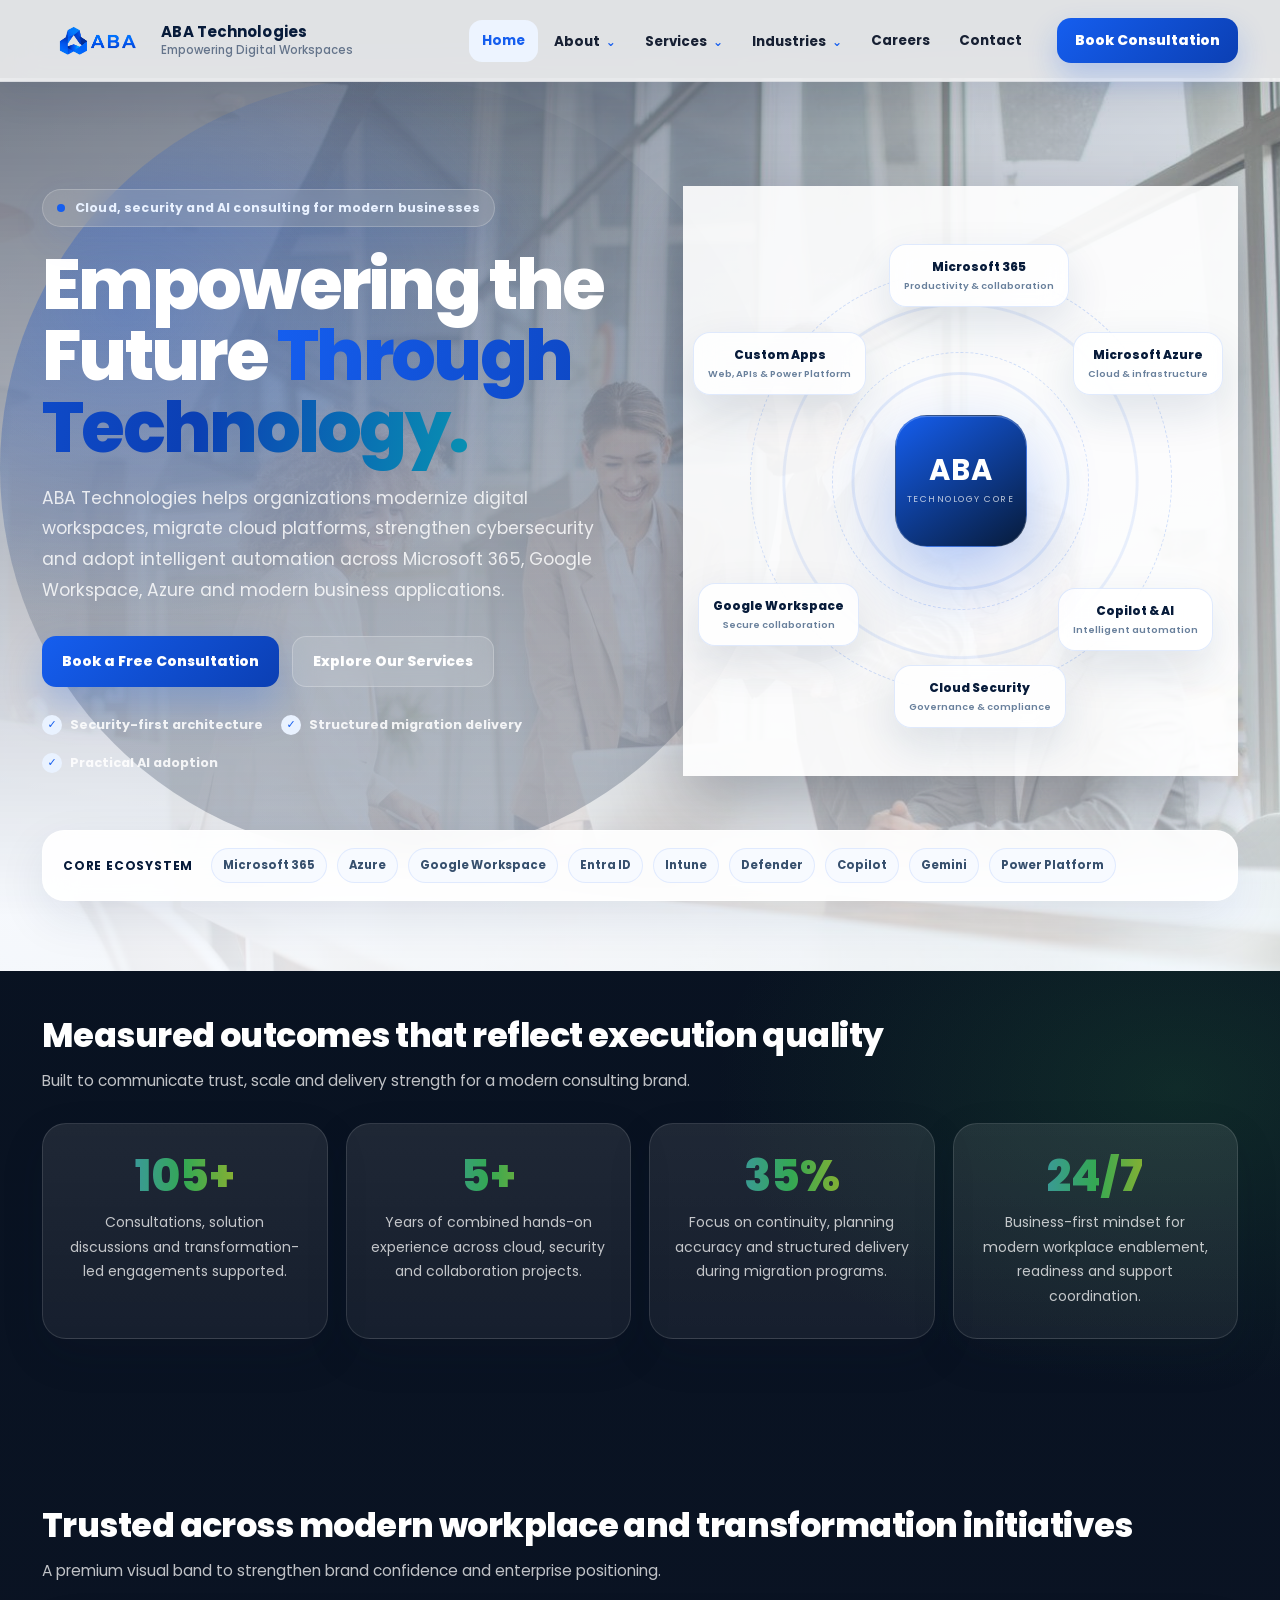
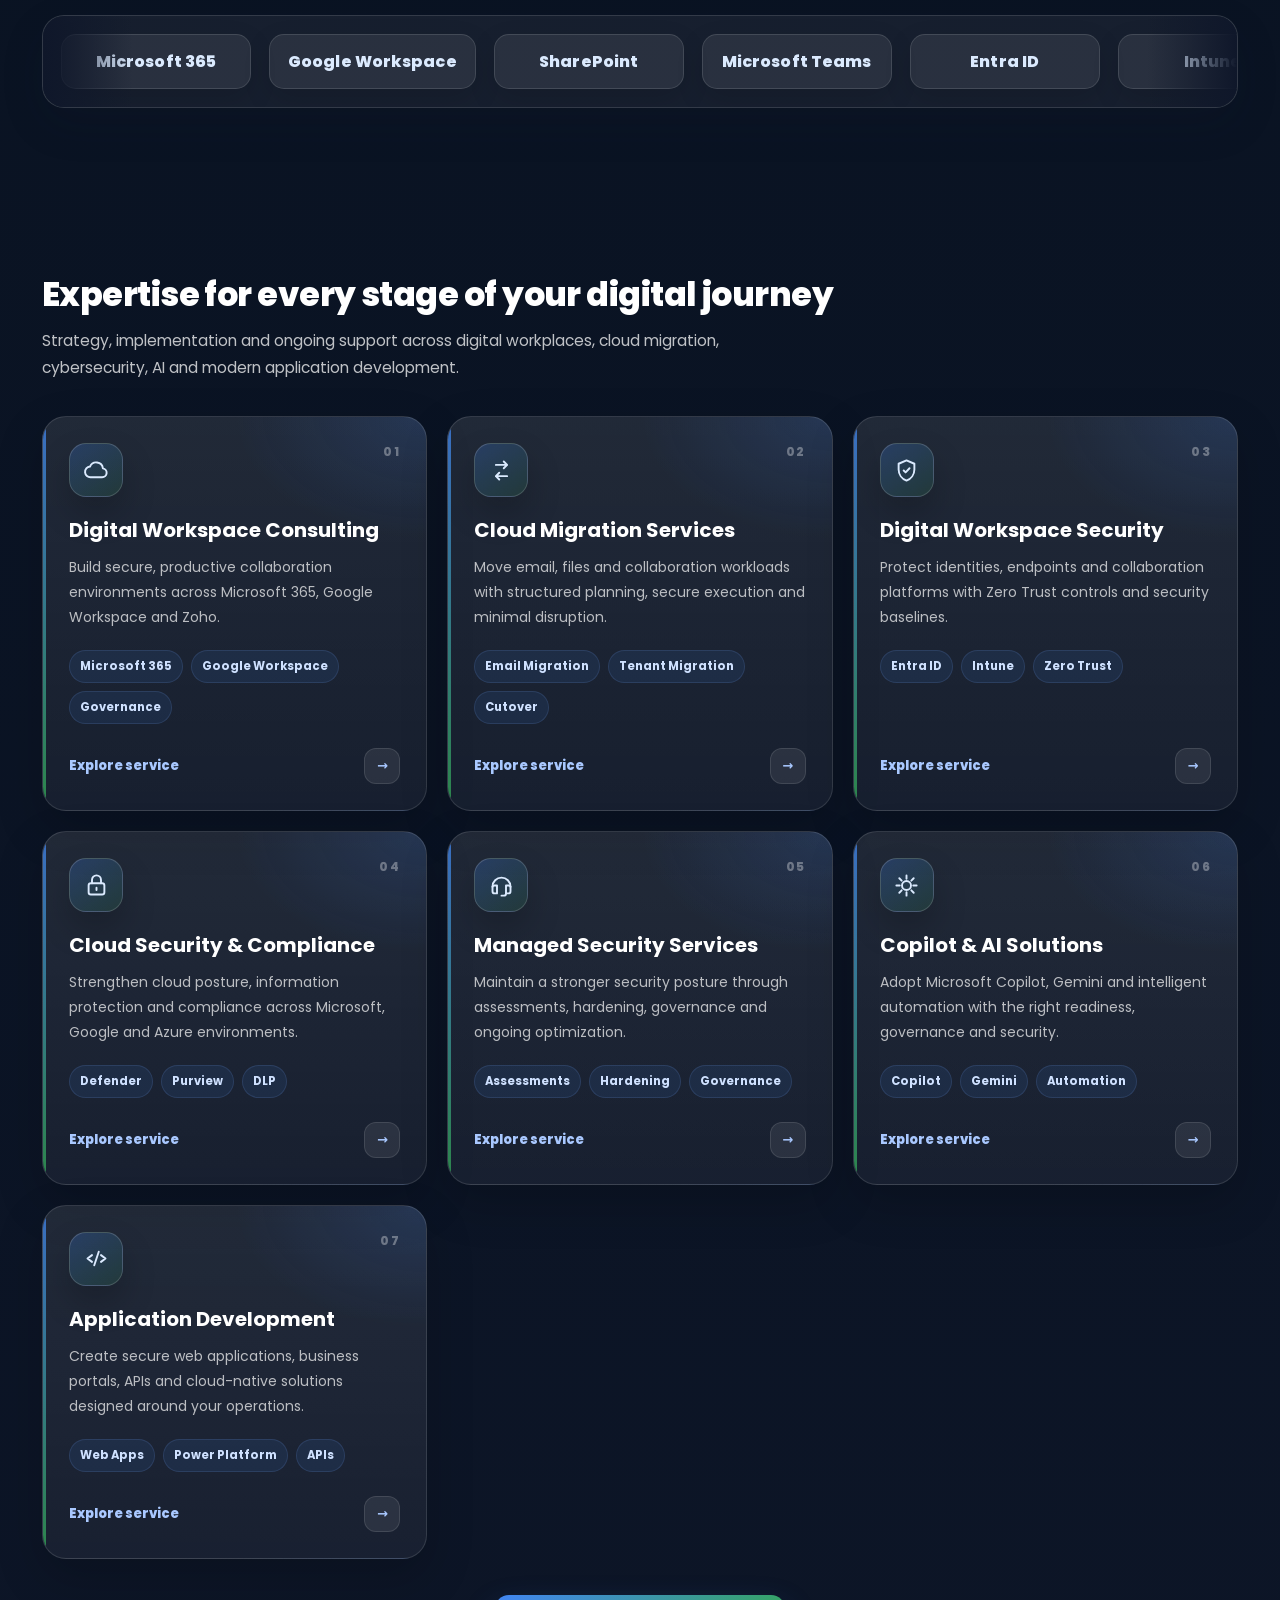
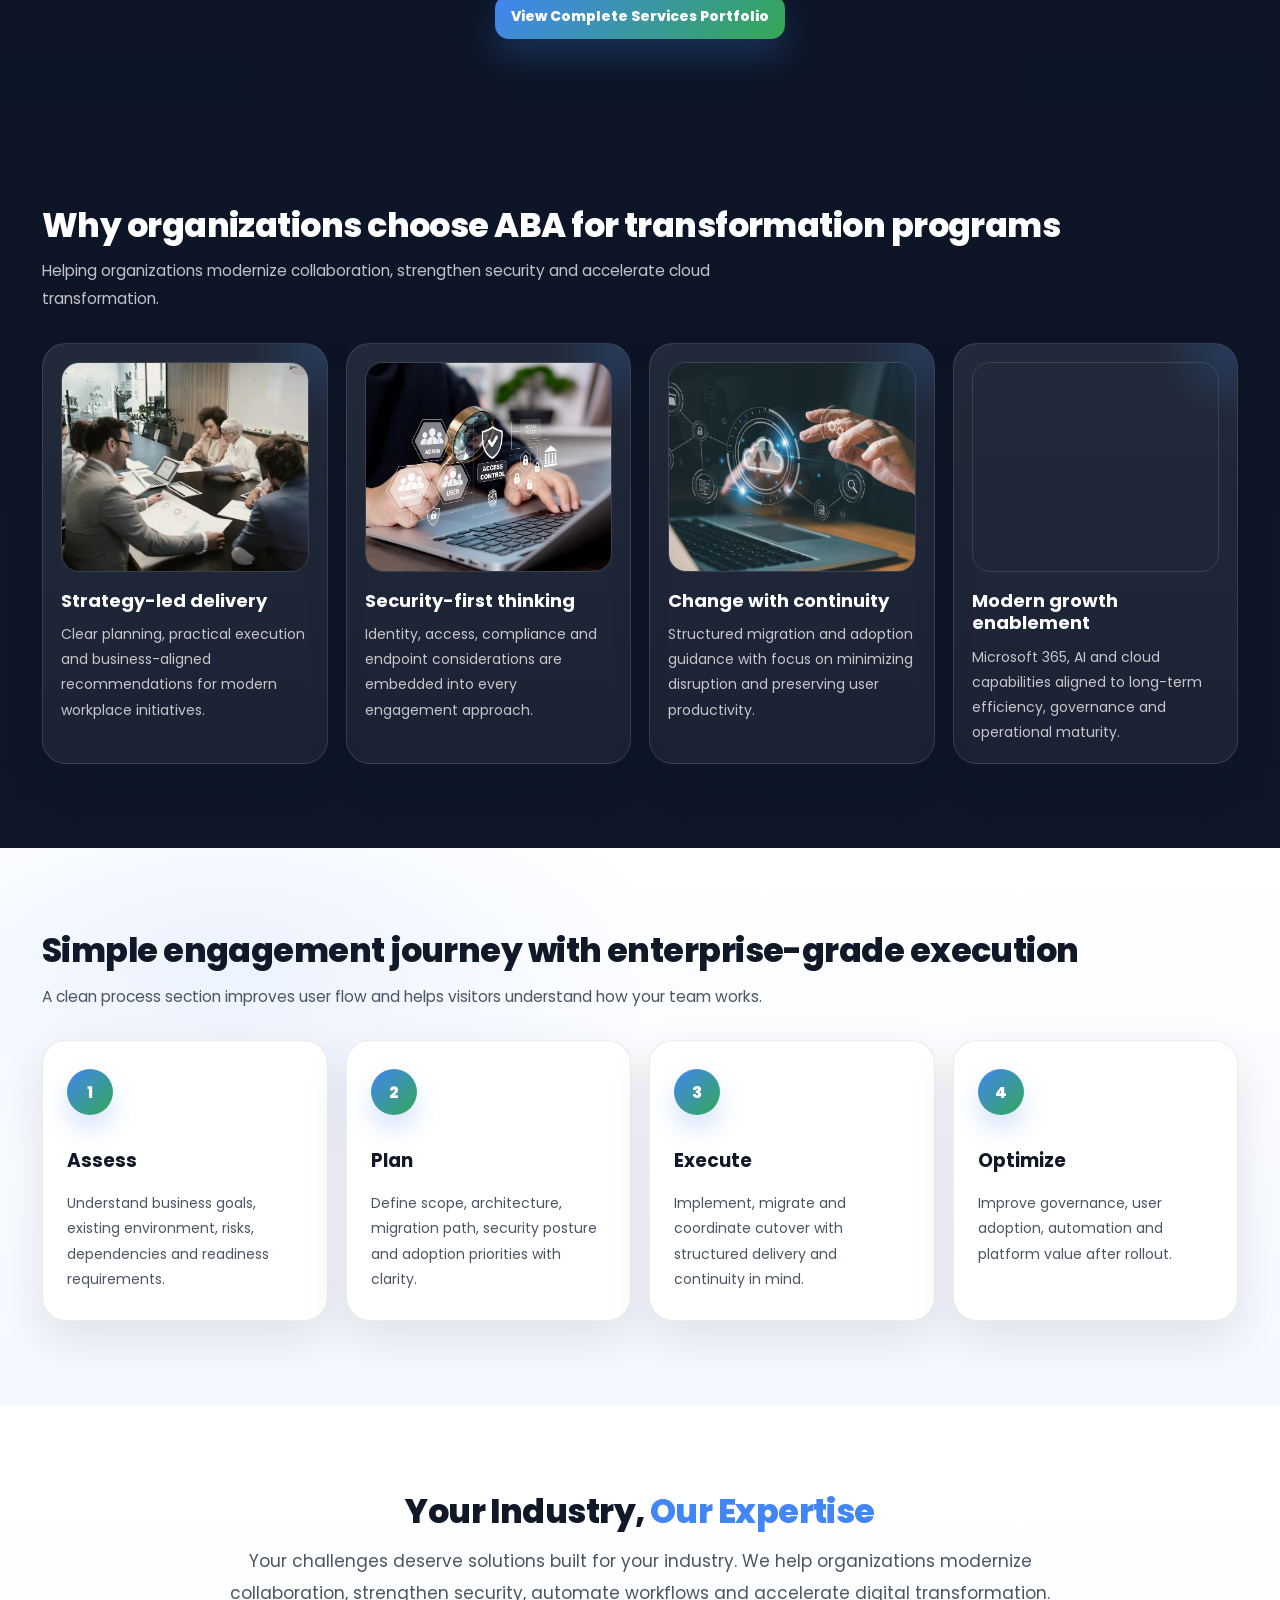
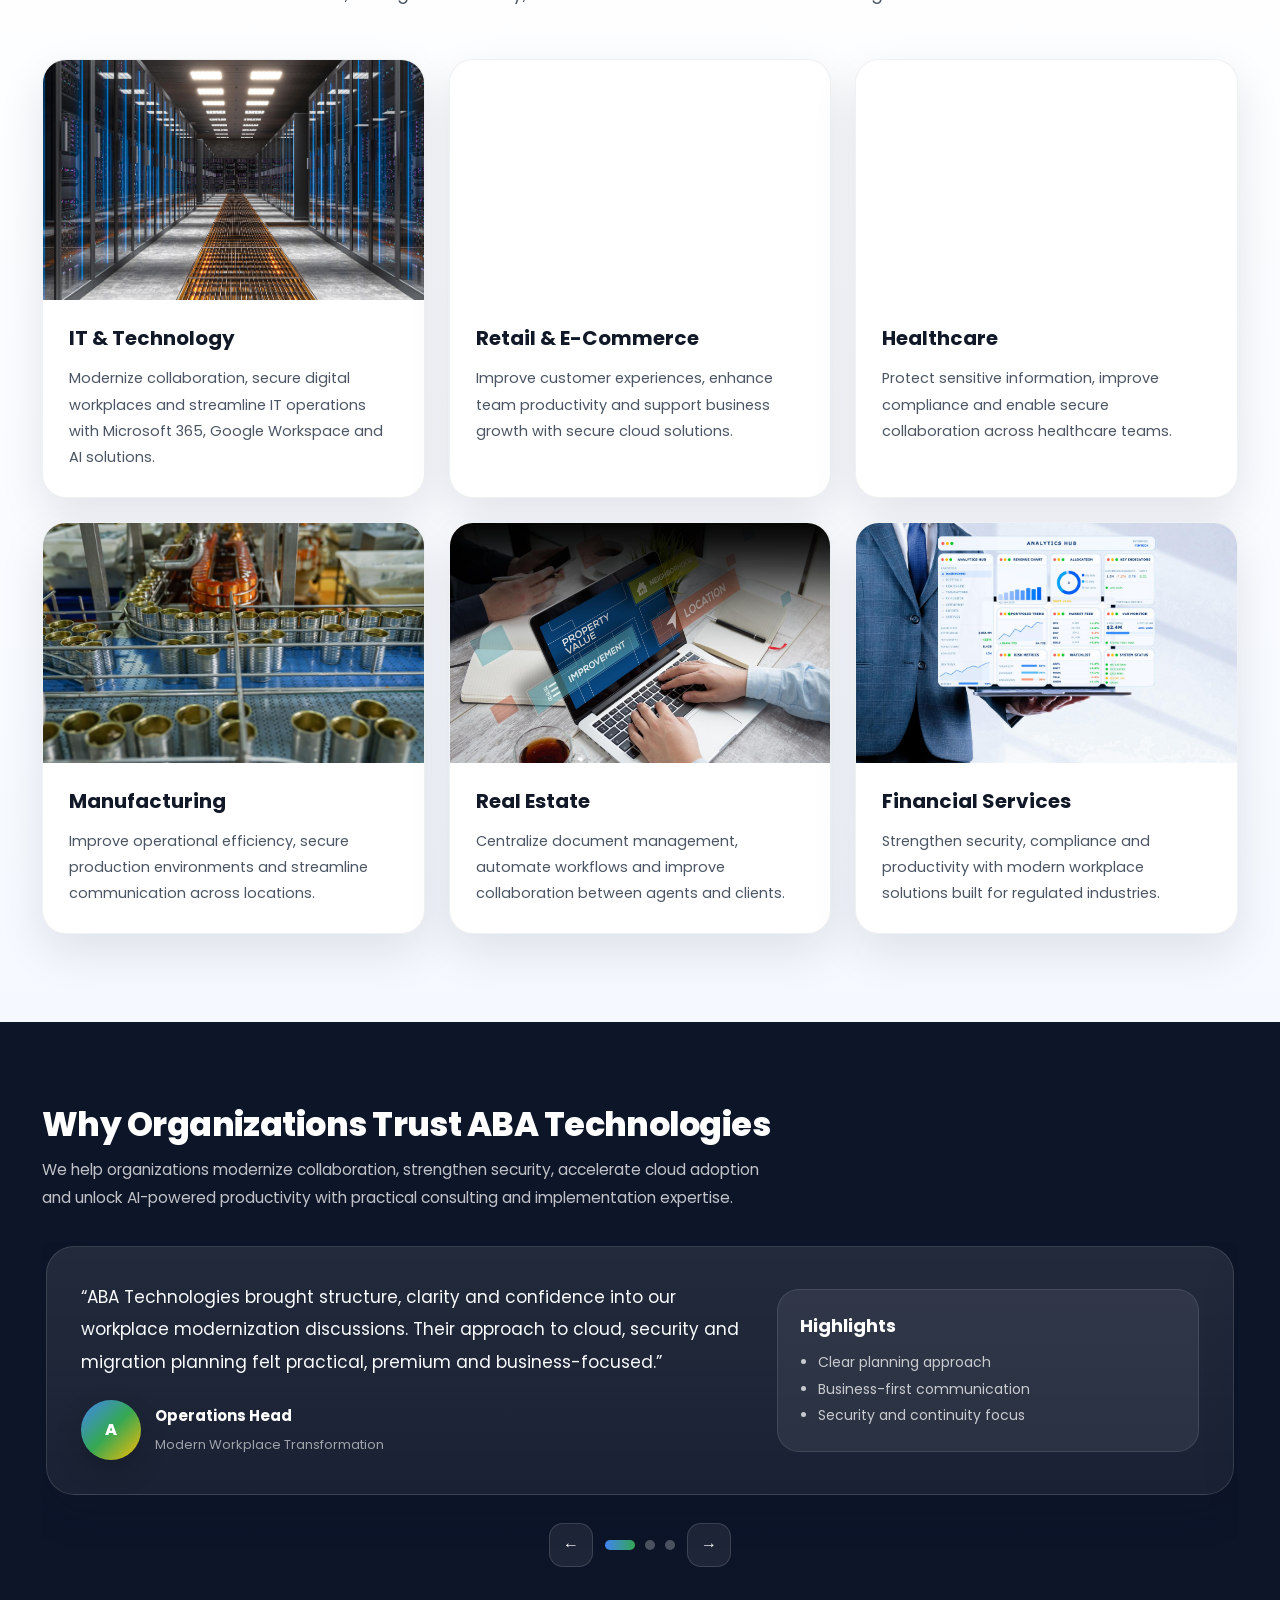
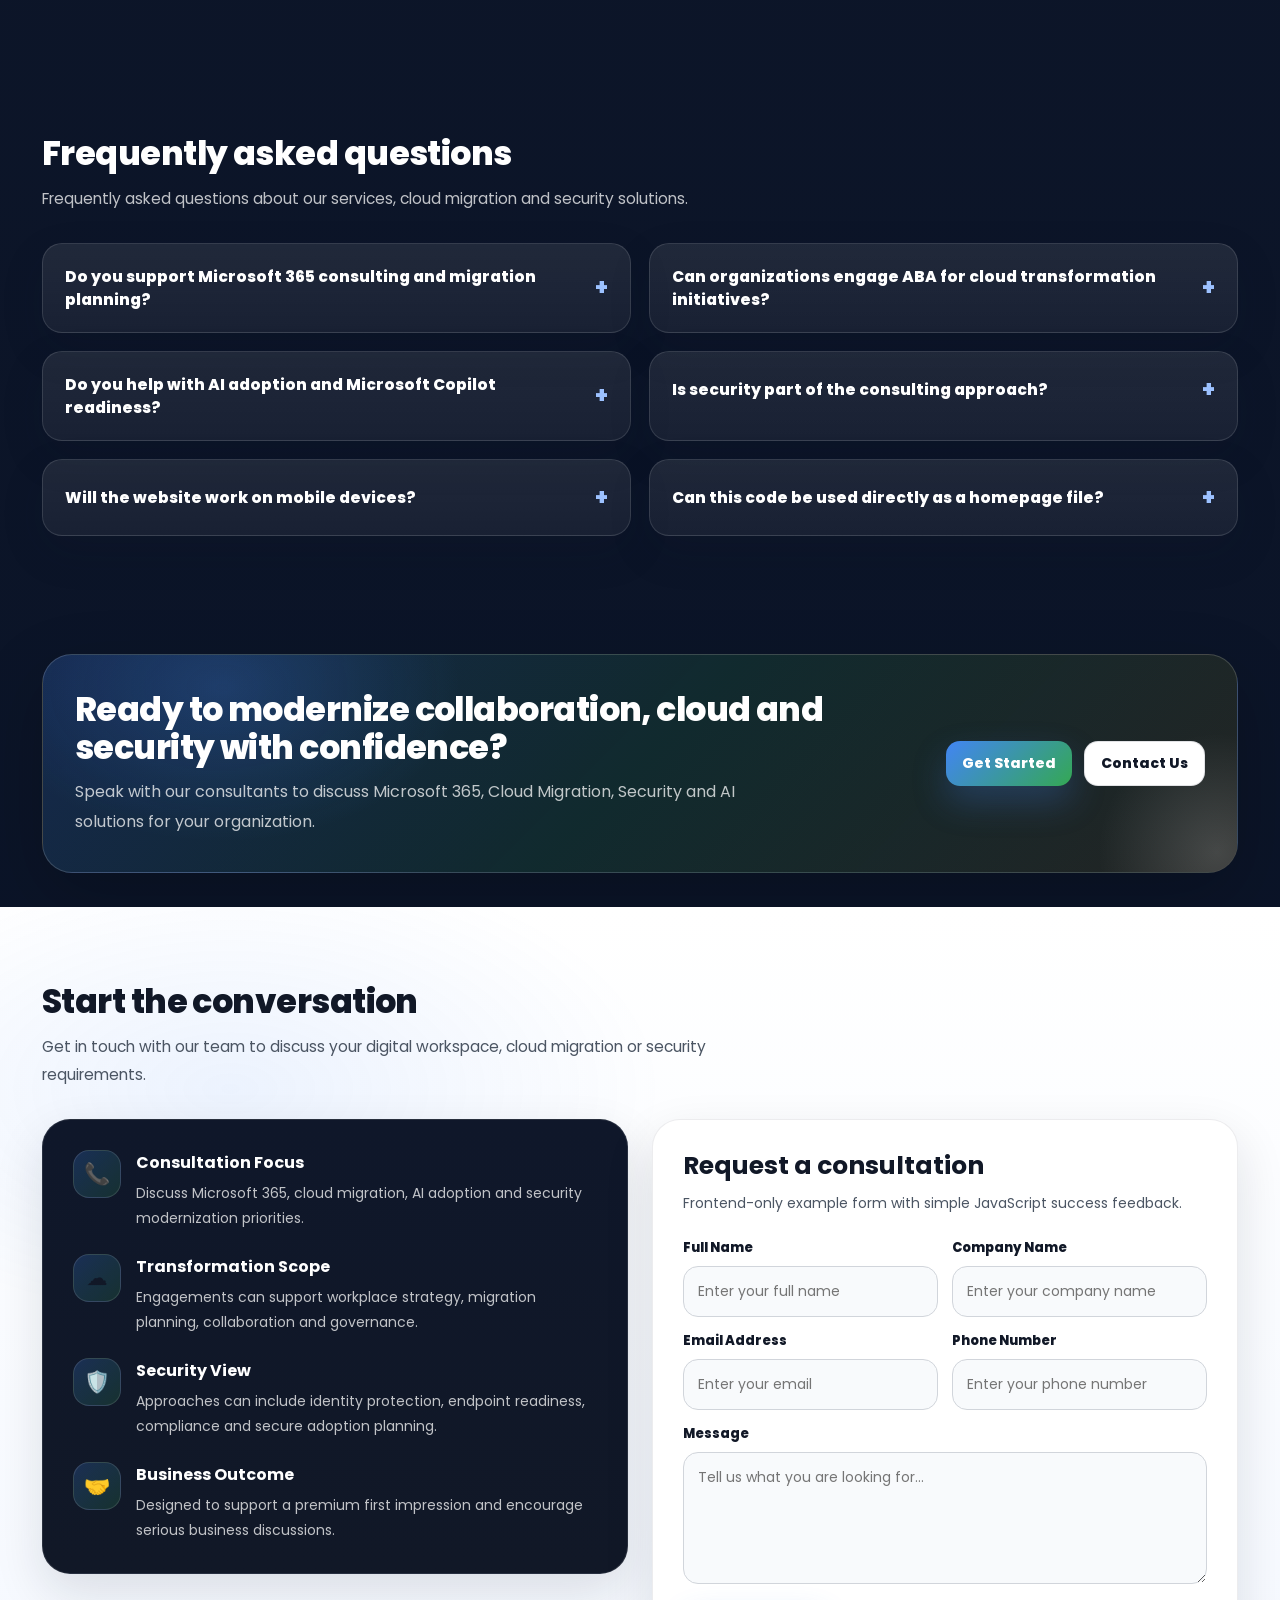
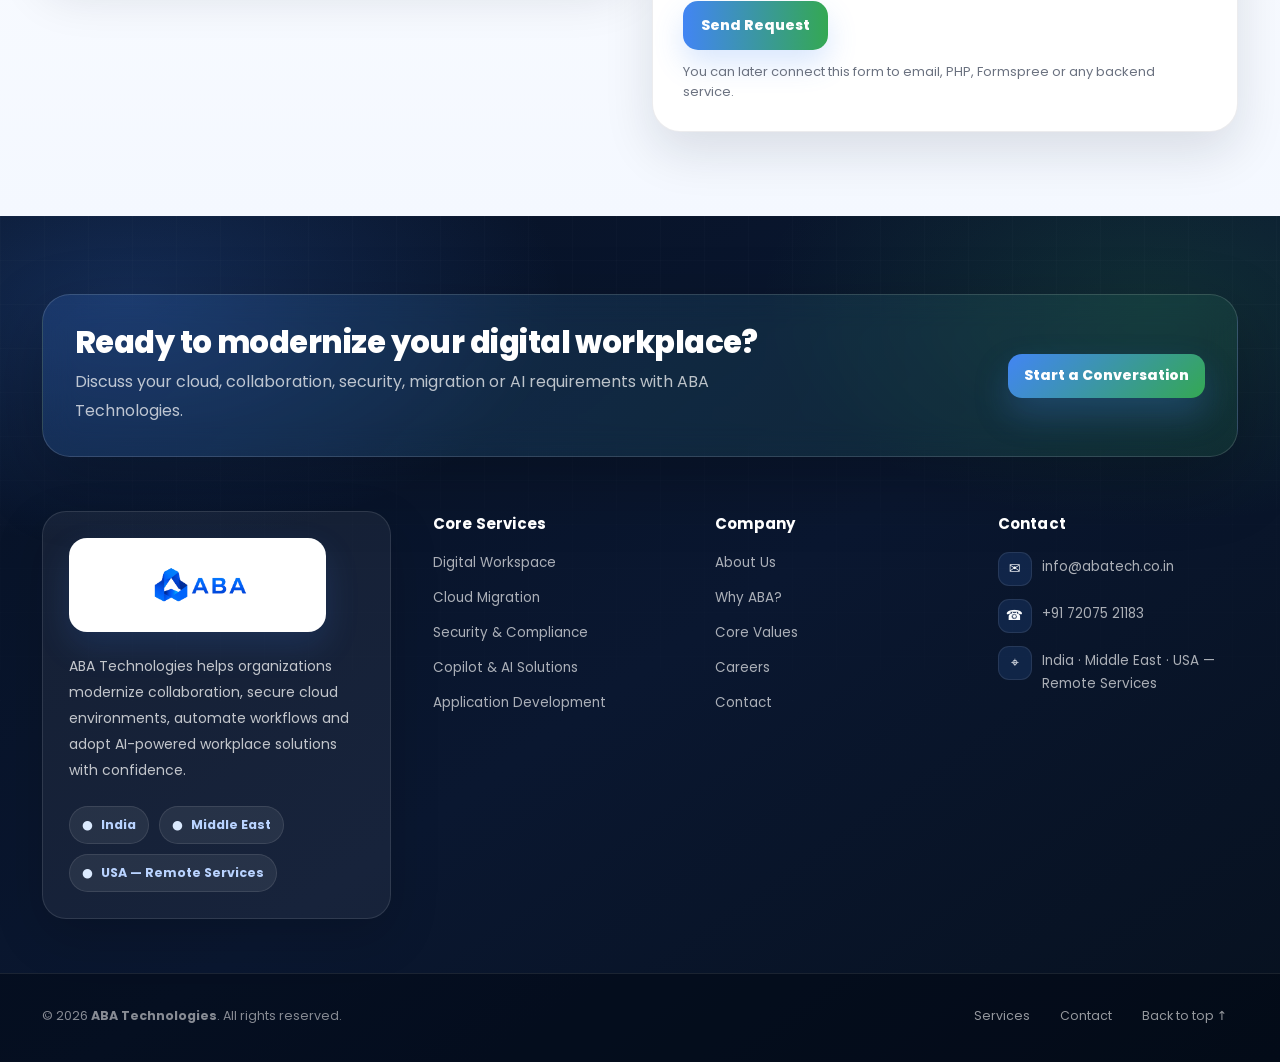
==== commit b2c26c02: "Update index.html" ====
--- a/index.html
+++ b/index.html
@@ -1,2622 +1,3639 @@
- <!DOCTYPE html>
-    <html lang="en">
-    <head>
-      <meta charset="utf-8" />
-      <meta name="viewport" content="width=device-width, initial-scale=1" />
-
-      <title>Microsoft 365, Cloud Migration & Security Services | ABA Technologies</title>
-      <meta name="description" content="ABA Technologies provides Microsoft 365 consulting, Google Workspace and tenant migrations, Intune, Entra ID, cloud security, Copilot AI and managed security services." />
-      <meta name="keywords" content="Microsoft 365 consulting services, Microsoft 365 migration services, Google Workspace to Microsoft 365 migration, Microsoft 365 tenant to tenant migration, Google Workspace consulting, email migration services, Microsoft 365 security, Microsoft Intune consulting, Microsoft Entra ID, Microsoft Defender, Azure security, Google Workspace security, GCP security, cloud security services, managed security services, Microsoft Copilot consulting, cloud migration services" />
-      <meta name="author" content="ABA Technologies" />
-      <meta name="robots" content="index, follow, max-image-preview:large, max-snippet:-1, max-video-preview:-1" />
-      <meta name="googlebot" content="index, follow, max-image-preview:large, max-snippet:-1, max-video-preview:-1" />
-      <meta name="theme-color" content="#0b1120" />
-
-      <!-- Canonical -->
-      <link rel="canonical" href="https://www.abatech.co.in/" />
-
-      <!-- Favicon -->
-      <link rel="icon" href="favicon.png" />
-      <link rel="apple-touch-icon" href="apple-touch-icon.png" />
-
-      <!-- Open Graph -->
-      <meta property="og:title" content="Microsoft 365, Cloud Migration & Security Services | ABA Technologies" />
-      <meta property="og:description" content="Microsoft 365 consulting, Google Workspace and tenant migrations, cloud security, Intune, Entra ID, Copilot AI and managed security services." />
-      <meta property="og:type" content="website" />
-      <meta property="og:url" content="https://www.abatech.co.in/" />
-      <meta property="og:site_name" content="ABA Technologies" />
-      <meta property="og:locale" content="en_IN" />
-      <meta property="og:image" content="https://www.abatech.co.in/logo.png" />
-      <meta property="og:image:alt" content="ABA Technologies" />
-      <meta name="twitter:card" content="summary_large_image" />
-      <meta name="twitter:title" content="Microsoft 365, Cloud Migration & Security Services | ABA Technologies" />
-      <meta name="twitter:description" content="Microsoft 365 consulting, cloud migration, cloud security, Intune, Entra ID, Copilot AI and managed security services." />
-      <meta name="twitter:image" content="https://www.abatech.co.in/logo.png" />
-
-      <!-- Fonts -->
-      <link rel="preconnect" href="https://fonts.googleapis.com" />
-      <link rel="preconnect" href="https://fonts.gstatic.com" crossorigin />
-      <link href="https://fonts.googleapis.com/css2?family=Poppins:wght@300;400;500;600;700;800&display=swap" rel="stylesheet" />
-
-      <style>
-        /* =====================================================
-           MODERN UI/UX REFRESH
-           Improvements made:
-           - More consistent spacing and section rhythm
-           - Better responsive design for mobile/tablet/desktop
-           - Modern SaaS-style colors, glass effects and cards
-           - Cleaner navigation, hover states and visual hierarchy
-           - Fixed broken Why section layout without changing text
-           - Improved typography, shadows, radius and CTA areas
-           ===================================================== */
-
-        :root{
-          --bg:#07111f;
-          --bg2:#0f172a;
-          --surface:rgba(255,255,255,0.065);
-          --surface-strong:rgba(255,255,255,0.10);
-          --surface-light:#ffffff;
-          --stroke:rgba(255,255,255,0.12);
-          --text:#f8fafc;
-          --text-dark:#0f172a;
-          --muted:rgba(255,255,255,0.74);
-          --muted2:rgba(255,255,255,0.58);
-          --muted-dark:#4b5563;
-          --blue:#4285F4;
-          --green:#34A853;
-          --yellow:#FBBC05;
-          --danger:#ef4444;
-          --shadow:0 24px 70px rgba(0,0,0,0.32);
-          --shadow-soft:0 16px 44px rgba(15,23,42,0.12);
-          --radius:18px;
-          --radius-lg:28px;
-          --max:1240px;
-          --navH:78px;
+<!DOCTYPE html>
+<html lang="en">
+<head>
+  <!-- Google tag (gtag.js) -->
+<script async src="https://www.googletagmanager.com/gtag/js?id=G-93PCPDZCBR"></script>
+<script>
+  window.dataLayer = window.dataLayer || [];
+  function gtag(){dataLayer.push(arguments);}
+  gtag('js', new Date());
+
+  gtag('config', 'G-93PCPDZCBR');
+</script>
+  <meta charset="utf-8" />
+  <meta name="viewport" content="width=device-width, initial-scale=1" />
+
+  <title>ABA Technologies | Microsoft 365, Cloud &amp; Security Consulting</title>
+  <meta name="description" content="ABA Technologies delivers Microsoft 365, Google Workspace, cloud migration, cybersecurity, Copilot AI and application development consulting worldwide." />
+  <meta name="author" content="ABA Technologies" />
+  <meta name="theme-color" content="#071B3A" />
+  <meta name="robots" content="index, follow, max-image-preview:large, max-snippet:-1, max-video-preview:-1" />
+
+  <!-- Canonical -->
+  <link rel="canonical" href="https://abatech.co.in/" />
+
+  <!-- Favicon -->
+  <link rel="icon" type="image/png" href="favicon.png" />
+  <link rel="apple-touch-icon" href="apple-touch-icon.png" />
+
+  <!-- Open Graph -->
+  <meta property="og:locale" content="en_IN" />
+  <meta property="og:type" content="website" />
+  <meta property="og:site_name" content="ABA Technologies" />
+  <meta property="og:title" content="ABA Technologies | Microsoft 365, Cloud &amp; Security Consulting" />
+  <meta property="og:description" content="Microsoft 365, Google Workspace, cloud migration, cybersecurity, Copilot AI and application development consulting for modern businesses." />
+  <meta property="og:url" content="https://abatech.co.in/" />
+  <meta property="og:image" content="https://abatech.co.in/logo.png" />
+  <meta property="og:image:type" content="image/png" />
+  <meta property="og:image:alt" content="ABA Technologies cloud and cybersecurity consulting" />
+
+  <!-- X / Twitter -->
+  <meta name="twitter:card" content="summary" />
+  <meta name="twitter:title" content="ABA Technologies | Microsoft 365, Cloud &amp; Security Consulting" />
+  <meta name="twitter:description" content="Cloud, digital workspace, cybersecurity, Copilot AI and application development consulting for modern businesses." />
+  <meta name="twitter:image" content="https://abatech.co.in/logo.png" />
+  <meta name="twitter:image:alt" content="ABA Technologies logo" />
+
+
+  <!-- Fonts -->
+  <link rel="preconnect" href="https://fonts.googleapis.com" />
+  <link rel="preconnect" href="https://fonts.gstatic.com" crossorigin />
+  <link href="https://fonts.googleapis.com/css2?family=Poppins:wght@300;400;500;600;700;800&display=swap" rel="stylesheet" />
+
+  <style>
+    /* =====================================================
+       MODERN UI/UX REFRESH
+       Improvements made:
+       - More consistent spacing and section rhythm
+       - Better responsive design for mobile/tablet/desktop
+       - Modern SaaS-style colors, glass effects and cards
+       - Cleaner navigation, hover states and visual hierarchy
+       - Fixed broken Why section layout without changing text
+       - Improved typography, shadows, radius and CTA areas
+       ===================================================== */
+
+    :root{
+      --bg:#07111f;
+      --bg2:#0f172a;
+      --surface:rgba(255,255,255,0.065);
+      --surface-strong:rgba(255,255,255,0.10);
+      --surface-light:#ffffff;
+      --stroke:rgba(255,255,255,0.12);
+      --text:#f8fafc;
+      --text-dark:#0f172a;
+      --muted:rgba(255,255,255,0.74);
+      --muted2:rgba(255,255,255,0.58);
+      --muted-dark:#4b5563;
+      --blue:#4285F4;
+      --green:#34A853;
+      --yellow:#FBBC05;
+      --danger:#ef4444;
+      --shadow:0 24px 70px rgba(0,0,0,0.32);
+      --shadow-soft:0 16px 44px rgba(15,23,42,0.12);
+      --radius:18px;
+      --radius-lg:28px;
+      --max:1240px;
+      --navH:78px;
+    }
+
+    *{
+      box-sizing:border-box;
+    }
+
+    html{
+      scroll-behavior:smooth;
+    }
+
+    body{
+      margin:0;
+      font-family:'Poppins',system-ui,-apple-system,Segoe UI,Roboto,Arial,sans-serif;
+      color:var(--text);
+      background:
+        radial-gradient(900px 520px at 5% 5%, rgba(66,133,244,0.18), transparent 60%),
+        radial-gradient(800px 520px at 92% 12%, rgba(52,168,83,0.16), transparent 58%),
+        linear-gradient(180deg,#07111f 0%,#0f172a 52%,#081226 100%);
+      overflow-x:hidden;
+    }
+
+    a{
+      color:inherit;
+      text-decoration:none;
+    }
+
+    img{
+      max-width:100%;
+      display:block;
+    }
+
+    .container{
+      width:100%;
+      max-width:var(--max);
+      margin:0 auto;
+      padding:0 22px;
+    }
+
+    .skip-link{
+      position:absolute;
+      left:-999px;
+      top:10px;
+      background:#111827;
+      color:#fff;
+      padding:10px 14px;
+      border-radius:10px;
+      z-index:2000;
+    }
+
+    .skip-link:focus{
+      left:10px;
+    }
+
+    /* ================= NAV ================= */
+
+    nav{
+      position:fixed;
+      top:0;
+      left:0;
+      right:0;
+      height:var(--navH);
+      z-index:1000;
+      background:rgba(255,255,255,0.92);
+      border-bottom:1px solid rgba(15,23,42,0.08);
+      backdrop-filter:blur(18px);
+      -webkit-backdrop-filter:blur(18px);
+      box-shadow:0 10px 30px rgba(15,23,42,0.06);
+    }
+
+    .nav-inner{
+      height:100%;
+      display:flex;
+      align-items:center;
+      justify-content:space-between;
+      gap:18px;
+    }
+
+    .brand{
+      display:flex;
+      align-items:center;
+      gap:12px;
+      min-width:210px;
+    }
+
+  .brand img{
+      height:52px;
+      width:auto;
+  }
+
+    .brand .name{
+      display:flex;
+      flex-direction:column;
+      line-height:1.08;
+    }
+
+    .brand .name strong{
+      font-size:13px;
+      letter-spacing:.1px;
+      color:#111827;
+    }
+
+    .brand .name span{
+      margin-top:4px;
+      font-size:11px;
+      color:#64748b;
+      font-weight:500;
+    }
+
+    .nav-links{
+      display:flex;
+      align-items:center;
+      justify-content:center;
+      gap:4px;
+      flex:1;
+    }
+
+    .nav-links a,
+    .nav-links button{
+      color:#111827;
+      font-weight:650;
+      font-size:14px;
+      padding:10px 12px;
+      border-radius:12px;
+      border:0;
+      background:transparent;
+      cursor:pointer;
+      transition:background .2s ease, color .2s ease, transform .2s ease;
+      font-family:inherit;
+      white-space:nowrap;
+    }
+
+    .nav-links a:hover,
+    .nav-links button:hover{
+      background:#f1f5f9;
+      color:#2563eb;
+    }
+
+    .nav-right{
+      display:flex;
+      align-items:center;
+      gap:10px;
+    }
+
+    .btn{
+      display:inline-flex;
+      align-items:center;
+      justify-content:center;
+      border-radius:14px;
+      padding:11px 16px;
+      font-size:14px;
+      font-weight:750;
+      border:1px solid rgba(15,23,42,0.12);
+      background:#ffffff;
+      color:#111827;
+      transition:transform .22s ease, box-shadow .22s ease, background .22s ease, border-color .22s ease;
+      user-select:none;
+      cursor:pointer;
+      min-height:44px;
+    }
+
+    .btn:hover{
+      transform:translateY(-2px);
+      box-shadow:0 14px 30px rgba(15,23,42,0.12);
+      border-color:rgba(66,133,244,0.25);
+    }
+
+    .btn.primary{
+      border:0;
+      background:linear-gradient(135deg,#4285F4 0%,#34A853 100%);
+      color:#ffffff;
+      box-shadow:0 16px 34px rgba(66,133,244,0.25);
+    }
+
+    .btn.primary:hover{
+      filter:brightness(1.04);
+      box-shadow:0 18px 42px rgba(52,168,83,0.25);
+    }
+
+    .menu-btn{
+      display:none;
+      width:44px;
+      height:44px;
+      border-radius:14px;
+      border:1px solid rgba(15,23,42,0.10);
+      background:#fff;
+      color:#111827;
+      font-size:20px;
+      cursor:pointer;
+      transition:.2s ease;
+    }
+
+    .menu-btn:hover{
+      background:#f8fafc;
+    }
+
+    /* Dropdown */
+    .dropdown{
+      position:relative;
+    }
+
+    .dropdown-menu{
+      position:absolute;
+      top:calc(100% + 14px);
+      left:0;
+      min-width:240px;
+      background:#fff;
+      border-radius:18px;
+      padding:10px;
+      border:1px solid rgba(15,23,42,0.08);
+      box-shadow:0 24px 60px rgba(15,23,42,0.14);
+      opacity:0;
+      visibility:hidden;
+      transform:translateY(10px);
+      transition:.22s ease;
+    }
+
+    .dropdown:hover .dropdown-menu,
+    .dropdown.open .dropdown-menu,
+    .dropdown:focus-within .dropdown-menu{
+      opacity:1;
+      visibility:visible;
+      transform:translateY(0);
+    }
+
+    .dropdown-menu a{
+      display:block;
+      padding:11px 12px;
+      border-radius:12px;
+      color:#111827;
+      font-weight:650;
+    }
+
+    .dropdown-menu a:hover{
+      background:#f1f5f9;
+      color:#2563eb;
+    }
+
+    .mega-menu{
+    width:min(1450px,calc(100vw - 60px));
+    display:grid;
+    grid-template-columns:260px repeat(4,1fr);
+    gap:30px;
+    padding:40px;
+    left:50%;
+    transform:translate(-50%,10px);
+    border-radius:28px;
+}
+
+    .dropdown:hover .mega-menu,
+    .dropdown.open .mega-menu,
+    .dropdown:focus-within .mega-menu{
+      transform:translate(-50%,0);
+    }
+
+    .mega-column h4{
+      color:#2563eb;
+      margin:0 0 12px;
+      font-size:16px;
+    }
+
+    .mega-column a{
+      padding:9px 0;
+      color:#334155;
+    }
+.mega-side{
+    background:#f8fbff;
+    border-radius:20px;
+    padding:25px;
+}
+
+.mega-side h3{
+    color:#2563eb;
+    font-size:28px;
+    line-height:1.3;
+    margin:0 0 20px;
+}
+
+.mega-side p{
+    color:#555;
+    line-height:1.8;
+    font-size:15px;
+    margin-bottom:25px;
+}
+
+.mega-btn{
+    display:inline-block;
+    background:#2563eb;
+    color:#fff;
+    padding:12px 24px;
+    border-radius:10px;
+    font-weight:600;
+    text-decoration:none;
+    transition:.3s;
+}
+
+.mega-btn:hover{
+    background:#1d4ed8;
+}
+    /* Mobile panel */
+    .menu-panel{
+      position:fixed;
+      top:var(--navH);
+      left:0;
+      right:0;
+      background:#fff;
+      border-bottom:1px solid rgba(15,23,42,0.08);
+      box-shadow:0 24px 60px rgba(15,23,42,0.14);
+      z-index:999;
+      display:none;
+    }
+
+    .menu-panel.open{
+      display:block;
+    }
+
+    .menu-panel .container{
+      padding:14px 22px 20px;
+      display:flex;
+      flex-direction:column;
+      gap:4px;
+    }
+
+    .menu-panel a{
+      padding:16px 0;
+      border-bottom:1px solid #e5e7eb;
+      color:#111827;
+      font-weight:750;
+      font-size:18px;
+    }
+
+    main{
+      padding-top:var(--navH);
+    }
+
+    section[id]{
+      scroll-margin-top:calc(var(--navH) + 20px);
+    }
+
+    /* ================= HERO ================= */
+
+    header.hero{
+      position:relative;
+      min-height:calc(100vh - var(--navH));
+      display:flex;
+      align-items:center;
+      padding:92px 0 70px;
+      overflow:hidden;
+      isolation:isolate;
+    }
+
+    .hero::before{
+      content:"";
+      position:absolute;
+      inset:0;
+      background:
+        linear-gradient(90deg, rgba(255,255,255,0.92), rgba(255,255,255,0.70), rgba(255,255,255,0.40)),
+        url('hero-bg.jpg');
+      background-size:cover;
+      background-position:center;
+      z-index:-2;
+    }
+
+    .hero::after{
+      content:"";
+      position:absolute;
+      inset:0;
+      background:
+        radial-gradient(700px 380px at 12% 20%, rgba(66,133,244,0.20), transparent 62%),
+        radial-gradient(620px 360px at 82% 70%, rgba(52,168,83,0.18), transparent 62%);
+      z-index:-1;
+    }
+
+    .hero-grid{
+      display:grid;
+      grid-template-columns:minmax(0,1.15fr) minmax(330px,.85fr);
+      gap:44px;
+      align-items:center;
+    }
+
+    .eyebrow{
+      display:inline-flex;
+      gap:10px;
+      align-items:center;
+      padding:9px 14px;
+      border-radius:999px;
+      border:1px solid rgba(66,133,244,0.18);
+      background:rgba(255,255,255,0.64);
+      color:#111827;
+      font-size:13px;
+      font-weight:650;
+      width:fit-content;
+      backdrop-filter:blur(12px);
+      box-shadow:0 10px 30px rgba(15,23,42,0.08);
+    }
+
+    .dot{
+      width:9px;
+      height:9px;
+      border-radius:999px;
+      background:linear-gradient(90deg,var(--blue),var(--green));
+      box-shadow:0 0 0 7px rgba(66,133,244,0.12);
+    }
+
+    h1{
+      margin:18px 0 14px;
+      font-size:clamp(36px,4.8vw,64px);
+      line-height:1.04;
+      letter-spacing:-1.05px;
+      font-weight:800;
+      background:linear-gradient(90deg,#1d4ed8,#15803d);
+      -webkit-background-clip:text;
+      background-clip:text;
+      color:transparent;
+    }
+
+    .hero p{
+      margin:0;
+      color:#1f2937;
+      font-size:clamp(15px,1.35vw,18px);
+      line-height:1.78;
+      max-width:66ch;
+    }
+
+    .hero-actions{
+      display:flex;
+      flex-wrap:wrap;
+      gap:13px;
+      margin-top:26px;
+    }
+
+    .trustbar{
+      margin-top:24px;
+      display:flex;
+      flex-wrap:wrap;
+      gap:10px;
+      color:#334155;
+      font-size:13px;
+      align-items:center;
+    }
+
+    .pill{
+      display:inline-flex;
+      align-items:center;
+      gap:8px;
+      padding:9px 12px;
+      border-radius:999px;
+      background:rgba(255,255,255,0.60);
+      border:1px solid rgba(255,255,255,0.48);
+      backdrop-filter:blur(12px);
+      box-shadow:0 10px 24px rgba(15,23,42,0.07);
+      font-weight:600;
+    }
+
+    .check{
+      width:17px;
+      height:17px;
+      border-radius:7px;
+      display:inline-grid;
+      place-items:center;
+      background:rgba(52,168,83,0.15);
+      border:1px solid rgba(52,168,83,0.25);
+      color:#15803d;
+      font-size:12px;
+      font-weight:800;
+    }
+
+    .hero-floating-badges{
+      display:flex;
+      flex-wrap:wrap;
+      gap:12px;
+      margin-top:28px;
+    }
+
+    .floating-badge{
+      padding:12px 16px;
+      border-radius:16px;
+      background:rgba(255,255,255,0.68);
+      color:#0f172a;
+      border:1px solid rgba(255,255,255,0.55);
+      box-shadow:0 15px 38px rgba(15,23,42,.10);
+      backdrop-filter:blur(12px);
+      font-size:13px;
+      font-weight:750;
+      animation:floatY 4s ease-in-out infinite;
+    }
+
+    .floating-badge:nth-child(2){
+      animation-delay:.6s;
+    }
+
+    .floating-badge:nth-child(3){
+      animation-delay:1.2s;
+    }
+
+    @keyframes floatY{
+      0%,100%{transform:translateY(0);}
+      50%{transform:translateY(-7px);}
+    }
+
+    .hero-card{
+      border-radius:var(--radius-lg);
+      background:rgba(255,255,255,0.58);
+      border:1px solid rgba(255,255,255,0.55);
+      box-shadow:0 28px 80px rgba(15,23,42,0.18);
+      padding:20px;
+      position:relative;
+      overflow:hidden;
+      backdrop-filter:blur(18px);
+    }
+
+    .hero-card::before{
+      content:"";
+      position:absolute;
+      inset:-90px -90px;
+      background:
+        radial-gradient(270px 220px at 25% 25%, rgba(66,133,244,0.14), transparent 62%),
+        radial-gradient(270px 220px at 77% 62%, rgba(52,168,83,0.14), transparent 62%);
+      pointer-events:none;
+    }
+
+    .stat-grid{
+      display:grid;
+      grid-template-columns:1fr 1fr;
+      gap:14px;
+      position:relative;
+    }
+
+    .stat{
+      border-radius:18px;
+      padding:18px;
+      border:1px solid rgba(255,255,255,0.62);
+      background:rgba(255,255,255,0.52);
+      backdrop-filter:blur(10px);
+      min-height:148px;
+      transition:.22s ease;
+    }
+
+    .stat:hover{
+      transform:translateY(-3px);
+      background:rgba(255,255,255,0.72);
+    }
+
+    .stat strong{
+      display:block;
+      font-size:17px;
+      margin-bottom:8px;
+      color:#111827;
+    }
+
+    .stat span{
+      color:#334155;
+      font-size:12.8px;
+      line-height:1.62;
+      display:block;
+    }
+
+    /* ================= GLOBAL SECTIONS ================= */
+
+    section{
+      padding:84px 0;
+      position:relative;
+    }
+
+    .section-title{
+      display:flex;
+      align-items:flex-end;
+      justify-content:space-between;
+      gap:18px;
+      margin-bottom:20px;
+    }
+
+    h2{
+      margin:0;
+      font-size:clamp(26px,2.6vw,38px);
+      letter-spacing:-0.55px;
+      line-height:1.15;
+      font-weight:800;
+      color:#ffffff;
+    }
+
+    h3{
+      line-height:1.25;
+    }
+
+    .subhead{
+      margin:12px 0 0;
+      color:var(--muted);
+      line-height:1.8;
+      max-width:80ch;
+      font-size:15.5px;
+    }
+
+    /* ================= CARDS ================= */
+
+    .grid{
+      display:grid;
+      grid-template-columns:repeat(12,1fr);
+      gap:18px;
+      margin-top:30px;
+    }
+
+    .card{
+      grid-column:span 6;
+      background:linear-gradient(180deg,rgba(255,255,255,0.085),rgba(255,255,255,0.055));
+      border:1px solid var(--stroke);
+      border-radius:22px;
+      padding:26px;
+      box-shadow:var(--shadow-soft);
+      transition:transform .25s ease, background .25s ease, border-color .25s ease;
+      min-height:238px;
+    }
+
+    .card:hover{
+      transform:translateY(-5px);
+      background:rgba(255,255,255,0.105);
+      border-color:rgba(66,133,244,0.25);
+    }
+
+    .services-grid{
+      display:grid;
+      grid-template-columns:repeat(3,minmax(0,1fr));
+      gap:20px;
+      margin-top:34px;
+    }
+
+    .service-card-link{
+      position:relative;
+      display:flex;
+      flex-direction:column;
+      min-height:100%;
+      padding:26px;
+      overflow:hidden;
+      border-radius:24px;
+      color:inherit;
+      background:
+        radial-gradient(280px 180px at 100% 0%,rgba(66,133,244,.15),transparent 68%),
+        linear-gradient(180deg,rgba(255,255,255,.095),rgba(255,255,255,.05));
+      border:1px solid rgba(255,255,255,.12);
+      box-shadow:0 18px 48px rgba(0,0,0,.18);
+      transition:transform .28s ease,border-color .28s ease,background .28s ease,box-shadow .28s ease;
+      isolation:isolate;
+    }
+
+    .service-card-link::before{
+      content:"";
+      position:absolute;
+      inset:0 auto 0 0;
+      width:3px;
+      background:linear-gradient(180deg,#4285F4,#34A853);
+      opacity:.75;
+      transition:width .28s ease,opacity .28s ease;
+    }
+
+    .service-card-link:hover{
+      transform:translateY(-7px);
+      border-color:rgba(118,164,255,.36);
+      background:
+        radial-gradient(320px 210px at 100% 0%,rgba(66,133,244,.21),transparent 68%),
+        linear-gradient(180deg,rgba(255,255,255,.12),rgba(255,255,255,.065));
+      box-shadow:0 28px 70px rgba(0,0,0,.25);
+    }
+
+    .service-card-link:hover::before{width:5px;opacity:1;}
+
+    .service-card-top{
+      display:flex;
+      align-items:flex-start;
+      justify-content:space-between;
+      gap:18px;
+      margin-bottom:20px;
+    }
+
+    .service-icon{
+      width:54px;
+      height:54px;
+      flex:0 0 54px;
+      display:grid;
+      place-items:center;
+      border-radius:17px;
+      color:#dbeafe;
+      background:linear-gradient(145deg,rgba(66,133,244,.24),rgba(52,168,83,.14));
+      border:1px solid rgba(255,255,255,.16);
+      box-shadow:0 16px 34px rgba(0,0,0,.2);
+    }
+
+    .service-icon svg{width:27px;height:27px;stroke:currentColor;}
+
+    .service-number{
+      color:rgba(255,255,255,.34);
+      font-size:12px;
+      font-weight:800;
+      letter-spacing:.12em;
+    }
+
+    .service-card-link h3{
+      margin:0 0 11px;
+      color:#fff;
+      font-size:20px;
+      line-height:1.35;
+    }
+
+    .service-card-link p{
+      margin:0;
+      color:rgba(255,255,255,.7);
+      font-size:14px;
+      line-height:1.78;
+    }
+
+    .service-tags{
+      display:flex;
+      flex-wrap:wrap;
+      gap:8px;
+      margin-top:20px;
+    }
+
+    .service-tags span{
+      padding:7px 10px;
+      border-radius:999px;
+      color:#cfe1ff;
+      background:rgba(66,133,244,.10);
+      border:1px solid rgba(126,171,255,.14);
+      font-size:11.5px;
+      font-weight:650;
+    }
+
+    .service-card-footer{
+      display:flex;
+      align-items:center;
+      justify-content:space-between;
+      gap:14px;
+      margin-top:auto;
+      padding-top:24px;
+      color:#a9c8ff;
+      font-size:13px;
+      font-weight:800;
+    }
+
+    .service-arrow{
+      width:36px;
+      height:36px;
+      display:grid;
+      place-items:center;
+      border-radius:12px;
+      background:rgba(255,255,255,.08);
+      border:1px solid rgba(255,255,255,.11);
+      transition:transform .25s ease,background .25s ease;
+    }
+
+    .service-card-link:hover .service-arrow{
+      transform:translateX(4px);
+      background:rgba(66,133,244,.22);
+    }
+
+    .services-page-action{
+      display:flex;
+      justify-content:center;
+      margin-top:36px;
+    }
+
+    .services-page-action .btn{min-width:220px;}
+
+    @media (max-width:1050px){
+      .services-grid{grid-template-columns:repeat(2,minmax(0,1fr));}
+    }
+
+    @media (max-width:680px){
+      .services-grid{grid-template-columns:1fr;gap:16px;}
+      .service-card-link{padding:23px;}
+    }
+
+    /* ================= ACHIEVEMENTS ================= */
+
+    .achievements{
+      padding-top:46px;
+    }
+
+    .achievement-wrap{
+      display:grid;
+      grid-template-columns:repeat(4,1fr);
+      gap:18px;
+      margin-top:28px;
+    }
+
+    .achievement-card{
+      padding:30px 22px;
+      border-radius:24px;
+      background:linear-gradient(180deg,rgba(255,255,255,0.09),rgba(255,255,255,0.055));
+      border:1px solid rgba(255,255,255,0.12);
+      text-align:center;
+      box-shadow:var(--shadow-soft);
+      transition:transform .25s ease, background .25s ease;
+    }
+
+    .achievement-card:hover{
+      transform:translateY(-5px);
+      background:rgba(255,255,255,0.105);
+    }
+
+    .achievement-number{
+      font-size:clamp(30px,4vw,44px);
+      font-weight:800;
+      line-height:1;
+      margin-bottom:12px;
+      background:linear-gradient(90deg,#4285F4,#34A853,#FBBC05);
+      -webkit-background-clip:text;
+      background-clip:text;
+      color:transparent;
+    }
+
+    .achievement-label{
+      color:var(--muted);
+      font-size:14px;
+      line-height:1.75;
+    }
+
+    /* ================= TRUSTED STRIP ================= */
+
+    .trusted-strip{
+      margin-top:30px;
+      overflow:hidden;
+      border-radius:22px;
+      border:1px solid rgba(255,255,255,0.12);
+      background:rgba(255,255,255,0.055);
+      padding:18px 0;
+      position:relative;
+      box-shadow:var(--shadow-soft);
+    }
+
+    .trusted-strip::before,
+    .trusted-strip::after{
+      content:"";
+      position:absolute;
+      top:0;
+      bottom:0;
+      width:90px;
+      z-index:2;
+      pointer-events:none;
+    }
+
+    .trusted-strip::before{
+      left:0;
+      background:linear-gradient(90deg,#0f172a,transparent);
+    }
+
+    .trusted-strip::after{
+      right:0;
+      background:linear-gradient(270deg,#0f172a,transparent);
+    }
+
+    .trusted-track{
+      display:flex;
+      gap:18px;
+      width:max-content;
+      animation:marquee 30s linear infinite;
+      padding-left:18px;
+    }
+
+    .trusted-pill{
+      min-width:190px;
+      padding:14px 18px;
+      border-radius:15px;
+      background:rgba(255,255,255,0.08);
+      border:1px solid rgba(255,255,255,0.12);
+      color:#dbeafe;
+      font-weight:750;
+      text-align:center;
+      letter-spacing:.1px;
+      box-shadow:0 10px 28px rgba(0,0,0,0.12);
+    }
+
+    @keyframes marquee{
+      from{transform:translateX(0);}
+      to{transform:translateX(-50%);}
+    }
+
+    /* ================= WHY CHOOSE US ================= */
+
+    .why-grid{
+      display:grid;
+      grid-template-columns:repeat(4,1fr);
+      gap:18px;
+      margin-top:30px;
+    }
+
+    .why-card{
+      padding:18px;
+      border-radius:24px;
+      background:linear-gradient(180deg,rgba(255,255,255,0.09),rgba(255,255,255,0.055));
+      border:1px solid rgba(255,255,255,0.12);
+      box-shadow:var(--shadow-soft);
+      transition:.25s ease;
+      position:relative;
+      overflow:hidden;
+    }
+
+    .why-card::before{
+      content:"";
+      position:absolute;
+      top:-70px;
+      right:-70px;
+      width:150px;
+      height:150px;
+      background:radial-gradient(circle, rgba(66,133,244,0.18), transparent 65%);
+      pointer-events:none;
+    }
+
+    .why-card:hover{
+      transform:translateY(-6px);
+      background:rgba(255,255,255,0.105);
+    }
+
+    .why-image{
+      width:100%;
+      height:210px;
+      object-fit:cover;
+      border-radius:18px;
+      margin-bottom:18px;
+      border:1px solid rgba(255,255,255,0.12);
+    }
+
+    .why-card h3{
+      margin:0 0 10px;
+      font-size:18px;
+      color:white;
+    }
+
+    .why-card p{
+      margin:0;
+      color:var(--muted);
+      line-height:1.8;
+      font-size:14px;
+    }
+
+    /* ================= LIGHT SECTION ================= */
+
+    .section-light{
+      background:
+        radial-gradient(700px 380px at 18% 20%, rgba(66,133,244,0.09), transparent 62%),
+        linear-gradient(180deg,#ffffff,#f4f8ff);
+      color:#111827;
+    }
+
+    .section-light h2,
+    .section-light h3,
+    .section-light h4{
+      color:#111827;
+    }
+
+    .section-light .subhead{
+      color:#4b5563;
+    }
+
+    /* ================= PROCESS ================= */
+
+    .process-wrap{
+      display:grid;
+      grid-template-columns:repeat(4,1fr);
+      gap:18px;
+      margin-top:30px;
+    }
+
+    .process-card{
+      position:relative;
+      padding:28px 24px;
+      border-radius:24px;
+      background:#ffffff;
+      border:1px solid rgba(17,24,39,0.08);
+      box-shadow:0 18px 45px rgba(15,23,42,0.10);
+      transition:transform .25s ease, box-shadow .25s ease;
+    }
+
+    .process-card:hover{
+      transform:translateY(-5px);
+      box-shadow:0 24px 60px rgba(15,23,42,0.14);
+    }
+
+    .process-number{
+      display:inline-flex;
+      width:46px;
+      height:46px;
+      align-items:center;
+      justify-content:center;
+      border-radius:999px;
+      font-weight:800;
+      color:#ffffff;
+      background:linear-gradient(135deg,#4285F4,#34A853);
+      margin-bottom:15px;
+      box-shadow:0 14px 26px rgba(66,133,244,0.22);
+    }
+
+    .process-card p{
+      color:#4b5563;
+      line-height:1.8;
+      margin:0;
+      font-size:14px;
+    }
+
+    /* ================= INDUSTRY ================= */
+
+    .industry-section{
+      padding:88px 0;
+      background:linear-gradient(180deg,#ffffff,#f5f9ff);
+    }
+
+    .industry-section .container{
+      max-width:var(--max);
+    }
+
+    .industry-section .section-title{
+      color:#111827;
+      text-align:center;
+      display:block;
+      margin-bottom:15px;
+    }
+
+    .industry-section .section-subtitle{
+      text-align:center;
+      max-width:850px;
+      margin:0 auto 50px;
+      color:#4b5563;
+      font-size:17px;
+      line-height:1.85;
+    }
+
+    .industry-grid{
+      display:grid;
+      grid-template-columns:repeat(3,1fr);
+      gap:24px;
+    }
+
+    .industry-card{
+      background:#ffffff;
+      border-radius:24px;
+      overflow:hidden;
+      box-shadow:0 18px 45px rgba(15,23,42,.10);
+      border:1px solid rgba(15,23,42,0.06);
+      transition:transform .3s ease, box-shadow .3s ease;
+    }
+
+    .industry-card:hover{
+      transform:translateY(-8px);
+      box-shadow:0 28px 60px rgba(66,133,244,0.18);
+    }
+
+    .industry-card img{
+      width:100%;
+      height:240px;
+      object-fit:cover;
+    }
+
+    .industry-content{
+      padding:26px;
+    }
+
+    .industry-content h3{
+      color:#111827;
+      margin:0 0 14px;
+      font-size:20px;
+    }
+
+    .industry-content p{
+      color:#4b5563;
+      line-height:1.82;
+      margin:0;
+      font-size:14.5px;
+    }
+
+    /* ================= TESTIMONIALS ================= */
+
+    .testimonials{
+      position:relative;
+      overflow:hidden;
+    }
+
+    .testimonial-slider{
+      position:relative;
+      margin-top:30px;
+      overflow:hidden;
+    }
+
+    .testimonial-track{
+      display:flex;
+      transition:transform .6s ease;
+      will-change:transform;
+    }
+
+    .testimonial-slide{
+      min-width:100%;
+      padding:4px;
+    }
+
+    .testimonial-card{
+      background:linear-gradient(180deg,rgba(255,255,255,0.09),rgba(255,255,255,0.055));
+      border:1px solid rgba(255,255,255,0.12);
+      border-radius:28px;
+      padding:34px;
+      box-shadow:var(--shadow-soft);
+      display:grid;
+      grid-template-columns:1.35fr .85fr;
+      gap:26px;
+      align-items:center;
+    }
+
+    .testimonial-quote{
+      font-size:17px;
+      line-height:1.9;
+      color:var(--text);
+      margin:0 0 22px;
+    }
+
+    .testimonial-person{
+      display:flex;
+      align-items:center;
+      gap:14px;
+    }
+
+    .person-avatar{
+      width:60px;
+      height:60px;
+      border-radius:999px;
+      display:grid;
+      place-items:center;
+      font-weight:800;
+      color:#ffffff;
+      background:linear-gradient(135deg,#4285F4,#34A853,#FBBC05);
+      box-shadow:0 12px 28px rgba(0,0,0,0.18);
+    }
+
+    .person-meta strong{
+      display:block;
+      color:#fff;
+      font-size:15px;
+      margin-bottom:4px;
+    }
+
+    .person-meta span{
+      color:var(--muted2);
+      font-size:13px;
+    }
+
+    .testimonial-side{
+      border-radius:22px;
+      background:rgba(255,255,255,0.07);
+      border:1px solid rgba(255,255,255,0.10);
+      padding:22px;
+    }
+
+    .testimonial-side h4{
+      margin:0 0 10px;
+      color:#fff;
+      font-size:18px;
+    }
+
+    .testimonial-side ul{
+      margin:0;
+      padding-left:18px;
+      color:var(--muted);
+      line-height:1.9;
+      font-size:14px;
+    }
+
+    .testimonial-controls{
+      display:flex;
+      justify-content:center;
+      align-items:center;
+      gap:12px;
+      margin-top:24px;
+    }
+
+    .testimonial-btn{
+      width:44px;
+      height:44px;
+      border-radius:14px;
+      border:1px solid rgba(255,255,255,0.14);
+      background:rgba(255,255,255,0.07);
+      color:#fff;
+      cursor:pointer;
+      transition:.2s ease;
+      font-size:16px;
+    }
+
+    .testimonial-btn:hover{
+      transform:translateY(-2px);
+      background:rgba(255,255,255,0.12);
+    }
+
+    .testimonial-dots{
+      display:flex;
+      gap:10px;
+    }
+
+    .testimonial-dot{
+      width:10px;
+      height:10px;
+      border-radius:999px;
+      background:rgba(255,255,255,0.26);
+      border:none;
+      cursor:pointer;
+      padding:0;
+      transition:.2s ease;
+    }
+
+    .testimonial-dot.active{
+      width:30px;
+      background:linear-gradient(90deg,#4285F4,#34A853);
+    }
+
+    /* ================= FAQ ================= */
+
+    .faq-wrap{
+      display:grid;
+      grid-template-columns:1fr 1fr;
+      gap:18px;
+      margin-top:30px;
+    }
+
+    .faq-item{
+      background:linear-gradient(180deg,rgba(255,255,255,0.085),rgba(255,255,255,0.055));
+      border:1px solid rgba(255,255,255,0.12);
+      border-radius:20px;
+      overflow:hidden;
+      box-shadow:var(--shadow-soft);
+    }
+
+    .faq-question{
+      width:100%;
+      text-align:left;
+      background:transparent;
+      border:none;
+      color:#fff;
+      padding:21px 22px;
+      cursor:pointer;
+      font-family:inherit;
+      font-size:15.5px;
+      font-weight:750;
+      display:flex;
+      align-items:center;
+      justify-content:space-between;
+      gap:16px;
+    }
+
+    .faq-question span:last-child{
+      font-size:22px;
+      color:#9cc1ff;
+      transition:transform .25s ease;
+      flex:none;
+    }
+
+    .faq-item.active .faq-question span:last-child{
+      transform:rotate(45deg);
+    }
+
+    .faq-answer{
+      max-height:0;
+      overflow:hidden;
+      transition:max-height .35s ease;
+      padding:0 22px;
+    }
+
+    .faq-answer p{
+      margin:0;
+      padding:0 0 21px;
+      color:var(--muted);
+      line-height:1.9;
+      font-size:14px;
+    }
+
+    /* ================= CTA ================= */
+
+    .cta-banner{
+      padding-top:34px;
+      padding-bottom:34px;
+    }
+
+    .cta-panel{
+      position:relative;
+      overflow:hidden;
+      border-radius:30px;
+      padding:36px 32px;
+      background:
+        radial-gradient(340px 220px at 15% 15%, rgba(66,133,244,0.22), transparent 70%),
+        linear-gradient(135deg, rgba(66,133,244,0.18), rgba(52,168,83,0.15), rgba(251,188,5,0.10));
+      border:1px solid rgba(255,255,255,0.16);
+      box-shadow:0 24px 70px rgba(0,0,0,0.20);
+      display:flex;
+      justify-content:space-between;
+      align-items:center;
+      gap:24px;
+    }
+
+    .cta-panel::before{
+      content:"";
+      position:absolute;
+      inset:auto -100px -100px auto;
+      width:240px;
+      height:240px;
+      background:radial-gradient(circle, rgba(255,255,255,0.16), transparent 70%);
+    }
+
+    .cta-copy{
+      position:relative;
+    }
+
+    .cta-copy h2{
+      margin-bottom:10px;
+    }
+
+    .cta-copy p{
+      margin:0;
+      color:var(--muted);
+      line-height:1.82;
+      max-width:72ch;
+    }
+
+    .cta-actions{
+      position:relative;
+      display:flex;
+      gap:12px;
+      flex-wrap:wrap;
+      flex-shrink:0;
+    }
+
+    /* ================= CONTACT SECTION ================= */
+
+    .contact-upgrade{
+      padding-top:76px;
+    }
+
+    .contact-upgrade-wrap{
+      display:grid;
+      grid-template-columns:1fr 1fr;
+      gap:24px;
+      margin-top:30px;
+      align-items:start;
+    }
+
+    .contact-info-card,
+    .contact-form-card{
+      padding:30px;
+      border-radius:28px;
+      box-shadow:0 20px 50px rgba(15,23,42,0.12);
+    }
+
+    .contact-info-card{
+      background:linear-gradient(180deg,#0f172a,#111827);
+      border:1px solid rgba(255,255,255,0.10);
+    }
+
+    .contact-point{
+      display:flex;
+      gap:15px;
+      margin-bottom:22px;
+    }
+
+    .contact-point:last-child{
+      margin-bottom:0;
+    }
+
+    .contact-icon{
+      width:48px;
+      height:48px;
+      border-radius:16px;
+      display:grid;
+      place-items:center;
+      background:linear-gradient(135deg, rgba(66,133,244,0.22), rgba(52,168,83,0.18));
+      border:1px solid rgba(255,255,255,0.12);
+      flex-shrink:0;
+      font-size:21px;
+    }
+
+    .contact-point h4{
+      margin:0 0 6px;
+      color:#fff;
+      font-size:16px;
+    }
+
+    .contact-point p{
+      margin:0;
+      color:var(--muted);
+      line-height:1.82;
+      font-size:14px;
+    }
+
+    .contact-form-card{
+      background:#ffffff;
+      border:1px solid rgba(17,24,39,0.08);
+      color:#111827;
+    }
+
+    .contact-form-card h3{
+      margin:0 0 10px;
+      font-size:25px;
+      color:#111827;
+    }
+
+    .contact-form-card p{
+      margin:0 0 22px;
+      color:#4b5563;
+      line-height:1.8;
+      font-size:14px;
+    }
+
+    .form-grid{
+      display:grid;
+      grid-template-columns:1fr 1fr;
+      gap:14px;
+    }
+
+    .field{
+      display:flex;
+      flex-direction:column;
+      gap:8px;
+    }
+
+    .field.full{
+      grid-column:1 / -1;
+    }
+
+    .field label{
+      font-size:13px;
+      font-weight:750;
+      color:#111827;
+    }
+
+    .field input,
+    .field textarea{
+      width:100%;
+      border:1px solid #d1d5db;
+      border-radius:15px;
+      padding:14px;
+      font-family:inherit;
+      font-size:14px;
+      outline:none;
+      transition:border-color .2s ease, box-shadow .2s ease, background .2s ease;
+      background:#f8fafc;
+    }
+
+    .field input:focus,
+    .field textarea:focus{
+      border-color:#4285F4;
+      box-shadow:0 0 0 4px rgba(66,133,244,0.12);
+      background:#fff;
+    }
+
+    .field textarea{
+      resize:vertical;
+      min-height:132px;
+    }
+
+    .form-submit{
+      margin-top:17px;
+      display:flex;
+      align-items:center;
+      gap:12px;
+      flex-wrap:wrap;
+    }
+
+    .submit-btn{
+      display:inline-flex;
+      align-items:center;
+      justify-content:center;
+      padding:14px 18px;
+      border:none;
+      border-radius:15px;
+      font-family:inherit;
+      font-size:14px;
+      font-weight:800;
+      cursor:pointer;
+      background:linear-gradient(90deg,#4285F4,#34A853);
+      color:#ffffff;
+      box-shadow:0 14px 30px rgba(66,133,244,0.20);
+      transition:transform .2s ease, filter .2s ease;
+    }
+
+    .submit-btn:hover{
+      transform:translateY(-2px);
+      filter:brightness(1.04);
+    }
+
+    .form-note{
+      color:#6b7280;
+      font-size:13px;
+      line-height:1.5;
+    }
+
+    .success-message{
+      margin-top:16px;
+      padding:14px 16px;
+      border-radius:15px;
+      background:#ecfdf5;
+      border:1px solid #a7f3d0;
+      color:#065f46;
+      display:none;
+      font-size:14px;
+      font-weight:650;
+    }
+
+    /* ================= PREMIUM FOOTER ================= */
+
+    .premium-footer{
+      position:relative;
+      overflow:hidden;
+      padding:78px 0 0;
+      background:
+        radial-gradient(640px 360px at 10% 10%, rgba(66,133,244,0.22), transparent 68%),
+        radial-gradient(560px 320px at 90% 10%, rgba(52,168,83,0.16), transparent 70%),
+        linear-gradient(145deg,#071226 0%,#0a1730 52%,#07111f 100%);
+      text-align:left;
+    }
+
+    .premium-footer::before{
+      content:"";
+      position:absolute;
+      inset:0;
+      background-image:
+        linear-gradient(rgba(255,255,255,0.025) 1px, transparent 1px),
+        linear-gradient(90deg, rgba(255,255,255,0.025) 1px, transparent 1px);
+      background-size:44px 44px;
+      mask-image:linear-gradient(to bottom,rgba(0,0,0,.72),transparent 82%);
+      pointer-events:none;
+    }
+
+    .footer-cta{
+      position:relative;
+      z-index:1;
+      display:flex;
+      align-items:center;
+      justify-content:space-between;
+      gap:28px;
+      padding:30px 32px;
+      margin-bottom:54px;
+      border:1px solid rgba(255,255,255,0.14);
+      border-radius:28px;
+      background:linear-gradient(135deg,rgba(66,133,244,0.18),rgba(52,168,83,0.12));
+      box-shadow:0 24px 70px rgba(0,0,0,0.24);
+      backdrop-filter:blur(16px);
+    }
+
+    .footer-cta h2{
+      margin:0 0 8px;
+      font-size:clamp(24px,2.4vw,36px);
+    }
+
+    .footer-cta p{
+      margin:0;
+      color:rgba(255,255,255,0.72);
+      line-height:1.8;
+      max-width:720px;
+    }
+
+    .footer-main{
+      position:relative;
+      z-index:1;
+      display:grid;
+      grid-template-columns:minmax(280px,1.45fr) repeat(3,minmax(150px,1fr));
+      gap:42px;
+      padding-bottom:54px;
+    }
+
+    .footer-brand-card{
+      padding:26px;
+      border-radius:24px;
+      border:1px solid rgba(255,255,255,0.11);
+      background:rgba(255,255,255,0.055);
+      box-shadow:0 18px 50px rgba(0,0,0,0.16);
+    }
+
+    .footer-logo-shell{
+      display:inline-flex;
+      align-items:center;
+      justify-content:center;
+      padding:12px 16px;
+      margin-bottom:22px;
+      border-radius:18px;
+      background:#ffffff;
+      box-shadow:0 14px 34px rgba(66,133,244,0.16);
+    }
+
+    .premium-footer-logo{
+      width:225px;
+      max-height:70px;
+      object-fit:contain;
+      margin:0;
+      filter:none;
+    }
+
+    .premium-footer-text{
+      color:rgba(255,255,255,0.74);
+      line-height:1.85;
+      font-size:14px;
+      margin:0 0 22px;
+    }
+
+    .premium-locations{
+      display:flex;
+      gap:10px;
+      flex-wrap:wrap;
+      margin-top:18px;
+    }
+
+    .premium-locations div{
+      display:inline-flex;
+      align-items:center;
+      gap:8px;
+      padding:9px 12px;
+      border-radius:999px;
+      background:rgba(255,255,255,0.07);
+      border:1px solid rgba(255,255,255,0.10);
+      color:#dbeafe;
+      font-size:12.5px;
+      font-weight:650;
+    }
+
+    .premium-locations strong{color:#b9d3ff;}
+
+    .footer-column h3{
+      margin:4px 0 18px;
+      color:#ffffff;
+      font-size:15px;
+      letter-spacing:.2px;
+    }
+
+    .footer-column a,
+    .footer-column p{
+      display:block;
+      margin:0 0 12px;
+      color:rgba(255,255,255,0.66);
+      font-size:13.5px;
+      line-height:1.7;
+      transition:color .2s ease, transform .2s ease;
+    }
+
+    .footer-column a:hover{
+      color:#ffffff;
+      transform:translateX(3px);
+    }
+
+    .footer-contact-item{
+      display:flex;
+      align-items:flex-start;
+      gap:10px;
+      margin-bottom:13px;
+    }
+
+    .footer-contact-icon{
+      width:34px;
+      height:34px;
+      flex:0 0 34px;
+      display:grid;
+      place-items:center;
+      border-radius:11px;
+      background:rgba(66,133,244,0.14);
+      border:1px solid rgba(255,255,255,0.09);
+      font-size:14px;
+    }
+
+    .footer-contact-item a,
+    .footer-contact-item p{margin:4px 0 0;}
+
+    footer{
+      position:relative;
+      z-index:1;
+      padding:24px 0 28px;
+      border-top:1px solid rgba(255,255,255,0.09);
+      background:rgba(1,7,18,0.48);
+    }
+
+    .footer-inner{
+      display:flex;
+      flex-wrap:wrap;
+      justify-content:space-between;
+      gap:18px;
+      align-items:center;
+      color:rgba(255,255,255,0.52);
+      font-size:12.5px;
+    }
+
+    .footer-links{
+      display:flex;
+      gap:8px;
+      flex-wrap:wrap;
+    }
+
+    .footer-links a{
+      color:rgba(255,255,255,0.58);
+      padding:8px 10px;
+      border-radius:10px;
+      border:1px solid transparent;
+      transition:.2s ease;
+    }
+
+    .footer-links a:hover{
+      color:white;
+      border-color:rgba(255,255,255,0.12);
+      background:rgba(255,255,255,0.07);
+    }
+
+    @media (max-width:992px){
+      .footer-main{grid-template-columns:1fr 1fr;}
+      .footer-brand-card{grid-column:1 / -1;}
+      .footer-cta{align-items:flex-start;flex-direction:column;}
+    }
+
+    @media (max-width:620px){
+      .premium-footer{padding-top:58px;}
+      .footer-cta{padding:25px 22px;margin-bottom:38px;border-radius:22px;}
+      .footer-cta .btn{width:100%;}
+      .footer-main{grid-template-columns:1fr;gap:28px;padding-bottom:38px;}
+      .footer-brand-card{grid-column:auto;padding:22px;}
+      .premium-footer-logo{width:205px;}
+      .footer-inner{flex-direction:column;text-align:center;}
+      .footer-links{justify-content:center;}
+    }
+
+    /* ================= ANIMATIONS ================= */
+
+    .reveal{
+      opacity:0;
+      transform:translateY(26px);
+      transition:opacity .7s ease, transform .7s ease;
+    }
+
+    .reveal.show{
+      opacity:1;
+      transform:translateY(0);
+    }
+
+    /* ================= RESPONSIVE ================= */
+
+    @media (max-width:1180px){
+      .hero-grid{
+        grid-template-columns:1fr;
+      }
+
+      .hero-card{
+        max-width:760px;
+      }
+
+      .achievement-wrap,
+      .process-wrap{
+        grid-template-columns:repeat(2,1fr);
+      }
+
+      .why-grid{
+        grid-template-columns:repeat(2,1fr);
+      }
+
+      .testimonial-card{
+        grid-template-columns:1fr;
+      }
+    }
+
+    @media (max-width:992px){
+      .nav-links{
+        display:none;
+      }
+
+      .menu-btn{
+        display:inline-flex;
+        align-items:center;
+        justify-content:center;
+      }
+
+      .brand .name{
+        display:none;
+      }
+
+      .industry-grid{
+        grid-template-columns:repeat(2,1fr);
+      }
+
+      .faq-wrap,
+      .contact-upgrade-wrap{
+        grid-template-columns:1fr;
+      }
+
+      .cta-panel{
+        flex-direction:column;
+        align-items:flex-start;
+      }
+
+      .card{
+        grid-column:span 12;
+      }
+    }
+
+    @media (max-width:760px){
+      :root{
+        --navH:78px;
+      }
+
+      .container{
+        padding:0 18px;
+      }
+
+      header.hero{
+        padding:72px 0 52px;
+      }
+
+      .btn.primary{
+        display:inline-flex;
+      }
+
+      .nav-right .btn.primary{
+        display:none;
+      }
+
+      .stat-grid,
+      .achievement-wrap,
+      .process-wrap,
+      .industry-grid,
+      .why-grid,
+      .form-grid{
+        grid-template-columns:1fr;
+      }
+
+      section{
+        padding:62px 0;
+      }
+
+      .section-title{
+        display:block;
+      }
+
+      .hero-actions .btn{
+        width:100%;
+      }
+
+      .trustbar{
+        flex-direction:column;
+        align-items:flex-start;
+      }
+
+      .pill{
+        width:100%;
+      }
+
+      .floating-badge{
+        width:100%;
+        text-align:center;
+      }
+
+      .testimonial-card{
+        padding:24px;
+      }
+
+      .cta-panel{
+        padding:28px 22px;
+        border-radius:24px;
+      }
+
+      .contact-info-card,
+      .contact-form-card{
+        padding:24px;
+      }
+
+      .premium-footer-logo{
+        width:220px;
+      }
+
+      .industry-card img,
+      .why-image{
+        height:210px;
+      }
+
+      .trusted-pill{
+        min-width:160px;
+      }
+    }
+
+    @media (max-width:420px){
+      h1{
+        font-size:34px;
+      }
+
+      .hero p,
+      .subhead{
+        font-size:14.5px;
+      }
+
+      .stat{
+        min-height:auto;
+      }
+
+      .testimonial-controls{
+        flex-wrap:wrap;
+      }
+    }
+
+    @media (prefers-reduced-motion:reduce){
+      html{
+        scroll-behavior:auto;
+      }
+
+      .card,
+      .btn,
+      .achievement-card,
+      .why-card,
+      .process-card,
+      .floating-badge,
+      .trusted-track,
+      .testimonial-track,
+      .reveal,
+      .industry-card,
+      .stat{
+        transition:none!important;
+        animation:none!important;
+      }
+    }
+
+
+    /* =====================================================
+       PHASE 3.1 — PACKAGE 1
+       Enterprise navigation + premium hero upgrade
+       ===================================================== */
+
+    nav{
+      height:82px;
+      background:rgba(255,255,255,.78);
+      border-bottom:1px solid rgba(255,255,255,.55);
+      box-shadow:none;
+      transition:background .28s ease, box-shadow .28s ease, border-color .28s ease;
+    }
+
+    nav.nav-scrolled{
+      background:rgba(255,255,255,.95);
+      border-color:rgba(15,23,42,.08);
+      box-shadow:0 12px 38px rgba(15,23,42,.10);
+    }
+
+    .brand img{height:56px;}
+    .nav-links{gap:2px;}
+    .nav-links a,.nav-links button{font-size:13.5px;padding:10px 11px;}
+    .nav-links a[aria-current="page"]{background:#eef5ff;color:#155eef;}
+    .nav-right .btn.primary{
+      background:linear-gradient(135deg,#155eef,#0b3fb3);
+      box-shadow:0 14px 30px rgba(21,94,239,.24);
+    }
+
+    header.hero.phase31-hero{
+      min-height:860px;
+      padding:108px 0 70px;
+      background:
+        linear-gradient(90deg,rgba(247,250,255,.94) 0%,rgba(247,250,255,.84) 46%,rgba(239,247,255,.66) 100%),
+        url('hero-bg.jpg') center/cover no-repeat;
+      color:#071b3a;
+    }
+
+    .phase31-hero::before{
+      background-image:
+        linear-gradient(rgba(21,94,239,.045) 1px,transparent 1px),
+        linear-gradient(90deg,rgba(21,94,239,.045) 1px,transparent 1px);
+      background-size:48px 48px;
+      mask-image:linear-gradient(to bottom,rgba(0,0,0,.55),transparent 94%);
+      z-index:-1;
+      pointer-events:none;
+    }
+
+    .phase31-hero::after{
+      inset:auto -10% -38% auto;
+      width:780px;
+      height:780px;
+      border-radius:50%;
+      background:radial-gradient(circle,rgba(21,94,239,.12),transparent 68%);
+      z-index:-1;
+    }
+
+    .phase31-hero .hero-grid{
+      grid-template-columns:minmax(0,1.02fr) minmax(460px,.98fr);
+      gap:64px;
+    }
+
+    .phase31-eyebrow{
+      display:inline-flex;
+      align-items:center;
+      gap:10px;
+      padding:9px 14px;
+      border-radius:999px;
+      color:#0b3f99;
+      background:rgba(255,255,255,.72);
+      border:1px solid rgba(21,94,239,.16);
+      box-shadow:0 12px 36px rgba(21,94,239,.09);
+      font-size:12.5px;
+      font-weight:700;
+      letter-spacing:.15px;
+      backdrop-filter:blur(14px);
+    }
+
+    .phase31-eyebrow .pulse{
+      width:8px;height:8px;border-radius:50%;background:#155eef;
+      box-shadow:0 0 0 0 rgba(21,94,239,.35);
+      animation:phase31Pulse 2.2s infinite;
+    }
+
+    @keyframes phase31Pulse{
+      70%{box-shadow:0 0 0 9px rgba(21,94,239,0)}
+      100%{box-shadow:0 0 0 0 rgba(21,94,239,0)}
+    }
+
+    .phase31-hero h1{
+      margin:22px 0 20px;
+      max-width:760px;
+      color:#071b3a;
+      background:none;
+      font-size:clamp(44px,5.5vw,76px);
+      line-height:1.01;
+      letter-spacing:-2.7px;
+    }
+
+    .phase31-hero h1 .gradient-word{
+      background:linear-gradient(100deg,#155eef 0%,#0b3fb3 62%,#0891b2 100%);
+      -webkit-background-clip:text;background-clip:text;color:transparent;
+    }
+
+    .phase31-hero .hero-lead{
+      max-width:690px;
+      color:#40516d;
+      font-size:clamp(16px,1.35vw,19px);
+      line-height:1.78;
+    }
+
+    .phase31-hero .hero-actions{margin-top:30px;}
+    .phase31-hero .hero-actions .btn{padding:14px 20px;min-height:50px;}
+    .phase31-hero .hero-actions .btn.primary{
+      background:linear-gradient(135deg,#155eef,#0b3fb3);
+      box-shadow:0 18px 38px rgba(21,94,239,.25);
+    }
+    .phase31-hero .hero-actions .btn:not(.primary){background:rgba(255,255,255,.72);border-color:rgba(21,94,239,.16);color:#071b3a;}
+
+    .phase31-proof{
+      display:flex;flex-wrap:wrap;gap:18px;margin-top:28px;color:#334863;font-size:12.8px;font-weight:650;
+    }
+    .phase31-proof span{display:inline-flex;align-items:center;gap:8px;}
+    .phase31-proof i{font-style:normal;width:20px;height:20px;border-radius:50%;display:grid;place-items:center;background:#e9f2ff;color:#155eef;font-size:11px;}
+
+    .ecosystem-wrap{position:relative;min-height:590px;display:grid;place-items:center;padding:18px 20px;}
+    .ecosystem-orbit{
+      position:relative;width:min(100%,560px);aspect-ratio:1;border-radius:50%;
+      background:
+        radial-gradient(circle at center,rgba(21,94,239,.14) 0 10%,transparent 10.5%),
+        radial-gradient(circle at center,transparent 0 29%,rgba(21,94,239,.10) 29.3% 29.8%,transparent 30.1% 48%,rgba(21,94,239,.085) 48.3% 48.8%,transparent 49.1%);
+    }
+    .ecosystem-orbit::before,.ecosystem-orbit::after{content:"";position:absolute;inset:9%;border-radius:50%;border:1px dashed rgba(21,94,239,.18);animation:orbitSpin 24s linear infinite;}
+    .ecosystem-orbit::after{inset:25%;animation-direction:reverse;animation-duration:18s;}
+    @keyframes orbitSpin{to{transform:rotate(360deg)}}
+
+    .aba-core{
+      position:absolute;left:50%;top:50%;transform:translate(-50%,-50%);
+      width:132px;height:132px;border-radius:32px;display:grid;place-items:center;text-align:center;
+      background:linear-gradient(145deg,#155eef,#071b3a);color:#fff;
+      box-shadow:0 30px 70px rgba(21,94,239,.32),inset 0 1px 0 rgba(255,255,255,.25);
+      border:1px solid rgba(255,255,255,.18);z-index:4;
+    }
+    .aba-core strong{display:block;font-size:29px;letter-spacing:1px;line-height:1;}
+    .aba-core span{display:block;font-size:9px;letter-spacing:1.5px;text-transform:uppercase;margin-top:8px;color:rgba(255,255,255,.72);}
+
+    .tech-node{
+      position:absolute;min-width:126px;padding:13px 14px;border-radius:17px;
+      background:rgba(255,255,255,.83);border:1px solid rgba(21,94,239,.13);
+      box-shadow:0 18px 45px rgba(20,49,91,.12);backdrop-filter:blur(14px);
+      color:#071b3a;font-size:12px;font-weight:750;text-align:center;z-index:3;
+      animation:nodeFloat 4.8s ease-in-out infinite;
+    }
+    .tech-node small{display:block;color:#69809c;font-weight:550;font-size:9.5px;margin-top:3px;}
+    .tech-node.n1{top:4%;left:36%;}.tech-node.n2{top:21%;right:-1%;animation-delay:.5s}.tech-node.n3{bottom:17%;right:1%;animation-delay:1s}.tech-node.n4{bottom:2%;left:37%;animation-delay:1.5s}.tech-node.n5{bottom:18%;left:-1%;animation-delay:2s}.tech-node.n6{top:21%;left:-2%;animation-delay:2.5s}
+    @keyframes nodeFloat{0%,100%{transform:translateY(0)}50%{transform:translateY(-9px)}}
+
+    .hero-tech-strip{
+      margin-top:54px;padding:17px 20px;border-radius:22px;background:rgba(255,255,255,.66);
+      border:1px solid rgba(21,94,239,.12);box-shadow:0 18px 48px rgba(20,49,91,.09);backdrop-filter:blur(16px);
+      display:flex;align-items:center;gap:18px;overflow:hidden;
+    }
+    .hero-tech-strip > strong{color:#071b3a;font-size:12px;white-space:nowrap;text-transform:uppercase;letter-spacing:.8px;}
+    .hero-tech-list{display:flex;gap:10px;flex-wrap:wrap;}
+    .hero-tech-list span{padding:8px 11px;border-radius:999px;background:#f7faff;border:1px solid rgba(21,94,239,.10);color:#37506e;font-size:11.5px;font-weight:650;}
+
+    @media(max-width:1180px){
+      .phase31-hero .hero-grid{grid-template-columns:1fr;gap:28px;}
+      .ecosystem-wrap{min-height:520px;max-width:650px;margin:0 auto;width:100%;}
+      header.hero.phase31-hero{padding-top:92px;}
+    }
+    @media(max-width:760px){
+      header.hero.phase31-hero{min-height:auto;padding:66px 0 46px;}
+      .phase31-hero h1{font-size:clamp(39px,12vw,55px);letter-spacing:-1.8px;}
+      .phase31-hero .hero-lead{font-size:15px;}
+      .phase31-proof{gap:12px;flex-direction:column;}
+      .ecosystem-wrap{min-height:430px;margin-top:12px;}
+      .ecosystem-orbit{width:400px;max-width:112%;}
+      .aba-core{width:105px;height:105px;border-radius:27px;}
+      .aba-core strong{font-size:23px;}
+      .tech-node{min-width:100px;padding:10px;font-size:10.5px;}
+      .tech-node small{font-size:8.5px;}
+      .ecosystem-label{display:none;}
+      .hero-tech-strip{margin-top:28px;align-items:flex-start;flex-direction:column;}
+      .hero-tech-list{gap:7px;}
+    }
+    @media(max-width:430px){
+      .ecosystem-wrap{min-height:370px;}
+      .ecosystem-orbit{width:350px;}
+      .tech-node{min-width:88px;padding:8px 7px;font-size:9.5px;border-radius:14px;}
+      .tech-node.n2,.tech-node.n3{right:0}.tech-node.n5,.tech-node.n6{left:0}
+    }
+
+
+
+    /* =====================================================
+       PHASE 3.1 — PREMIUM NAVIGATION + HERO IMAGE OVERRIDES
+       Upload your chosen image as: hero-bg.jpg
+       ===================================================== */
+
+    .premium-nav{
+      background:rgba(255,255,255,.88);
+      border-bottom:1px solid rgba(15,35,72,.08);
+      box-shadow:0 12px 40px rgba(15,35,72,.07);
+      backdrop-filter:blur(22px) saturate(145%);
+      -webkit-backdrop-filter:blur(22px) saturate(145%);
+    }
+
+    .premium-nav .nav-inner{gap:22px;}
+    .premium-nav .brand{min-width:310px;}
+    .premium-nav .brand img{height:58px;}
+    .premium-nav .brand .name strong{font-size:15px;color:#071b3a;}
+    .premium-nav .brand .name span{font-size:11.5px;color:#64748b;}
+    .premium-nav .nav-links{gap:3px;justify-content:flex-end;}
+    .premium-nav .nav-links>a,
+    .premium-nav .dropbtn{
+      padding:11px 13px;
+      border-radius:13px;
+      font-size:13.5px;
+      font-weight:700;
+      color:#172033;
+    }
+    .premium-nav .nav-links>a:hover,
+    .premium-nav .dropbtn:hover,
+    .premium-nav .nav-links>a[aria-current="page"]{
+      color:#155eef;
+      background:#edf4ff;
+    }
+    .premium-nav .dropbtn span{font-size:12px;margin-left:3px;color:#155eef;}
+    .premium-nav .nav-cta{
+      white-space:nowrap;
+      padding:12px 18px;
+      background:linear-gradient(135deg,#155eef,#0d47c9);
+      box-shadow:0 14px 30px rgba(21,94,239,.22);
+    }
+
+    .premium-nav .dropdown-menu{top:calc(100% + 20px);}
+    .premium-nav .dropdown-menu::before{
+      content:"";
+      position:absolute;
+      left:0;right:0;top:-22px;height:24px;
+    }
+
+    .compact-menu{width:310px;padding:12px;}
+    .compact-menu a,
+    .premium-mega-menu .mega-column a,
+    .industry-menu-grid a{
+      display:flex!important;
+      flex-direction:column;
+      align-items:flex-start;
+      gap:3px;
+      padding:12px 13px!important;
+      border-radius:13px;
+    }
+    .compact-menu b,
+    .premium-mega-menu b,
+    .industry-menu-grid b{font-size:13.5px;color:#172033;}
+    .compact-menu small,
+    .premium-mega-menu small,
+    .industry-menu-grid small{font-size:11.5px;line-height:1.45;color:#64748b;font-weight:500;}
+
+    .premium-mega-menu{
+      position:fixed;
+      top:var(--navH);
+      left:50%;
+      width:min(1180px,calc(100vw - 40px));
+      display:grid;
+      grid-template-columns:1.05fr 1fr 1.15fr 1fr;
+      gap:16px;
+      padding:18px;
+      border-radius:24px;
+      transform:translate(-50%,12px);
+      border:1px solid rgba(21,94,239,.10);
+      box-shadow:0 30px 80px rgba(15,35,72,.18);
+      overflow:hidden;
+    }
+    .dropdown:hover .premium-mega-menu,
+    .dropdown.open .premium-mega-menu,
+    .dropdown:focus-within .premium-mega-menu{transform:translate(-50%,0);}
+    .mega-intro{
+      padding:24px;
+      border-radius:18px;
+      background:
+        radial-gradient(260px 180px at 0% 0%,rgba(255,255,255,.22),transparent 65%),
+        linear-gradient(145deg,#155eef,#071b3a);
+      color:#fff;
+    }
+    .mega-kicker{font-size:10.5px;font-weight:800;letter-spacing:1.4px;color:#bfdbfe;}
+    .mega-intro h3{font-size:23px;line-height:1.25;margin:12px 0;color:#fff;}
+    .mega-intro p{font-size:12.5px;line-height:1.75;margin:0 0 18px;color:rgba(255,255,255,.76);}
+    .mega-btn{display:inline-flex!important;align-items:center;gap:8px;background:#fff!important;color:#155eef!important;padding:10px 14px!important;border-radius:11px!important;font-size:12.5px!important;}
+    .premium-mega-menu .mega-column{padding:13px 7px;}
+    .premium-mega-menu .mega-column h4{font-size:12px;letter-spacing:.6px;text-transform:uppercase;color:#155eef;margin:5px 13px 9px;}
+    .premium-mega-menu .mega-column a:hover,
+    .compact-menu a:hover,
+    .industry-menu-grid a:hover{background:#f3f7ff;}
+
+    .industries-menu{
+      position:fixed;
+      top:var(--navH);
+      left:50%;
+      width:min(900px,calc(100vw - 40px));
+      padding:18px;
+      border-radius:24px;
+      transform:translate(-50%,12px);
+      display:grid;
+      grid-template-columns:230px 1fr;
+      gap:18px;
+    }
+    .dropdown:hover .industries-menu,
+    .dropdown.open .industries-menu,
+    .dropdown:focus-within .industries-menu{transform:translate(-50%,0);}
+    .industry-menu-head{padding:22px;border-radius:17px;background:#f3f7ff;display:flex;flex-direction:column;gap:10px;}
+    .industry-menu-head span{font-size:10.5px;letter-spacing:1.3px;font-weight:800;color:#155eef;}
+    .industry-menu-head strong{font-size:20px;line-height:1.3;color:#071b3a;}
+    .industry-menu-grid{display:grid;grid-template-columns:1fr 1fr;gap:4px;}
+
+    .phase31-hero{
+      position:relative;
+      isolation:isolate;
+      background:#071b3a;
+    }
+    .phase31-hero::before{
+      content:"";
+      position:absolute;
+      inset:0;
+      background:
+        linear-gradient(90deg,rgba(4,17,43,.90) 0%,rgba(5,24,58,.78) 46%,rgba(5,24,58,.40) 72%,rgba(5,24,58,.28) 100%),
+        url('hero-bg.jpg') center/cover no-repeat;
+      z-index:-2;
+    }
+    .phase31-hero::after{
+      content:"";
+      position:absolute;
+      inset:0;
+      background:
+        radial-gradient(700px 480px at 16% 30%,rgba(21,94,239,.30),transparent 66%),
+        linear-gradient(180deg,rgba(7,27,58,.02),rgba(7,27,58,.25));
+      z-index:-1;
+    }
+    .phase31-hero .hero-copy h1{color:#fff!important;-webkit-text-fill-color:initial;background:none;}
+    .phase31-hero .hero-lead{color:rgba(255,255,255,.82)!important;}
+    .phase31-hero .phase31-eyebrow{color:#e8f1ff;background:rgba(255,255,255,.10);border-color:rgba(255,255,255,.20);}
+    .phase31-hero .phase31-proof span{color:rgba(255,255,255,.86);}
+    .phase31-hero .hero-actions .btn:not(.primary){color:#fff;background:rgba(255,255,255,.10);border-color:rgba(255,255,255,.24);backdrop-filter:blur(12px);}
+    .phase31-hero .ecosystem-wrap{background:rgba(255,255,255,.90);box-shadow:0 28px 70px rgba(2,12,35,.28);}
+    .phase31-hero .hero-tech-strip{background:rgba(255,255,255,.92);border-color:rgba(255,255,255,.70);}
+
+    .mobile-nav-list{max-height:calc(100vh - var(--navH));overflow:auto;}
+    .mobile-nav-list .mobile-sub{padding-left:18px;font-size:14px;font-weight:650;color:#475569;}
+
+    @media (max-width:1250px){
+      .premium-nav .brand{min-width:250px;}
+      .premium-nav .brand .name{display:none;}
+      .premium-nav .nav-links>a,.premium-nav .dropbtn{padding:10px 9px;font-size:12.5px;}
+      .premium-nav .nav-cta{padding:11px 13px;font-size:12.5px;}
+    }
+    @media (max-width:1050px){
+      .premium-nav .nav-links{display:none;}
+      .premium-nav .menu-btn{display:inline-flex;align-items:center;justify-content:center;}
+      .premium-nav .brand{min-width:auto;}
+    }
+    @media (max-width:760px){
+      .phase31-hero::before{
+        background:
+          linear-gradient(180deg,rgba(4,17,43,.90),rgba(5,24,58,.78)),
+          url('hero-bg.jpg') center/cover no-repeat;
+      }
+      .phase31-hero .ecosystem-wrap{background:rgba(255,255,255,.94);}
+    }
+
+  
+    /* =====================================================
+       MOBILE NAVIGATION POLISH — BLUE SLIDE-OUT DRAWER
+       ===================================================== */
+    .mobile-menu-overlay{
+      position:fixed;
+      inset:0;
+      z-index:1090;
+      background:rgba(3,15,40,.58);
+      opacity:0;
+      visibility:hidden;
+      transition:opacity .28s ease,visibility .28s ease;
+      backdrop-filter:blur(3px);
+      -webkit-backdrop-filter:blur(3px);
+    }
+
+    .mobile-menu-overlay.open{
+      opacity:1;
+      visibility:visible;
+    }
+
+    body.mobile-menu-open{
+      overflow:hidden;
+    }
+
+    @media (max-width:992px){
+      .menu-panel{
+        display:block;
+        position:fixed;
+        top:0;
+        right:0;
+        bottom:0;
+        left:auto;
+        width:min(90vw,390px);
+        height:100dvh;
+        z-index:1100;
+        overflow-y:auto;
+        background:linear-gradient(155deg,#155eef 0%,#0d47c9 58%,#071b3a 100%);
+        border:0;
+        box-shadow:-28px 0 80px rgba(3,15,40,.38);
+        transform:translateX(105%);
+        transition:transform .32s cubic-bezier(.22,.8,.28,1);
+        -webkit-overflow-scrolling:touch;
+      }
+
+      .menu-panel.open{
+        display:block;
+        transform:translateX(0);
+      }
+
+      .mobile-drawer-head{
+        position:sticky;
+        top:0;
+        z-index:2;
+        min-height:94px;
+        display:flex;
+        align-items:center;
+        justify-content:space-between;
+        gap:18px;
+        padding:18px 20px;
+        background:rgba(7,27,58,.24);
+        border-bottom:1px solid rgba(255,255,255,.16);
+        backdrop-filter:blur(16px);
+        -webkit-backdrop-filter:blur(16px);
+      }
+
+      .mobile-drawer-brand{
+        display:flex;
+        align-items:center;
+        min-width:0;
+      }
+
+      .mobile-drawer-brand{
+        padding:7px 12px;
+        border-radius:14px;
+        background:#fff;
+        box-shadow:0 10px 26px rgba(3,15,40,.20);
+      }
+
+      .mobile-drawer-brand img{
+        width:170px;
+        max-width:calc(100vw - 165px);
+        height:48px;
+        object-fit:contain;
+        object-position:left center;
+        filter:none;
+      }
+
+      .mobile-close-btn{
+        width:46px;
+        height:46px;
+        flex:0 0 46px;
+        display:grid;
+        place-items:center;
+        padding:0;
+        border:1px solid rgba(255,255,255,.25);
+        border-radius:14px;
+        background:rgba(255,255,255,.12);
+        color:#fff;
+        font:400 32px/1 Arial,sans-serif;
+        cursor:pointer;
+      }
+
+      .mobile-nav-list{
+        display:block;
+        position:static;
+        width:auto;
+        height:auto;
+        min-height:0;
+        padding:16px 20px 34px;
+        margin:0;
+        background:transparent;
+        border:0;
+        box-shadow:none;
+        backdrop-filter:none;
+        -webkit-backdrop-filter:none;
+      }
+
+      .mobile-nav-list a,
+      .mobile-nav-list button{
+        font-family:'Poppins',system-ui,-apple-system,Segoe UI,Roboto,Arial,sans-serif;
+      }
+
+      .mobile-nav-list .mobile-main-link{
+        display:flex;
+        align-items:center;
+        min-height:58px;
+        padding:15px 4px;
+        border-bottom:1px solid rgba(255,255,255,.18);
+        color:#fff;
+        font-size:18px;
+        font-weight:700;
+        letter-spacing:-.1px;
+      }
+
+      .mobile-row{
+        display:grid;
+        grid-template-columns:minmax(0,1fr) 48px;
+        align-items:center;
+        border-bottom:1px solid rgba(255,255,255,.18);
+      }
+
+      .mobile-row .mobile-main-link{
+        border-bottom:0;
+      }
+
+      .mobile-toggle{
+        width:44px;
+        height:44px;
+        display:grid;
+        place-items:center;
+        border:0;
+        border-radius:12px;
+        background:transparent;
+        color:#fff;
+        font-size:24px;
+        cursor:pointer;
+        transition:transform .25s ease,background .25s ease;
+      }
+
+      .mobile-toggle:hover,
+      .mobile-toggle:focus-visible{
+        background:rgba(255,255,255,.12);
+      }
+
+      .mobile-accordion.open .mobile-toggle{
+        transform:rotate(180deg);
+      }
+
+      .mobile-submenu{
+        max-height:0;
+        overflow:hidden;
+        opacity:.5;
+        transition:max-height .34s ease,opacity .25s ease,padding .25s ease;
+        padding:0 0 0 18px;
+        border-bottom:0 solid rgba(255,255,255,.12);
+      }
+
+      .mobile-accordion.open .mobile-submenu{
+        max-height:720px;
+        opacity:1;
+        padding-top:7px;
+        padding-bottom:10px;
+        border-bottom-width:1px;
+      }
+
+      .mobile-submenu a{
+        display:block;
+        padding:12px 12px;
+        border-left:2px solid rgba(255,255,255,.34);
+        color:rgba(255,255,255,.86);
+        font-size:14px;
+        font-weight:600;
+        line-height:1.45;
+      }
+
+      .mobile-submenu a:hover,
+      .mobile-submenu a:focus-visible{
+        color:#fff;
+        background:rgba(255,255,255,.10);
+        border-left-color:#fff;
+        border-radius:0 10px 10px 0;
+      }
+
+      .mobile-consultation-link{
+        display:flex;
+        justify-content:center;
+        align-items:center;
+        margin-top:24px;
+        min-height:52px;
+        padding:14px 18px;
+        border-radius:14px;
+        color:#155eef!important;
+        background:#fff;
+        font-size:15px;
+        font-weight:800;
+        box-shadow:0 15px 34px rgba(3,15,40,.24);
+      }
+    }
+
+    @media (min-width:993px){
+      .menu-panel,
+      .mobile-menu-overlay{
+        display:none!important;
+      }
+    }
+
+  </style>
+
+  <!-- Structured data for search engines -->
+  <script type="application/ld+json">
+{
+  "@context": "https://schema.org",
+  "@graph": [
+    {
+      "@type": "Organization",
+      "@id": "https://abatech.co.in/#organization",
+      "name": "ABA Technologies",
+      "url": "https://abatech.co.in/",
+      "logo": {
+        "@type": "ImageObject",
+        "@id": "https://abatech.co.in/#logo",
+        "url": "https://abatech.co.in/logo.png",
+        "contentUrl": "https://abatech.co.in/logo.png",
+        "caption": "ABA Technologies"
+      },
+      "email": "sales@abatech.co.in",
+      "telephone": "+91-7207521183",
+      "description": "ABA Technologies provides Microsoft 365 and Google Workspace consulting, cloud migration, cybersecurity, Copilot AI, managed security and application development services.",
+      "areaServed": [
+        {
+          "@type": "Country",
+          "name": "India"
+        },
+        {
+          "@type": "Country",
+          "name": "United States"
+        },
+        {
+          "@type": "Country",
+          "name": "United Arab Emirates"
+        },
+        {
+          "@type": "Country",
+          "name": "Saudi Arabia"
         }
-
-        *{
-          box-sizing:border-box;
+      ],
+      "contactPoint": {
+        "@type": "ContactPoint",
+        "contactType": "sales",
+        "email": "sales@abatech.co.in",
+        "telephone": "+91-7207521183",
+        "availableLanguage": [
+          "English",
+          "Hindi"
+        ]
+      },
+      "knowsAbout": [
+        "Microsoft 365",
+        "Google Workspace",
+        "Cloud Migration",
+        "Cloud Security",
+        "Microsoft Intune",
+        "Microsoft Entra ID",
+        "Microsoft Defender",
+        "Microsoft Purview",
+        "Microsoft Copilot",
+        "Application Development"
+      ]
+    },
+    {
+      "@type": "WebSite",
+      "@id": "https://abatech.co.in/#website",
+      "url": "https://abatech.co.in/",
+      "name": "ABA Technologies",
+      "description": "Cloud technology, digital workspace, cybersecurity, AI and application development consulting.",
+      "publisher": {
+        "@id": "https://abatech.co.in/#organization"
+      },
+      "inLanguage": "en"
+    },
+    {
+      "@type": "WebPage",
+      "@id": "https://abatech.co.in/#webpage",
+      "url": "https://abatech.co.in/",
+      "name": "ABA Technologies | Microsoft 365, Cloud & Security Consulting",
+      "description": "ABA Technologies delivers Microsoft 365, Google Workspace, cloud migration, cybersecurity, Copilot AI and application development consulting worldwide.",
+      "isPartOf": {
+        "@id": "https://abatech.co.in/#website"
+      },
+      "about": {
+        "@id": "https://abatech.co.in/#organization"
+      },
+      "primaryImageOfPage": {
+        "@id": "https://abatech.co.in/#logo"
+      },
+      "inLanguage": "en"
+    },
+    {
+      "@type": "ItemList",
+      "@id": "https://abatech.co.in/#services",
+      "name": "ABA Technologies Services",
+      "itemListElement": [
+        {
+          "@type": "ListItem",
+          "position": 1,
+          "url": "https://abatech.co.in/digital-workspace-consulting.html",
+          "name": "Digital Workspace Consulting"
+        },
+        {
+          "@type": "ListItem",
+          "position": 2,
+          "url": "https://abatech.co.in/cloud-migration-services.html",
+          "name": "Cloud Migration Services"
+        },
+        {
+          "@type": "ListItem",
+          "position": 3,
+          "url": "https://abatech.co.in/digital-workspace-security.html",
+          "name": "Digital Workspace Security"
+        },
+        {
+          "@type": "ListItem",
+          "position": 4,
+          "url": "https://abatech.co.in/cloud-security-compliance.html",
+          "name": "Cloud Security and Compliance"
+        },
+        {
+          "@type": "ListItem",
+          "position": 5,
+          "url": "https://abatech.co.in/managed-security-services.html",
+          "name": "Managed Security Services"
+        },
+        {
+          "@type": "ListItem",
+          "position": 6,
+          "url": "https://abatech.co.in/copilot-ai-solutions.html",
+          "name": "Copilot and AI Solutions"
+        },
+        {
+          "@type": "ListItem",
+          "position": 7,
+          "url": "https://abatech.co.in/application-development.html",
+          "name": "Application Development"
         }
-
-        html{
-          scroll-behavior:smooth;
-        }
-
-        body{
-          margin:0;
-          font-family:'Poppins',system-ui,-apple-system,Segoe UI,Roboto,Arial,sans-serif;
-          color:var(--text);
-          background:
-            radial-gradient(900px 520px at 5% 5%, rgba(66,133,244,0.18), transparent 60%),
-            radial-gradient(800px 520px at 92% 12%, rgba(52,168,83,0.16), transparent 58%),
-            linear-gradient(180deg,#07111f 0%,#0f172a 52%,#081226 100%);
-          overflow-x:hidden;
-        }
-
-        a{
-          color:inherit;
-          text-decoration:none;
-        }
-
-        img{
-          max-width:100%;
-          display:block;
-        }
-
-        .container{
-          width:100%;
-          max-width:var(--max);
-          margin:0 auto;
-          padding:0 22px;
-        }
-
-        .skip-link{
-          position:absolute;
-          left:-999px;
-          top:10px;
-          background:#111827;
-          color:#fff;
-          padding:10px 14px;
-          border-radius:10px;
-          z-index:2000;
-        }
-
-        .skip-link:focus{
-          left:10px;
-        }
-
-        /* ================= NAV ================= */
-
-        nav{
-          position:fixed;
-          top:0;
-          left:0;
-          right:0;
-          height:var(--navH);
-          z-index:1000;
-          background:rgba(255,255,255,0.92);
-          border-bottom:1px solid rgba(15,23,42,0.08);
-          backdrop-filter:blur(18px);
-          -webkit-backdrop-filter:blur(18px);
-          box-shadow:0 10px 30px rgba(15,23,42,0.06);
-        }
-
-        .nav-inner{
-          height:100%;
-          display:flex;
-          align-items:center;
-          justify-content:space-between;
-          gap:18px;
-        }
-
-        .brand{
-          display:flex;
-          align-items:center;
-          gap:12px;
-          min-width:210px;
-        }
-
-      .brand img{
-          height:70px;
-          width:auto;
-      }
-
-        .brand .name{
-          display:flex;
-          flex-direction:column;
-          line-height:1.08;
-        }
-
-        .brand .name strong{
-          font-size:13px;
-          letter-spacing:.1px;
-          color:#111827;
-        }
-
-        .brand .name span{
-          margin-top:4px;
-          font-size:11px;
-          color:#64748b;
-          font-weight:500;
-        }
-
-        .nav-links{
-          display:flex;
-          align-items:center;
-          justify-content:center;
-          gap:4px;
-          flex:1;
-        }
-
-        .nav-links a,
-        .nav-links button{
-          color:#111827;
-          font-weight:650;
-          font-size:14px;
-          padding:10px 12px;
-          border-radius:12px;
-          border:0;
-          background:transparent;
-          cursor:pointer;
-          transition:background .2s ease, color .2s ease, transform .2s ease;
-          font-family:inherit;
-          white-space:nowrap;
-        }
-
-        .nav-links a:hover,
-        .nav-links button:hover{
-          background:#f1f5f9;
-          color:#2563eb;
-        }
-
-        .nav-right{
-          display:flex;
-          align-items:center;
-          gap:10px;
-        }
-
-        .btn{
-          display:inline-flex;
-          align-items:center;
-          justify-content:center;
-          border-radius:14px;
-          padding:11px 16px;
-          font-size:14px;
-          font-weight:750;
-          border:1px solid rgba(15,23,42,0.12);
-          background:#ffffff;
-          color:#111827;
-          transition:transform .22s ease, box-shadow .22s ease, background .22s ease, border-color .22s ease;
-          user-select:none;
-          cursor:pointer;
-          min-height:44px;
-        }
-
-        .btn:hover{
-          transform:translateY(-2px);
-          box-shadow:0 14px 30px rgba(15,23,42,0.12);
-          border-color:rgba(66,133,244,0.25);
-        }
-
-        .btn.primary{
-          border:0;
-          background:linear-gradient(135deg,#4285F4 0%,#34A853 100%);
-          color:#ffffff;
-          box-shadow:0 16px 34px rgba(66,133,244,0.25);
-        }
-
-        .btn.primary:hover{
-          filter:brightness(1.04);
-          box-shadow:0 18px 42px rgba(52,168,83,0.25);
-        }
-
-        .menu-btn{
-          display:none;
-          width:44px;
-          height:44px;
-          border-radius:14px;
-          border:1px solid rgba(15,23,42,0.10);
-          background:#fff;
-          color:#111827;
-          font-size:20px;
-          cursor:pointer;
-          transition:.2s ease;
-        }
-
-        .menu-btn:hover{
-          background:#f8fafc;
-        }
-
-        /* Dropdown */
-        .dropdown{
-          position:relative;
-        }
-
-        .dropdown-menu{
-          position:absolute;
-          top:calc(100% + 14px);
-          left:0;
-          min-width:240px;
-          background:#fff;
-          border-radius:18px;
-          padding:10px;
-          border:1px solid rgba(15,23,42,0.08);
-          box-shadow:0 24px 60px rgba(15,23,42,0.14);
-          opacity:0;
-          visibility:hidden;
-          transform:translateY(10px);
-          transition:.22s ease;
-        }
-
-        .dropdown:hover .dropdown-menu,
-        .dropdown.open .dropdown-menu,
-        .dropdown:focus-within .dropdown-menu{
-          opacity:1;
-          visibility:visible;
-          transform:translateY(0);
-        }
-
-        .dropdown-menu a{
-          display:block;
-          padding:11px 12px;
-          border-radius:12px;
-          color:#111827;
-          font-weight:650;
-        }
-
-        .dropdown-menu a:hover{
-          background:#f1f5f9;
-          color:#2563eb;
-        }
-
-        .mega-menu{
-          width:min(920px,calc(100vw - 44px));
-          display:grid;
-          grid-template-columns:repeat(3,1fr);
-          gap:28px;
-          padding:26px;
-          left:50%;
-          transform:translate(-50%,10px);
-        }
-
-        .dropdown:hover .mega-menu,
-        .dropdown.open .mega-menu,
-        .dropdown:focus-within .mega-menu{
-          transform:translate(-50%,0);
-        }
-
-        .mega-column h4{
-          color:#2563eb;
-          margin:0 0 12px;
-          font-size:16px;
-        }
-
-        .mega-column a{
-          padding:9px 0;
-          color:#334155;
-        }
-
-        /* Mobile panel */
-        .menu-panel{
-          position:fixed;
-          top:var(--navH);
-          left:0;
-          right:0;
-          background:#fff;
-          border-bottom:1px solid rgba(15,23,42,0.08);
-          box-shadow:0 24px 60px rgba(15,23,42,0.14);
-          z-index:999;
-          display:none;
-        }
-
-        .menu-panel.open{
-          display:block;
-        }
-
-        .menu-panel .container{
-          padding:14px 22px 20px;
-          display:flex;
-          flex-direction:column;
-          gap:4px;
-        }
-
-        .menu-panel a{
-          padding:16px 0;
-          border-bottom:1px solid #e5e7eb;
-          color:#111827;
-          font-weight:750;
-          font-size:18px;
-        }
-
-        main{
-          padding-top:var(--navH);
-        }
-
-        section[id]{
-          scroll-margin-top:calc(var(--navH) + 20px);
-        }
-
-        /* ================= HERO ================= */
-
-        header.hero{
-          position:relative;
-          min-height:calc(100vh - var(--navH));
-          display:flex;
-          align-items:center;
-          padding:92px 0 70px;
-          overflow:hidden;
-          isolation:isolate;
-        }
-
-        .hero::before{
-          content:"";
-          position:absolute;
-          inset:0;
-          background:
-            linear-gradient(90deg, rgba(255,255,255,0.92), rgba(255,255,255,0.70), rgba(255,255,255,0.40)),
-            url('hero-bg.jpg');
-          background-size:cover;
-          background-position:center;
-          z-index:-2;
-        }
-
-        .hero::after{
-          content:"";
-          position:absolute;
-          inset:0;
-          background:
-            radial-gradient(700px 380px at 12% 20%, rgba(66,133,244,0.20), transparent 62%),
-            radial-gradient(620px 360px at 82% 70%, rgba(52,168,83,0.18), transparent 62%);
-          z-index:-1;
-        }
-
-        .hero-grid{
-          display:grid;
-          grid-template-columns:minmax(0,1.15fr) minmax(330px,.85fr);
-          gap:44px;
-          align-items:center;
-        }
-
-        .eyebrow{
-          display:inline-flex;
-          gap:10px;
-          align-items:center;
-          padding:9px 14px;
-          border-radius:999px;
-          border:1px solid rgba(66,133,244,0.18);
-          background:rgba(255,255,255,0.64);
-          color:#111827;
-          font-size:13px;
-          font-weight:650;
-          width:fit-content;
-          backdrop-filter:blur(12px);
-          box-shadow:0 10px 30px rgba(15,23,42,0.08);
-        }
-
-        .dot{
-          width:9px;
-          height:9px;
-          border-radius:999px;
-          background:linear-gradient(90deg,var(--blue),var(--green));
-          box-shadow:0 0 0 7px rgba(66,133,244,0.12);
-        }
-
-        h1{
-          margin:18px 0 14px;
-          font-size:clamp(36px,4.8vw,64px);
-          line-height:1.04;
-          letter-spacing:-1.05px;
-          font-weight:800;
-          background:linear-gradient(90deg,#1d4ed8,#15803d);
-          -webkit-background-clip:text;
-          background-clip:text;
-          color:transparent;
-        }
-
-        .hero p{
-          margin:0;
-          color:#1f2937;
-          font-size:clamp(15px,1.35vw,18px);
-          line-height:1.78;
-          max-width:66ch;
-        }
-
-        .hero-actions{
-          display:flex;
-          flex-wrap:wrap;
-          gap:13px;
-          margin-top:26px;
-        }
-
-        .trustbar{
-          margin-top:24px;
-          display:flex;
-          flex-wrap:wrap;
-          gap:10px;
-          color:#334155;
-          font-size:13px;
-          align-items:center;
-        }
-
-        .pill{
-          display:inline-flex;
-          align-items:center;
-          gap:8px;
-          padding:9px 12px;
-          border-radius:999px;
-          background:rgba(255,255,255,0.60);
-          border:1px solid rgba(255,255,255,0.48);
-          backdrop-filter:blur(12px);
-          box-shadow:0 10px 24px rgba(15,23,42,0.07);
-          font-weight:600;
-        }
-
-        .check{
-          width:17px;
-          height:17px;
-          border-radius:7px;
-          display:inline-grid;
-          place-items:center;
-          background:rgba(52,168,83,0.15);
-          border:1px solid rgba(52,168,83,0.25);
-          color:#15803d;
-          font-size:12px;
-          font-weight:800;
-        }
-
-        .hero-floating-badges{
-          display:flex;
-          flex-wrap:wrap;
-          gap:12px;
-          margin-top:28px;
-        }
-
-        .floating-badge{
-          padding:12px 16px;
-          border-radius:16px;
-          background:rgba(255,255,255,0.68);
-          color:#0f172a;
-          border:1px solid rgba(255,255,255,0.55);
-          box-shadow:0 15px 38px rgba(15,23,42,.10);
-          backdrop-filter:blur(12px);
-          font-size:13px;
-          font-weight:750;
-          animation:floatY 4s ease-in-out infinite;
-        }
-
-        .floating-badge:nth-child(2){
-          animation-delay:.6s;
-        }
-
-        .floating-badge:nth-child(3){
-          animation-delay:1.2s;
-        }
-
-        @keyframes floatY{
-          0%,100%{transform:translateY(0);}
-          50%{transform:translateY(-7px);}
-        }
-
-        .hero-card{
-          border-radius:var(--radius-lg);
-          background:rgba(255,255,255,0.58);
-          border:1px solid rgba(255,255,255,0.55);
-          box-shadow:0 28px 80px rgba(15,23,42,0.18);
-          padding:20px;
-          position:relative;
-          overflow:hidden;
-          backdrop-filter:blur(18px);
-        }
-
-        .hero-card::before{
-          content:"";
-          position:absolute;
-          inset:-90px -90px;
-          background:
-            radial-gradient(270px 220px at 25% 25%, rgba(66,133,244,0.14), transparent 62%),
-            radial-gradient(270px 220px at 77% 62%, rgba(52,168,83,0.14), transparent 62%);
-          pointer-events:none;
-        }
-
-        .stat-grid{
-          display:grid;
-          grid-template-columns:1fr 1fr;
-          gap:14px;
-          position:relative;
-        }
-
-        .stat{
-          border-radius:18px;
-          padding:18px;
-          border:1px solid rgba(255,255,255,0.62);
-          background:rgba(255,255,255,0.52);
-          backdrop-filter:blur(10px);
-          min-height:148px;
-          transition:.22s ease;
-        }
-
-        .stat:hover{
-          transform:translateY(-3px);
-          background:rgba(255,255,255,0.72);
-        }
-
-        .stat strong{
-          display:block;
-          font-size:17px;
-          margin-bottom:8px;
-          color:#111827;
-        }
-
-        .stat span{
-          color:#334155;
-          font-size:12.8px;
-          line-height:1.62;
-          display:block;
-        }
-
-        /* ================= GLOBAL SECTIONS ================= */
-
-        section{
-          padding:84px 0;
-          position:relative;
-        }
-
-        .section-title{
-          display:flex;
-          align-items:flex-end;
-          justify-content:space-between;
-          gap:18px;
-          margin-bottom:20px;
-        }
-
-        h2{
-          margin:0;
-          font-size:clamp(26px,2.6vw,38px);
-          letter-spacing:-0.55px;
-          line-height:1.15;
-          font-weight:800;
-          color:#ffffff;
-        }
-
-        h3{
-          line-height:1.25;
-        }
-
-        .subhead{
-          margin:12px 0 0;
-          color:var(--muted);
-          line-height:1.8;
-          max-width:80ch;
-          font-size:15.5px;
-        }
-
-        /* ================= CARDS ================= */
-
-        .grid{
-          display:grid;
-          grid-template-columns:repeat(12,1fr);
-          gap:18px;
-          margin-top:30px;
-        }
-
-        .card{
-          grid-column:span 6;
-          background:linear-gradient(180deg,rgba(255,255,255,0.085),rgba(255,255,255,0.055));
-          border:1px solid var(--stroke);
-          border-radius:22px;
-          padding:26px;
-          box-shadow:var(--shadow-soft);
-          transition:transform .25s ease, background .25s ease, border-color .25s ease;
-          min-height:238px;
-        }
-
-        .card:hover{
-          transform:translateY(-5px);
-          background:rgba(255,255,255,0.105);
-          border-color:rgba(66,133,244,0.25);
-        }
-
-        .card .icon{
-          width:48px;
-          height:48px;
-          border-radius:16px;
-          display:grid;
-          place-items:center;
-          background:linear-gradient(135deg, rgba(66,133,244,0.24), rgba(52,168,83,0.18));
-          border:1px solid rgba(255,255,255,0.14);
-          margin-bottom:15px;
-          box-shadow:0 14px 32px rgba(0,0,0,0.20);
-          font-size:22px;
-        }
-
-        .card h3{
-          margin:0 0 10px;
-          font-size:20px;
-          font-weight:800;
-          color:white;
-        }
-
-        .card p{
-          margin:0 0 14px;
-          color:var(--muted);
-          line-height:1.78;
-          font-size:14.5px;
-        }
-
-        .card ul{
-          margin:0;
-          padding-left:18px;
-          color:var(--muted2);
-          line-height:1.9;
-          font-size:14px;
-        }
-
-        .tagline{
-          margin-top:14px;
-          font-weight:800;
-          color:#9cc1ff;
-        }
-
-        /* ================= ACHIEVEMENTS ================= */
-
-        .achievements{
-          padding-top:46px;
-        }
-
-        .achievement-wrap{
-          display:grid;
-          grid-template-columns:repeat(4,1fr);
-          gap:18px;
-          margin-top:28px;
-        }
-
-        .achievement-card{
-          padding:30px 22px;
-          border-radius:24px;
-          background:linear-gradient(180deg,rgba(255,255,255,0.09),rgba(255,255,255,0.055));
-          border:1px solid rgba(255,255,255,0.12);
-          text-align:center;
-          box-shadow:var(--shadow-soft);
-          transition:transform .25s ease, background .25s ease;
-        }
-
-        .achievement-card:hover{
-          transform:translateY(-5px);
-          background:rgba(255,255,255,0.105);
-        }
-
-        .achievement-number{
-          font-size:clamp(30px,4vw,44px);
-          font-weight:800;
-          line-height:1;
-          margin-bottom:12px;
-          background:linear-gradient(90deg,#4285F4,#34A853,#FBBC05);
-          -webkit-background-clip:text;
-          background-clip:text;
-          color:transparent;
-        }
-
-        .achievement-label{
-          color:var(--muted);
-          font-size:14px;
-          line-height:1.75;
-        }
-
-        /* ================= TRUSTED STRIP ================= */
-
-        .trusted-strip{
-          margin-top:30px;
-          overflow:hidden;
-          border-radius:22px;
-          border:1px solid rgba(255,255,255,0.12);
-          background:rgba(255,255,255,0.055);
-          padding:18px 0;
-          position:relative;
-          box-shadow:var(--shadow-soft);
-        }
-
-        .trusted-strip::before,
-        .trusted-strip::after{
-          content:"";
-          position:absolute;
-          top:0;
-          bottom:0;
-          width:90px;
-          z-index:2;
-          pointer-events:none;
-        }
-
-        .trusted-strip::before{
-          left:0;
-          background:linear-gradient(90deg,#0f172a,transparent);
-        }
-
-        .trusted-strip::after{
-          right:0;
-          background:linear-gradient(270deg,#0f172a,transparent);
-        }
-
-        .trusted-track{
-          display:flex;
-          gap:18px;
-          width:max-content;
-          animation:marquee 30s linear infinite;
-          padding-left:18px;
-        }
-
-        .trusted-pill{
-          min-width:190px;
-          padding:14px 18px;
-          border-radius:15px;
-          background:rgba(255,255,255,0.08);
-          border:1px solid rgba(255,255,255,0.12);
-          color:#dbeafe;
-          font-weight:750;
-          text-align:center;
-          letter-spacing:.1px;
-          box-shadow:0 10px 28px rgba(0,0,0,0.12);
-        }
-
-        @keyframes marquee{
-          from{transform:translateX(0);}
-          to{transform:translateX(-50%);}
-        }
-
-        /* ================= WHY CHOOSE US ================= */
-
-        .why-grid{
-          display:grid;
-          grid-template-columns:repeat(4,1fr);
-          gap:18px;
-          margin-top:30px;
-        }
-
-        .why-card{
-          padding:18px;
-          border-radius:24px;
-          background:linear-gradient(180deg,rgba(255,255,255,0.09),rgba(255,255,255,0.055));
-          border:1px solid rgba(255,255,255,0.12);
-          box-shadow:var(--shadow-soft);
-          transition:.25s ease;
-          position:relative;
-          overflow:hidden;
-        }
-
-        .why-card::before{
-          content:"";
-          position:absolute;
-          top:-70px;
-          right:-70px;
-          width:150px;
-          height:150px;
-          background:radial-gradient(circle, rgba(66,133,244,0.18), transparent 65%);
-          pointer-events:none;
-        }
-
-        .why-card:hover{
-          transform:translateY(-6px);
-          background:rgba(255,255,255,0.105);
-        }
-
-        .why-image{
-          width:100%;
-          height:210px;
-          object-fit:cover;
-          border-radius:18px;
-          margin-bottom:18px;
-          border:1px solid rgba(255,255,255,0.12);
-        }
-
-        .why-card h3{
-          margin:0 0 10px;
-          font-size:18px;
-          color:white;
-        }
-
-        .why-card p{
-          margin:0;
-          color:var(--muted);
-          line-height:1.8;
-          font-size:14px;
-        }
-
-        /* ================= LIGHT SECTION ================= */
-
-        .section-light{
-          background:
-            radial-gradient(700px 380px at 18% 20%, rgba(66,133,244,0.09), transparent 62%),
-            linear-gradient(180deg,#ffffff,#f4f8ff);
-          color:#111827;
-        }
-
-        .section-light h2,
-        .section-light h3,
-        .section-light h4{
-          color:#111827;
-        }
-
-        .section-light .subhead{
-          color:#4b5563;
-        }
-
-        /* ================= PROCESS ================= */
-
-        .process-wrap{
-          display:grid;
-          grid-template-columns:repeat(4,1fr);
-          gap:18px;
-          margin-top:30px;
-        }
-
-        .process-card{
-          position:relative;
-          padding:28px 24px;
-          border-radius:24px;
-          background:#ffffff;
-          border:1px solid rgba(17,24,39,0.08);
-          box-shadow:0 18px 45px rgba(15,23,42,0.10);
-          transition:transform .25s ease, box-shadow .25s ease;
-        }
-
-        .process-card:hover{
-          transform:translateY(-5px);
-          box-shadow:0 24px 60px rgba(15,23,42,0.14);
-        }
-
-        .process-number{
-          display:inline-flex;
-          width:46px;
-          height:46px;
-          align-items:center;
-          justify-content:center;
-          border-radius:999px;
-          font-weight:800;
-          color:#ffffff;
-          background:linear-gradient(135deg,#4285F4,#34A853);
-          margin-bottom:15px;
-          box-shadow:0 14px 26px rgba(66,133,244,0.22);
-        }
-
-        .process-card p{
-          color:#4b5563;
-          line-height:1.8;
-          margin:0;
-          font-size:14px;
-        }
-
-        /* ================= INDUSTRY ================= */
-
-        .industry-section{
-          padding:88px 0;
-          background:linear-gradient(180deg,#ffffff,#f5f9ff);
-        }
-
-        .industry-section .container{
-          max-width:var(--max);
-        }
-
-        .industry-section .section-title{
-          color:#111827;
-          text-align:center;
-          display:block;
-          margin-bottom:15px;
-        }
-
-        .industry-section .section-subtitle{
-          text-align:center;
-          max-width:850px;
-          margin:0 auto 50px;
-          color:#4b5563;
-          font-size:17px;
-          line-height:1.85;
-        }
-
-        .industry-grid{
-          display:grid;
-          grid-template-columns:repeat(3,1fr);
-          gap:24px;
-        }
-
-        .industry-card{
-          background:#ffffff;
-          border-radius:24px;
-          overflow:hidden;
-          box-shadow:0 18px 45px rgba(15,23,42,.10);
-          border:1px solid rgba(15,23,42,0.06);
-          transition:transform .3s ease, box-shadow .3s ease;
-        }
-
-        .industry-card:hover{
-          transform:translateY(-8px);
-          box-shadow:0 28px 60px rgba(66,133,244,0.18);
-        }
-
-        .industry-card img{
-          width:100%;
-          height:240px;
-          object-fit:cover;
-        }
-
-        .industry-content{
-          padding:26px;
-        }
-
-        .industry-content h3{
-          color:#111827;
-          margin:0 0 14px;
-          font-size:20px;
-        }
-
-        .industry-content p{
-          color:#4b5563;
-          line-height:1.82;
-          margin:0;
-          font-size:14.5px;
-        }
-
-        /* ================= TESTIMONIALS ================= */
-
-        .testimonials{
-          position:relative;
-          overflow:hidden;
-        }
-
-        .testimonial-slider{
-          position:relative;
-          margin-top:30px;
-          overflow:hidden;
-        }
-
-        .testimonial-track{
-          display:flex;
-          transition:transform .6s ease;
-          will-change:transform;
-        }
-
-        .testimonial-slide{
-          min-width:100%;
-          padding:4px;
-        }
-
-        .testimonial-card{
-          background:linear-gradient(180deg,rgba(255,255,255,0.09),rgba(255,255,255,0.055));
-          border:1px solid rgba(255,255,255,0.12);
-          border-radius:28px;
-          padding:34px;
-          box-shadow:var(--shadow-soft);
-          display:grid;
-          grid-template-columns:1.35fr .85fr;
-          gap:26px;
-          align-items:center;
-        }
-
-        .testimonial-quote{
-          font-size:17px;
-          line-height:1.9;
-          color:var(--text);
-          margin:0 0 22px;
-        }
-
-        .testimonial-person{
-          display:flex;
-          align-items:center;
-          gap:14px;
-        }
-
-        .person-avatar{
-          width:60px;
-          height:60px;
-          border-radius:999px;
-          display:grid;
-          place-items:center;
-          font-weight:800;
-          color:#ffffff;
-          background:linear-gradient(135deg,#4285F4,#34A853,#FBBC05);
-          box-shadow:0 12px 28px rgba(0,0,0,0.18);
-        }
-
-        .person-meta strong{
-          display:block;
-          color:#fff;
-          font-size:15px;
-          margin-bottom:4px;
-        }
-
-        .person-meta span{
-          color:var(--muted2);
-          font-size:13px;
-        }
-
-        .testimonial-side{
-          border-radius:22px;
-          background:rgba(255,255,255,0.07);
-          border:1px solid rgba(255,255,255,0.10);
-          padding:22px;
-        }
-
-        .testimonial-side h4{
-          margin:0 0 10px;
-          color:#fff;
-          font-size:18px;
-        }
-
-        .testimonial-side ul{
-          margin:0;
-          padding-left:18px;
-          color:var(--muted);
-          line-height:1.9;
-          font-size:14px;
-        }
-
-        .testimonial-controls{
-          display:flex;
-          justify-content:center;
-          align-items:center;
-          gap:12px;
-          margin-top:24px;
-        }
-
-        .testimonial-btn{
-          width:44px;
-          height:44px;
-          border-radius:14px;
-          border:1px solid rgba(255,255,255,0.14);
-          background:rgba(255,255,255,0.07);
-          color:#fff;
-          cursor:pointer;
-          transition:.2s ease;
-          font-size:16px;
-        }
-
-        .testimonial-btn:hover{
-          transform:translateY(-2px);
-          background:rgba(255,255,255,0.12);
-        }
-
-        .testimonial-dots{
-          display:flex;
-          gap:10px;
-        }
-
-        .testimonial-dot{
-          width:10px;
-          height:10px;
-          border-radius:999px;
-          background:rgba(255,255,255,0.26);
-          border:none;
-          cursor:pointer;
-          padding:0;
-          transition:.2s ease;
-        }
-
-        .testimonial-dot.active{
-          width:30px;
-          background:linear-gradient(90deg,#4285F4,#34A853);
-        }
-
-        /* ================= FAQ ================= */
-
-        .faq-wrap{
-          display:grid;
-          grid-template-columns:1fr 1fr;
-          gap:18px;
-          margin-top:30px;
-        }
-
-        .faq-item{
-          background:linear-gradient(180deg,rgba(255,255,255,0.085),rgba(255,255,255,0.055));
-          border:1px solid rgba(255,255,255,0.12);
-          border-radius:20px;
-          overflow:hidden;
-          box-shadow:var(--shadow-soft);
-        }
-
-        .faq-question{
-          width:100%;
-          text-align:left;
-          background:transparent;
-          border:none;
-          color:#fff;
-          padding:21px 22px;
-          cursor:pointer;
-          font-family:inherit;
-          font-size:15.5px;
-          font-weight:750;
-          display:flex;
-          align-items:center;
-          justify-content:space-between;
-          gap:16px;
-        }
-
-        .faq-question span:last-child{
-          font-size:22px;
-          color:#9cc1ff;
-          transition:transform .25s ease;
-          flex:none;
-        }
-
-        .faq-item.active .faq-question span:last-child{
-          transform:rotate(45deg);
-        }
-
-        .faq-answer{
-          max-height:0;
-          overflow:hidden;
-          transition:max-height .35s ease;
-          padding:0 22px;
-        }
-
-        .faq-answer p{
-          margin:0;
-          padding:0 0 21px;
-          color:var(--muted);
-          line-height:1.9;
-          font-size:14px;
-        }
-
-        /* ================= CTA ================= */
-
-        .cta-banner{
-          padding-top:34px;
-          padding-bottom:34px;
-        }
-
-        .cta-panel{
-          position:relative;
-          overflow:hidden;
-          border-radius:30px;
-          padding:36px 32px;
-          background:
-            radial-gradient(340px 220px at 15% 15%, rgba(66,133,244,0.22), transparent 70%),
-            linear-gradient(135deg, rgba(66,133,244,0.18), rgba(52,168,83,0.15), rgba(251,188,5,0.10));
-          border:1px solid rgba(255,255,255,0.16);
-          box-shadow:0 24px 70px rgba(0,0,0,0.20);
-          display:flex;
-          justify-content:space-between;
-          align-items:center;
-          gap:24px;
-        }
-
-        .cta-panel::before{
-          content:"";
-          position:absolute;
-          inset:auto -100px -100px auto;
-          width:240px;
-          height:240px;
-          background:radial-gradient(circle, rgba(255,255,255,0.16), transparent 70%);
-        }
-
-        .cta-copy{
-          position:relative;
-        }
-
-        .cta-copy h2{
-          margin-bottom:10px;
-        }
-
-        .cta-copy p{
-          margin:0;
-          color:var(--muted);
-          line-height:1.82;
-          max-width:72ch;
-        }
-
-        .cta-actions{
-          position:relative;
-          display:flex;
-          gap:12px;
-          flex-wrap:wrap;
-          flex-shrink:0;
-        }
-
-        /* ================= CONTACT SECTION ================= */
-
-        .contact-upgrade{
-          padding-top:76px;
-        }
-
-        .contact-upgrade-wrap{
-          display:grid;
-          grid-template-columns:1fr 1fr;
-          gap:24px;
-          margin-top:30px;
-          align-items:start;
-        }
-
-        .contact-info-card,
-        .contact-form-card{
-          padding:30px;
-          border-radius:28px;
-          box-shadow:0 20px 50px rgba(15,23,42,0.12);
-        }
-
-        .contact-info-card{
-          background:linear-gradient(180deg,#0f172a,#111827);
-          border:1px solid rgba(255,255,255,0.10);
-        }
-
-        .contact-point{
-          display:flex;
-          gap:15px;
-          margin-bottom:22px;
-        }
-
-        .contact-point:last-child{
-          margin-bottom:0;
-        }
-
-        .contact-icon{
-          width:48px;
-          height:48px;
-          border-radius:16px;
-          display:grid;
-          place-items:center;
-          background:linear-gradient(135deg, rgba(66,133,244,0.22), rgba(52,168,83,0.18));
-          border:1px solid rgba(255,255,255,0.12);
-          flex-shrink:0;
-          font-size:21px;
-        }
-
-        .contact-point h4{
-          margin:0 0 6px;
-          color:#fff;
-          font-size:16px;
-        }
-
-        .contact-point p{
-          margin:0;
-          color:var(--muted);
-          line-height:1.82;
-          font-size:14px;
-        }
-
-        .contact-form-card{
-          background:#ffffff;
-          border:1px solid rgba(17,24,39,0.08);
-          color:#111827;
-        }
-
-        .contact-form-card h3{
-          margin:0 0 10px;
-          font-size:25px;
-          color:#111827;
-        }
-
-        .contact-form-card p{
-          margin:0 0 22px;
-          color:#4b5563;
-          line-height:1.8;
-          font-size:14px;
-        }
-
-        .form-grid{
-          display:grid;
-          grid-template-columns:1fr 1fr;
-          gap:14px;
-        }
-
-        .field{
-          display:flex;
-          flex-direction:column;
-          gap:8px;
-        }
-
-        .field.full{
-          grid-column:1 / -1;
-        }
-
-        .field label{
-          font-size:13px;
-          font-weight:750;
-          color:#111827;
-        }
-
-        .field input,
-        .field textarea{
-          width:100%;
-          border:1px solid #d1d5db;
-          border-radius:15px;
-          padding:14px;
-          font-family:inherit;
-          font-size:14px;
-          outline:none;
-          transition:border-color .2s ease, box-shadow .2s ease, background .2s ease;
-          background:#f8fafc;
-        }
-
-        .field input:focus,
-        .field textarea:focus{
-          border-color:#4285F4;
-          box-shadow:0 0 0 4px rgba(66,133,244,0.12);
-          background:#fff;
-        }
-
-        .field textarea{
-          resize:vertical;
-          min-height:132px;
-        }
-
-        .form-submit{
-          margin-top:17px;
-          display:flex;
-          align-items:center;
-          gap:12px;
-          flex-wrap:wrap;
-        }
-
-        .submit-btn{
-          display:inline-flex;
-          align-items:center;
-          justify-content:center;
-          padding:14px 18px;
-          border:none;
-          border-radius:15px;
-          font-family:inherit;
-          font-size:14px;
-          font-weight:800;
-          cursor:pointer;
-          background:linear-gradient(90deg,#4285F4,#34A853);
-          color:#ffffff;
-          box-shadow:0 14px 30px rgba(66,133,244,0.20);
-          transition:transform .2s ease, filter .2s ease;
-        }
-
-        .submit-btn:hover{
-          transform:translateY(-2px);
-          filter:brightness(1.04);
-        }
-
-        .form-note{
-          color:#6b7280;
-          font-size:13px;
-          line-height:1.5;
-        }
-
-        .success-message{
-          margin-top:16px;
-          padding:14px 16px;
-          border-radius:15px;
-          background:#ecfdf5;
-          border:1px solid #a7f3d0;
-          color:#065f46;
-          display:none;
-          font-size:14px;
-          font-weight:650;
-        }
-
-        /* ================= FOOTER ================= */
-
-        .premium-footer{
-          background:
-            radial-gradient(520px 320px at 50% 0%, rgba(66,133,244,0.18), transparent 70%),
-            linear-gradient(135deg,#081226,#0b1730);
-          padding:90px 20px;
-          text-align:center;
-        }
-
-        .premium-footer-content{
-          max-width:720px;
-          margin:auto;
-        }
-
-        .premium-footer-logo{
-          width:250px;
-          margin:0 auto 34px;
-          filter:drop-shadow(0 14px 34px rgba(66,133,244,0.26));
-        }
-
-        .premium-footer-text{
-          color:rgba(255,255,255,0.82);
-          line-height:1.9;
-          font-size:16px;
-          margin:0 0 38px;
-        }
-
-        .premium-locations{
-          display:flex;
-          justify-content:center;
-          gap:36px;
-          flex-wrap:wrap;
-          color:white;
-          font-size:16px;
-          font-weight:500;
-        }
-
-        .premium-locations strong{
-          color:#9cc1ff;
-        }
-
-        footer{
-          padding:30px 0 40px;
-          border-top:1px solid rgba(255,255,255,0.08);
-          background:rgba(0,0,0,0.18);
-        }
-
-        .footer-inner{
-          display:flex;
-          flex-wrap:wrap;
-          justify-content:space-between;
-          gap:16px;
-          align-items:center;
-          color:var(--muted2);
-          font-size:13px;
-        }
-
-        .footer-links{
-          display:flex;
-          gap:10px;
-          flex-wrap:wrap;
-        }
-
-        .footer-links a{
-          color:var(--muted2);
-          padding:8px 10px;
-          border-radius:10px;
-          border:1px solid transparent;
-          transition:.2s ease;
-        }
-
-        .footer-links a:hover{
-          color:white;
-          border-color:rgba(255,255,255,0.12);
-          background:rgba(255,255,255,0.07);
-        }
-
-        /* ================= ANIMATIONS ================= */
-
-        .reveal{
-          opacity:0;
-          transform:translateY(26px);
-          transition:opacity .7s ease, transform .7s ease;
-        }
-
-        .reveal.show{
-          opacity:1;
-          transform:translateY(0);
-        }
-
-        /* ================= RESPONSIVE ================= */
-
-        @media (max-width:1180px){
-          .hero-grid{
-            grid-template-columns:1fr;
-          }
-
-          .hero-card{
-            max-width:760px;
-          }
-
-          .achievement-wrap,
-          .process-wrap{
-            grid-template-columns:repeat(2,1fr);
-          }
-
-          .why-grid{
-            grid-template-columns:repeat(2,1fr);
-          }
-
-          .testimonial-card{
-            grid-template-columns:1fr;
-          }
-        }
-
-        @media (max-width:992px){
-          .nav-links{
-            display:none;
-          }
-
-          .menu-btn{
-            display:inline-flex;
-            align-items:center;
-            justify-content:center;
-          }
-
-          .brand .name{
-            display:none;
-          }
-
-          .industry-grid{
-            grid-template-columns:repeat(2,1fr);
-          }
-
-          .faq-wrap,
-          .contact-upgrade-wrap{
-            grid-template-columns:1fr;
-          }
-
-          .cta-panel{
-            flex-direction:column;
-            align-items:flex-start;
-          }
-
-          .card{
-            grid-column:span 12;
-          }
-        }
-
-        @media (max-width:760px){
-          :root{
-            --navH:78px;
-          }
-
-          .container{
-            padding:0 18px;
-          }
-
-          header.hero{
-            padding:72px 0 52px;
-          }
-
-          .btn.primary{
-            display:inline-flex;
-          }
-
-          .nav-right .btn.primary{
-            display:none;
-          }
-
-          .stat-grid,
-          .achievement-wrap,
-          .process-wrap,
-          .industry-grid,
-          .why-grid,
-          .form-grid{
-            grid-template-columns:1fr;
-          }
-
-          section{
-            padding:62px 0;
-          }
-
-          .section-title{
-            display:block;
-          }
-
-          .hero-actions .btn{
-            width:100%;
-          }
-
-          .trustbar{
-            flex-direction:column;
-            align-items:flex-start;
-          }
-
-          .pill{
-            width:100%;
-          }
-
-          .floating-badge{
-            width:100%;
-            text-align:center;
-          }
-
-          .testimonial-card{
-            padding:24px;
-          }
-
-          .cta-panel{
-            padding:28px 22px;
-            border-radius:24px;
-          }
-
-          .contact-info-card,
-          .contact-form-card{
-            padding:24px;
-          }
-
-          .premium-footer-logo{
-            width:220px;
-          }
-
-          .industry-card img,
-          .why-image{
-            height:210px;
-          }
-
-          .trusted-pill{
-            min-width:160px;
-          }
-        }
-
-        @media (max-width:420px){
-          h1{
-            font-size:34px;
-          }
-
-          .hero p,
-          .subhead{
-            font-size:14.5px;
-          }
-
-          .stat{
-            min-height:auto;
-          }
-
-          .testimonial-controls{
-            flex-wrap:wrap;
-          }
-        }
-
-        @media (prefers-reduced-motion:reduce){
-          html{
-            scroll-behavior:auto;
-          }
-
-          .card,
-          .btn,
-          .achievement-card,
-          .why-card,
-          .process-card,
-          .floating-badge,
-          .trusted-track,
-          .testimonial-track,
-          .reveal,
-          .industry-card,
-          .stat{
-            transition:none!important;
-            animation:none!important;
-          }
-        }
-      </style>
-
-      <!-- SEO structured data -->
-      <script type="application/ld+json">
-      {
-        "@context": "https://schema.org",
-        "@graph": [
-          {
-            "@type": "Organization",
-            "@id": "https://www.abatech.co.in/#organization",
-            "name": "ABA Technologies",
-            "url": "https://www.abatech.co.in/",
-            "logo": {
-              "@type": "ImageObject",
-              "url": "https://www.abatech.co.in/logo.png"
-            },
-            "email": "sales@abatech.co.in",
-            "description": "ABA Technologies provides Microsoft 365 consulting, cloud migration, digital workspace, cloud security, managed security, Microsoft Copilot AI and application development services.",
-            "areaServed": [
-              {"@type": "Country", "name": "India"},
-              {"@type": "Country", "name": "Saudi Arabia"},
-              {"@type": "Country", "name": "United Arab Emirates"}
-            ]
-          },
-          {
-            "@type": "WebSite",
-            "@id": "https://www.abatech.co.in/#website",
-            "url": "https://www.abatech.co.in/",
-            "name": "ABA Technologies",
-            "publisher": {
-              "@id": "https://www.abatech.co.in/#organization"
-            },
-            "inLanguage": "en"
-          },
-          {
-            "@type": "WebPage",
-            "@id": "https://www.abatech.co.in/#webpage",
-            "url": "https://www.abatech.co.in/",
-            "name": "Microsoft 365, Cloud Migration & Security Services | ABA Technologies",
-            "isPartOf": {
-              "@id": "https://www.abatech.co.in/#website"
-            },
-            "about": {
-              "@id": "https://www.abatech.co.in/#organization"
-            },
-            "description": "Microsoft 365 consulting, Google Workspace and tenant migrations, cloud security, Intune, Entra ID, Copilot AI and managed security services.",
-            "inLanguage": "en"
-          },
-          {
-            "@type": "ItemList",
-            "name": "ABA Technologies Services",
-            "itemListElement": [
-              {
-                "@type": "Service",
-                "position": 1,
-                "name": "Microsoft 365 Consulting",
-                "provider": {"@id": "https://www.abatech.co.in/#organization"},
-                "serviceType": "Microsoft 365 consulting services"
-              },
-              {
-                "@type": "Service",
-                "position": 2,
-                "name": "Cloud Migration Services",
-                "provider": {"@id": "https://www.abatech.co.in/#organization"},
-                "serviceType": "Google Workspace to Microsoft 365, tenant-to-tenant, email and cloud data migration"
-              },
-              {
-                "@type": "Service",
-                "position": 3,
-                "name": "Digital Workspace Security",
-                "provider": {"@id": "https://www.abatech.co.in/#organization"},
-                "serviceType": "Microsoft 365 security, Google Workspace security, Entra ID and Intune"
-              },
-              {
-                "@type": "Service",
-                "position": 4,
-                "name": "Cloud Security & Compliance",
-                "provider": {"@id": "https://www.abatech.co.in/#organization"},
-                "serviceType": "Azure security, GCP security, Microsoft Defender, Purview and compliance"
-              },
-              {
-                "@type": "Service",
-                "position": 5,
-                "name": "Managed Security Services",
-                "provider": {"@id": "https://www.abatech.co.in/#organization"},
-                "serviceType": "Security assessments, hardening, identity reviews and security governance"
-              },
-              {
-                "@type": "Service",
-                "position": 6,
-                "name": "Microsoft Copilot & AI Solutions",
-                "provider": {"@id": "https://www.abatech.co.in/#organization"},
-                "serviceType": "Microsoft Copilot readiness, adoption, governance and AI workflow automation"
-              }
-            ]
-          }
-        ]
-      }
-      </script>
-    </head>
-
-    <body>
-      <a class="skip-link" href="#main">Skip to content</a>
-
-      <!-- NAV -->
-      <nav aria-label="Primary">
-        <div class="container nav-inner">
-          <a class="brand" href="index.html#top" aria-label="ABA Technologies home">
-            <img src="logo.png" alt="ABA Technologies logo" />
-            <div class="name">
-              <strong>ABA Technologies</strong>
-              <span>Empowering Digital Workspaces</span>
-            </div>
-          </a>
-
-          <div class="nav-links" role="navigation" aria-label="Main menu">
-            <a href="index.html#top">Home</a>
-
-            <div class="dropdown">
-              <a href="about.html" class="dropbtn">
-                About Us ▾
-              </a>
-
-              <div class="dropdown-menu" role="menu">
-                <a href="about.html#who" role="menuitem">Who is ABA?</a>
-                <a href="about.html#why" role="menuitem">Why ABA?</a>
-                <a href="about.html#values" role="menuitem">Core Values</a>
-                <a href="about.html#team" role="menuitem">Core Team</a>
-              </div>
-            </div>
-
-            <div class="dropdown">
-              <button class="dropbtn" type="button" aria-expanded="false">
-                What We Do ▾
-              </button>
-
-              <div class="dropdown-menu mega-menu">
-                <div class="mega-column">
-                  <h4>Digital Workspace</h4>
-                  <a href="#services">Microsoft 365 Consulting</a>
-                  <a href="#services">Google Workspace</a>
-                  <a href="#services">Email Migration</a>
-                  <a href="#services">Collaboration Solutions</a>
-                </div>
-
-                <div class="mega-column">
-                  <h4>Cloud Migration Services</h4>
-                  <a href="#services">Google → M365</a>
-                  <a href="#services">Zoho → M365</a>
-                  <a href="#services">Tenant Migration</a>
-                  <a href="#services">Cutover Planning</a>
-                </div>
-
-                <div class="mega-column">
-                  <h4>Security & AI Solutions</h4>
-                  <a href="#services">Microsoft Security</a>
-                  <a href="#services">Google Workspace Security</a>
-                  <a href="#services">Cloud Security</a>
-                  <a href="#services">Copilot & AI</a>
-                </div>
-              </div>
-            </div>
-
-            <a href="career.html">Career</a>
-            <a href="contact.html">Contact</a>
-          </div>
-
-          <div class="nav-right">
-            <a class="btn primary" href="contact.html">Get a Consultation</a>
-
-            <button class="menu-btn" id="menuBtn" aria-label="Toggle menu" aria-expanded="false">
-              ☰
-            </button>
-          </div>
+      ]
+    }
+  ]
+}
+</script>
+</head>
+    <script type="text/javascript">
+    (function(c,l,a,r,i,t,y){
+        c[a]=c[a]||function(){(c[a].q=c[a].q||[]).push(arguments)};
+        t=l.createElement(r);t.async=1;t.src="https://www.clarity.ms/tag/"+i;
+        y=l.getElementsByTagName(r)[0];y.parentNode.insertBefore(t,y);
+    })(window, document, "clarity", "script", "xp1qc6cw5f");
+</script>
+
+<body>
+  <a class="skip-link" href="#main">Skip to content</a>
+
+  <!-- PREMIUM NAVIGATION -->
+  <nav aria-label="Primary" class="premium-nav">
+    <div class="container nav-inner">
+      <a class="brand" href="index.html#top" aria-label="ABA Technologies home">
+        <img src="logo.png" alt="ABA Technologies logo" decoding="async" fetchpriority="high" />
+        <div class="name">
+          <strong>ABA Technologies</strong>
+          <span>Empowering Digital Workspaces</span>
         </div>
-      </nav>
-
-      <!-- Mobile menu -->
-      <div class="menu-panel" id="menuPanel" aria-hidden="true">
-        <div class="container">
-          <a href="index.html#top" class="mLink">Home</a>
-          <a href="about.html" class="mLink">About Us</a>
-          <a href="index.html#services" class="mLink">Services</a>
-          <a href="career.html" class="mLink">Career</a>
-          <a href="contact.html" class="mLink">Contact</a>
+      </a>
+
+      <div class="nav-links" role="navigation" aria-label="Main menu">
+        <a href="index.html#top" aria-current="page">Home</a>
+
+        <div class="dropdown nav-dropdown">
+          <a class="dropbtn" href="about.html" aria-haspopup="true">About <span>⌄</span></a>
+          <div class="dropdown-menu compact-menu" role="menu">
+            <a href="about.html#who" role="menuitem"><b>Who We Are</b><small>Learn about ABA Technologies</small></a>
+            <a href="about.html#why" role="menuitem"><b>Why ABA</b><small>Our consulting approach</small></a>
+            <a href="about.html#values" role="menuitem"><b>Core Values</b><small>Principles that guide our work</small></a>
+            <a href="about.html#team" role="menuitem"><b>Leadership</b><small>Meet our core team</small></a>
+          </div>
+        </div>
+
+        <div class="dropdown nav-dropdown services-dropdown">
+          <a class="dropbtn" href="services.html" aria-haspopup="true">Services <span>⌄</span></a>
+          <div class="dropdown-menu premium-mega-menu" role="menu">
+            <div class="mega-intro">
+              <span class="mega-kicker">ABA TECHNOLOGIES</span>
+              <h3>Solutions for secure digital transformation</h3>
+              <p>From workplace modernization and cloud migration to cybersecurity, AI and custom applications.</p>
+              <a href="services.html" class="mega-btn">View all services <span>→</span></a>
+            </div>
+
+            <div class="mega-column">
+              <h4>Digital Workplace</h4>
+              <a href="digital-workspace-consulting.html"><b>Digital Workspace Consulting</b><small>Microsoft 365, Google Workspace & Zoho</small></a>
+              <a href="cloud-migration-services.html"><b>Cloud Migration Services</b><small>Email, tenant and data migration</small></a>
+            </div>
+
+            <div class="mega-column">
+              <h4>Security & Compliance</h4>
+              <a href="digital-workspace-security.html"><b>Digital Workspace Security</b><small>Identity, endpoint and collaboration security</small></a>
+              <a href="cloud-security-compliance.html"><b>Cloud Security & Compliance</b><small>Defender, Purview, DLP and governance</small></a>
+              <a href="managed-security-services.html"><b>Managed Security Services</b><small>Assessment, hardening and ongoing guidance</small></a>
+            </div>
+
+            <div class="mega-column">
+              <h4>AI & Development</h4>
+              <a href="copilot-ai-solutions.html"><b>Copilot & AI Solutions</b><small>Readiness, governance and automation</small></a>
+              <a href="application-development.html"><b>Application Development</b><small>Web apps, APIs and Power Platform</small></a>
+            </div>
+          </div>
+        </div>
+
+        <div class="dropdown nav-dropdown industries-dropdown">
+          <a class="dropbtn" href="index.html#industries" aria-haspopup="true">Industries <span>⌄</span></a>
+          <div class="dropdown-menu industries-menu" role="menu">
+            <div class="industry-menu-head">
+              <span>INDUSTRY SOLUTIONS</span>
+              <strong>Technology aligned to your business</strong>
+            </div>
+            <div class="industry-menu-grid">
+              <a href="index.html#industries"><b>IT & Technology</b><small>Secure cloud and modern collaboration</small></a>
+              <a href="index.html#industries"><b>Retail & E-Commerce</b><small>Productivity, identity and data protection</small></a>
+              <a href="index.html#industries"><b>Healthcare</b><small>Compliance-focused digital workplaces</small></a>
+              <a href="index.html#industries"><b>Manufacturing</b><small>Connected teams and secure operations</small></a>
+              <a href="index.html#industries"><b>Real Estate</b><small>Mobile productivity and document control</small></a>
+              <a href="index.html#industries"><b>Financial Services</b><small>Identity, governance and risk reduction</small></a>
+            </div>
+          </div>
+        </div>
+
+        <a href="career.html">Careers</a>
+        <a href="contact.html">Contact</a>
+      </div>
+
+      <div class="nav-right">
+        <a class="btn primary nav-cta" href="contact.html">Book Consultation</a>
+        <button class="menu-btn" id="menuBtn" aria-label="Toggle menu" aria-expanded="false">☰</button>
+      </div>
+    </div>
+  </nav>
+
+  <!-- Premium mobile navigation drawer -->
+  <div class="mobile-menu-overlay" id="mobileMenuOverlay" aria-hidden="true"></div>
+
+  <aside class="menu-panel" id="menuPanel" aria-hidden="true" aria-label="Mobile navigation">
+    <div class="mobile-drawer-head">
+      <a class="mobile-drawer-brand" href="index.html#top" aria-label="ABA Technologies home">
+        <img src="logo.png" alt="ABA Technologies logo">
+      </a>
+      <button class="mobile-close-btn" id="mobileCloseBtn" type="button" aria-label="Close menu">×</button>
+    </div>
+
+    <div class="mobile-nav-list" role="navigation" aria-label="Mobile menu">
+      <a href="index.html#top" class="mLink mobile-main-link">Home</a>
+
+      <div class="mobile-accordion">
+        <div class="mobile-row">
+          <a href="about.html" class="mLink mobile-main-link">About Us</a>
+          <button class="mobile-toggle" type="button" aria-expanded="false" aria-controls="mobileAboutMenu" aria-label="Open About menu">⌄</button>
+        </div>
+        <div class="mobile-submenu" id="mobileAboutMenu">
+          <a href="about.html#who" class="mLink">Who We Are</a>
+          <a href="about.html#why" class="mLink">Why ABA</a>
+          <a href="about.html#values" class="mLink">Core Values</a>
+          <a href="about.html#team" class="mLink">Leadership</a>
         </div>
       </div>
 
-      <main id="main">
-        <div id="top"></div>
-
-        <!-- HERO -->
-        <header class="hero" role="banner" aria-label="Homepage hero">
-          <div class="container">
-            <div class="hero-grid">
-              <div>
-                <div class="eyebrow">
-                  <span class="dot" aria-hidden="true"></span>
-                  <span>Enterprise-grade consulting for modern workplaces</span>
-                </div>
-
-                <h1>Transform your business with Cloud, Collaboration & AI Solutions with ABA.</h1>
-
-                <p>
-                  ABA Technologies helps businesses modernize collaboration, secure cloud environments,
-                  streamline migrations and adopt AI solutions with confidence.
-                </p>
-
-                <div class="hero-actions">
-                  <a class="btn primary" href="contact.html">Talk to an Expert</a>
-                  <a class="btn" href="index.html#services">View Our Services</a>
-                </div>
-
-                <div class="trustbar" aria-label="Key strengths">
-                  <span class="pill"><span class="check">✓</span> Migration planning & execution</span>
-                  <span class="pill"><span class="check">✓</span> Security-first architecture</span>
-                  <span class="pill"><span class="check">✓</span> AI readiness & workflow automation</span>
-                </div>
-
-                <!-- Design improvement: visually enhanced hero capability badges -->
-                <div class="hero-floating-badges">
-                  <div class="floating-badge">Microsoft 365 Expertise</div>
-                  <div class="floating-badge">Cloud Migration Specialists</div>
-                  <div class="floating-badge">Security & AI Transformation</div>
-                </div>
+      <div class="mobile-accordion">
+        <div class="mobile-row">
+          <a href="services.html" class="mLink mobile-main-link">All Services</a>
+          <button class="mobile-toggle" type="button" aria-expanded="false" aria-controls="mobileServicesMenu" aria-label="Open Services menu">⌄</button>
+        </div>
+        <div class="mobile-submenu" id="mobileServicesMenu">
+          <a href="digital-workspace-consulting.html" class="mLink">Digital Workspace Consulting</a>
+          <a href="cloud-migration-services.html" class="mLink">Cloud Migration Services</a>
+          <a href="digital-workspace-security.html" class="mLink">Digital Workspace Security</a>
+          <a href="cloud-security-compliance.html" class="mLink">Cloud Security &amp; Compliance</a>
+          <a href="managed-security-services.html" class="mLink">Managed Security Services</a>
+          <a href="copilot-ai-solutions.html" class="mLink">Copilot &amp; AI Solutions</a>
+          <a href="application-development.html" class="mLink">Application Development</a>
+        </div>
+      </div>
+
+      <div class="mobile-accordion">
+        <div class="mobile-row">
+          <a href="index.html#industries" class="mLink mobile-main-link">Industry Solutions</a>
+          <button class="mobile-toggle" type="button" aria-expanded="false" aria-controls="mobileIndustriesMenu" aria-label="Open Industry menu">⌄</button>
+        </div>
+        <div class="mobile-submenu" id="mobileIndustriesMenu">
+          <a href="index.html#industries" class="mLink">IT &amp; Technology</a>
+          <a href="index.html#industries" class="mLink">Retail &amp; E-Commerce</a>
+          <a href="index.html#industries" class="mLink">Healthcare</a>
+          <a href="index.html#industries" class="mLink">Manufacturing</a>
+          <a href="index.html#industries" class="mLink">Real Estate</a>
+          <a href="index.html#industries" class="mLink">Financial Services</a>
+        </div>
+      </div>
+
+      <a href="career.html" class="mLink mobile-main-link">Careers</a>
+      <a href="contact.html" class="mLink mobile-main-link">Contact Us</a>
+      <a href="contact.html" class="mLink mobile-consultation-link">Book Consultation</a>
+    </div>
+  </aside>
+
+  <main id="main">
+    <div id="top"></div>
+
+    <!-- HERO — PHASE 3.1 PACKAGE 1 -->
+    <header class="hero phase31-hero" role="banner" aria-label="ABA Technologies homepage hero">
+      <div class="container">
+        <div class="hero-grid">
+          <div class="hero-copy">
+            <div class="phase31-eyebrow">
+              <span class="pulse" aria-hidden="true"></span>
+              Cloud, security and AI consulting for modern businesses
+            </div>
+
+            <h1>
+              Empowering the Future
+              <span class="gradient-word">Through Technology.</span>
+            </h1>
+
+            <p class="hero-lead">
+              ABA Technologies helps organizations modernize digital workspaces, migrate cloud platforms,
+              strengthen cybersecurity and adopt intelligent automation across Microsoft 365, Google Workspace,
+              Azure and modern business applications.
+            </p>
+
+            <div class="hero-actions">
+              <a class="btn primary" href="contact.html">Book a Free Consultation</a>
+              <a class="btn" href="services.html">Explore Our Services</a>
+            </div>
+
+            <div class="phase31-proof" aria-label="Key delivery strengths">
+              <span><i>✓</i> Security-first architecture</span>
+              <span><i>✓</i> Structured migration delivery</span>
+              <span><i>✓</i> Practical AI adoption</span>
+            </div>
+          </div>
+
+          <aside class="ecosystem-wrap" aria-label="ABA Technologies solution ecosystem">
+            <div class="ecosystem-orbit">
+              <div class="aba-core">
+                <div><strong>ABA</strong><span>Technology Core</span></div>
               </div>
-
-              <aside class="hero-card" aria-label="Highlights">
-                <div class="stat-grid">
-                  <div class="stat">
-                    <strong>Digital Workspace</strong>
-                    <span>Microsoft 365, Google Workspace & Zoho deployment, collaboration architecture, governance and optimization.</span>
-                  </div>
-                  <div class="stat">
-                    <strong>Cloud Migrations</strong>
-                    <span>Google Workspace, Zoho and Microsoft 365 migrations with secure planning and minimal business disruption.</span>
-                  </div>
-                  <div class="stat">
-                    <strong>AI & Automation</strong>
-                    <span>AI readiness, Copilot adoption, workflow automation, governance and productivity enhancement strategies.</span>
-                  </div>
-                  <div class="stat">
-                    <strong>Security & Compliance</strong>
-                    <span>Identity protection, MFA, endpoint security, compliance and workspace governance across cloud platforms.</span>
-                  </div>
-                </div>
-              </aside>
-            </div>
-          </div>
-        </header>
-
-        <!-- ACHIEVEMENTS -->
-        <section class="achievements reveal" id="achievements">
-          <div class="container">
-            <div class="section-title">
-              <div>
-                <h2>Measured outcomes that reflect execution quality</h2>
-                <p class="subhead">
-                  Built to communicate trust, scale and delivery strength for a modern consulting brand.
-                </p>
-              </div>
-            </div>
-
-            <div class="achievement-wrap">
-              <div class="achievement-card">
-                <div class="achievement-number counter" data-target="250" data-suffix="+">0</div>
-                <div class="achievement-label">Consultations, solution discussions and transformation-led engagements supported.</div>
-              </div>
-
-              <div class="achievement-card">
-                <div class="achievement-number counter" data-target="5" data-suffix="+">0</div>
-                <div class="achievement-label">Years of combined hands-on experience across cloud, security and collaboration projects.</div>
-              </div>
-
-              <div class="achievement-card">
-                <div class="achievement-number counter" data-target="99" data-suffix="%">0</div>
-                <div class="achievement-label">Focus on continuity, planning accuracy and structured delivery during migration programs.</div>
-              </div>
-
-              <div class="achievement-card">
-                <div class="achievement-number counter" data-target="24" data-suffix="/7">0</div>
-                <div class="achievement-label">Business-first mindset for modern workplace enablement, readiness and support coordination.</div>
-              </div>
-            </div>
-          </div>
-        </section>
-
-        <!-- TRUSTED BY -->
-        <section class="reveal">
-          <div class="container">
-            <div class="section-title">
-              <div>
-                <h2>Trusted across modern workplace and transformation initiatives</h2>
-                <p class="subhead">
-                  A premium visual band to strengthen brand confidence and enterprise positioning.
-                </p>
-              </div>
-            </div>
-
-            <div class="trusted-strip" aria-label="Trusted by brands and platforms">
-              <div class="trusted-track">
-                <div class="trusted-pill">Microsoft 365</div>
-                <div class="trusted-pill">Google Workspace</div>
-                <div class="trusted-pill">SharePoint</div>
-                <div class="trusted-pill">Microsoft Teams</div>
-                <div class="trusted-pill">Entra ID</div>
-                <div class="trusted-pill">Intune</div>
-                <div class="trusted-pill">Copilot</div>
-                <div class="trusted-pill">Cloud Security</div>
-                <div class="trusted-pill">Migration Programs</div>
-                <div class="trusted-pill">Digital Productivity</div>
-
-                <div class="trusted-pill">Microsoft 365</div>
-                <div class="trusted-pill">Google Workspace</div>
-                <div class="trusted-pill">SharePoint</div>
-                <div class="trusted-pill">Microsoft Teams</div>
-                <div class="trusted-pill">Entra ID</div>
-                <div class="trusted-pill">Intune</div>
-                <div class="trusted-pill">Copilot</div>
-                <div class="trusted-pill">Cloud Security</div>
-                <div class="trusted-pill">Migration Programs</div>
-                <div class="trusted-pill">Digital Productivity</div>
-              </div>
-            </div>
-          </div>
-        </section>
-
-        <!-- SERVICES -->
-        <section id="services" class="reveal">
-          <div class="container">
-            <div class="section-title">
-              <div>
-                <h2>Services built for secure digital transformation</h2>
-                <p class="subhead">
-                  Practical consulting with clear strategy, secure architecture and measurable outcomes across Microsoft 365,
-                  Google Workspace, Zoho, Security and AI solutions.
-                </p>
-              </div>
-            </div>
-
-            <div class="grid">
-              <article class="card">
-                <div class="icon" aria-hidden="true">☁️</div>
-                <h3>Digital Workspace Consulting</h3>
-                <p>Secure, scalable and productive digital workplace environments across Microsoft 365, Google Workspace and Zoho.</p>
-                <ul>
-                  <li>Microsoft 365, Google Workspace & Zoho consulting</li>
-                  <li>Email, collaboration & cloud productivity architecture</li>
-                  <li>Governance, security & compliance best practices</li>
-                  <li>Migration planning, deployment & user adoption</li>
-                </ul>
-              </article>
-
-              <article class="card">
-                <div class="icon" aria-hidden="true">🔁</div>
-                <h3>Cloud Migration Services</h3>
-                <p>Structured migration planning and execution — focused on data integrity and user continuity.</p>
-                <ul>
-                  <li>Google Workspace → Microsoft 365</li>
-                  <li>Zoho → Microsoft 365</li>
-                  <li>Microsoft 365 → Google (when required)</li>
-                  <li>Mailbox, Drive, permissions & cutover planning</li>
-                </ul>
-                <div class="tagline">Zero data loss. Minimal downtime. Maximum control.</div>
-              </article>
-
-              <article class="card">
-                <div class="icon" aria-hidden="true">🤖</div>
-                <h3>Copilot / AI Solutions</h3>
-                <p>Enable Copilot responsibly with adoption playbooks, governance, and secure access controls.</p>
-                <ul>
-                  <li>Readiness assessment & deployment planning</li>
-                  <li>Prompt libraries & role-based use-case design</li>
-                  <li>Automation opportunities with M365 ecosystem</li>
-                  <li>Change management & user enablement sessions</li>
-                </ul>
-              </article>
-
-              <article class="card">
-                <div class="icon" aria-hidden="true">🛡️</div>
-                <h3>Digital Workspace Security</h3>
-                <p>Strengthen identity security, workspace protection and device compliance while reducing operational risk.</p>
-                <ul>
-                  <li>Entra ID & Google Workspace identity security</li>
-                  <li>MFA, Conditional Access & Zero Trust strategy</li>
-                  <li>Intune & endpoint management baselines</li>
-                  <li>Secure collaboration, compliance & governance</li>
-                </ul>
-              </article><article class="card">
-        <div class="icon" aria-hidden="true">🔒</div>
-        <h3>Cloud Security & Compliance</h3>
-        <p>Comprehensive security solutions across Microsoft, Google and Cloud platforms.</p>
-        <ul>
-          <li>Microsoft Defender for Endpoint</li>
-          <li>Microsoft Defender for Office 365</li>
-          <li>Microsoft Purview</li>
-          <li>Data Loss Prevention (DLP)</li>
-          <li>Sensitivity Labels & Information Protection</li>
-          <li>Conditional Access & MFA</li>
-          <li>Microsoft Intune Security Policies</li>
-          <li>Google Workspace Security & Compliance</li>
-          <li>Azure Security & Identity Protection</li>
-          <li>Google Cloud Platform (GCP) Security</li>
-      </ul>
-    </article>
-              <article class="card">
-        <div class="icon" aria-hidden="true">🔐</div>
-
-        <h3>Managed Security Services</h3>
-
-        <p>
-          Proactive security monitoring, governance and compliance services
-          designed to strengthen your cloud and digital workspace environment.
+              <div class="tech-node n1">Microsoft 365<small>Productivity & collaboration</small></div>
+              <div class="tech-node n2">Microsoft Azure<small>Cloud & infrastructure</small></div>
+              <div class="tech-node n3">Copilot & AI<small>Intelligent automation</small></div>
+              <div class="tech-node n4">Cloud Security<small>Governance & compliance</small></div>
+              <div class="tech-node n5">Google Workspace<small>Secure collaboration</small></div>
+              <div class="tech-node n6">Custom Apps<small>Web, APIs & Power Platform</small></div>
+            </div>
+          </aside>
+        </div>
+
+        <div class="hero-tech-strip" aria-label="Technology capabilities">
+          <strong>Core ecosystem</strong>
+          <div class="hero-tech-list">
+            <span>Microsoft 365</span><span>Azure</span><span>Google Workspace</span><span>Entra ID</span>
+            <span>Intune</span><span>Defender</span><span>Copilot</span><span>Gemini</span><span>Power Platform</span>
+          </div>
+        </div>
+      </div>
+    </header>
+
+    <!-- ACHIEVEMENTS -->
+    <section class="achievements reveal" id="achievements">
+      <div class="container">
+        <div class="section-title">
+          <div>
+            <h2>Measured outcomes that reflect execution quality</h2>
+            <p class="subhead">
+              Built to communicate trust, scale and delivery strength for a modern consulting brand.
+            </p>
+          </div>
+        </div>
+
+        <div class="achievement-wrap">
+          <div class="achievement-card">
+            <div class="achievement-number counter" data-target="250" data-suffix="+">0</div>
+            <div class="achievement-label">Consultations, solution discussions and transformation-led engagements supported.</div>
+          </div>
+
+          <div class="achievement-card">
+            <div class="achievement-number counter" data-target="5" data-suffix="+">0</div>
+            <div class="achievement-label">Years of combined hands-on experience across cloud, security and collaboration projects.</div>
+          </div>
+
+          <div class="achievement-card">
+            <div class="achievement-number counter" data-target="99" data-suffix="%">0</div>
+            <div class="achievement-label">Focus on continuity, planning accuracy and structured delivery during migration programs.</div>
+          </div>
+
+          <div class="achievement-card">
+            <div class="achievement-number counter" data-target="24" data-suffix="/7">0</div>
+            <div class="achievement-label">Business-first mindset for modern workplace enablement, readiness and support coordination.</div>
+          </div>
+        </div>
+      </div>
+    </section>
+
+    <!-- TRUSTED BY -->
+    <section class="reveal">
+      <div class="container">
+        <div class="section-title">
+          <div>
+            <h2>Trusted across modern workplace and transformation initiatives</h2>
+            <p class="subhead">
+              A premium visual band to strengthen brand confidence and enterprise positioning.
+            </p>
+          </div>
+        </div>
+
+        <div class="trusted-strip" aria-label="Trusted by brands and platforms">
+          <div class="trusted-track">
+            <div class="trusted-pill">Microsoft 365</div>
+            <div class="trusted-pill">Google Workspace</div>
+            <div class="trusted-pill">SharePoint</div>
+            <div class="trusted-pill">Microsoft Teams</div>
+            <div class="trusted-pill">Entra ID</div>
+            <div class="trusted-pill">Intune</div>
+            <div class="trusted-pill">Copilot</div>
+            <div class="trusted-pill">Cloud Security</div>
+            <div class="trusted-pill">Migration Programs</div>
+            <div class="trusted-pill">Digital Productivity</div>
+
+            <div class="trusted-pill">Microsoft 365</div>
+            <div class="trusted-pill">Google Workspace</div>
+            <div class="trusted-pill">SharePoint</div>
+            <div class="trusted-pill">Microsoft Teams</div>
+            <div class="trusted-pill">Entra ID</div>
+            <div class="trusted-pill">Intune</div>
+            <div class="trusted-pill">Copilot</div>
+            <div class="trusted-pill">Cloud Security</div>
+            <div class="trusted-pill">Migration Programs</div>
+            <div class="trusted-pill">Digital Productivity</div>
+          </div>
+        </div>
+      </div>
+    </section>
+
+    <!-- SERVICES -->
+    <section id="services" class="reveal">
+      <div class="container">
+        <div class="section-title">
+          <div>
+            <h2>Expertise for every stage of your digital journey</h2>
+            <p class="subhead">
+              Strategy, implementation and ongoing support across digital workplaces, cloud migration,
+              cybersecurity, AI and modern application development.
+            </p>
+          </div>
+        </div>
+
+        <div class="services-grid">
+          <a class="service-card-link" href="digital-workspace-consulting.html">
+            <div class="service-card-top">
+              <div class="service-icon" aria-hidden="true"><svg viewBox="0 0 24 24" fill="none"><path d="M7 18h10a4 4 0 0 0 .7-7.94A6 6 0 0 0 6.2 8.5 4.5 4.5 0 0 0 7 18Z" stroke-width="1.7" stroke-linecap="round" stroke-linejoin="round"/></svg></div>
+              <span class="service-number">01</span>
+            </div>
+            <h3>Digital Workspace Consulting</h3>
+            <p>Build secure, productive collaboration environments across Microsoft 365, Google Workspace and Zoho.</p>
+            <div class="service-tags"><span>Microsoft 365</span><span>Google Workspace</span><span>Governance</span></div>
+            <div class="service-card-footer"><span>Explore service</span><span class="service-arrow">→</span></div>
+          </a>
+
+          <a class="service-card-link" href="cloud-migration-services.html">
+            <div class="service-card-top">
+              <div class="service-icon" aria-hidden="true"><svg viewBox="0 0 24 24" fill="none"><path d="M7 7h10m0 0-3-3m3 3-3 3M17 17H7m0 0 3 3m-3-3 3-3" stroke-width="1.7" stroke-linecap="round" stroke-linejoin="round"/></svg></div>
+              <span class="service-number">02</span>
+            </div>
+            <h3>Cloud Migration Services</h3>
+            <p>Move email, files and collaboration workloads with structured planning, secure execution and minimal disruption.</p>
+            <div class="service-tags"><span>Email Migration</span><span>Tenant Migration</span><span>Cutover</span></div>
+            <div class="service-card-footer"><span>Explore service</span><span class="service-arrow">→</span></div>
+          </a>
+
+          <a class="service-card-link" href="digital-workspace-security.html">
+            <div class="service-card-top">
+              <div class="service-icon" aria-hidden="true"><svg viewBox="0 0 24 24" fill="none"><path d="M12 3 5 6v5c0 4.4 2.8 8.4 7 10 4.2-1.6 7-5.6 7-10V6l-7-3Z" stroke-width="1.7" stroke-linejoin="round"/><path d="m9.5 12 1.7 1.7 3.5-3.7" stroke-width="1.7" stroke-linecap="round" stroke-linejoin="round"/></svg></div>
+              <span class="service-number">03</span>
+            </div>
+            <h3>Digital Workspace Security</h3>
+            <p>Protect identities, endpoints and collaboration platforms with Zero Trust controls and security baselines.</p>
+            <div class="service-tags"><span>Entra ID</span><span>Intune</span><span>Zero Trust</span></div>
+            <div class="service-card-footer"><span>Explore service</span><span class="service-arrow">→</span></div>
+          </a>
+
+          <a class="service-card-link" href="cloud-security-compliance.html">
+            <div class="service-card-top">
+              <div class="service-icon" aria-hidden="true"><svg viewBox="0 0 24 24" fill="none"><rect x="5" y="10" width="14" height="10" rx="2" stroke-width="1.7"/><path d="M8 10V7a4 4 0 0 1 8 0v3M12 14v2" stroke-width="1.7" stroke-linecap="round"/></svg></div>
+              <span class="service-number">04</span>
+            </div>
+            <h3>Cloud Security & Compliance</h3>
+            <p>Strengthen cloud posture, information protection and compliance across Microsoft, Google and Azure environments.</p>
+            <div class="service-tags"><span>Defender</span><span>Purview</span><span>DLP</span></div>
+            <div class="service-card-footer"><span>Explore service</span><span class="service-arrow">→</span></div>
+          </a>
+
+          <a class="service-card-link" href="managed-security-services.html">
+            <div class="service-card-top">
+              <div class="service-icon" aria-hidden="true"><svg viewBox="0 0 24 24" fill="none"><path d="M4 13a8 8 0 1 1 16 0" stroke-width="1.7" stroke-linecap="round"/><path d="M4 13v4a2 2 0 0 0 2 2h2v-7H6a2 2 0 0 0-2 1Zm16 0v4a2 2 0 0 1-2 2h-2v-7h2a2 2 0 0 1 2 1Z" stroke-width="1.7" stroke-linejoin="round"/><path d="M16 19c0 1.1-.9 2-2 2h-2" stroke-width="1.7" stroke-linecap="round"/></svg></div>
+              <span class="service-number">05</span>
+            </div>
+            <h3>Managed Security Services</h3>
+            <p>Maintain a stronger security posture through assessments, hardening, governance and ongoing optimization.</p>
+            <div class="service-tags"><span>Assessments</span><span>Hardening</span><span>Governance</span></div>
+            <div class="service-card-footer"><span>Explore service</span><span class="service-arrow">→</span></div>
+          </a>
+
+          <a class="service-card-link" href="copilot-ai-solutions.html">
+            <div class="service-card-top">
+              <div class="service-icon" aria-hidden="true"><svg viewBox="0 0 24 24" fill="none"><path d="M12 3v3M5.6 5.6l2.1 2.1M3 12h3m-.4 6.4 2.1-2.1M12 18v3m6.4-2.6-2.1-2.1M18 12h3m-2.6-6.4-2.1 2.1" stroke-width="1.7" stroke-linecap="round"/><circle cx="12" cy="12" r="4" stroke-width="1.7"/></svg></div>
+              <span class="service-number">06</span>
+            </div>
+            <h3>Copilot & AI Solutions</h3>
+            <p>Adopt Microsoft Copilot, Gemini and intelligent automation with the right readiness, governance and security.</p>
+            <div class="service-tags"><span>Copilot</span><span>Gemini</span><span>Automation</span></div>
+            <div class="service-card-footer"><span>Explore service</span><span class="service-arrow">→</span></div>
+          </a>
+
+          <a class="service-card-link" href="application-development.html">
+            <div class="service-card-top">
+              <div class="service-icon" aria-hidden="true"><svg viewBox="0 0 24 24" fill="none"><path d="m8 9-4 3 4 3m8-6 4 3-4 3m-2-9-4 12" stroke-width="1.7" stroke-linecap="round" stroke-linejoin="round"/></svg></div>
+              <span class="service-number">07</span>
+            </div>
+            <h3>Application Development</h3>
+            <p>Create secure web applications, business portals, APIs and cloud-native solutions designed around your operations.</p>
+            <div class="service-tags"><span>Web Apps</span><span>Power Platform</span><span>APIs</span></div>
+            <div class="service-card-footer"><span>Explore service</span><span class="service-arrow">→</span></div>
+          </a>
+        </div>
+
+        <div class="services-page-action">
+          <a class="btn primary" href="services.html">View Complete Services Portfolio</a>
+        </div>
+      </div>
+    </section>
+
+    <!-- WHY CHOOSE US -->
+    <section class="reveal">
+      <div class="container">
+        <div class="section-title">
+          <div>
+            <h2>Why organizations choose ABA for transformation programs</h2>
+            <p class="subhead">
+              Helping organizations modernize collaboration, strengthen security and accelerate cloud transformation.
+            </p>
+          </div>
+        </div>
+
+        <!-- Design improvement: fixed broken structure and converted items into equal premium cards -->
+        <div class="why-grid">
+          <div class="why-card">
+            <img src="strategy.jpg" loading="lazy" decoding="async" class="why-image" alt="Strategy-led delivery">
+            <h3>Strategy-led delivery</h3>
+            <p>
+              Clear planning, practical execution and business-aligned recommendations for modern workplace initiatives.
+            </p>
+          </div>
+
+          <div class="why-card">
+            <img src="security.jpg" loading="lazy" decoding="async" class="why-image" alt="Security-first thinking">
+            <h3>Security-first thinking</h3>
+            <p>
+              Identity, access, compliance and endpoint considerations are embedded into every engagement approach.
+            </p>
+          </div>
+
+          <div class="why-card">
+            <img src="migration.jpg" loading="lazy" decoding="async" class="why-image" alt="Change with continuity">
+            <h3>Change with continuity</h3>
+            <p>
+              Structured migration and adoption guidance with focus on minimizing disruption and preserving user productivity.
+            </p>
+          </div>
+
+          <div class="why-card">
+            <img src="growth.jpg" loading="lazy" decoding="async" class="why-image" alt="Modern growth enablement">
+            <h3>Modern growth enablement</h3>
+            <p>
+              Microsoft 365, AI and cloud capabilities aligned to long-term efficiency, governance and operational maturity.
+            </p>
+          </div>
+        </div>
+      </div>
+    </section>
+
+    <!-- ENGAGEMENT PROCESS -->
+    <section class="section-light reveal">
+      <div class="container">
+        <div class="section-title">
+          <div>
+            <h2>Simple engagement journey with enterprise-grade execution</h2>
+            <p class="subhead">
+              A clean process section improves user flow and helps visitors understand how your team works.
+            </p>
+          </div>
+        </div>
+
+        <div class="process-wrap">
+          <div class="process-card">
+            <div class="process-number">1</div>
+            <h3>Assess</h3>
+            <p>Understand business goals, existing environment, risks, dependencies and readiness requirements.</p>
+          </div>
+
+          <div class="process-card">
+            <div class="process-number">2</div>
+            <h3>Plan</h3>
+            <p>Define scope, architecture, migration path, security posture and adoption priorities with clarity.</p>
+          </div>
+
+          <div class="process-card">
+            <div class="process-number">3</div>
+            <h3>Execute</h3>
+            <p>Implement, migrate and coordinate cutover with structured delivery and continuity in mind.</p>
+          </div>
+
+          <div class="process-card">
+            <div class="process-number">4</div>
+            <h3>Optimize</h3>
+            <p>Improve governance, user adoption, automation and platform value after rollout.</p>
+          </div>
+        </div>
+      </div>
+    </section>
+
+    <!-- INDUSTRY SOLUTIONS -->
+    <section class="industry-section reveal" id="industries">
+      <div class="container">
+        <h2 class="section-title">
+          Your Industry, <span style="color:#4285F4;">Our Expertise</span>
+        </h2>
+
+        <p class="section-subtitle">
+          Your challenges deserve solutions built for your industry.
+          We help organizations modernize collaboration, strengthen security,
+          automate workflows and accelerate digital transformation.
         </p>
 
-        <ul>
-          <li>Microsoft 365 Security Assessment</li>
-          <li>Copilot Readiness Assessment</li>
-          <li>Security Hardening Reviews</li>
-          <li>Intune Baseline Configuration</li>
-          <li>Defender Deployment & Optimization</li>
-          <li>Purview Compliance Implementation</li>
-          <li>Identity & Access Reviews</li>
-          <li>Security Governance Consulting</li>
-        </ul>
-    </article>
-            </div>
-          </div>
-        </section>
-
-        <!-- WHY CHOOSE US -->
-        <section class="reveal">
-          <div class="container">
-            <div class="section-title">
-              <div>
-                <h2>Why organizations choose ABA for transformation programs</h2>
-                <p class="subhead">
-                  Helping organizations modernize collaboration, strengthen security and accelerate cloud transformation.
-                </p>
-              </div>
-            </div>
-
-            <!-- Design improvement: fixed broken structure and converted items into equal premium cards -->
-            <div class="why-grid">
-              <div class="why-card">
-                <img src="strategy.jpg" class="why-image" alt="Strategy-led delivery">
-                <h3>Strategy-led delivery</h3>
-                <p>
-                  Clear planning, practical execution and business-aligned recommendations for modern workplace initiatives.
-                </p>
-              </div>
-
-              <div class="why-card">
-                <img src="security.jpg" class="why-image" alt="Security-first thinking">
-                <h3>Security-first thinking</h3>
-                <p>
-                  Identity, access, compliance and endpoint considerations are embedded into every engagement approach.
-                </p>
-              </div>
-
-              <div class="why-card">
-                <img src="migration.jpg" class="why-image" alt="Change with continuity">
-                <h3>Change with continuity</h3>
-                <p>
-                  Structured migration and adoption guidance with focus on minimizing disruption and preserving user productivity.
-                </p>
-              </div>
-
-              <div class="why-card">
-                <img src="growth.jpg" class="why-image" alt="Modern growth enablement">
-                <h3>Modern growth enablement</h3>
-                <p>
-                  Microsoft 365, AI and cloud capabilities aligned to long-term efficiency, governance and operational maturity.
-                </p>
-              </div>
-            </div>
-          </div>
-        </section>
-
-        <!-- ENGAGEMENT PROCESS -->
-        <section class="section-light reveal">
-          <div class="container">
-            <div class="section-title">
-              <div>
-                <h2>Simple engagement journey with enterprise-grade execution</h2>
-                <p class="subhead">
-                  A clean process section improves user flow and helps visitors understand how your team works.
-                </p>
-              </div>
-            </div>
-
-            <div class="process-wrap">
-              <div class="process-card">
-                <div class="process-number">1</div>
-                <h3>Assess</h3>
-                <p>Understand business goals, existing environment, risks, dependencies and readiness requirements.</p>
-              </div>
-
-              <div class="process-card">
-                <div class="process-number">2</div>
-                <h3>Plan</h3>
-                <p>Define scope, architecture, migration path, security posture and adoption priorities with clarity.</p>
-              </div>
-
-              <div class="process-card">
-                <div class="process-number">3</div>
-                <h3>Execute</h3>
-                <p>Implement, migrate and coordinate cutover with structured delivery and continuity in mind.</p>
-              </div>
-
-              <div class="process-card">
-                <div class="process-number">4</div>
-                <h3>Optimize</h3>
-                <p>Improve governance, user adoption, automation and platform value after rollout.</p>
-              </div>
-            </div>
-          </div>
-        </section>
-
-        <!-- INDUSTRY SOLUTIONS -->
-        <section class="industry-section reveal">
-          <div class="container">
-            <h2 class="section-title">
-              Your Industry, <span style="color:#4285F4;">Our Expertise</span>
-            </h2>
-
-            <p class="section-subtitle">
-              Your challenges deserve solutions built for your industry.
-              We help organizations modernize collaboration, strengthen security,
-              automate workflows and accelerate digital transformation.
+        <div class="industry-grid">
+          <div class="industry-card">
+            <img src="it.jpg" loading="lazy" decoding="async" alt="IT & Technology">
+            <div class="industry-content">
+              <h3>IT & Technology</h3>
+              <p>
+                Modernize collaboration, secure digital workplaces and streamline
+                IT operations with Microsoft 365, Google Workspace and AI solutions.
+              </p>
+            </div>
+          </div>
+
+          <div class="industry-card">
+            <img src="retail.jpg" loading="lazy" decoding="async" alt="Retail">
+            <div class="industry-content">
+              <h3>Retail & E-Commerce</h3>
+              <p>
+                Improve customer experiences, enhance team productivity and
+                support business growth with secure cloud solutions.
+              </p>
+            </div>
+          </div>
+
+          <div class="industry-card">
+            <img src="healthcare.jpg" loading="lazy" decoding="async" alt="Healthcare">
+            <div class="industry-content">
+              <h3>Healthcare</h3>
+              <p>
+                Protect sensitive information, improve compliance and enable
+                secure collaboration across healthcare teams.
+              </p>
+            </div>
+          </div>
+
+          <div class="industry-card">
+            <img src="manufacturing.jpg" loading="lazy" decoding="async" alt="Manufacturing">
+            <div class="industry-content">
+              <h3>Manufacturing</h3>
+              <p>
+                Improve operational efficiency, secure production environments
+                and streamline communication across locations.
+              </p>
+            </div>
+          </div>
+
+          <div class="industry-card">
+            <img src="realestate.jpg" loading="lazy" decoding="async" alt="Real Estate">
+            <div class="industry-content">
+              <h3>Real Estate</h3>
+              <p>
+                Centralize document management, automate workflows and improve
+                collaboration between agents and clients.
+              </p>
+            </div>
+          </div>
+
+          <div class="industry-card">
+            <img src="finance.jpg" loading="lazy" decoding="async" alt="Financial Services">
+            <div class="industry-content">
+              <h3>Financial Services</h3>
+              <p>
+                Strengthen security, compliance and productivity with modern
+                workplace solutions built for regulated industries.
+              </p>
+            </div>
+          </div>
+        </div>
+      </div>
+    </section>
+
+    <!-- TESTIMONIALS -->
+    <section class="testimonials reveal" id="testimonials">
+      <div class="container">
+        <div class="section-title">
+          <div>
+            <h2>Why Organizations Trust ABA Technologies</h2>
+            <p class="subhead">
+              We help organizations modernize collaboration, strengthen security, accelerate cloud adoption and unlock AI-powered productivity with practical consulting and implementation expertise.
             </p>
-
-            <div class="industry-grid">
-              <div class="industry-card">
-                <img src="it.jpg" alt="IT & Technology">
-                <div class="industry-content">
-                  <h3>IT & Technology</h3>
-                  <p>
-                    Modernize collaboration, secure digital workplaces and streamline
-                    IT operations with Microsoft 365, Google Workspace and AI solutions.
+          </div>
+        </div>
+
+        <div class="testimonial-slider" aria-label="Testimonials slider">
+          <div class="testimonial-track" id="testimonialTrack">
+            <div class="testimonial-slide">
+              <div class="testimonial-card">
+                <div>
+                  <p class="testimonial-quote">
+                    “ABA Technologies brought structure, clarity and confidence into our workplace modernization discussions.
+                    Their approach to cloud, security and migration planning felt practical, premium and business-focused.”
                   </p>
-                </div>
-              </div>
-
-              <div class="industry-card">
-                <img src="retail.jpg" alt="Retail">
-                <div class="industry-content">
-                  <h3>Retail & E-Commerce</h3>
-                  <p>
-                    Improve customer experiences, enhance team productivity and
-                    support business growth with secure cloud solutions.
-                  </p>
-                </div>
-              </div>
-
-              <div class="industry-card">
-                <img src="healthcare.jpg" alt="Healthcare">
-                <div class="industry-content">
-                  <h3>Healthcare</h3>
-                  <p>
-                    Protect sensitive information, improve compliance and enable
-                    secure collaboration across healthcare teams.
-                  </p>
-                </div>
-              </div>
-
-              <div class="industry-card">
-                <img src="manufacturing.jpg" alt="Manufacturing">
-                <div class="industry-content">
-                  <h3>Manufacturing</h3>
-                  <p>
-                    Improve operational efficiency, secure production environments
-                    and streamline communication across locations.
-                  </p>
-                </div>
-              </div>
-
-              <div class="industry-card">
-                <img src="realestate.jpg" alt="Real Estate">
-                <div class="industry-content">
-                  <h3>Real Estate</h3>
-                  <p>
-                    Centralize document management, automate workflows and improve
-                    collaboration between agents and clients.
-                  </p>
-                </div>
-              </div>
-
-              <div class="industry-card">
-                <img src="finance.jpg" alt="Financial Services">
-                <div class="industry-content">
-                  <h3>Financial Services</h3>
-                  <p>
-                    Strengthen security, compliance and productivity with modern
-                    workplace solutions built for regulated industries.
-                  </p>
-                </div>
-              </div>
-            </div>
-          </div>
-        </section>
-
-        <!-- TESTIMONIALS -->
-        <section class="testimonials reveal" id="testimonials">
-          <div class="container">
-            <div class="section-title">
-              <div>
-                <h2>Why Organizations Trust ABA Technologies</h2>
-                <p class="subhead">
-                  We help organizations modernize collaboration, strengthen security, accelerate cloud adoption and unlock AI-powered productivity with practical consulting and implementation expertise.
-                </p>
-              </div>
-            </div>
-
-            <div class="testimonial-slider" aria-label="Testimonials slider">
-              <div class="testimonial-track" id="testimonialTrack">
-                <div class="testimonial-slide">
-                  <div class="testimonial-card">
-                    <div>
-                      <p class="testimonial-quote">
-                        “ABA Technologies brought structure, clarity and confidence into our workplace modernization discussions.
-                        Their approach to cloud, security and migration planning felt practical, premium and business-focused.”
-                      </p>
-
-                      <div class="testimonial-person">
-                        <div class="person-avatar">A</div>
-                        <div class="person-meta">
-                          <strong>Operations Head</strong>
-                          <span>Modern Workplace Transformation</span>
-                        </div>
-                      </div>
-                    </div>
-
-                    <div class="testimonial-side">
-                      <h4>Highlights</h4>
-                      <ul>
-                        <li>Clear planning approach</li>
-                        <li>Business-first communication</li>
-                        <li>Security and continuity focus</li>
-                      </ul>
+
+                  <div class="testimonial-person">
+                    <div class="person-avatar">A</div>
+                    <div class="person-meta">
+                      <strong>Operations Head</strong>
+                      <span>Modern Workplace Transformation</span>
                     </div>
                   </div>
                 </div>
 
-                <div class="testimonial-slide">
-                  <div class="testimonial-card">
-                    <div>
-                      <p class="testimonial-quote">
-                        “The overall engagement style reflected strong expertise across Microsoft 365, collaboration and migration readiness.
-                        The recommendations were thoughtful, organized and aligned to enterprise needs.”
-                      </p>
-
-                      <div class="testimonial-person">
-                        <div class="person-avatar">B</div>
-                        <div class="person-meta">
-                          <strong>IT Manager</strong>
-                          <span>Cloud Migration & Security</span>
-                        </div>
-                      </div>
-                    </div>
-
-                    <div class="testimonial-side">
-                      <h4>Highlights</h4>
-                      <ul>
-                        <li>Migration-focused thinking</li>
-                        <li>Professional consulting flow</li>
-                        <li>Premium page credibility</li>
-                      </ul>
+                <div class="testimonial-side">
+                  <h4>Highlights</h4>
+                  <ul>
+                    <li>Clear planning approach</li>
+                    <li>Business-first communication</li>
+                    <li>Security and continuity focus</li>
+                  </ul>
+                </div>
+              </div>
+            </div>
+
+            <div class="testimonial-slide">
+              <div class="testimonial-card">
+                <div>
+                  <p class="testimonial-quote">
+                    “The overall engagement style reflected strong expertise across Microsoft 365, collaboration and migration readiness.
+                    The recommendations were thoughtful, organized and aligned to enterprise needs.”
+                  </p>
+
+                  <div class="testimonial-person">
+                    <div class="person-avatar">B</div>
+                    <div class="person-meta">
+                      <strong>IT Manager</strong>
+                      <span>Cloud Migration & Security</span>
                     </div>
                   </div>
                 </div>
 
-                <div class="testimonial-slide">
-                  <div class="testimonial-card">
-                    <div>
-                      <p class="testimonial-quote">
-                        “ABA’s positioning around AI, collaboration and cloud transformation creates a strong impression for decision makers.
-                        The page experience feels modern, professional and built for serious business conversations.”
-                      </p>
-
-                      <div class="testimonial-person">
-                        <div class="person-avatar">C</div>
-                        <div class="person-meta">
-                          <strong>Business Consultant</strong>
-                          <span>Digital Transformation Advisory</span>
-                        </div>
-                      </div>
-                    </div>
-
-                    <div class="testimonial-side">
-                      <h4>Highlights</h4>
-                      <ul>
-                        <li>Modern premium layout</li>
-                        <li>Clear service communication</li>
-                        <li>Enterprise-ready presentation</li>
-                      </ul>
+                <div class="testimonial-side">
+                  <h4>Highlights</h4>
+                  <ul>
+                    <li>Migration-focused thinking</li>
+                    <li>Professional consulting flow</li>
+                    <li>Premium page credibility</li>
+                  </ul>
+                </div>
+              </div>
+            </div>
+
+            <div class="testimonial-slide">
+              <div class="testimonial-card">
+                <div>
+                  <p class="testimonial-quote">
+                    “ABA’s positioning around AI, collaboration and cloud transformation creates a strong impression for decision makers.
+                    The page experience feels modern, professional and built for serious business conversations.”
+                  </p>
+
+                  <div class="testimonial-person">
+                    <div class="person-avatar">C</div>
+                    <div class="person-meta">
+                      <strong>Business Consultant</strong>
+                      <span>Digital Transformation Advisory</span>
                     </div>
                   </div>
                 </div>
-              </div>
-
-              <div class="testimonial-controls">
-                <button class="testimonial-btn" id="prevTestimonial" aria-label="Previous testimonial">←</button>
-
-                <div class="testimonial-dots" id="testimonialDots">
-                  <button class="testimonial-dot active" data-index="0" aria-label="Go to testimonial 1"></button>
-                  <button class="testimonial-dot" data-index="1" aria-label="Go to testimonial 2"></button>
-                  <button class="testimonial-dot" data-index="2" aria-label="Go to testimonial 3"></button>
-                </div>
-
-                <button class="testimonial-btn" id="nextTestimonial" aria-label="Next testimonial">→</button>
-              </div>
-            </div>
-          </div>
-        </section>
-
-        <!-- FAQ -->
-        <section class="reveal" id="faq">
-          <div class="container">
-            <div class="section-title">
-              <div>
-                <h2>Frequently asked questions</h2>
-                <p class="subhead">
-                  Frequently asked questions about our services, cloud migration and security solutions.
-                </p>
-              </div>
-            </div>
-
-            <div class="faq-wrap">
-              <div class="faq-item">
-                <button class="faq-question" type="button">
-                  <span>Do you support Microsoft 365 consulting and migration planning?</span>
-                  <span>+</span>
-                </button>
-                <div class="faq-answer">
-                  <p>
-                    Yes. The page already communicates Microsoft 365 consulting, migration planning, security and AI-related service strengths.
-                  </p>
+
+                <div class="testimonial-side">
+                  <h4>Highlights</h4>
+                  <ul>
+                    <li>Modern premium layout</li>
+                    <li>Clear service communication</li>
+                    <li>Enterprise-ready presentation</li>
+                  </ul>
                 </div>
               </div>
-
-              <div class="faq-item">
-                <button class="faq-question" type="button">
-                  <span>Can organizations engage ABA for cloud transformation initiatives?</span>
-                  <span>+</span>
-                </button>
-                <div class="faq-answer">
-                  <p>
-                    Yes. The overall positioning supports consulting-led engagements for collaboration, security, migration and modernization programs.
-                  </p>
+            </div>
+          </div>
+
+          <div class="testimonial-controls">
+            <button class="testimonial-btn" id="prevTestimonial" aria-label="Previous testimonial">←</button>
+
+            <div class="testimonial-dots" id="testimonialDots">
+              <button class="testimonial-dot active" data-index="0" aria-label="Go to testimonial 1"></button>
+              <button class="testimonial-dot" data-index="1" aria-label="Go to testimonial 2"></button>
+              <button class="testimonial-dot" data-index="2" aria-label="Go to testimonial 3"></button>
+            </div>
+
+            <button class="testimonial-btn" id="nextTestimonial" aria-label="Next testimonial">→</button>
+          </div>
+        </div>
+      </div>
+    </section>
+
+    <!-- FAQ -->
+    <section class="reveal" id="faq">
+      <div class="container">
+        <div class="section-title">
+          <div>
+            <h2>Frequently asked questions</h2>
+            <p class="subhead">
+              Frequently asked questions about our services, cloud migration and security solutions.
+            </p>
+          </div>
+        </div>
+
+        <div class="faq-wrap">
+          <div class="faq-item">
+            <button class="faq-question" type="button">
+              <span>Do you support Microsoft 365 consulting and migration planning?</span>
+              <span>+</span>
+            </button>
+            <div class="faq-answer">
+              <p>
+                Yes. The page already communicates Microsoft 365 consulting, migration planning, security and AI-related service strengths.
+              </p>
+            </div>
+          </div>
+
+          <div class="faq-item">
+            <button class="faq-question" type="button">
+              <span>Can organizations engage ABA for cloud transformation initiatives?</span>
+              <span>+</span>
+            </button>
+            <div class="faq-answer">
+              <p>
+                Yes. The overall positioning supports consulting-led engagements for collaboration, security, migration and modernization programs.
+              </p>
+            </div>
+          </div>
+
+          <div class="faq-item">
+            <button class="faq-question" type="button">
+              <span>Do you help with AI adoption and Microsoft Copilot readiness?</span>
+              <span>+</span>
+            </button>
+            <div class="faq-answer">
+              <p>
+                Yes. Your original page already includes Copilot / AI solutions, readiness, governance and adoption-related messaging.
+              </p>
+            </div>
+          </div>
+
+          <div class="faq-item">
+            <button class="faq-question" type="button">
+              <span>Is security part of the consulting approach?</span>
+              <span>+</span>
+            </button>
+            <div class="faq-answer">
+              <p>
+                Yes. Identity security, MFA, Conditional Access, endpoint management and governance are already reflected in your services.
+              </p>
+            </div>
+          </div>
+
+          <div class="faq-item">
+            <button class="faq-question" type="button">
+              <span>Will the website work on mobile devices?</span>
+              <span>+</span>
+            </button>
+            <div class="faq-answer">
+              <p>
+                Yes. This upgraded version includes responsive styles for mobile, tablet and desktop screens.
+              </p>
+            </div>
+          </div>
+
+          <div class="faq-item">
+            <button class="faq-question" type="button">
+              <span>Can this code be used directly as a homepage file?</span>
+              <span>+</span>
+            </button>
+            <div class="faq-answer">
+              <p>
+                Yes. Save this as an HTML file and keep your existing image files in the same folder so the page can render correctly.
+              </p>
+            </div>
+          </div>
+        </div>
+      </div>
+    </section>
+
+    <!-- CTA BANNER -->
+    <section class="cta-banner reveal">
+      <div class="container">
+        <div class="cta-panel">
+          <div class="cta-copy">
+            <h2>Ready to modernize collaboration, cloud and security with confidence?</h2>
+            <p>
+              Speak with our consultants to discuss Microsoft 365, Cloud Migration, Security and AI solutions for your organization.
+            </p>
+          </div>
+
+          <div class="cta-actions">
+            <a class="btn primary" href="contact.html">Get Started</a>
+            <a class="btn" href="contact.html">Contact Us</a>
+          </div>
+        </div>
+      </div>
+    </section>
+
+    <!-- CONTACT FORM -->
+    <section class="contact-upgrade section-light reveal" id="contact-upgrade">
+      <div class="container">
+        <div class="section-title">
+          <div>
+            <h2>Start the conversation</h2>
+            <p class="subhead">
+              Get in touch with our team to discuss your digital workspace, cloud migration or security requirements.
+            </p>
+          </div>
+        </div>
+
+        <div class="contact-upgrade-wrap">
+          <div class="contact-info-card">
+            <div class="contact-point">
+              <div class="contact-icon">📞</div>
+              <div>
+                <h4>Consultation Focus</h4>
+                <p>Discuss Microsoft 365, cloud migration, AI adoption and security modernization priorities.</p>
+              </div>
+            </div>
+
+            <div class="contact-point">
+              <div class="contact-icon">☁️</div>
+              <div>
+                <h4>Transformation Scope</h4>
+                <p>Engagements can support workplace strategy, migration planning, collaboration and governance.</p>
+              </div>
+            </div>
+
+            <div class="contact-point">
+              <div class="contact-icon">🛡️</div>
+              <div>
+                <h4>Security View</h4>
+                <p>Approaches can include identity protection, endpoint readiness, compliance and secure adoption planning.</p>
+              </div>
+            </div>
+
+            <div class="contact-point">
+              <div class="contact-icon">🤝</div>
+              <div>
+                <h4>Business Outcome</h4>
+                <p>Designed to support a premium first impression and encourage serious business discussions.</p>
+              </div>
+            </div>
+          </div>
+
+          <div class="contact-form-card">
+            <h3>Request a consultation</h3>
+            <p>Frontend-only example form with simple JavaScript success feedback.</p>
+
+            <form id="premiumContactForm" action="https://formspree.io/f/xeeyapgn" method="POST" novalidate>
+              <input type="hidden" name="_subject" value="New enquiry from ABA Technologies home page">
+              <input type="text" name="_gotcha" tabindex="-1" autocomplete="off" aria-hidden="true" style="position:absolute;left:-9999px;opacity:0;">
+              <div class="form-grid">
+                <div class="field">
+                  <label for="fullName">Full Name</label>
+                  <input type="text" id="fullName" name="fullName" placeholder="Enter your full name" required />
+                </div>
+
+                <div class="field">
+                  <label for="companyName">Company Name</label>
+                  <input type="text" id="companyName" name="companyName" placeholder="Enter your company name" required />
+                </div>
+
+                <div class="field">
+                  <label for="emailAddress">Email Address</label>
+                  <input type="email" id="emailAddress" name="emailAddress" placeholder="Enter your email" required />
+                </div>
+
+                <div class="field">
+                  <label for="phoneNumber">Phone Number</label>
+                  <input type="tel" id="phoneNumber" name="phoneNumber" placeholder="Enter your phone number" />
+                </div>
+
+                <div class="field full">
+                  <label for="message">Message</label>
+                  <textarea id="message" name="message" placeholder="Tell us what you are looking for..." required></textarea>
                 </div>
               </div>
 
-              <div class="faq-item">
-                <button class="faq-question" type="button">
-                  <span>Do you help with AI adoption and Microsoft Copilot readiness?</span>
-                  <span>+</span>
-                </button>
-                <div class="faq-answer">
-                  <p>
-                    Yes. Your original page already includes Copilot / AI solutions, readiness, governance and adoption-related messaging.
-                  </p>
-                </div>
+              <div class="form-submit">
+                <button class="submit-btn" type="submit">Send Request</button>
+                <span class="form-note">You can later connect this form to email, PHP, Formspree or any backend service.</span>
               </div>
 
-              <div class="faq-item">
-                <button class="faq-question" type="button">
-                  <span>Is security part of the consulting approach?</span>
-                  <span>+</span>
-                </button>
-                <div class="faq-answer">
-                  <p>
-                    Yes. Identity security, MFA, Conditional Access, endpoint management and governance are already reflected in your services.
-                  </p>
-                </div>
+              <div class="success-message" id="formSuccessMessage">
+                Thanks! Your request has been captured successfully. You can now connect this form to your preferred backend/email workflow.
               </div>
-
-              <div class="faq-item">
-                <button class="faq-question" type="button">
-                  <span>Will the website work on mobile devices?</span>
-                  <span>+</span>
-                </button>
-                <div class="faq-answer">
-                  <p>
-                    Yes. This upgraded version includes responsive styles for mobile, tablet and desktop screens.
-                  </p>
-                </div>
-              </div>
-
-              <div class="faq-item">
-                <button class="faq-question" type="button">
-                  <span>Can this code be used directly as a homepage file?</span>
-                  <span>+</span>
-                </button>
-                <div class="faq-answer">
-                  <p>
-                    Yes. Save this as an HTML file and keep your existing image files in the same folder so the page can render correctly.
-                  </p>
-                </div>
-              </div>
-            </div>
-          </div>
-        </section>
-
-        <!-- CTA BANNER -->
-        <section class="cta-banner reveal">
-          <div class="container">
-            <div class="cta-panel">
-              <div class="cta-copy">
-                <h2>Ready to modernize collaboration, cloud and security with confidence?</h2>
-                <p>
-                  Speak with our consultants to discuss Microsoft 365, Cloud Migration, Security and AI solutions for your organization.
-                </p>
-              </div>
-
-              <div class="cta-actions">
-                <a class="btn primary" href="contact.html">Get Started</a>
-                <a class="btn" href="contact.html">Contact Us</a>
-              </div>
-            </div>
-          </div>
-        </section>
-
-        <!-- CONTACT FORM -->
-        <section class="contact-upgrade section-light reveal" id="contact-upgrade">
-          <div class="container">
-            <div class="section-title">
-              <div>
-                <h2>Start the conversation</h2>
-                <p class="subhead">
-                  Get in touch with our team to discuss your digital workspace, cloud migration or security requirements.
-                </p>
-              </div>
-            </div>
-
-            <div class="contact-upgrade-wrap">
-              <div class="contact-info-card">
-                <div class="contact-point">
-                  <div class="contact-icon">📞</div>
-                  <div>
-                    <h4>Consultation Focus</h4>
-                    <p>Discuss Microsoft 365, cloud migration, AI adoption and security modernization priorities.</p>
-                  </div>
-                </div>
-
-                <div class="contact-point">
-                  <div class="contact-icon">☁️</div>
-                  <div>
-                    <h4>Transformation Scope</h4>
-                    <p>Engagements can support workplace strategy, migration planning, collaboration and governance.</p>
-                  </div>
-                </div>
-
-                <div class="contact-point">
-                  <div class="contact-icon">🛡️</div>
-                  <div>
-                    <h4>Security View</h4>
-                    <p>Approaches can include identity protection, endpoint readiness, compliance and secure adoption planning.</p>
-                  </div>
-                </div>
-
-                <div class="contact-point">
-                  <div class="contact-icon">🤝</div>
-                  <div>
-                    <h4>Business Outcome</h4>
-                    <p>Designed to support a premium first impression and encourage serious business discussions.</p>
-                  </div>
-                </div>
-              </div>
-
-              <div class="contact-form-card">
-                <h3>Request a consultation</h3>
-                <p>Frontend-only example form with simple JavaScript success feedback.</p>
-
-                <form id="premiumContactForm">
-                  <div class="form-grid">
-                    <div class="field">
-                      <label for="fullName">Full Name</label>
-                      <input type="text" id="fullName" name="fullName" placeholder="Enter your full name" required />
-                    </div>
-
-                    <div class="field">
-                      <label for="companyName">Company Name</label>
-                      <input type="text" id="companyName" name="companyName" placeholder="Enter your company name" required />
-                    </div>
-
-                    <div class="field">
-                      <label for="emailAddress">Email Address</label>
-                      <input type="email" id="emailAddress" name="emailAddress" placeholder="Enter your email" required />
-                    </div>
-
-                    <div class="field">
-                      <label for="phoneNumber">Phone Number</label>
-                      <input type="tel" id="phoneNumber" name="phoneNumber" placeholder="Enter your phone number" />
-                    </div>
-
-                    <div class="field full">
-                      <label for="message">Message</label>
-                      <textarea id="message" name="message" placeholder="Tell us what you are looking for..." required></textarea>
-                    </div>
-                  </div>
-
-                  <div class="form-submit">
-                    <button class="submit-btn" type="submit">Send Request</button>
-                    <span class="form-note">You can later connect this form to email, PHP, Formspree or any backend service.</span>
-                  </div>
-
-                  <div class="success-message" id="formSuccessMessage">
-                    Thanks! Your request has been captured successfully. You can now connect this form to your preferred backend/email workflow.
-                  </div>
-                </form>
-              </div>
-            </div>
-          </div>
-        </section>
-
-        <!-- PREMIUM BRAND FOOTER -->
-        <section class="premium-footer">
-          <div class="container premium-footer-content">
-            <img src="logo.png" alt="ABA Technologies Logo" class="premium-footer-logo">
+            </form>
+          </div>
+        </div>
+      </div>
+    </section>
+
+    <!-- PREMIUM BRAND FOOTER -->
+    <section class="premium-footer" aria-label="ABA Technologies footer">
+      <div class="container">
+        <div class="footer-cta">
+          <div>
+            <h2>Ready to modernize your digital workplace?</h2>
+            <p>Discuss your cloud, collaboration, security, migration or AI requirements with ABA Technologies.</p>
+          </div>
+          <a class="btn primary" href="contact.html">Start a Conversation</a>
+        </div>
+
+        <div class="footer-main">
+          <div class="footer-brand-card">
+            <div class="footer-logo-shell">
+              <img src="logo.png" alt="ABA Technologies Logo" class="premium-footer-logo" loading="lazy">
+            </div>
 
             <p class="premium-footer-text">
               ABA Technologies helps organizations modernize collaboration,
@@ -2624,284 +3641,404 @@
               workplace solutions with confidence.
             </p>
 
-            <div class="premium-locations">
-              <div><strong>India</strong></div>
-              <div><strong>Serving UAE & KSA Clients</strong></div>
-            </div>
-          </div>
-        </section>
-
-        <!-- FOOTER -->
-        <footer>
-          <div class="container footer-inner">
-            <div>
-              © <span id="year"></span> <strong>ABA Technologies</strong>. All rights reserved.
-            </div>
-            <div class="footer-links">
-              <a href="index.html#services">Services</a>
-              <a href="contact.html">Contact</a>
-              <a href="index.html#top">Back to top ↑</a>
-            </div>
-          </div>
-        </footer>
-      </main>
-
-      <script>
-        /* =====================================================
-           JavaScript preserved and cleaned:
-           - Footer year
-           - Mobile menu toggle
-           - Dropdown support
-           - Counter animation
-           - Scroll reveal
-           - FAQ accordion
-           - Testimonial slider
-           - Contact form success feedback
-           ===================================================== */
-
-        // Footer year
-        document.getElementById('year').textContent = new Date().getFullYear();
-
-        // Mobile menu toggle
-        const menuBtn = document.getElementById('menuBtn');
-        const menuPanel = document.getElementById('menuPanel');
-        const mobileLinks = document.querySelectorAll('.mLink');
-
-        function openMenu(){
-          menuPanel.classList.add('open');
-          menuPanel.setAttribute('aria-hidden', 'false');
-          menuBtn.setAttribute('aria-expanded', 'true');
-          menuBtn.textContent = '✕';
+            <div class="premium-locations" aria-label="Service locations">
+              <div><span aria-hidden="true">●</span><strong>India</strong></div>
+              <div><span aria-hidden="true">●</span><strong>Middle East</strong></div>
+              <div><span aria-hidden="true">●</span><strong>USA — Remote Services</strong></div>
+            </div>
+          </div>
+
+          <div class="footer-column">
+            <h3>Core Services</h3>
+            <a href="index.html#services">Digital Workspace</a>
+            <a href="index.html#services">Cloud Migration</a>
+            <a href="index.html#services">Security &amp; Compliance</a>
+            <a href="index.html#services">Copilot &amp; AI Solutions</a>
+            <a href="index.html#services">Application Development</a>
+          </div>
+
+          <div class="footer-column">
+            <h3>Company</h3>
+            <a href="about.html">About Us</a>
+            <a href="about.html#why">Why ABA?</a>
+            <a href="about.html#values">Core Values</a>
+            <a href="career.html">Careers</a>
+            <a href="contact.html">Contact</a>
+          </div>
+
+          <div class="footer-column">
+            <h3>Contact</h3>
+            <div class="footer-contact-item">
+              <span class="footer-contact-icon" aria-hidden="true">✉</span>
+              <a href="mailto:info@abatech.co.in">info@abatech.co.in</a>
+            </div>
+            <div class="footer-contact-item">
+              <span class="footer-contact-icon" aria-hidden="true">☎</span>
+              <a href="tel:+917207521183">+91 72075 21183</a>
+            </div>
+            <div class="footer-contact-item">
+              <span class="footer-contact-icon" aria-hidden="true">⌖</span>
+              <p>India · Middle East · USA — Remote Services</p>
+            </div>
+          </div>
+        </div>
+      </div>
+
+      <footer>
+        <div class="container footer-inner">
+          <div>© <span id="year"></span> <strong>ABA Technologies</strong>. All rights reserved.</div>
+          <div class="footer-links">
+            <a href="index.html#services">Services</a>
+            <a href="contact.html">Contact</a>
+            <a href="index.html#top">Back to top ↑</a>
+          </div>
+        </div>
+      </footer>
+    </section>
+  </main>
+
+  <script>
+    /* =====================================================
+       JavaScript preserved and cleaned:
+       - Footer year
+       - Mobile menu toggle
+       - Dropdown support
+       - Counter animation
+       - Scroll reveal
+       - FAQ accordion
+       - Testimonial slider
+       - Contact form success feedback
+       ===================================================== */
+
+    // Footer year
+    document.getElementById('year').textContent = new Date().getFullYear();
+
+    // Premium mobile menu toggle and accordion dropdowns
+    const menuBtn = document.getElementById('menuBtn');
+    const menuPanel = document.getElementById('menuPanel');
+    const mobileMenuOverlay = document.getElementById('mobileMenuOverlay');
+    const mobileCloseBtn = document.getElementById('mobileCloseBtn');
+    const mobileLinks = document.querySelectorAll('.mLink');
+    const mobileAccordions = document.querySelectorAll('.mobile-accordion');
+
+    function openMenu(){
+      if(!menuPanel || !menuBtn) return;
+      menuPanel.classList.add('open');
+      mobileMenuOverlay?.classList.add('open');
+      document.body.classList.add('mobile-menu-open');
+      menuPanel.setAttribute('aria-hidden', 'false');
+      mobileMenuOverlay?.setAttribute('aria-hidden', 'false');
+      menuBtn.setAttribute('aria-expanded', 'true');
+      mobileCloseBtn?.focus();
+    }
+
+    function closeMenu(){
+      if(!menuPanel || !menuBtn) return;
+      menuPanel.classList.remove('open');
+      mobileMenuOverlay?.classList.remove('open');
+      document.body.classList.remove('mobile-menu-open');
+      menuPanel.setAttribute('aria-hidden', 'true');
+      mobileMenuOverlay?.setAttribute('aria-hidden', 'true');
+      menuBtn.setAttribute('aria-expanded', 'false');
+
+      mobileAccordions.forEach(item => {
+        item.classList.remove('open');
+        const toggle = item.querySelector('.mobile-toggle');
+        if(toggle) toggle.setAttribute('aria-expanded', 'false');
+      });
+    }
+
+    if(menuBtn && menuPanel){
+      menuBtn.addEventListener('click', (e) => {
+        e.stopPropagation();
+        menuPanel.classList.contains('open') ? closeMenu() : openMenu();
+      });
+    }
+
+    mobileCloseBtn?.addEventListener('click', closeMenu);
+    mobileMenuOverlay?.addEventListener('click', closeMenu);
+
+    mobileAccordions.forEach(item => {
+      const toggle = item.querySelector('.mobile-toggle');
+      if(!toggle) return;
+
+      toggle.addEventListener('click', (e) => {
+        e.preventDefault();
+        e.stopPropagation();
+
+        const willOpen = !item.classList.contains('open');
+
+        mobileAccordions.forEach(other => {
+          if(other !== item){
+            other.classList.remove('open');
+            other.querySelector('.mobile-toggle')?.setAttribute('aria-expanded', 'false');
+          }
+        });
+
+        item.classList.toggle('open', willOpen);
+        toggle.setAttribute('aria-expanded', String(willOpen));
+      });
+    });
+
+    mobileLinks.forEach(link => link.addEventListener('click', closeMenu));
+
+    document.addEventListener('keydown', (e) => {
+      if(e.key === 'Escape') closeMenu();
+    });
+
+    window.addEventListener('resize', () => {
+      if(window.innerWidth > 992) closeMenu();
+    });
+
+    // Dropdown click support
+    const dropdowns = document.querySelectorAll('.dropdown');
+
+    dropdowns.forEach(dd => {
+      const btn = dd.querySelector('button');
+      if (!btn) return;
+
+      btn.addEventListener('click', (e) => {
+        e.stopPropagation();
+
+        dropdowns.forEach(other => {
+          if (other !== dd) {
+            other.classList.remove('open');
+            const otherBtn = other.querySelector('button');
+            if (otherBtn) otherBtn.setAttribute('aria-expanded', 'false');
+          }
+        });
+
+        const isOpen = dd.classList.toggle('open');
+        btn.setAttribute('aria-expanded', String(isOpen));
+      });
+    });
+
+    document.addEventListener('click', () => {
+      dropdowns.forEach(dd => {
+        dd.classList.remove('open');
+        const b = dd.querySelector('button');
+        if (b) b.setAttribute('aria-expanded', 'false');
+      });
+    });
+
+    // Counter animation
+    const counters = document.querySelectorAll('.counter');
+    let countersStarted = false;
+
+    function animateCounter(counter){
+      const target = +counter.getAttribute('data-target');
+      const suffix = counter.getAttribute('data-suffix') || '';
+      let current = 0;
+      const duration = 1600;
+      const increment = Math.max(1, Math.ceil(target / (duration / 16)));
+
+      function update(){
+        current += increment;
+        if(current >= target){
+          counter.textContent = target + suffix;
+        } else {
+          counter.textContent = current + suffix;
+          requestAnimationFrame(update);
         }
-
-        function closeMenu(){
-          menuPanel.classList.remove('open');
-          menuPanel.setAttribute('aria-hidden', 'true');
-          menuBtn.setAttribute('aria-expanded', 'false');
-          menuBtn.textContent = '☰';
+      }
+
+      update();
+    }
+
+    function startCounters(){
+      if(countersStarted) return;
+      countersStarted = true;
+      counters.forEach(counter => animateCounter(counter));
+    }
+
+    // Scroll reveal
+    const revealEls = document.querySelectorAll('.reveal');
+
+    const revealObserver = new IntersectionObserver((entries) => {
+      entries.forEach(entry => {
+        if(entry.isIntersecting){
+          entry.target.classList.add('show');
         }
-
-        if(menuBtn && menuPanel){
-          menuBtn.addEventListener('click', (e) => {
-            e.stopPropagation();
-            const isOpen = menuPanel.classList.contains('open');
-            isOpen ? closeMenu() : openMenu();
-          });
+      });
+    }, { threshold: 0.15 });
+
+    revealEls.forEach(el => revealObserver.observe(el));
+
+    // Start counters when achievements section is visible
+    const achievementSection = document.querySelector('.achievements');
+
+    if (achievementSection) {
+      const counterObserver = new IntersectionObserver((entries) => {
+        entries.forEach(entry => {
+          if(entry.isIntersecting){
+            startCounters();
+            counterObserver.unobserve(entry.target);
+          }
+        });
+      }, { threshold: 0.3 });
+
+      counterObserver.observe(achievementSection);
+    }
+
+    // FAQ accordion
+    const faqItems = document.querySelectorAll('.faq-item');
+
+    faqItems.forEach(item => {
+      const button = item.querySelector('.faq-question');
+      const answer = item.querySelector('.faq-answer');
+
+      button.setAttribute('aria-expanded', 'false');
+
+      button.addEventListener('click', () => {
+        const isActive = item.classList.contains('active');
+
+        faqItems.forEach(other => {
+          other.classList.remove('active');
+          const otherAnswer = other.querySelector('.faq-answer');
+          otherAnswer.style.maxHeight = null;
+          const otherButton = other.querySelector('.faq-question');
+          if (otherButton) otherButton.setAttribute('aria-expanded', 'false');
+        });
+
+        if(!isActive){
+          item.classList.add('active');
+          answer.style.maxHeight = answer.scrollHeight + 'px';
+          button.setAttribute('aria-expanded', 'true');
         }
-
-        mobileLinks.forEach(a => a.addEventListener('click', closeMenu));
-
-        document.addEventListener('keydown', (e) => {
-          if (e.key === 'Escape') closeMenu();
-        });
-
-        document.addEventListener('click', (e) => {
-          if(!menuPanel || !menuBtn) return;
-          const clickInsideMenu = menuPanel.contains(e.target) || menuBtn.contains(e.target);
-          if (!clickInsideMenu) closeMenu();
-        });
-
-        // Dropdown click support
-        const dropdowns = document.querySelectorAll('.dropdown');
-
-        dropdowns.forEach(dd => {
-          const btn = dd.querySelector('button');
-          if (!btn) return;
-
-          btn.addEventListener('click', (e) => {
-            e.stopPropagation();
-
-            dropdowns.forEach(other => {
-              if (other !== dd) {
-                other.classList.remove('open');
-                const otherBtn = other.querySelector('button');
-                if (otherBtn) otherBtn.setAttribute('aria-expanded', 'false');
-              }
-            });
-
-            const isOpen = dd.classList.toggle('open');
-            btn.setAttribute('aria-expanded', String(isOpen));
-          });
-        });
-
-        document.addEventListener('click', () => {
-          dropdowns.forEach(dd => {
-            dd.classList.remove('open');
-            const b = dd.querySelector('button');
-            if (b) b.setAttribute('aria-expanded', 'false');
-          });
-        });
-
-        // Counter animation
-        const counters = document.querySelectorAll('.counter');
-        let countersStarted = false;
-
-        function animateCounter(counter){
-          const target = +counter.getAttribute('data-target');
-          const suffix = counter.getAttribute('data-suffix') || '';
-          let current = 0;
-          const duration = 1600;
-          const increment = Math.max(1, Math.ceil(target / (duration / 16)));
-
-          function update(){
-            current += increment;
-            if(current >= target){
-              counter.textContent = target + suffix;
-            } else {
-              counter.textContent = current + suffix;
-              requestAnimationFrame(update);
-            }
-          }
-
-          update();
+      });
+    });
+
+    // Testimonials slider
+    const testimonialTrack = document.getElementById('testimonialTrack');
+    const testimonialDots = document.querySelectorAll('.testimonial-dot');
+    const prevTestimonial = document.getElementById('prevTestimonial');
+    const nextTestimonial = document.getElementById('nextTestimonial');
+
+    let testimonialIndex = 0;
+    const totalTestimonials = testimonialDots.length;
+    let testimonialInterval;
+
+    function updateTestimonials(){
+      if(!testimonialTrack || totalTestimonials === 0) return;
+
+      testimonialTrack.style.transform = `translateX(-${testimonialIndex * 100}%)`;
+
+      testimonialDots.forEach(dot => dot.classList.remove('active'));
+      testimonialDots[testimonialIndex].classList.add('active');
+    }
+
+    function goToTestimonial(index){
+      testimonialIndex = index;
+      if(testimonialIndex < 0) testimonialIndex = totalTestimonials - 1;
+      if(testimonialIndex >= totalTestimonials) testimonialIndex = 0;
+      updateTestimonials();
+    }
+
+    function startTestimonialAutoSlide(){
+      if(totalTestimonials === 0) return;
+      testimonialInterval = setInterval(() => {
+        goToTestimonial(testimonialIndex + 1);
+      }, 4500);
+    }
+
+    function resetTestimonialAutoSlide(){
+      clearInterval(testimonialInterval);
+      startTestimonialAutoSlide();
+    }
+
+    if(prevTestimonial && nextTestimonial){
+      prevTestimonial.addEventListener('click', () => {
+        goToTestimonial(testimonialIndex - 1);
+        resetTestimonialAutoSlide();
+      });
+
+      nextTestimonial.addEventListener('click', () => {
+        goToTestimonial(testimonialIndex + 1);
+        resetTestimonialAutoSlide();
+      });
+    }
+
+    testimonialDots.forEach(dot => {
+      dot.addEventListener('click', () => {
+        const index = Number(dot.getAttribute('data-index'));
+        goToTestimonial(index);
+        resetTestimonialAutoSlide();
+      });
+    });
+
+    updateTestimonials();
+    startTestimonialAutoSlide();
+
+    // Home-page enquiry form powered by Formspree
+    const premiumContactForm = document.getElementById('premiumContactForm');
+    const formSuccessMessage = document.getElementById('formSuccessMessage');
+
+    if (premiumContactForm) {
+      const homeSubmitButton = premiumContactForm.querySelector('button[type="submit"]');
+
+      premiumContactForm.addEventListener('submit', async function(e){
+        e.preventDefault();
+
+        if (!premiumContactForm.checkValidity()) {
+          premiumContactForm.reportValidity();
+          return;
         }
 
-        function startCounters(){
-          if(countersStarted) return;
-          countersStarted = true;
-          counters.forEach(counter => animateCounter(counter));
+        const originalButtonText = homeSubmitButton ? homeSubmitButton.innerHTML : '';
+
+        if (homeSubmitButton) {
+          homeSubmitButton.disabled = true;
+          homeSubmitButton.textContent = 'Sending...';
         }
 
-        // Scroll reveal
-        const revealEls = document.querySelectorAll('.reveal');
-
-        const revealObserver = new IntersectionObserver((entries) => {
-          entries.forEach(entry => {
-            if(entry.isIntersecting){
-              entry.target.classList.add('show');
+        formSuccessMessage.style.display = 'none';
+
+        try {
+          const response = await fetch(premiumContactForm.action, {
+            method: 'POST',
+            body: new FormData(premiumContactForm),
+            headers: {
+              'Accept': 'application/json'
             }
           });
-        }, { threshold: 0.15 });
-
-        revealEls.forEach(el => revealObserver.observe(el));
-
-        // Start counters when achievements section is visible
-        const achievementSection = document.querySelector('.achievements');
-
-        if (achievementSection) {
-          const counterObserver = new IntersectionObserver((entries) => {
-            entries.forEach(entry => {
-              if(entry.isIntersecting){
-                startCounters();
-                counterObserver.unobserve(entry.target);
-              }
-            });
-          }, { threshold: 0.3 });
-
-          counterObserver.observe(achievementSection);
+
+          if (!response.ok) {
+            throw new Error('Form submission failed');
+          }
+
+          formSuccessMessage.style.display = 'block';
+          formSuccessMessage.textContent = 'Thank you. Your enquiry has been sent successfully. Our team will contact you shortly.';
+          premiumContactForm.reset();
+
+          setTimeout(() => {
+            formSuccessMessage.style.display = 'none';
+          }, 6000);
+        } catch (error) {
+          formSuccessMessage.style.display = 'block';
+          formSuccessMessage.style.background = '#fef2f2';
+          formSuccessMessage.style.borderColor = '#fecaca';
+          formSuccessMessage.style.color = '#991b1b';
+          formSuccessMessage.textContent = 'We could not send your enquiry. Please try again or email info@abatech.co.in.';
+        } finally {
+          if (homeSubmitButton) {
+            homeSubmitButton.disabled = false;
+            homeSubmitButton.innerHTML = originalButtonText;
+          }
         }
-
-        // FAQ accordion
-        const faqItems = document.querySelectorAll('.faq-item');
-
-        faqItems.forEach(item => {
-          const button = item.querySelector('.faq-question');
-          const answer = item.querySelector('.faq-answer');
-
-          button.addEventListener('click', () => {
-            const isActive = item.classList.contains('active');
-
-            faqItems.forEach(other => {
-              other.classList.remove('active');
-              const otherAnswer = other.querySelector('.faq-answer');
-              otherAnswer.style.maxHeight = null;
-            });
-
-            if(!isActive){
-              item.classList.add('active');
-              answer.style.maxHeight = answer.scrollHeight + 'px';
-            }
-          });
-        });
-
-        // Testimonials slider
-        const testimonialTrack = document.getElementById('testimonialTrack');
-        const testimonialDots = document.querySelectorAll('.testimonial-dot');
-        const prevTestimonial = document.getElementById('prevTestimonial');
-        const nextTestimonial = document.getElementById('nextTestimonial');
-
-        let testimonialIndex = 0;
-        const totalTestimonials = testimonialDots.length;
-        let testimonialInterval;
-
-        function updateTestimonials(){
-          if(!testimonialTrack || totalTestimonials === 0) return;
-
-          testimonialTrack.style.transform = `translateX(-${testimonialIndex * 100}%)`;
-
-          testimonialDots.forEach(dot => dot.classList.remove('active'));
-          testimonialDots[testimonialIndex].classList.add('active');
-        }
-
-        function goToTestimonial(index){
-          testimonialIndex = index;
-          if(testimonialIndex < 0) testimonialIndex = totalTestimonials - 1;
-          if(testimonialIndex >= totalTestimonials) testimonialIndex = 0;
-          updateTestimonials();
-        }
-
-        function startTestimonialAutoSlide(){
-          if(totalTestimonials === 0) return;
-          testimonialInterval = setInterval(() => {
-            goToTestimonial(testimonialIndex + 1);
-          }, 4500);
-        }
-
-        function resetTestimonialAutoSlide(){
-          clearInterval(testimonialInterval);
-          startTestimonialAutoSlide();
-        }
-
-        if(prevTestimonial && nextTestimonial){
-          prevTestimonial.addEventListener('click', () => {
-            goToTestimonial(testimonialIndex - 1);
-            resetTestimonialAutoSlide();
-          });
-
-          nextTestimonial.addEventListener('click', () => {
-            goToTestimonial(testimonialIndex + 1);
-            resetTestimonialAutoSlide();
-          });
-        }
-
-        testimonialDots.forEach(dot => {
-          dot.addEventListener('click', () => {
-            const index = Number(dot.getAttribute('data-index'));
-            goToTestimonial(index);
-            resetTestimonialAutoSlide();
-          });
-        });
-
-        updateTestimonials();
-        startTestimonialAutoSlide();
-
-        // Frontend form success demo
-        const premiumContactForm = document.getElementById('premiumContactForm');
-        const formSuccessMessage = document.getElementById('formSuccessMessage');
-
-        if (premiumContactForm) {
-          premiumContactForm.addEventListener('submit', function(e){
-            e.preventDefault();
-
-            const formData = new FormData(premiumContactForm);
-            const fullName = formData.get('fullName')?.trim();
-            const companyName = formData.get('companyName')?.trim();
-            const emailAddress = formData.get('emailAddress')?.trim();
-            const message = formData.get('message')?.trim();
-
-            if(!fullName || !companyName || !emailAddress || !message){
-              alert('Please fill in all required fields.');
-              return;
-            }
-
-            formSuccessMessage.style.display = 'block';
-            premiumContactForm.reset();
-
-            setTimeout(() => {
-              formSuccessMessage.style.display = 'none';
-            }, 5000);
-          });
-        }
-      </script>
-    </body>
-    </html>
+      });
+    }
+
+
+    // Phase 3.1 navigation glass effect
+    const primaryNav = document.querySelector('nav');
+    function updateNavState(){
+      if(!primaryNav) return;
+      primaryNav.classList.toggle('nav-scrolled', window.scrollY > 18);
+    }
+    updateNavState();
+    window.addEventListener('scroll', updateNavState, { passive:true });
+  </script>
+</body>
+</html>
+
+
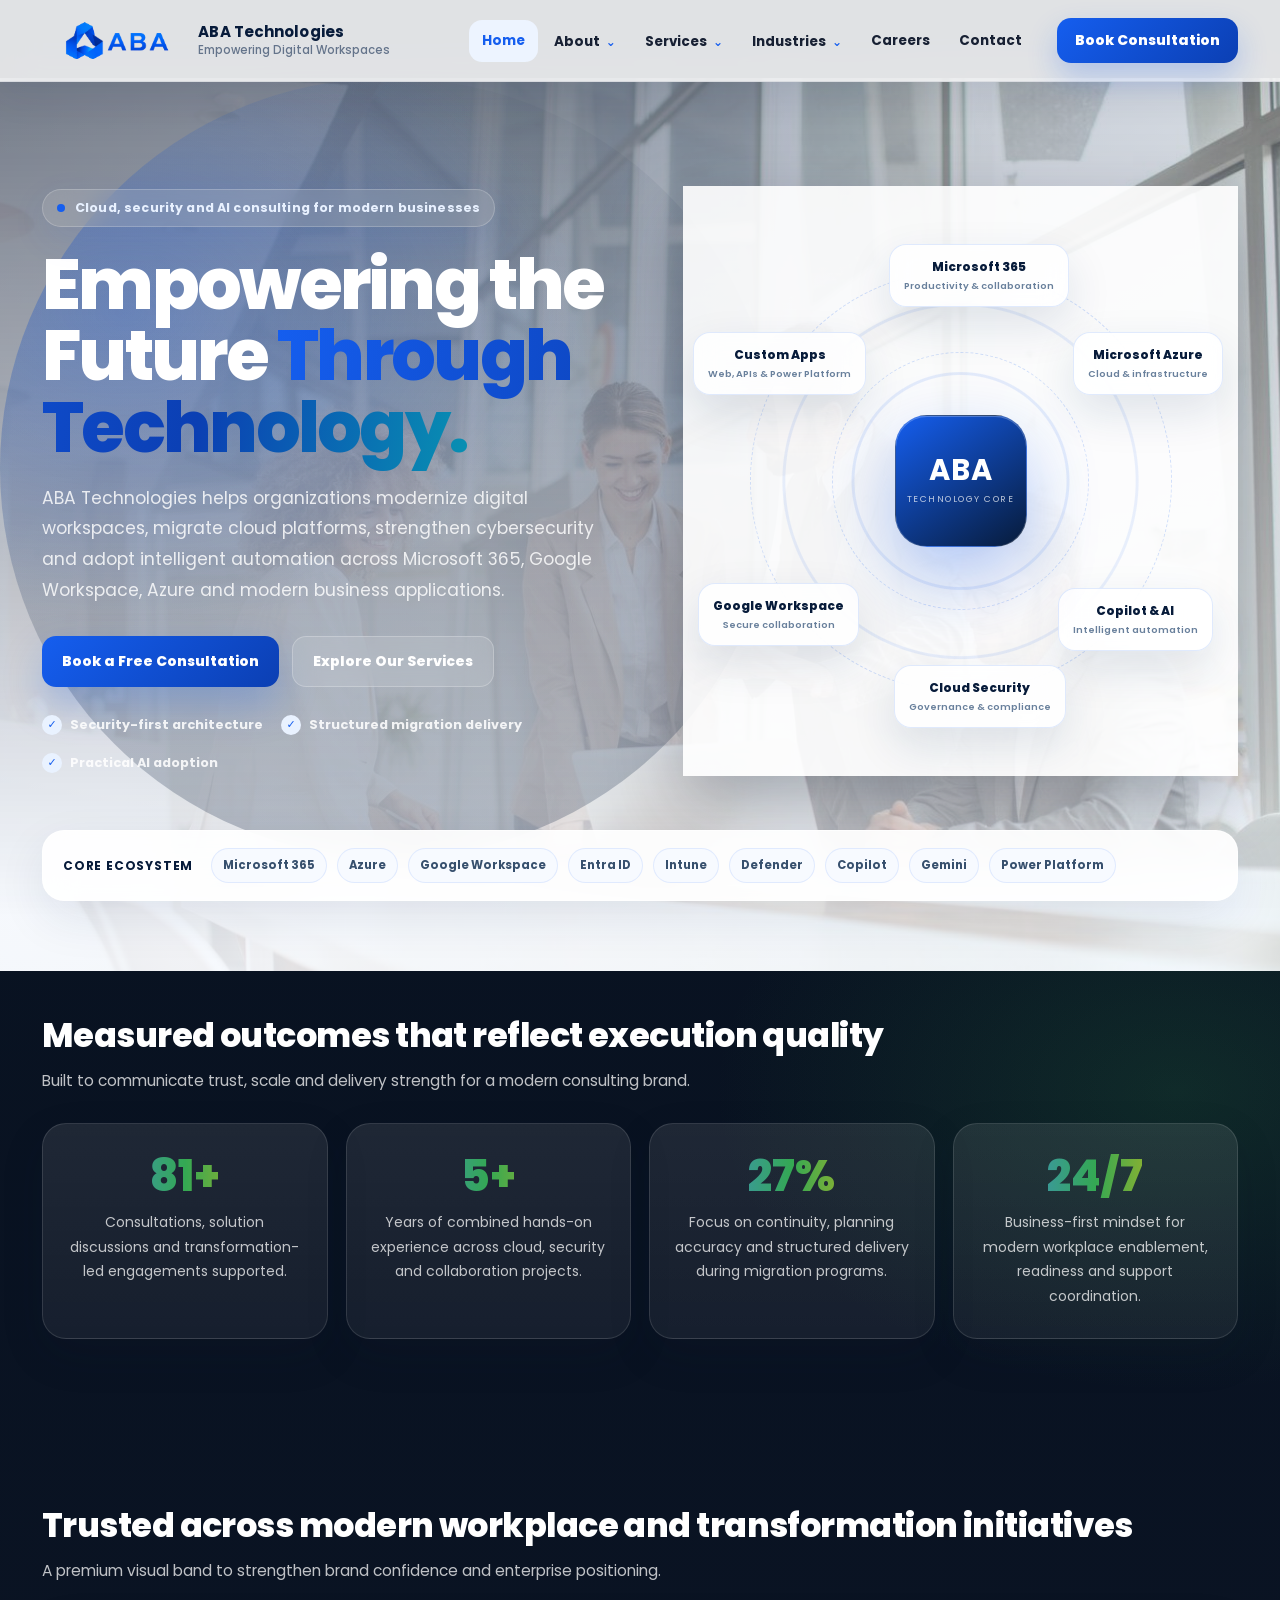
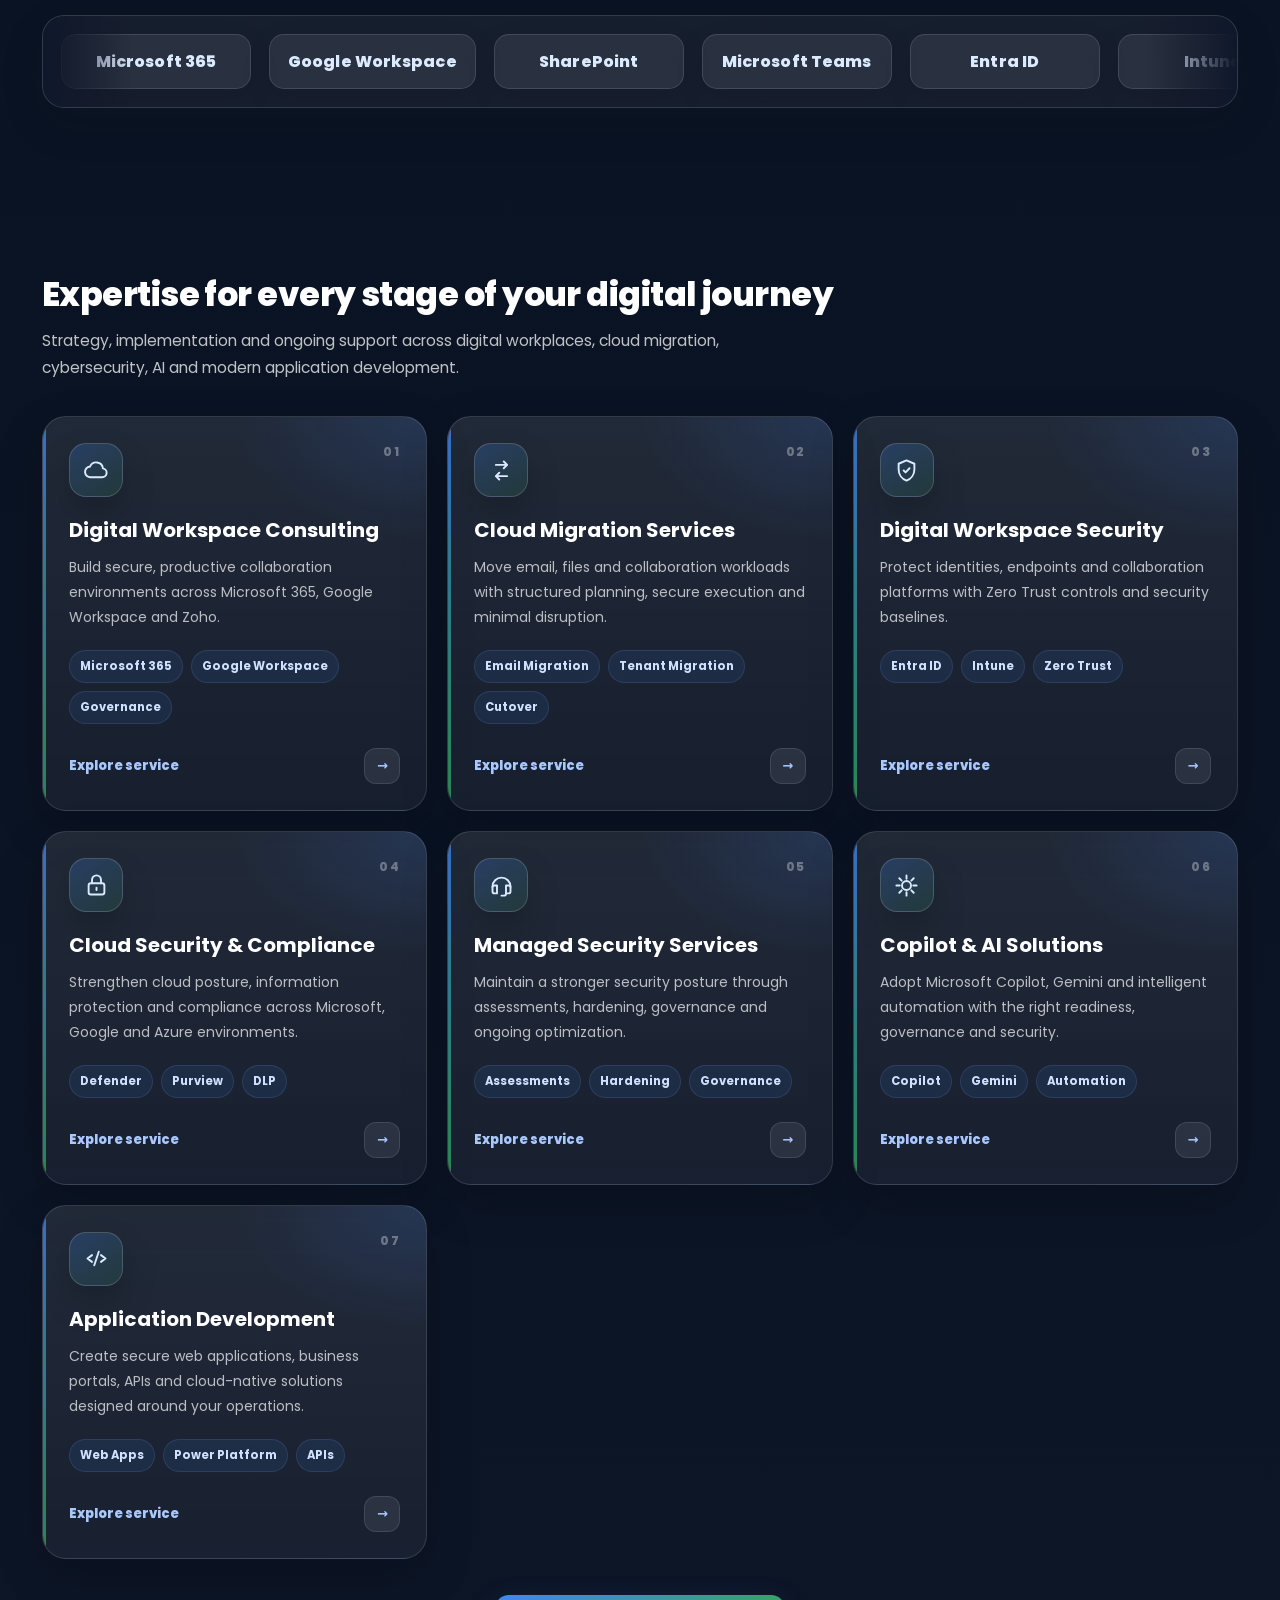
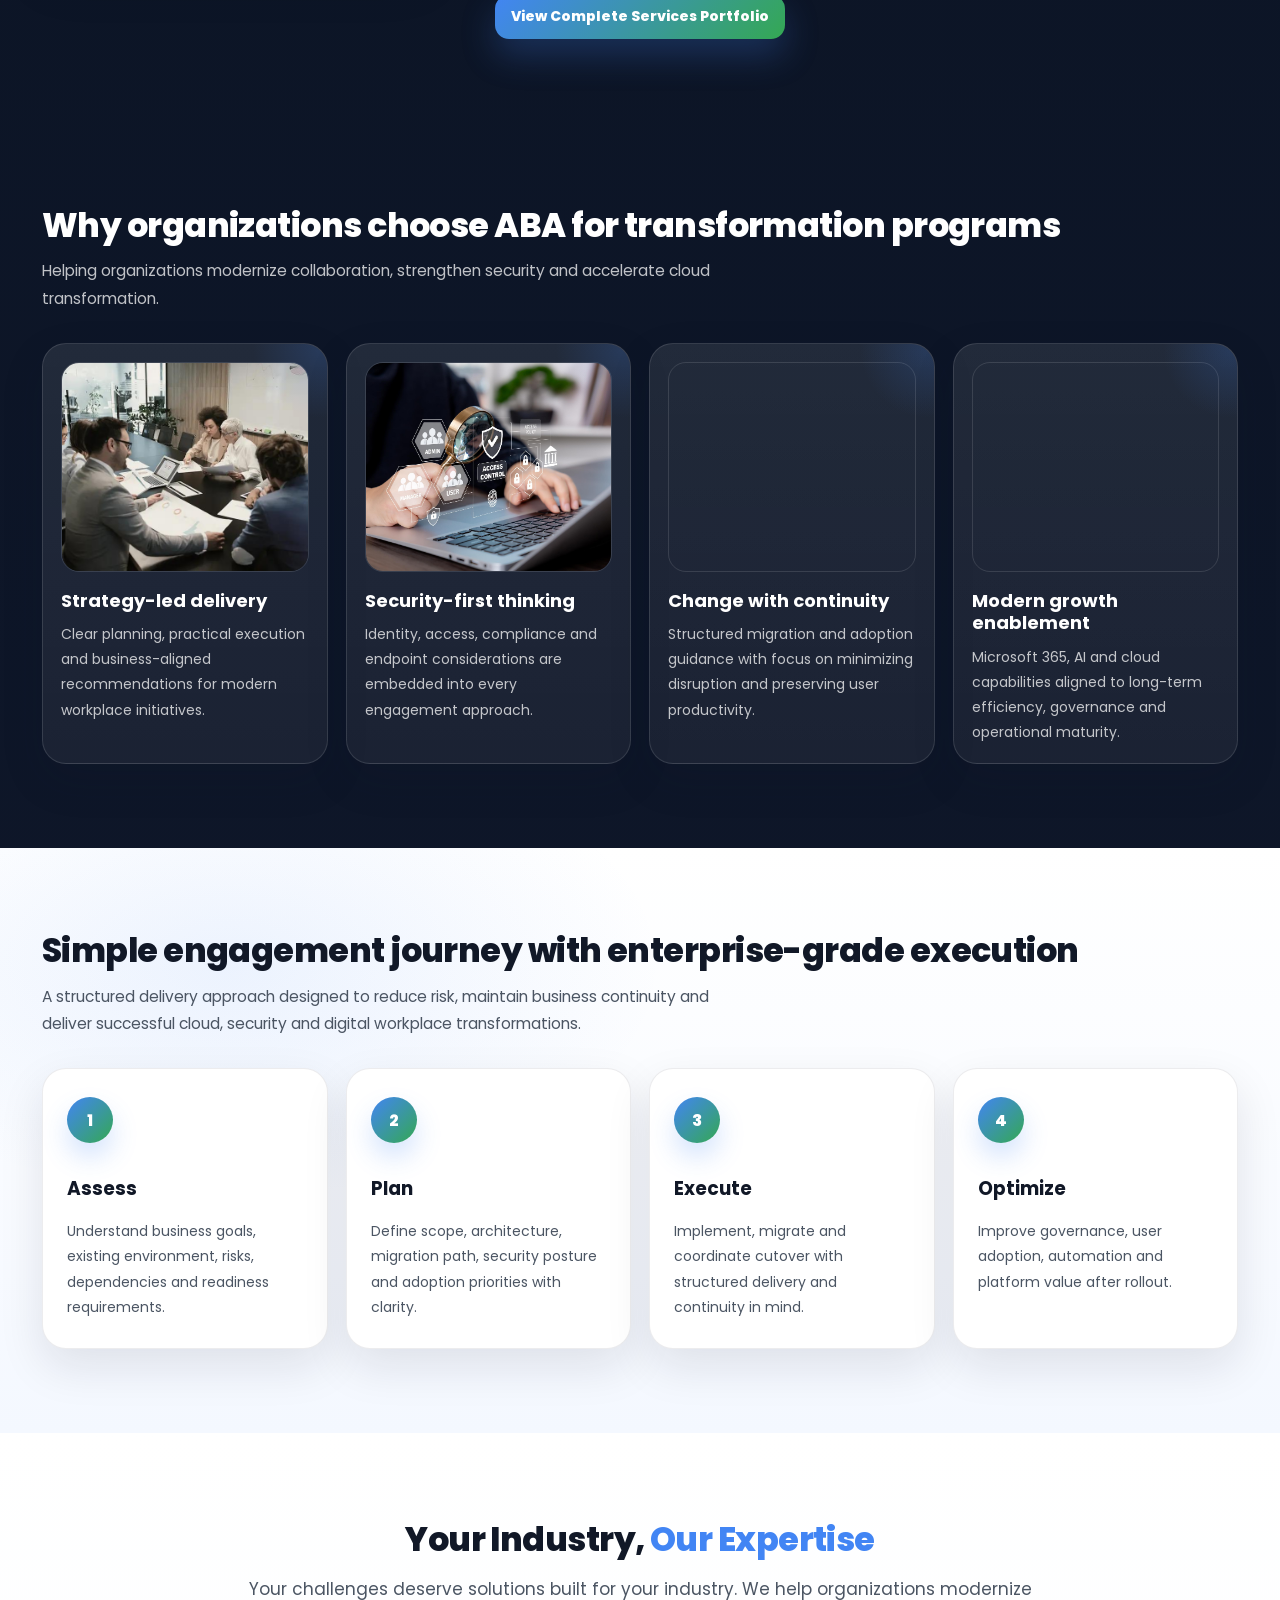
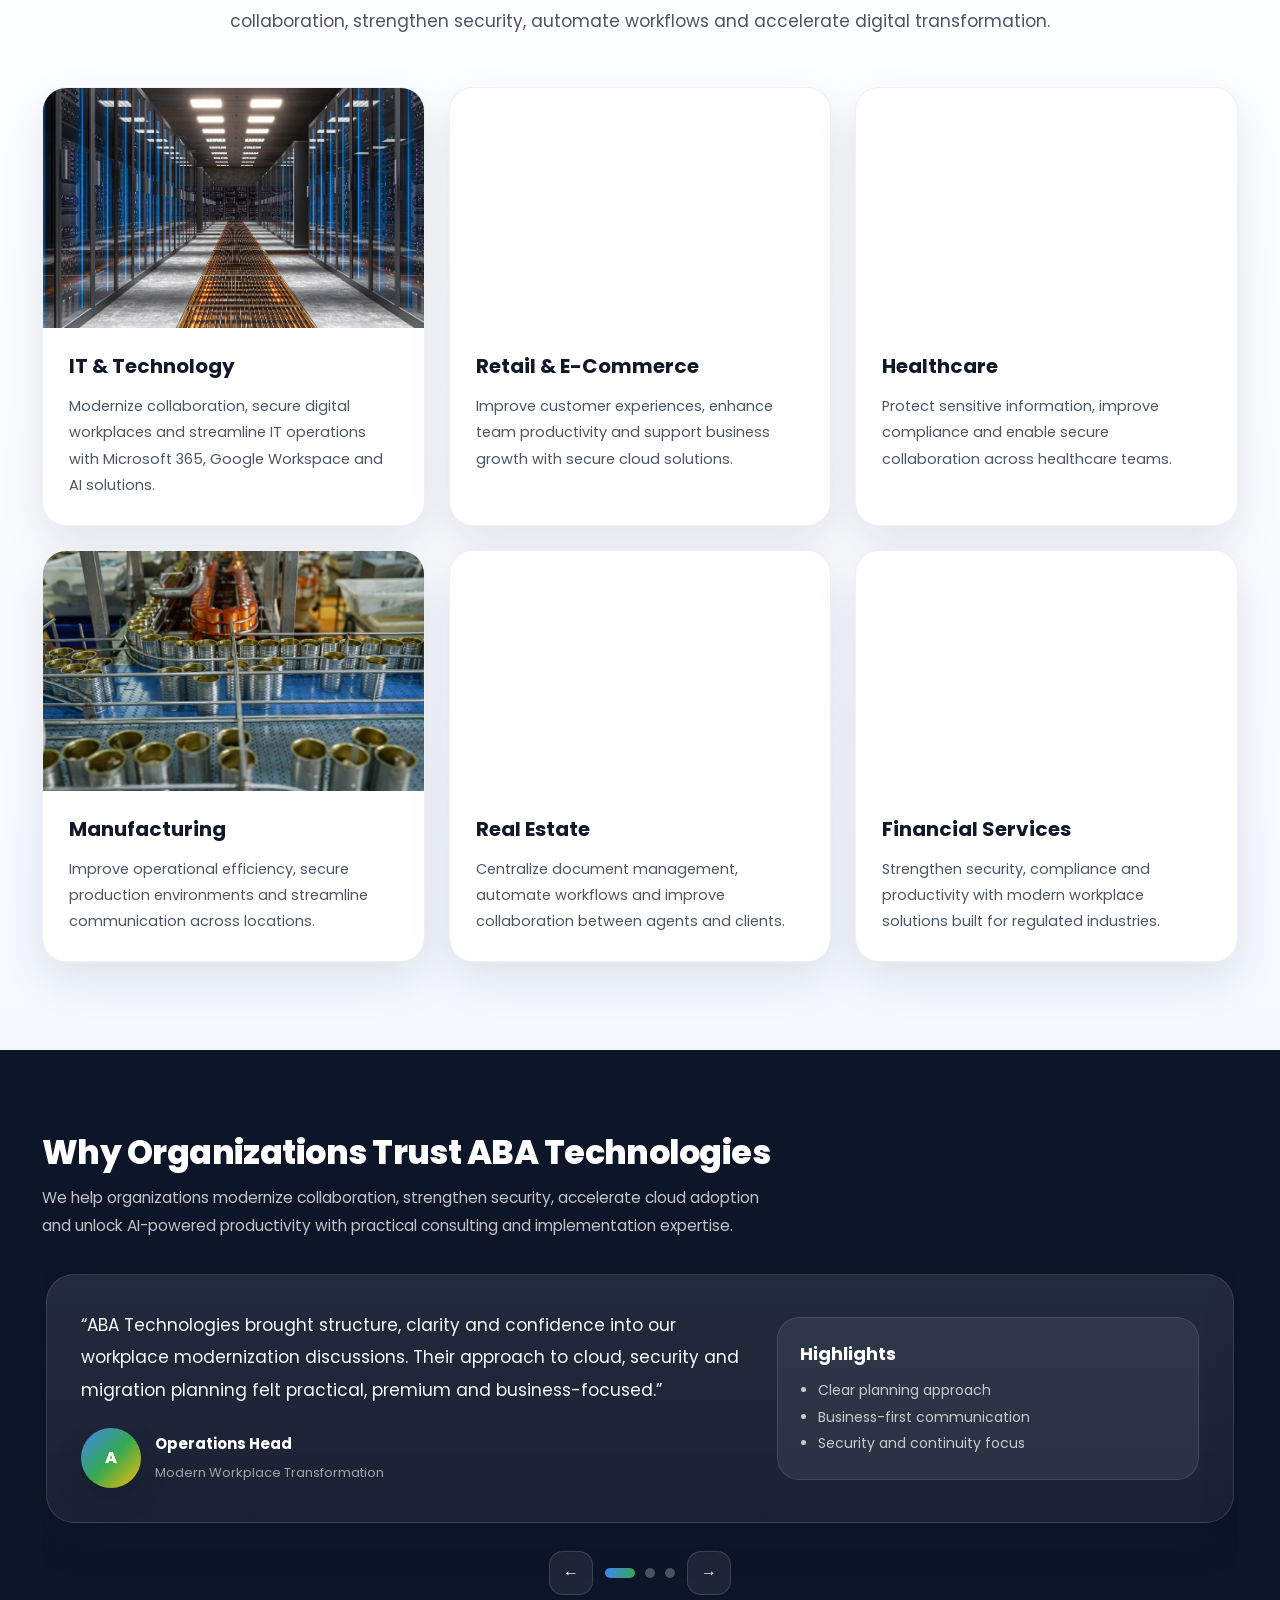
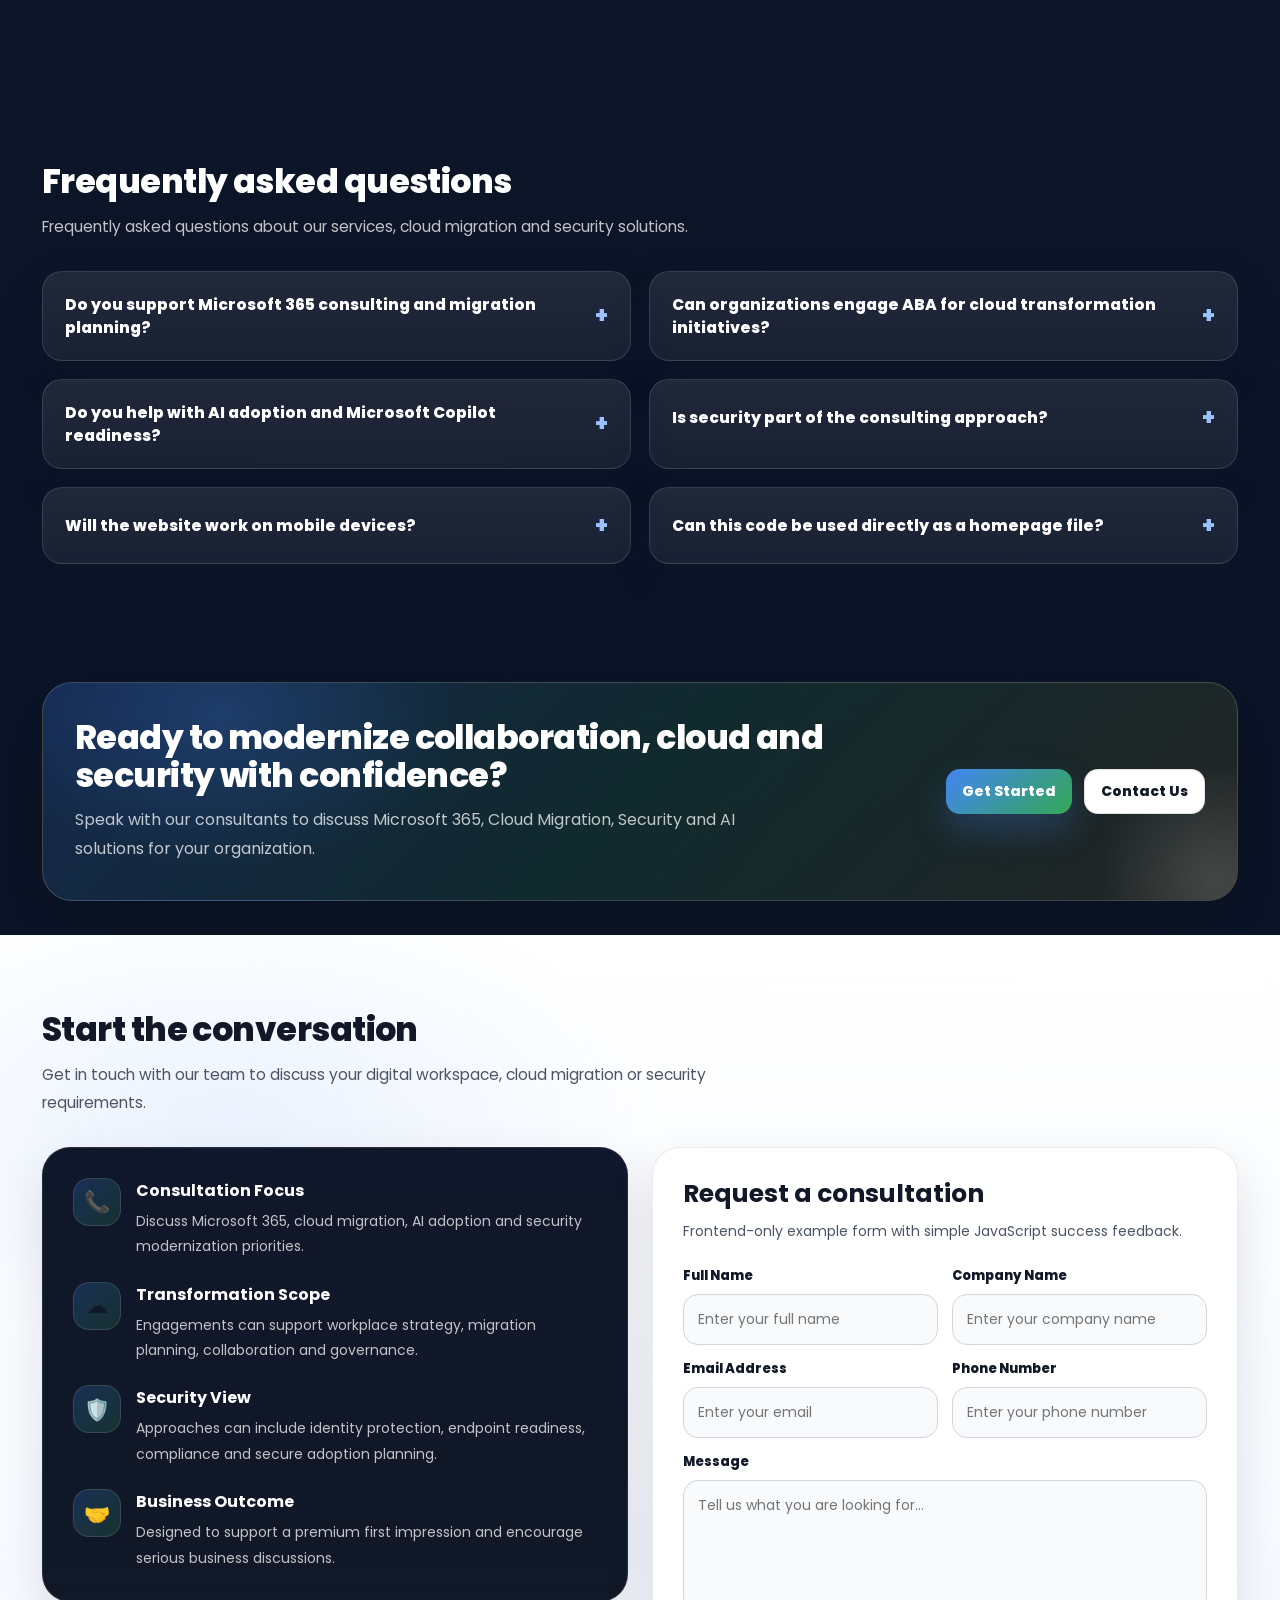
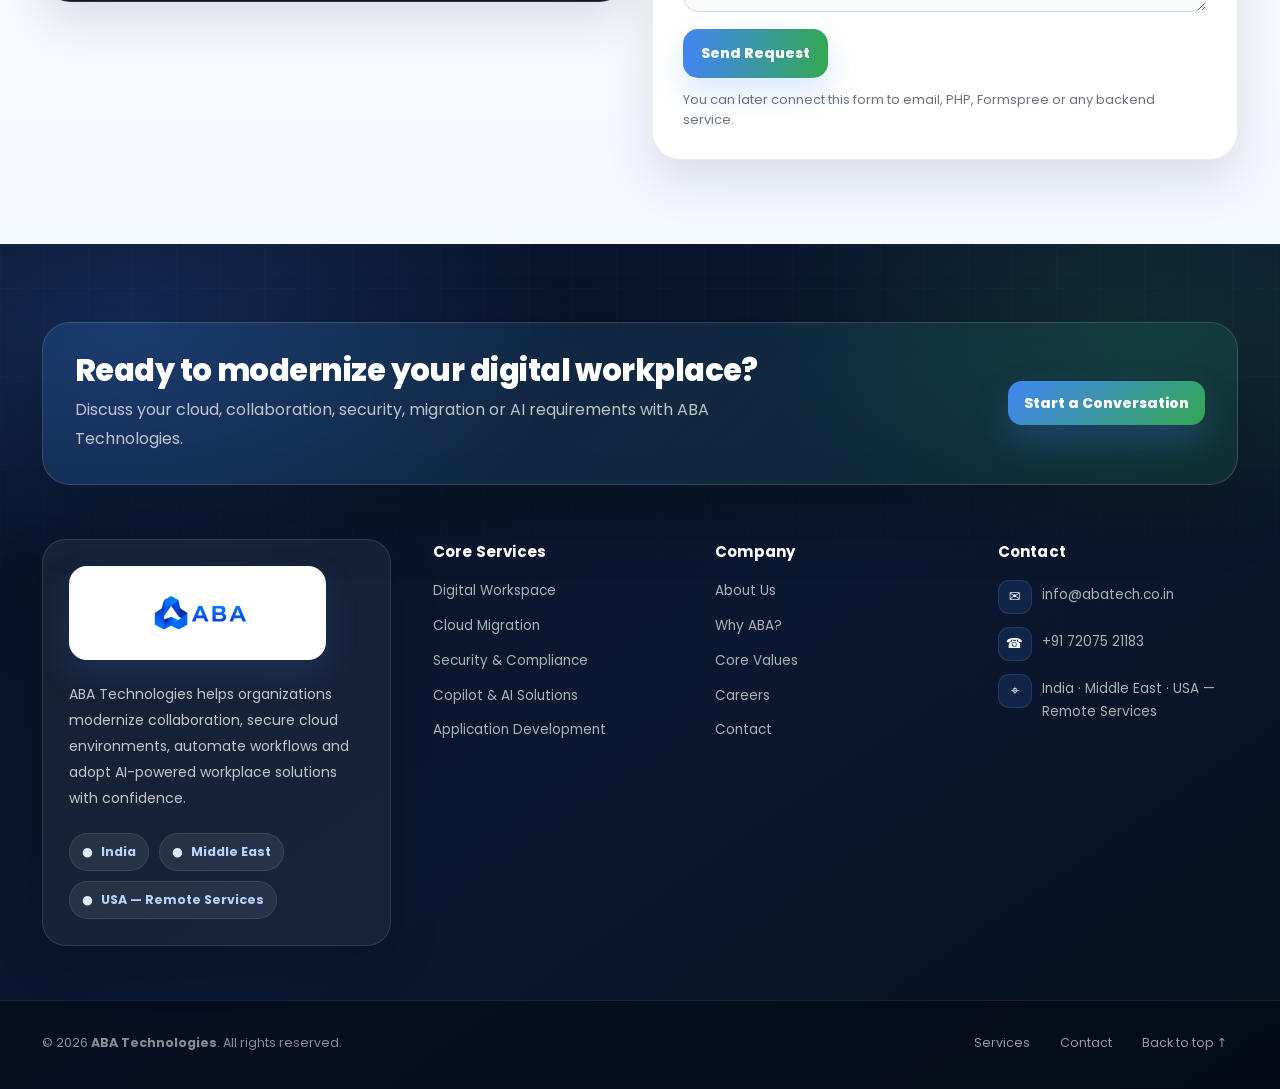
==== commit 9689079a: "Update index.html" ====
--- a/index.html
+++ b/index.html
@@ -13,7 +13,7 @@
   <meta charset="utf-8" />
   <meta name="viewport" content="width=device-width, initial-scale=1" />
 
-  <title>ABA Technologies | Microsoft 365, Cloud &amp; Security Consulting</title>
+  <title>ABA Technologies | Empowering the Future Through Technology</title>
   <meta name="description" content="ABA Technologies delivers Microsoft 365, Google Workspace, cloud migration, cybersecurity, Copilot AI and application development consulting worldwide." />
   <meta name="author" content="ABA Technologies" />
   <meta name="theme-color" content="#071B3A" />
@@ -2204,7 +2204,7 @@
 
     .premium-nav .nav-inner{gap:22px;}
     .premium-nav .brand{min-width:310px;}
-    .premium-nav .brand img{height:58px;}
+    .premium-nav .brand img{height:78px;}
     .premium-nav .brand .name strong{font-size:15px;color:#071b3a;}
     .premium-nav .brand .name span{font-size:11.5px;color:#64748b;}
     .premium-nav .nav-links{gap:3px;justify-content:flex-end;}
@@ -3186,7 +3186,7 @@
           <div>
             <h2>Simple engagement journey with enterprise-grade execution</h2>
             <p class="subhead">
-              A clean process section improves user flow and helps visitors understand how your team works.
+              A structured delivery approach designed to reduce risk, maintain business continuity and deliver successful cloud, security and digital workplace transformations.
             </p>
           </div>
         </div>
@@ -4041,4 +4041,3 @@
 </body>
 </html>
 
-
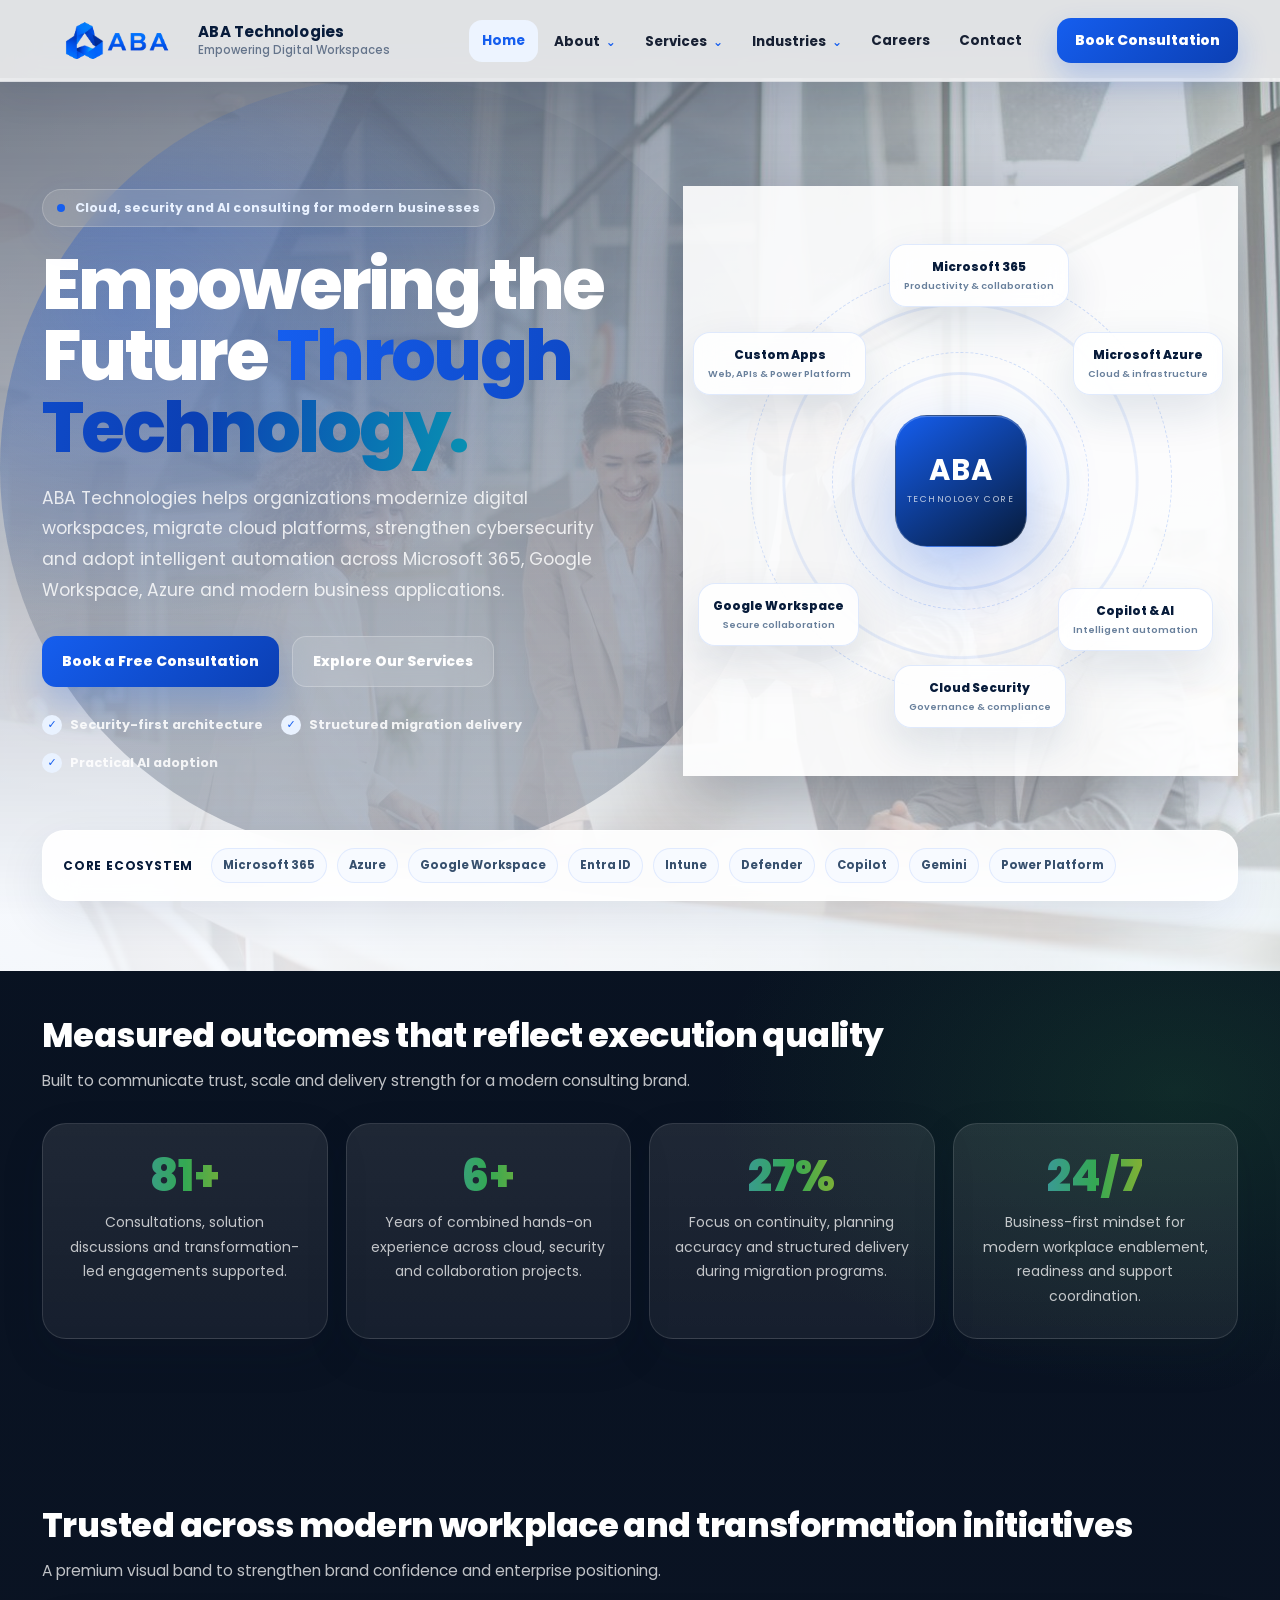
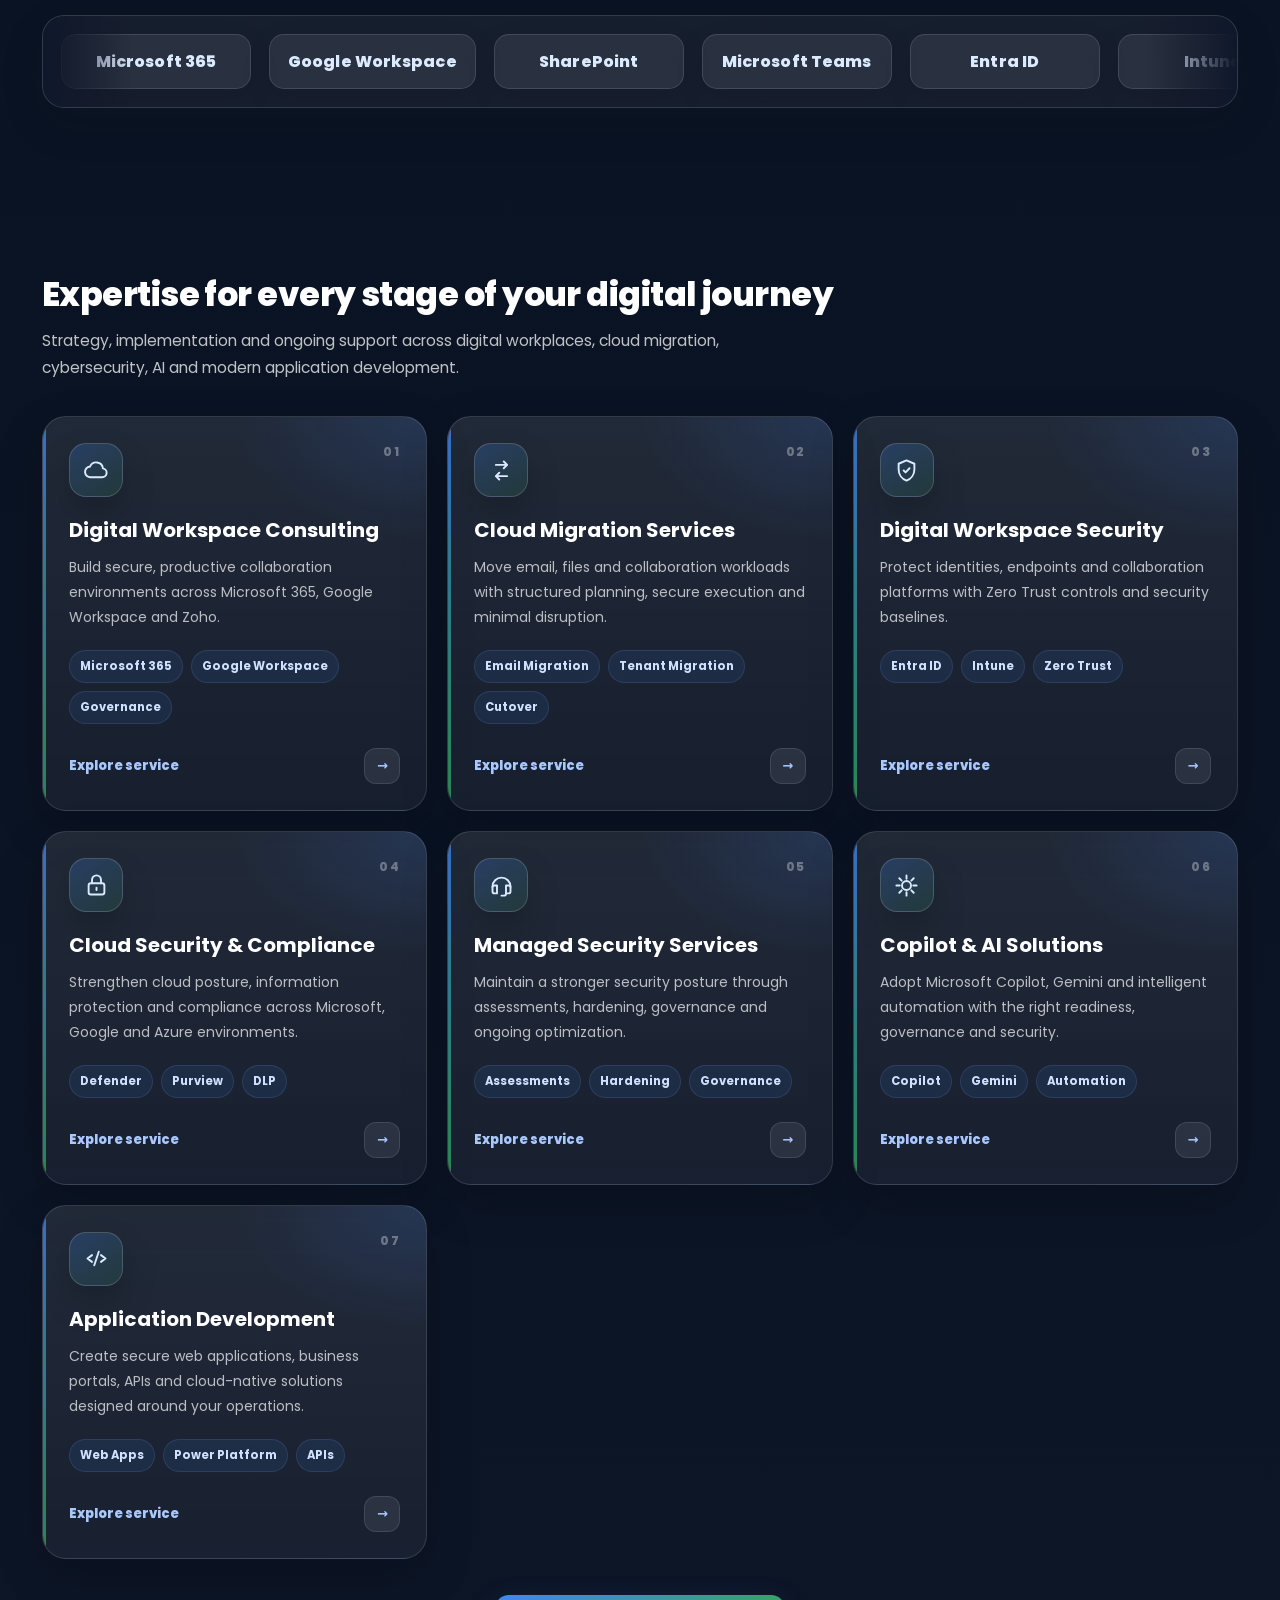
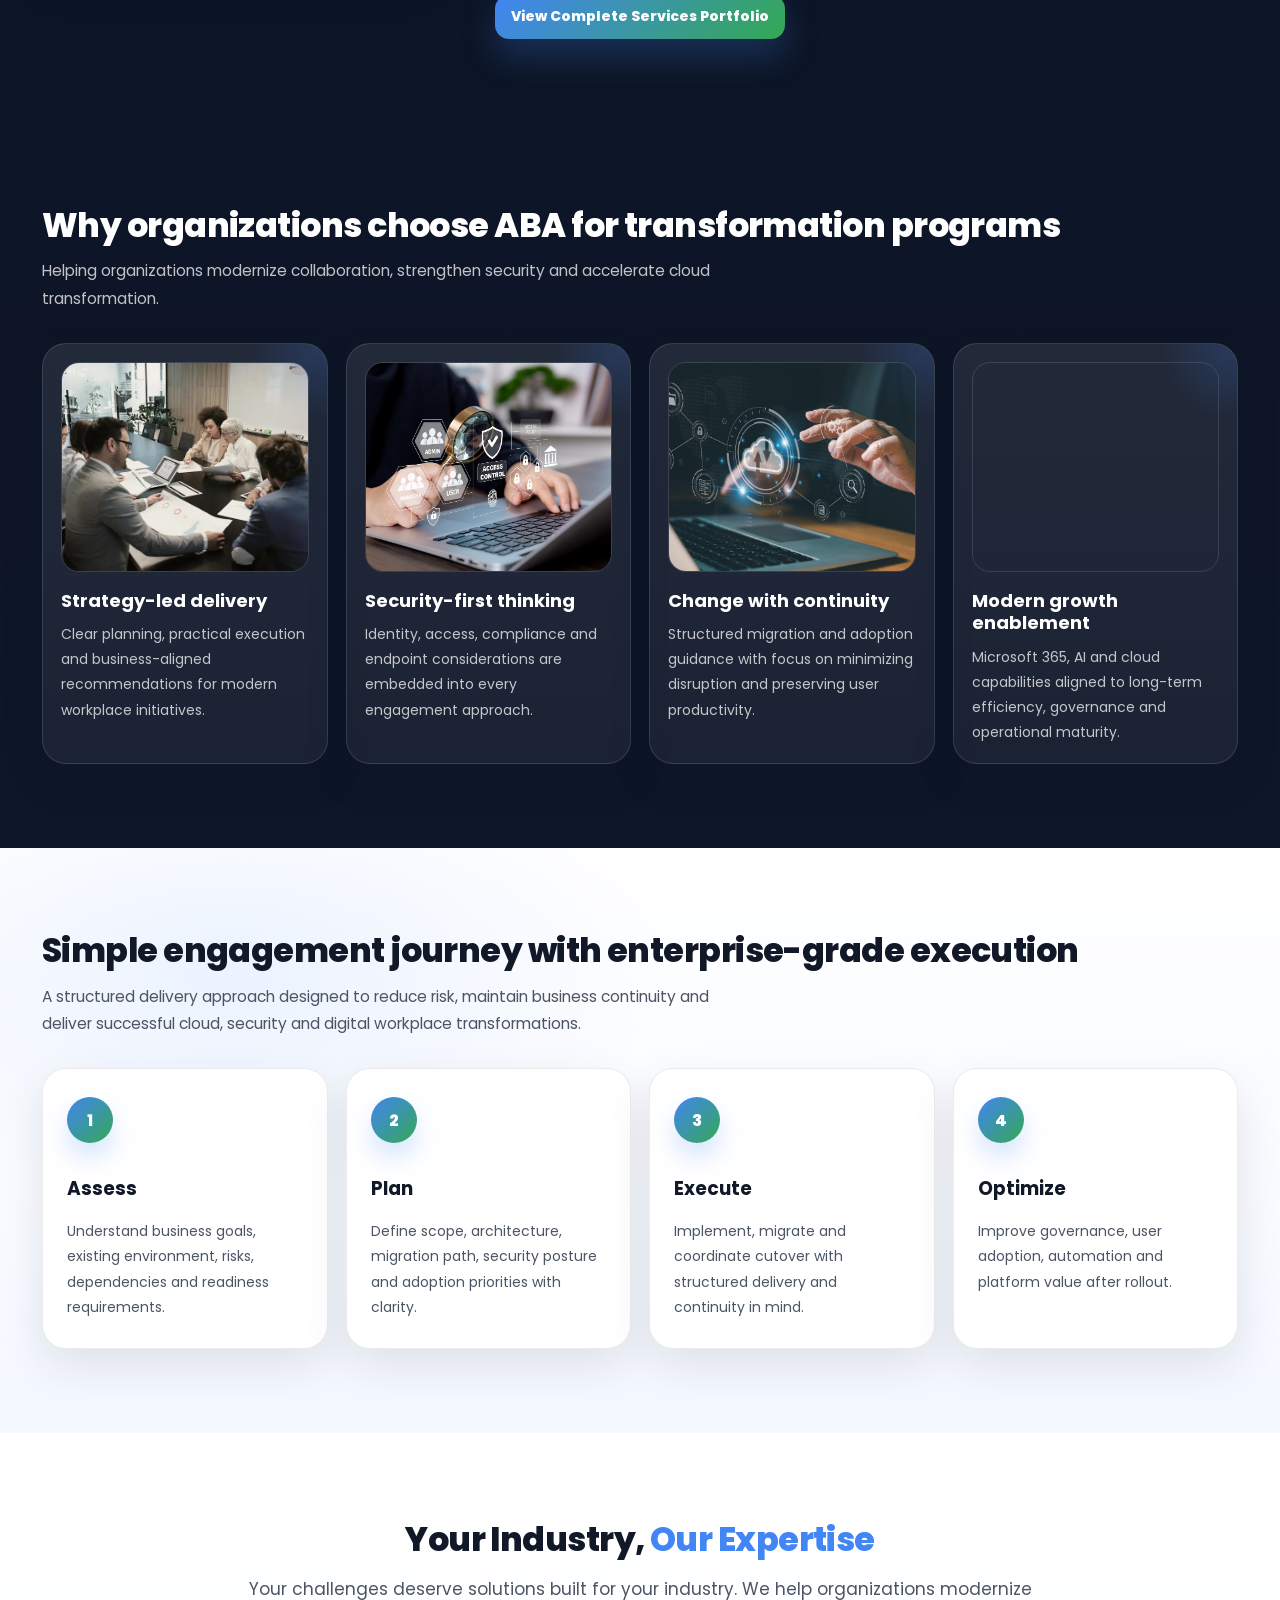
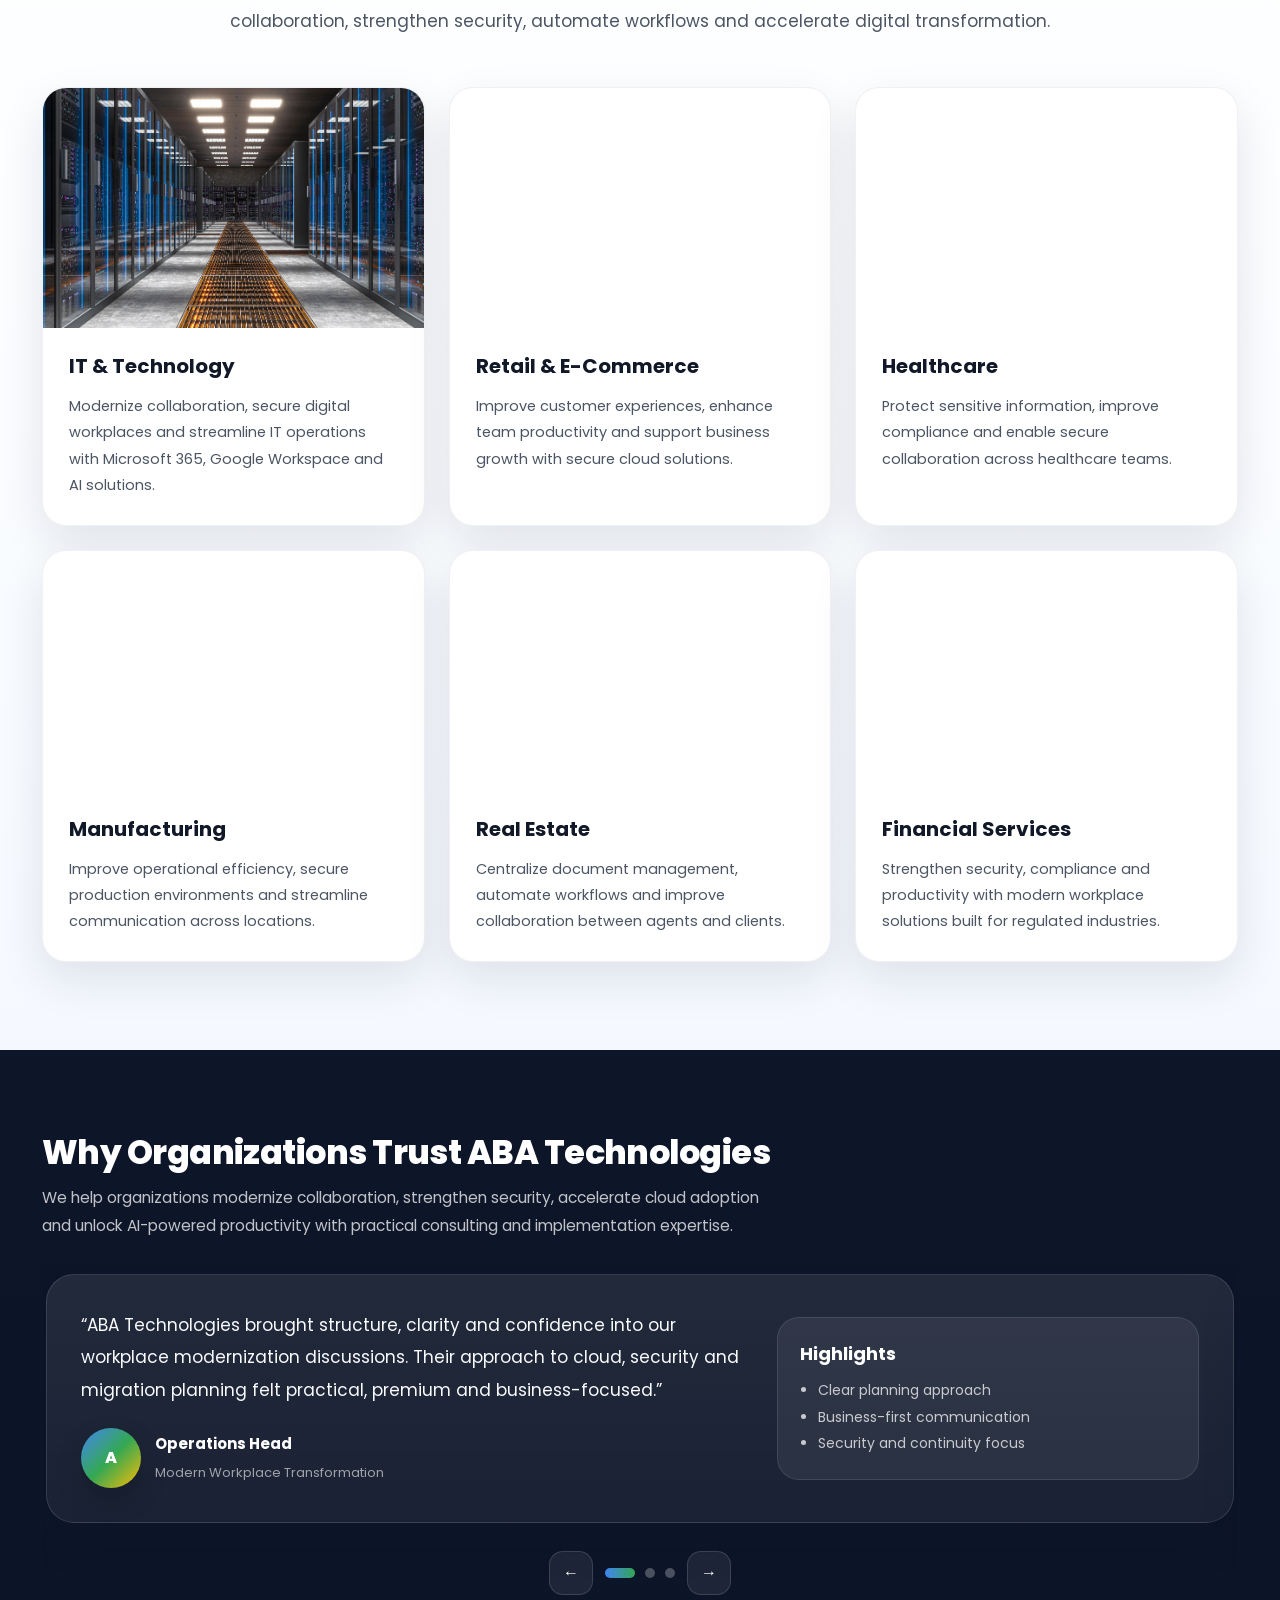
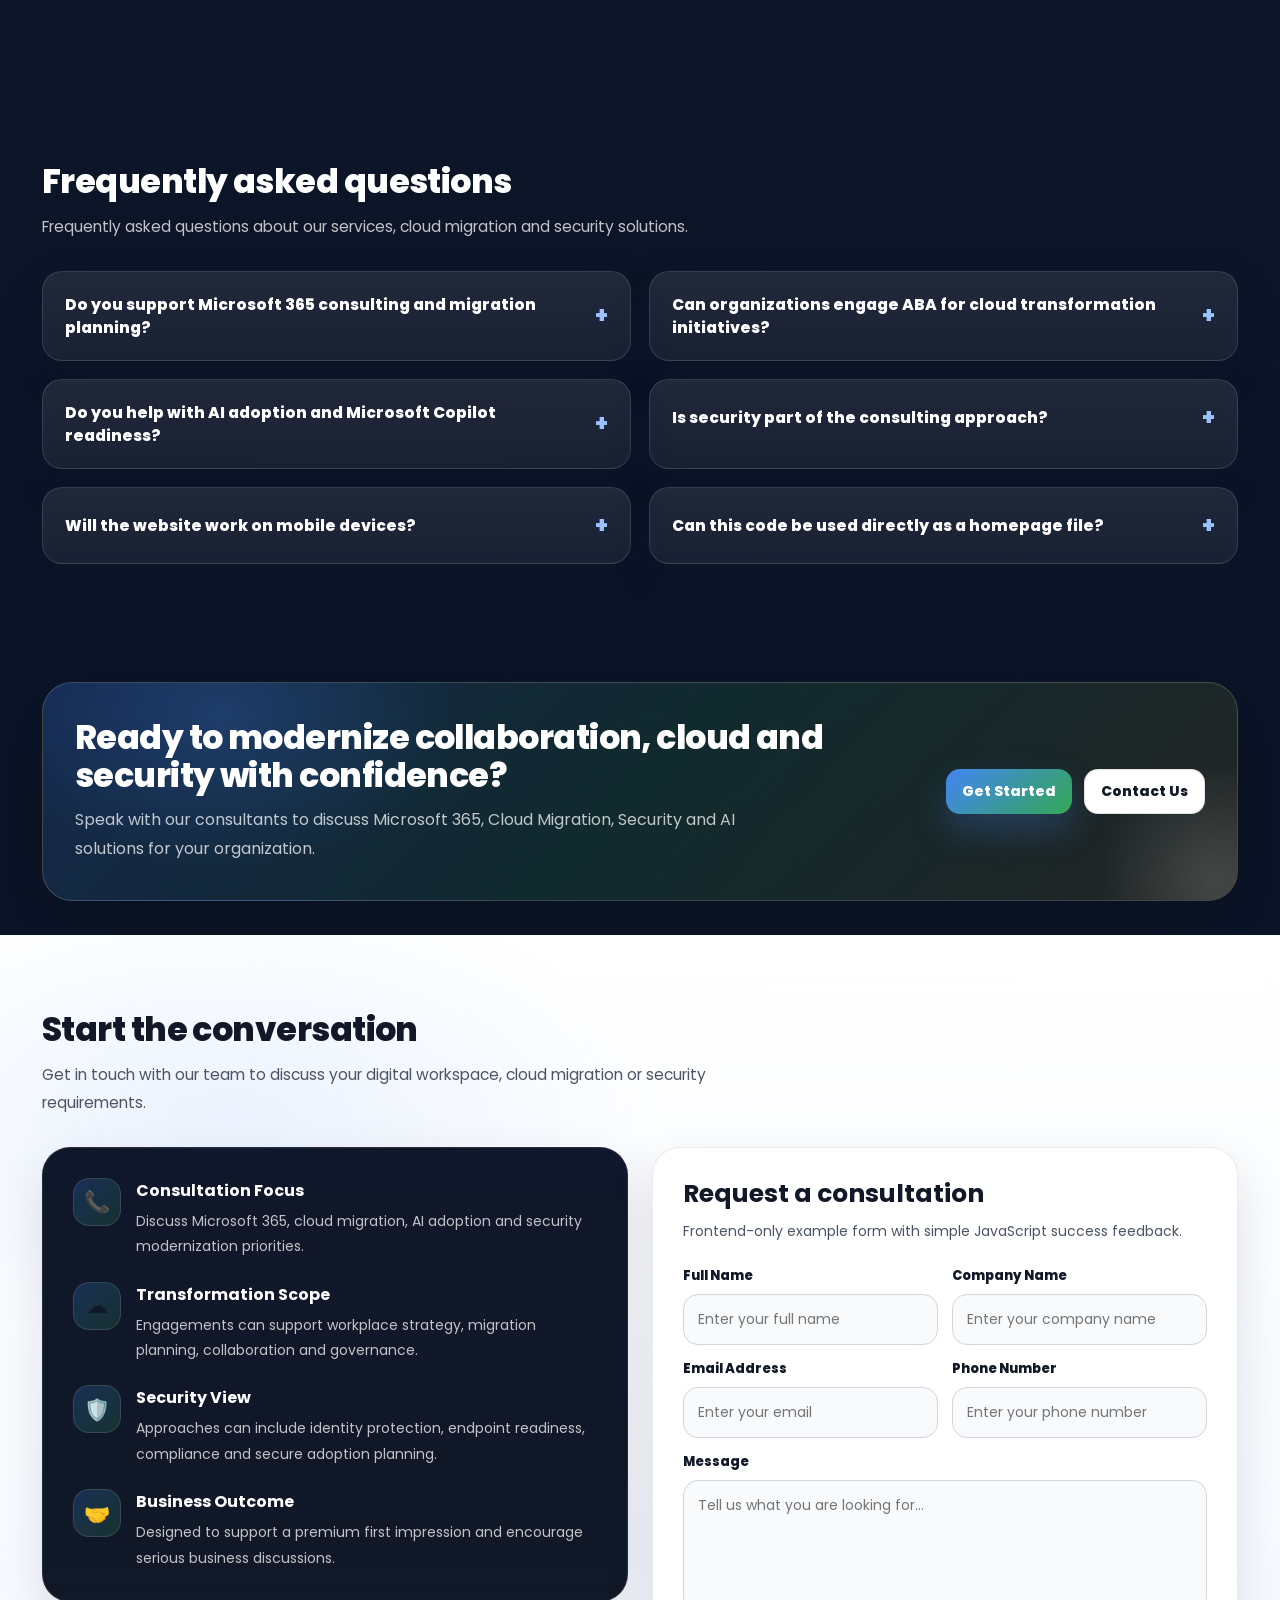
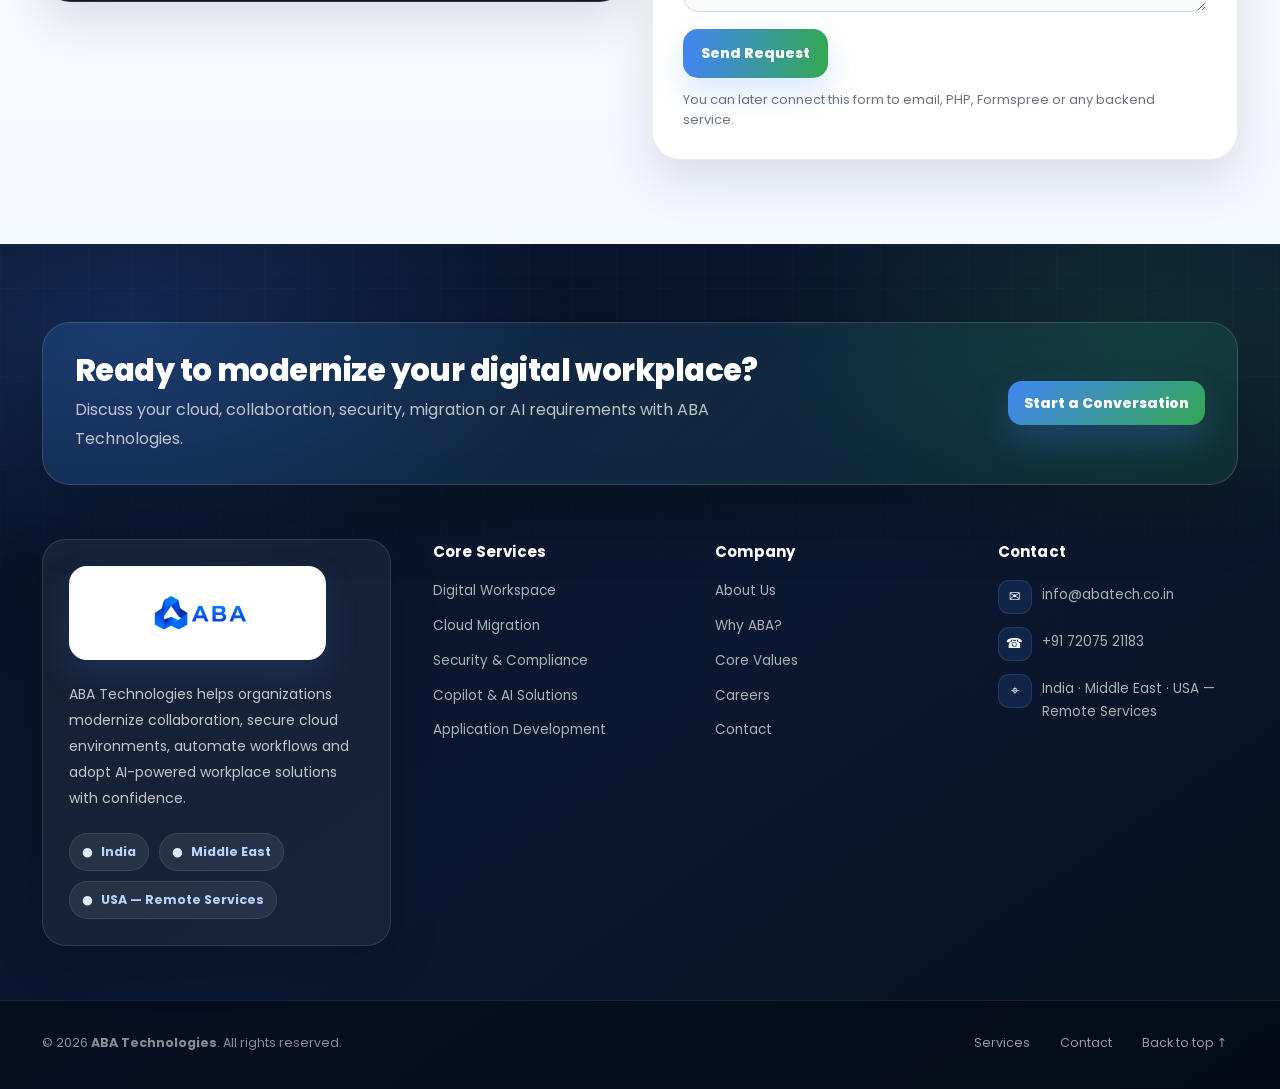
==== commit e724df2d: "Update index.html" ====
--- a/index.html
+++ b/index.html
@@ -2975,7 +2975,7 @@
           </div>
 
           <div class="achievement-card">
-            <div class="achievement-number counter" data-target="5" data-suffix="+">0</div>
+            <div class="achievement-number counter" data-target="6" data-suffix="+">0</div>
             <div class="achievement-label">Years of combined hands-on experience across cloud, security and collaboration projects.</div>
           </div>
 
